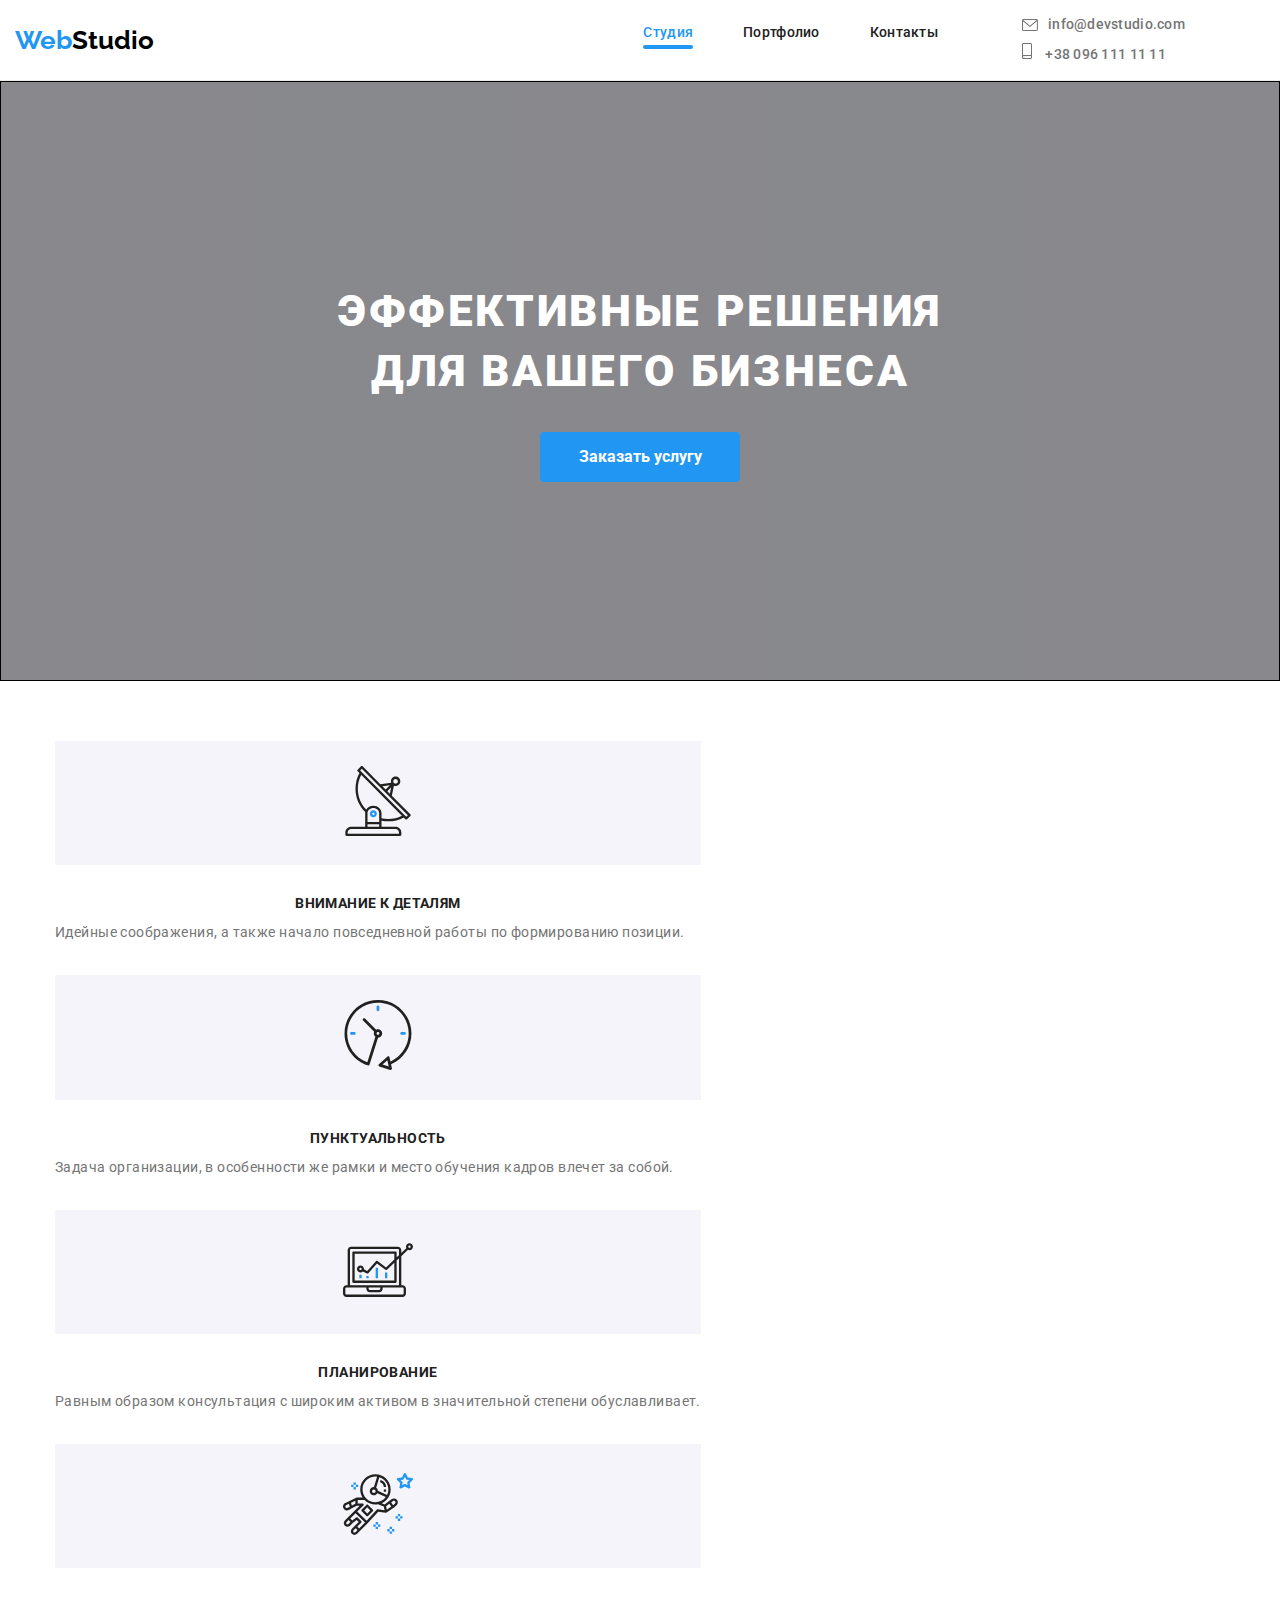
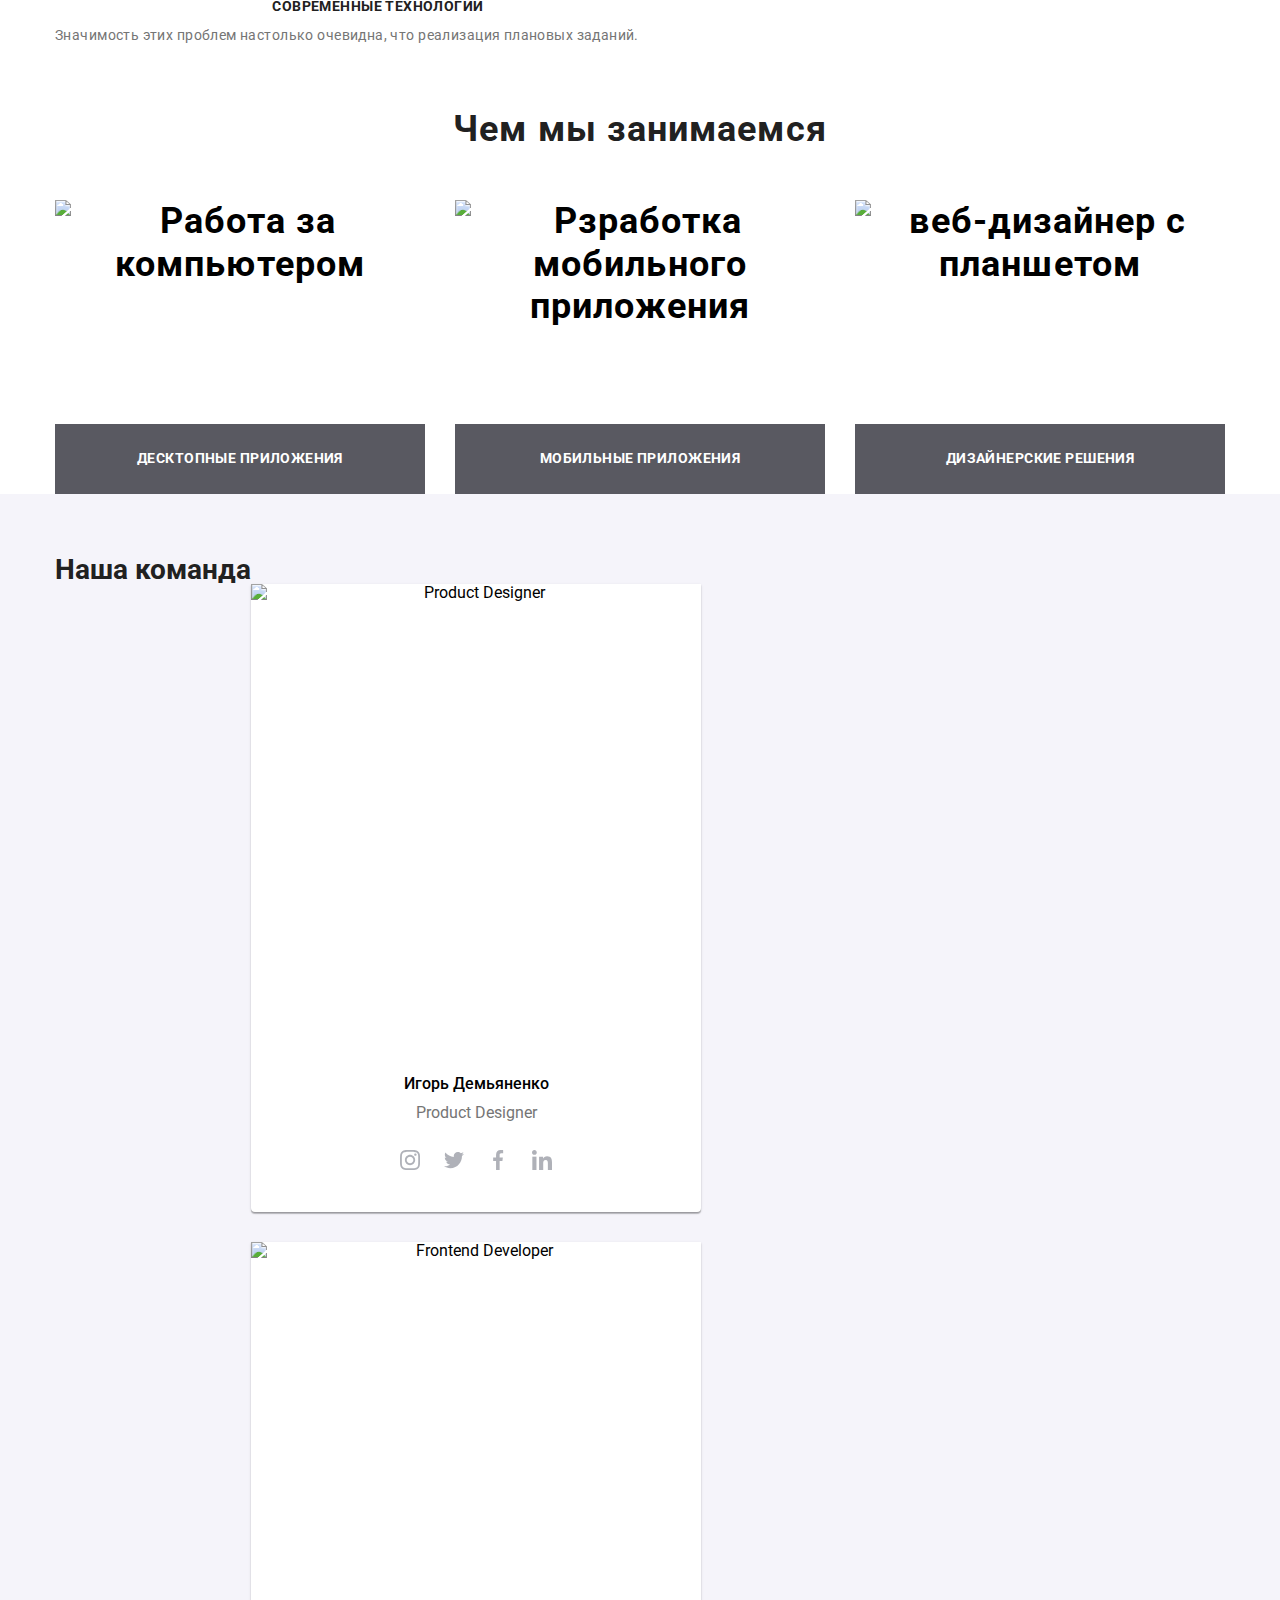
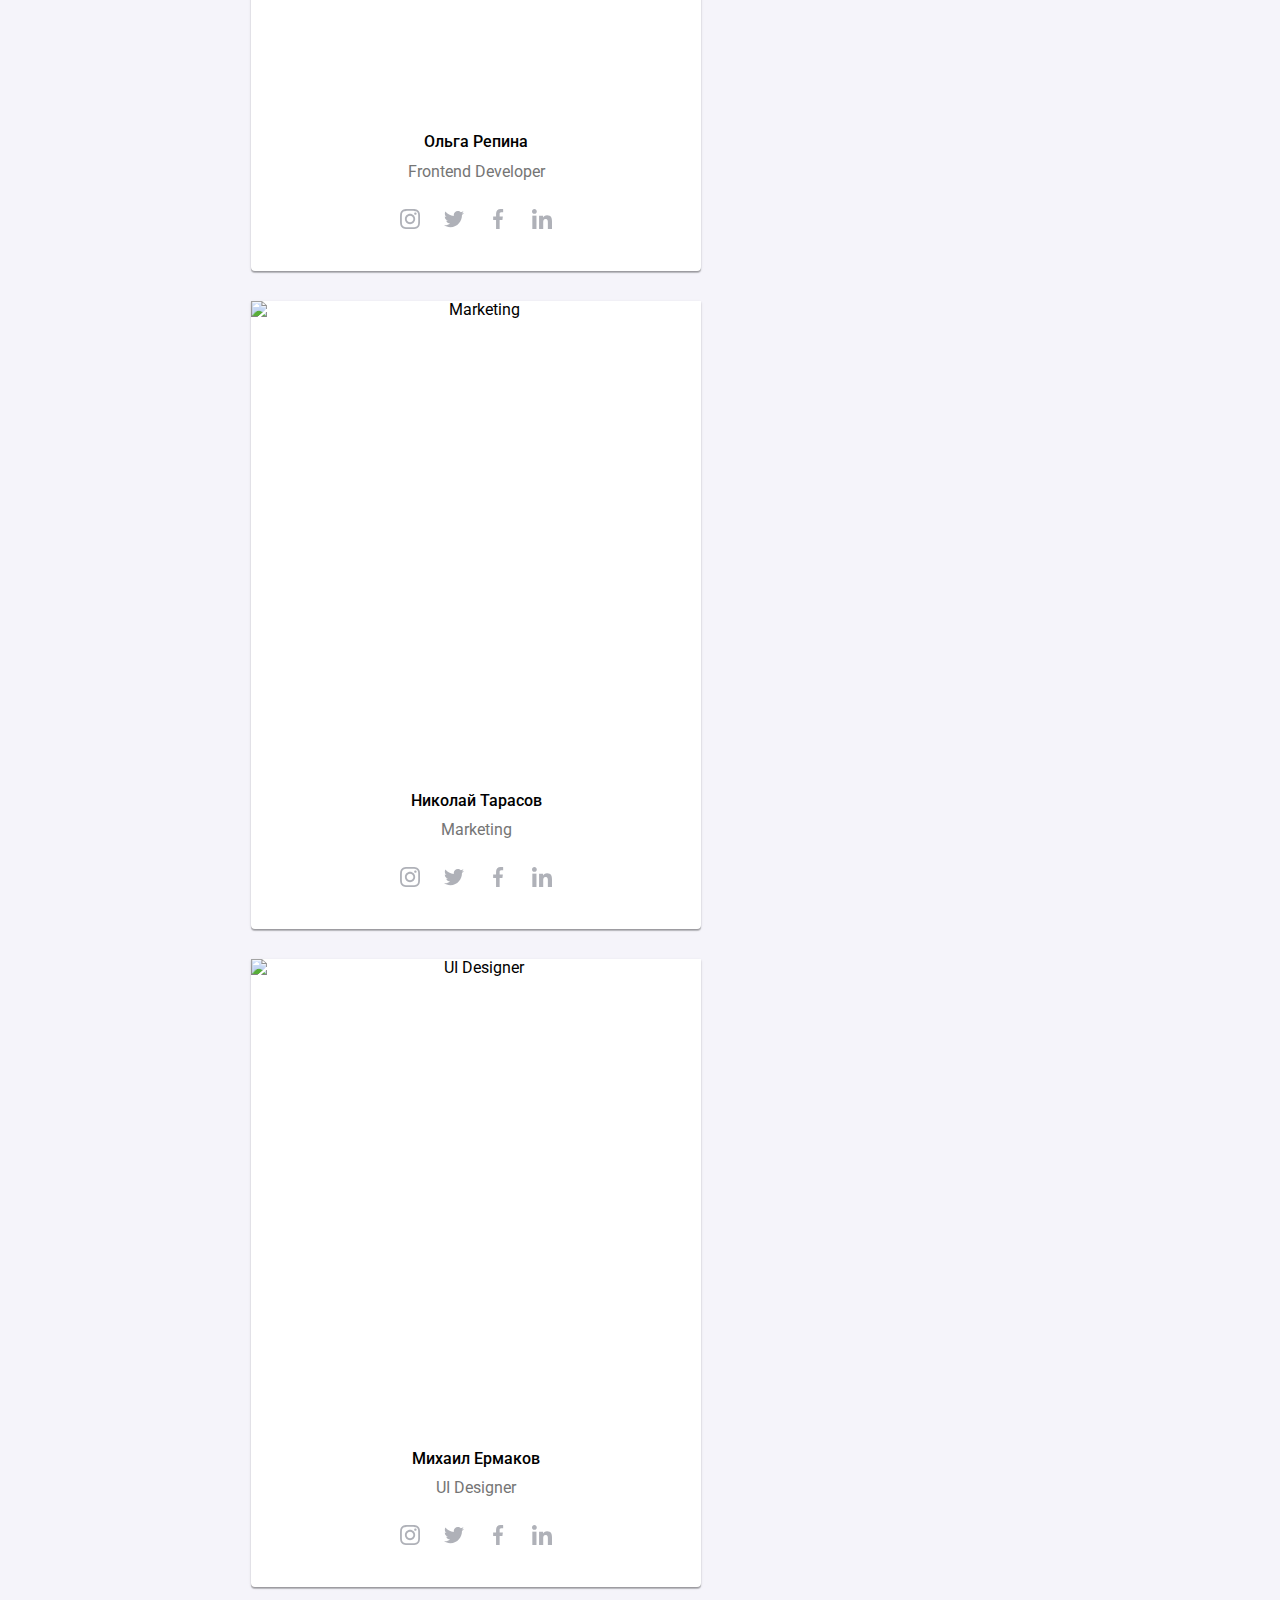
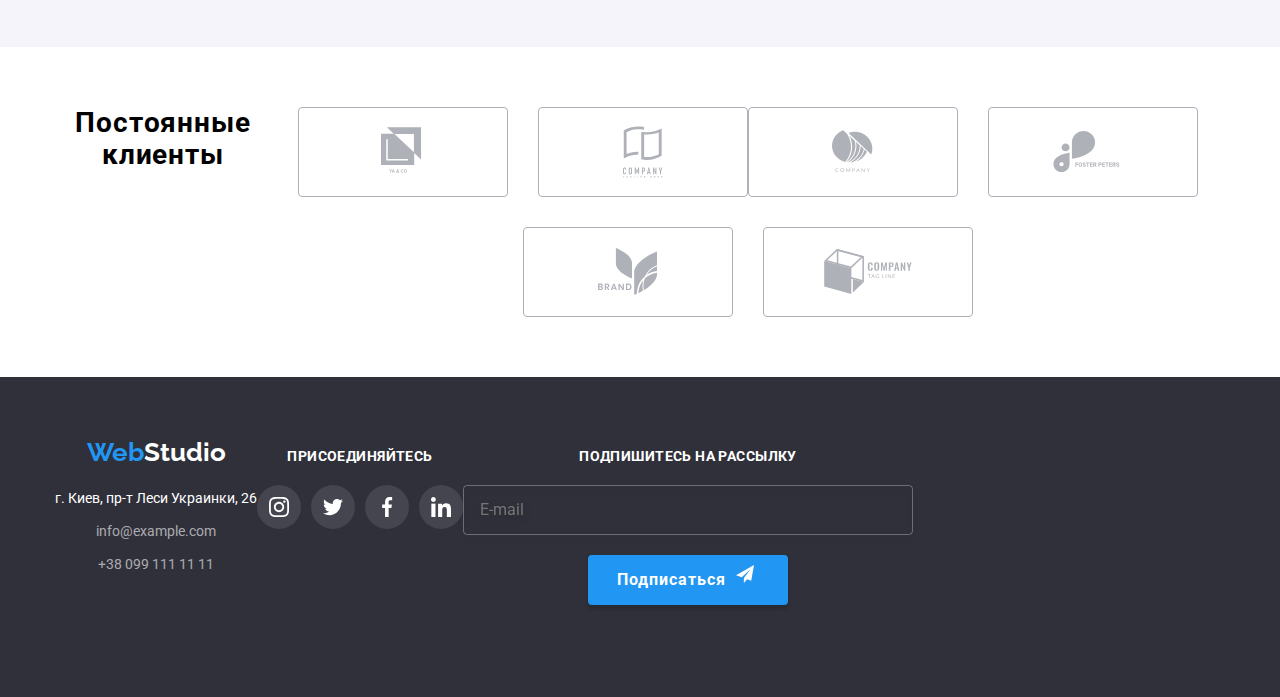
==== index.html @ f72b3015 "Добавляет Хедер для моб. и табл" ====
<!DOCTYPE html>
<html lang="ru">
  <head>
    <meta charset="UTF-8" />
    <meta name="viewport" content="width=device-width, initial-scale=1.0" />
    <title>goit-разметка-hw-01</title>
    <link rel="preconnect" href="https://fonts.gstatic.com" />
    <link
      href="https://fonts.googleapis.com/css2?family=Oleo+Script&family=Raleway:wght@700&family=Roboto:wght@400;500;700;900&display=swap"
      rel="stylesheet"
    />
    <link
      rel="stylesheet"
      href="https://cdnjs.cloudflare.com/ajax/libs/modern-normalize/1.0.0/modern-normalize.min.css"
    />
    <link rel="stylesheet" href="./css/main.min.css" />
    <!-- <link rel="stylesheet" href="./css/styles.css"> -->
  </head>
  <body>
    <!-- Шапка сайта -->
    <header class="page-header">
      <div class="container">
        <a href="">
          <span class="logoweb">Web</span><span class="accent">Studio</span>
        </a>
        <button type="button" 
        class="menu-button is-open"
        aria-expanded="false"
        aria-controls="menu-container" 
        data-menu-button>
        
        <svg width="40" height="40" 
        aria-label="Переключатель мобильного меню">
        <use class="icon-close" href=./images/icon/symbol-defs.svg#close></use>
        <use class="icon-menu" href=./images/icon/symbol-defs.svg#menu></use>
      </svg>
    </button>
    <div class="menu-container is-open" id="menu-container" data-menu> 
  <nav class="nav">
<ul class="site-nav">
            <li class="item"><a href="" class="link current">Студия</a></li>
            <li>
              <a href="./portfolio.html" class="link">Портфолио</a>
            </li>
            <li><a href="" class="link">Контакты</a></li>
          </ul>
        </nav>
        <ul class="site-contacts">
          <li>
            <a href="mailto:info@devstudio.com" class="link">
              <svg class="icon" width="16" height="12">
                <use href="./images/icon/symbol-defs.svg#envelope"></use>
              </svg>
              info@devstudio.com
            </a>
          </li>
          <li>
            <a href="tel:+380961111111" class="link-tel"
              ><svg class="icon" width="10" height="16">
                <use href="./images/icon/symbol-defs.svg#smartphone"></use>
              </svg>
              +38 096 111 11 11</a
            >
          </li>
        </ul>
</div>   
      </div>
    </header>
    <main>
      <!-- Герой -->
      <section class="hero overlay">
        <div class="container">
          <h1 class="hero-title">
            Эффективные решения <br />
            для вашего бизнеса
          </h1>
          <button type="button" data-modal-open>Заказать услугу</button>
        </div>
      </section>
      <!-- <h2>Особенности</h2> -->
      <section class="section-features">
        <div class="container">
          <ul class="features">
            <li>
              <div class="features-icon">
                <svg class="icon">
                  <use href="./images/icon/symbol-defs.svg#antenna-1"></use>
                </svg>
              </div>
              <h3 class="section-title">Внимание к деталям</h3>
              <p class="text">
                Идейные соображения, а также начало повседневной работы по
                формированию позиции.
              </p>
            </li>
            <li>
              <div class="features-icon">
                <svg class="icon">
                  <use href="./images/icon/symbol-defs.svg#clock-1"></use>
                </svg>
              </div>
              <h3 class="section-title">Пунктуальность</h3>
              <p class="text">
                Задача организации, в особенности же рамки и место обучения
                кадров влечет за собой.
              </p>
            </li>
            <li>
              <div class="features-icon">
                <svg class="icon">
                  <use href="./images/icon/symbol-defs.svg#diagram-1"></use>
                </svg>
              </div>
              <h3 class="section-title">Планирование</h3>
              <p class="text">
                Равным образом консультация с широким активом в значительной
                степени обуславливает.
              </p>
            </li>
            <li>
              <div class="features-icon">
                <svg class="icon">
                  <use href="./images/icon/symbol-defs.svg#astronaut-1"></use>
                </svg>
              </div>
              <h3 class="section-title">Современные технологии</h3>
              <p class="text">
                Значимость этих проблем настолько очевидна, что реализация
                плановых заданий.
              </p>
            </li>
          </ul>
        </div>
      </section>
      <!-- Чем мы занимаемся -->
      <section class="section-work">
        <div class="container work">
          <h2 class="section-title">Чем мы занимаемся</h2>
          <ul>
            <li>
              <img
                src="./images/1.img.jpg"
                alt="Работа за компьютером"
                width="370"
                height="294"
              />
              <p>Десктопные приложения</p>
            </li>
            <li>
              <img
                src="./images/2.img.jpg"
                alt="Рзработка мобильного приложения"
                width="370"
                height="294"
              />
              <p>Мобильные приложения</p>
            </li>
            <li>
              <img
                src="./images/3.img.jpg"
                alt="веб-дизайнер с планшетом"
                width="370"
                height="294"
              />
              <p>Дизайнерские решения</p>
            </li>
          </ul>
        </div>
      </section>
      <!-- Наша команда -->
      <section class="section-team">
        <div class="container team">
          <h2 class="section-title">Наша команда</h2>
          <ul class="staff-list">
            <li class="team-card">
              <img
                src="images/productdesigner.img.jpg"
                alt="Product Designer"
                width="450"
                height="460"
              />
              <div class="our-team">
                <h3 class="title-name">Игорь Демьяненко</h3>
                <p lang="en">Product Designer</p>
                <ul class="network">
                  <li>
                    <a class="network-link" href="">
                      <svg class="net-soc" width="20" height="20">
                        <use href="./images/icon/symbol-defs.svg#insta"></use>
                      </svg>
                    </a>
                  </li>
                  <li>
                    <a class="network-link" href="">
                      <svg class="net-soc" width="20" height="20">
                        <use href="./images/icon/symbol-defs.svg#twit"></use>
                      </svg>
                    </a>
                  </li>
                  <li>
                    <a class="network-link" href="">
                      <svg class="net-soc" width="20" height="20">
                        <use href="./images/icon/symbol-defs.svg#faceb"></use>
                      </svg>
                    </a>
                  </li>
                  <li>
                    <a class="network-link" href="">
                      <svg class="net-soc" width="20" height="20">
                        <use href="./images/icon/symbol-defs.svg#linked"></use>
                      </svg>
                    </a>
                  </li>
                </ul>
              </div>
            </li>

            <li class="team-card">
              <img
                class="photo"
                src="./images/frontenddeveloper.img.jpg"
                alt="Frontend Developer"
                width="450"
                height="460"
              />
              <div class="our-team">
                <h3 class="title-name">Ольга Репина</h3>
                <p lang="en">Frontend Developer</p>
                <ul class="network">
                  <li>
                    <a class="network-link" href="">
                      <svg class="net-soc" width="20" height="20">
                        <use href="./images/icon/symbol-defs.svg#insta"></use>
                      </svg>
                    </a>
                  </li>
                  <li>
                    <a class="network-link" href="">
                      <svg class="net-soc" width="20" height="20">
                        <use href="./images/icon/symbol-defs.svg#twit"></use>
                      </svg>
                    </a>
                  </li>
                  <li>
                    <a class="network-link" href="">
                      <svg class="net-soc" width="20" height="20">
                        <use href="./images/icon/symbol-defs.svg#faceb"></use>
                      </svg>
                    </a>
                  </li>
                  <li>
                    <a class="network-link" href="">
                      <svg class="net-soc" width="20" height="20">
                        <use href="./images/icon/symbol-defs.svg#linked"></use>
                      </svg>
                    </a>
                  </li>
                </ul>
              </div>
            </li>
            <li class="team-card">
              <img
                src="./images/marketing.img.jpg"
                alt="Marketing"
                width="450"
                height="460"
              />
              <div class="our-team">
                <h3 class="title-name">Николай Тарасов</h3>
                <p lang="en">Marketing</p>
                <ul class="network">
                  <li>
                    <a class="network-link" href="">
                      <svg class="net-soc" width="20" height="20">
                        <use href="./images/icon/symbol-defs.svg#insta"></use>
                      </svg>
                    </a>
                  </li>
                  <li>
                    <a class="network-link" href="">
                      <svg class="net-soc" width="20" height="20">
                        <use href="./images/icon/symbol-defs.svg#twit"></use>
                      </svg>
                    </a>
                  </li>
                  <li>
                    <a class="network-link" href="">
                      <svg class="net-soc" width="20" height="20">
                        <use href="./images/icon/symbol-defs.svg#faceb"></use>
                      </svg>
                    </a>
                  </li>
                  <li>
                    <a class="network-link" href="">
                      <svg class="net-soc" width="20" height="20">
                        <use href="./images/icon/symbol-defs.svg#linked"></use>
                      </svg>
                    </a>
                  </li>
                </ul>
              </div>
            </li>
            <li class="team-card">
              <img
                src="./images/uidesigner.img.jpg"
                alt="UI Designer"
                width="450"
                height="460"
              />
              <div class="our-team">
                <h3 class="title-name">Михаил Ермаков</h3>
                <p lang="en">UI Designer</p>
                <ul class="network">
                  <li>
                    <a class="network-link" href="">
                      <svg class="net-soc" width="20" height="20">
                        <use href="./images/icon/symbol-defs.svg#insta"></use>
                      </svg>
                    </a>
                  </li>
                  <li>
                    <a class="network-link" href="">
                      <svg class="net-soc" width="20" height="20">
                        <use href="./images/icon/symbol-defs.svg#twit"></use>
                      </svg>
                    </a>
                  </li>
                  <li>
                    <a class="network-link" href="">
                      <svg class="net-soc" width="20" height="20">
                        <use href="./images/icon/symbol-defs.svg#faceb"></use>
                      </svg>
                    </a>
                  </li>
                  <li>
                    <a class="network-link" href="">
                      <svg class="net-soc" width="20" height="20">
                        <use href="./images/icon/symbol-defs.svg#linked"></use>
                      </svg>
                    </a>
                  </li>
                </ul>
              </div>
            </li>
          </ul>
        </div>
      </section>
      <!-- Постоянные клиенты -->
      <section class="section-clients">
        <div class="container">
          <h2>Постоянные клиенты</h2>
          <ul class="icon-clients">
            <li>
              <a class="logo-company" href="">
                <svg class="icon-company" width="44.27" height="49.23">
                  <use href="./images/icon/symbol-defs.svg#logo-1"></use>
                </svg>
              </a>
            </li>
            <li>
              <a class="logo-company" href="">
                <svg class="icon-company" width="40" height="52">
                  <use href="./images/icon/symbol-defs.svg#logo-2"></use>
                </svg>
              </a>
            </li>
            <li>
              <a class="logo-company" href="">
                <svg class="icon-company" width="41" height="42.6">
                  <use href="./images/icon/symbol-defs.svg#logo-3"></use>
                </svg>
              </a>
            </li>
            <li>
              <a class="logo-company" href="">
                <svg class="icon-company" width="79.66" height="42.02">
                  <use href="./images/icon/symbol-defs.svg#logo-4"></use>
                </svg>
              </a>
            </li>
            <li>
              <a class="logo-company" href="">
                <svg class="icon-company" width="59" height="47">
                  <use href="./images/icon/symbol-defs.svg#logo-5"></use>
                </svg>
              </a>
            </li>
            <li>
              <a class="logo-company" href="">
                <svg class="icon-company" width="88.48" height="45.44">
                  <use href="./images/icon/symbol-defs.svg#logo-6"></use>
                </svg>
              </a>
            </li>
          </ul>
        </div>
      </section>
    </main>
    <!-- Футер -->
    <footer class="footer">
      <div class="container">
        <div class="foot">
          <a href="">
            <span class="logoweb">Web</span
            ><span class="accent">Studio</span></a
          >
          <address class="address">
            <p>г. Киев, пр-т Леси Украинки, 26</p>
            <ul>
              <li><a href="mailto:info@example.com">info@example.com</a></li>
              <li><a href="tel:+380991111111">+38 099 111 11 11</a></li>
            </ul>
          </address>
        </div>
        <div class="social">
          <b>Присоединяйтесь</b>
          <ul class="social-link">
            <li>
              <a class="soc" href="">
                <svg class="foot-icon" width="20" height="20">
                  <use href="./images/icon/symbol-defs.svg#insta"></use>
                </svg>
              </a>
            </li>
            <li>
              <a class="soc" href="">
                <svg class="foot-icon" width="20" height="20">
                  <use href="./images/icon/symbol-defs.svg#twit"></use>
                </svg>
              </a>
            </li>
            <li>
              <a class="soc" href="">
                <svg class="foot-icon" width="20" height="20">
                  <use href="./images/icon/symbol-defs.svg#faceb"></use>
                </svg>
              </a>
            </li>
            <li>
              <a class="soc" href="">
                <svg class="foot-icon" width="20" height="20">
                  <use href="./images/icon/symbol-defs.svg#linked"></use>
                </svg>
              </a>
            </li>
          </ul>
        </div>
        <form class="footer-form">
          <p>Подпишитесь на рассылку</p>
          <div class="mail-ent">
            <input
              class="footer-input"
              type="email"
              name="foot-mail"
              placeholder="E-mail"
            />

            <button class="footer-button" type="submit">
              <span>Подписаться</span>
              <svg class="foot-send" width="24" height="24">
                <use href="./images/icon/symbol-defs.svg#send"></use>
              </svg>
            </button>
          </div>
        </form>
      </div>
    </footer>
    <!--Модальное окно-->
    <div class="backdrop is-hidden" data-modal>
      <div class="modal">
        <button class="modal-closed" data-modal-close>
          <svg
            class="closed"
            width="18"
            height="18
            "
          >
            <use href="./images/icon/symbol-defs.svg#close-black"></use>
          </svg>
        </button>
        <form class="form">
          <h2>Оставьте свои данные, мы вам перезвоним</h2>
          <div class="form-field">
            <label class="form-label"
              ><span>Имя</span>
              <input class="form-input" type="text" name="name" />
              <svg class="form-icon" width="18" height="18">
                <use href="./images/icon/symbol-defs.svg#person-black"></use>
              </svg>
            </label>

            <label class="form-label">
              <span>Телефон</span>
              <input class="form-input" type="tel" name="phone" />

              <svg class="form-icon" width="18" height="19">
                <use href="./images/icon/symbol-defs.svg#phone-black"></use>
              </svg>
            </label>

            <label class="form-label"
              ><span>Почта</span>
              <input class="form-input" type="email" name="email" />
              <svg class="form-icon" width="18" height="19">
                <use href="./images/icon/symbol-defs.svg#email-black"></use>
              </svg>
            </label>

            <label class="form-label">
              <span>Комментарий</span>
              <textarea
                class="form-input comment"
                name="comment"
                placeholder="Введите текст"
              ></textarea>
            </label>
          </div>

          <div class="checkbox">
            <label class="form-label"
              ><input
                class="checkbox-input"
                type="checkbox"
                name="checkbox-input"
                value="checkbox-input"
              />
              <span class="check"
                >Соглашаюсь с рассылкой и принимаю
                <a href="">Условия договора</a></span
              >
            </label>
          </div>
          <button class="form-button" type="submit">Отправить</button>
        </form>
      </div>
    </div>
    <script src="./js/modal.js"></script>
    <script src="/js/menu.js"></script>
  </body>
</html>
---- css/main.min.css ----
.container{margin:auto;padding-left:15px;padding-right:15px}@media screen and (min-width: 480px){.container{min-width:480px}}body{font-family:"Roboto",sans-serif;margin:0px}a{text-decoration:none}li{list-style:none}img{display:block;max-width:100%;height:auto}@media screen and (min-width: 768px){.container{margin-right:0;margin-left:0px;padding-left:15px;padding-right:15px;display:-webkit-box;display:-ms-flexbox;display:flex}}@media screen and (min-width: 1200px){.container{width:1200px;margin:0 auto;padding-left:15px;padding-right:15px}}.page-header{border-bottom:1px solid #ececec;position:relative}@media screen and (min-width: 480px){.page-header .container{display:-webkit-box;display:-ms-flexbox;display:flex;-webkit-box-align:center;-ms-flex-align:center;align-items:center;-webkit-box-pack:justify;-ms-flex-pack:justify;justify-content:space-between;min-height:60px}}@media screen and (min-width: 768px){.page-header .container{display:-webkit-box;display:-ms-flexbox;display:flex;-webkit-box-align:center;-ms-flex-align:center;align-items:center;min-height:80px;margin-right:0px;margin-left:0px}}.nav{display:-webkit-box;display:-ms-flexbox;display:flex;-webkit-box-align:center;-ms-flex-align:center;align-items:center;-webkit-box-pack:center;-ms-flex-pack:center;justify-content:center}@media screen and (min-width: 768px){.nav{display:-webkit-box;display:-ms-flexbox;display:flex;-webkit-box-align:end;-ms-flex-align:end;align-items:flex-end;margin-left:88px}}@media screen and (min-width: 1200px){.nav{-webkit-box-align:center;-ms-flex-align:center;align-items:center;display:-webkit-box;display:-ms-flexbox;display:flex}}.logoweb{font-family:"Raleway",sans-serif;font-weight:700;font-size:26px;line-height:1.17;color:#2196f3}.accent{font-family:"Raleway",sans-serif;color:#000000;font-weight:700;font-size:26px;line-height:1.17}.menu-button{display:-webkit-inline-box;display:-ms-inline-flexbox;display:inline-flex;margin:0;padding:0px;border:none;background-color:transparent}.menu-button:hover,.menu-button:focus{fill:#2196f3}.menu-button .icon-close{display:none}.menu-button.is-open .icon-close{display:block}.menu-button.is-open .icon-menu{display:none}@media screen and (min-width: 768px){.menu-button{display:none}}@media screen and (max-width: 767px){.menu-container{display:none;position:absolute;text-align:center;left:0%;top:100%;width:100%;background-color:#fff;-webkit-box-shadow:0px 4px 8px rgba(0,0,0,0.04),0px 2px 4px rgba(0,0,0,0.08),0px 1px 3px rgba(0,0,0,0.16);box-shadow:0px 4px 8px rgba(0,0,0,0.04),0px 2px 4px rgba(0,0,0,0.08),0px 1px 3px rgba(0,0,0,0.16);padding-top:60px;padding-left:140;padding-right:140;padding-bottom:60px}.menu-container.is-open{display:block}}@media screen and (min-width: 768px){.menu-container{display:-webkit-box;display:-ms-flexbox;display:flex}}@media screen and (min-width: 1200px){.menu-container{-webkit-box-align:center;-ms-flex-align:center;align-items:center}}@media screen and (max-width: 767px){.site-nav{margin:0px;padding:0px;margin-bottom:60px}}@media screen and (min-width: 768px){.site-nav{display:-webkit-box;display:-ms-flexbox;display:flex;font-size:14px;margin-bottom:0px;margin-top:0px;padding:0px}}@media screen and (min-width: 768px){.site-nav :not(:last-child){margin-right:50px}}.site-nav a{display:inline-block}.site-nav .link.current{color:#2196f3;margin-bottom:8px}@media screen and (max-width: 767px){.site-nav li:not(:last-child){margin-bottom:40px;margin-top:0;margin-right:0;margin-left:0}}@media screen and (max-width: 767px){.link{font-weight:500;font-size:18px;line-height:1.17;letter-spacing:0.02em;color:#212121;-webkit-transition:color 250ms cubic-bezier(0.4, 0, 0.2, 1);transition:color 250ms cubic-bezier(0.4, 0, 0.2, 1)}}@media screen and (min-width: 768px){.link{display:-webkit-box;display:-ms-flexbox;display:flex;-webkit-box-align:center;-ms-flex-align:center;align-items:center;margin-bottom:10px;font-weight:500;font-size:14px;line-height:1.14;letter-spacing:0.02em;color:#212121;-webkit-transition:color 250ms cubic-bezier(0.4, 0, 0.2, 1);transition:color 250ms cubic-bezier(0.4, 0, 0.2, 1)}}.link:hover,.link:focus{color:#2196f3}@media screen and (min-width: 480px){.link:not(:last-child){margin-bottom:40px}}.link.current{position:relative;padding-bottom:8px}.link-tel{color:#757575;font-weight:500;font-size:14px;line-height:1.14;letter-spacing:0.02em;-webkit-transition:color 250ms cubic-bezier(0.4, 0, 0.2, 1);transition:color 250ms cubic-bezier(0.4, 0, 0.2, 1)}.link-tel:hover,.link-tel:focus{color:#2196f3}@media screen and (max-width: 767px){.site-contacts{padding-left:0px;padding:0px;margin-bottom:0px;margin-top:0px}}@media screen and (min-width: 768px){.site-contacts{margin:0px;padding-left:0px;margin-left:84px}}@media screen and (max-width: 767px){.site-contacts li:first-child{margin-bottom:16px}}.item:not(:last-child){position:relative}.current::before{content:"";position:absolute;left:0px;height:4px;display:block;width:100%;background-color:#2196f3;border-bottom-left-radius:4px;border-bottom-right-radius:4px;border-top-left-radius:4px;border-top-right-radius:4px;bottom:-1px;-webkit-box-sizing:border-box;box-sizing:border-box}.site-contacts .link{color:#757575;-webkit-transition:color 250ms cubic-bezier(0.4, 0, 0.2, 1);transition:color 250ms cubic-bezier(0.4, 0, 0.2, 1)}.site-contacts .link:hover,.site-contacts .link:focus{color:#2196f3}.section-title{color:#212121;margin:0px}.icon{fill:currentColor;margin-right:10px}.hero{background:#c4c4c4;text-align:center;padding-top:200px;padding-bottom:200px}.overlay{border:1px solid #000000;height:600px;max-width:1600px;margin-left:auto;margin-right:auto;background-image:-webkit-gradient(linear, left top, right top, from(rgba(47,48,58,0.4)), to(rgba(47,48,58,0.4))),url(../images/hero.jpg);background-image:linear-gradient(to right, rgba(47,48,58,0.4), rgba(47,48,58,0.4)),url(../images/hero.jpg);background-size:cover;background-repeat:no-repeat;background-position:center}.hero .container{display:-webkit-box;display:-ms-flexbox;display:flex;-webkit-box-orient:vertical;-webkit-box-direction:normal;-ms-flex-direction:column;flex-direction:column;-webkit-box-align:center;-ms-flex-align:center;align-items:center}.hero-title{color:#fff;font-weight:900;font-size:44px;line-height:1.36;text-align:center;letter-spacing:0.06em;text-transform:uppercase;margin-top:0px;margin-bottom:30px}.hero button{background:#2196f3;color:#fff;font-family:"Roboto",sans-serif;font-weight:700;font-size:16px;line-height:1.88;-webkit-box-align:center;-ms-flex-align:center;align-items:center;text-align:center;border-radius:4px;padding:10px 32px;margin:0px;border:0px;cursor:pointer}.hero button{min-width:200px}.section-features{background:#fff;padding-top:60px;padding-bottom:60px}.features{text-align:center;margin-top:0px;margin-bottom:0px;padding-left:0px}.features-icon{padding:25px;margin-bottom:30px;text-align:center;background-color:#f5f4fa}.features-icon .icon{width:70px;height:70px;margin:0px}.features p{margin-top:10px;margin-bottom:0px}.features li:not(:last-child){margin-bottom:30px}.section-features .section-title{font-weight:700;font-size:14px;line-height:16px;letter-spacing:0.03em;text-transform:uppercase}.section-features .text{font-weight:400;font-size:14px;line-height:1.71;text-align:left;vertical-align:Top;letter-spacing:3%;color:#757575;letter-spacing:0.03em}@media screen and (max-width: 1199px){.section-work{display:none}}.section-work .section-title{font-weight:700;font-size:36px;line-height:1.17;text-align:center;letter-spacing:0.03em;display:block;margin-bottom:50px}.work{display:-webkit-box;display:-ms-flexbox;display:flex;-webkit-box-orient:vertical;-webkit-box-direction:normal;-ms-flex-direction:column;flex-direction:column;-webkit-box-align:center;-ms-flex-align:center;align-items:center}.section-work ul{margin-top:0;font-weight:700;font-size:36px;line-height:1.17;text-align:center;letter-spacing:0.03em;display:-webkit-box;display:-ms-flexbox;display:flex;padding-left:0px;margin-bottom:0px}.section-work li:not(:last-child){margin-right:30px}.section-work li{position:relative}.work p{display:inline-block;font-size:14px;font-weight:700;line-height:1.14;letter-spacing:0.03em;text-align:center;text-transform:uppercase;color:#fff;position:absolute;width:100%;margin:0px;background-color:rgba(47,48,58,0.8);bottom:0px;left:0px;padding-top:27px;padding-bottom:27px}.section-team{background:#f5f4fa;padding-bottom:60px;padding-top:60px}.staff-list{margin-top:30px;margin-bottom:0px;padding-left:0px}.team-card{width:450px;text-align:center;background:#fff;-webkit-box-shadow:0px 1px 3px rgba(0,0,0,0.12),0px 1px 1px rgba(0,0,0,0.14),0px 2px 1px rgba(0,0,0,0.2);box-shadow:0px 1px 3px rgba(0,0,0,0.12),0px 1px 1px rgba(0,0,0,0.14),0px 2px 1px rgba(0,0,0,0.2);border-radius:0px 0px 4px 4px}.team-card:not(:last-child){margin-bottom:30px}.section-team .section-title{font-weight:700;font-size:28px;line-height:1.17;text-align:center;vertical-align:Top;letter-spacing:3%}.section-team .title-name{font-weight:500;font-size:16px;line-height:1.19;text-align:Center;vertical-align:Top;letter-spacing:3%;margin-bottom:0px;margin-top:0px}.our-team{padding:30px 32px}.network{display:-webkit-box;display:-ms-flexbox;display:flex;margin-top:16px;padding:0px;-webkit-box-pack:center;-ms-flex-pack:center;justify-content:center}.network-link{display:-webkit-box;display:-ms-flexbox;display:flex;-webkit-box-pack:center;-ms-flex-pack:center;justify-content:center;-webkit-box-align:center;-ms-flex-align:center;align-items:center;width:44px;height:44px;border-radius:50%;color:#afb1b8;background-color:rgba(255,255,255,0.1);-webkit-transition:color 250ms cubic-bezier(0.4, 0, 0.2, 1),background-color 250ms cubic-bezier(0.4, 0, 0.2, 1);transition:color 250ms cubic-bezier(0.4, 0, 0.2, 1),background-color 250ms cubic-bezier(0.4, 0, 0.2, 1)}.network-link:hover,.network-link:focus{background-color:#2196f3;color:#fff}.net-soc{fill:currentColor}.section-team p{font-size:16px;line-height:1.19;text-align:Center;vertical-align:Top;letter-spacing:3%;color:#757575;margin-top:10px;margin-bottom:0px}.section-clients{padding-top:60px;padding-bottom:60px}.section-clients h2{font-weight:700;font-size:28px;line-height:1.17;text-align:center;letter-spacing:0.03em;padding:0px;margin:0px;margin-bottom:30px}.icon-clients{display:-webkit-box;display:-ms-flexbox;display:flex;-ms-flex-wrap:wrap;flex-wrap:wrap;-webkit-box-align:center;-ms-flex-align:center;align-items:center;-webkit-box-pack:center;-ms-flex-pack:center;justify-content:center}.icon-clients{padding:0px;margin:0px}.icon-clients li:nth-child(2n+1){margin-right:30px}.icon-clients li:nth-child(-n+4){margin-bottom:30px}.section-clients a{padding:0px;margin:0px}.logo-company{display:block;width:210px;height:90px;border:1px solid;border-radius:4px;display:-webkit-box;display:-ms-flexbox;display:flex;-webkit-box-pack:center;-ms-flex-pack:center;justify-content:center;-webkit-box-align:center;-ms-flex-align:center;align-items:center;color:#afb1b8;-webkit-transition:color 250ms cubic-bezier(0.4, 0, 0.2, 1),border 250ms cubic-bezier(0.4, 0, 0.2, 1);transition:color 250ms cubic-bezier(0.4, 0, 0.2, 1),border 250ms cubic-bezier(0.4, 0, 0.2, 1)}.logo-company:hover{color:#2196f3}.logo-company:focus{color:#2196f3}.icon-company{border-radius:0px;padding:0px;margin:0px;fill:currentColor}.footer{background:#2f303a;padding-top:60px;padding-bottom:60px}.footer .container{-webkit-box-align:baseline;-ms-flex-align:baseline;align-items:baseline}.footer .foot{display:block;display:-webkit-box;display:-ms-flexbox;display:flex;-webkit-box-orient:vertical;-webkit-box-direction:normal;-ms-flex-direction:column;flex-direction:column;-webkit-box-align:center;-ms-flex-align:center;align-items:center;margin-bottom:60px}.foot ul{padding-left:0px;margin-top:0px;margin-bottom:0px}.foot li:first-child{margin-bottom:9px}.footer .logoweb{font-family:"Raleway",sans-serif;font-weight:700;font-size:26px;line-height:1.17;color:#2196f3}.footer address{margin-top:20px;text-align:center}.footer .accent{font-family:"Raleway",sans-serif;color:#fff;font-weight:700;font-size:26px;line-height:1.17}.footer p{font-style:normal;font-size:14px;line-height:1.71;text-align:Left;vertical-align:Top;letter-spacing:3%;color:#fff;margin-bottom:9px;margin-top:0px}.address a{font-style:normal;font-size:14px;line-height:1.71;text-align:left;vertical-align:Top;letter-spacing:3%;color:rgba(255,255,255,0.6)}.social{text-align:center;margin-bottom:60px}.social b{font-style:normal;font-weight:700;font-size:14px;line-height:1.14;letter-spacing:0.03em;text-transform:uppercase;color:#fff}.social-link{display:-webkit-box;display:-ms-flexbox;display:flex;-webkit-box-pack:center;-ms-flex-pack:center;justify-content:center;padding:0px;margin-top:20px;margin-bottom:0px}.social-link li:not(:last-child){margin-right:10px}.soc{width:44px;height:44px;display:-webkit-box;display:-ms-flexbox;display:flex;-webkit-box-pack:center;-ms-flex-pack:center;justify-content:center;-webkit-box-align:center;-ms-flex-align:center;align-items:center;border-radius:50%;color:#fff;background-color:rgba(255,255,255,0.1);-webkit-transition:background-color 250ms cubic-bezier(0.4, 0, 0.2, 1);transition:background-color 250ms cubic-bezier(0.4, 0, 0.2, 1)}.soc:hover,.soc:focus{background-color:#2196f3}.foot-icon{fill:currentColor}.footer-form p{font-weight:700;font-size:14px;line-height:1.14;letter-spacing:0.03em;text-transform:uppercase;color:#fff;margin-bottom:20px;text-align:center}.mail-ent{text-align:center}.footer-input{width:358px;height:50px;left:815px;top:2785px;padding-left:16px;padding-top:15px;padding-bottom:15px;margin-bottom:20px;border:1px solid rgba(255,255,255,0.3);-webkit-box-sizing:border-box;box-sizing:border-box;-webkit-filter:drop-shadow(0px 4px 4px rgba(0,0,0,0.15));filter:drop-shadow(0px 4px 4px rgba(0,0,0,0.15));border-radius:4px;background:inherit;color:#fff}@media screen and (min-width: 480px){.footer-input{min-width:450px}}.footer-button{display:-webkit-box;display:-ms-flexbox;display:flex;text-align:center;width:200px;height:50px;margin-top:0px;margin-right:auto;margin-left:auto;padding-bottom:10px;padding-top:10px;padding-left:29px;background:#2196f3;-webkit-box-shadow:0px 4px 4px rgba(0,0,0,0.15);box-shadow:0px 4px 4px rgba(0,0,0,0.15);border-radius:4px;border:none;cursor:pointer}.footer-button span{font-weight:700;font-size:16px;line-height:1.87;margin-right:10px;display:-webkit-box;display:-ms-flexbox;display:flex;-webkit-box-align:center;-ms-flex-align:center;align-items:center;text-align:center;letter-spacing:0.06em;color:#fff}.foot-send{fill:#fff;top:0px;right:2px}.backdrop{position:fixed;top:0px;left:0px;width:100%;height:100%;background-color:rgba(0,0,0,0.2);-webkit-transition:opacity 1500ms cubic-bezier(0.25, 0.1, 0.25, 1);transition:opacity 1500ms cubic-bezier(0.25, 0.1, 0.25, 1)}.backdrop.is-hidden{opacity:0;pointer-events:none}.modal{position:absolute;top:50%;left:50%;-webkit-transform:translate(-50%, -50%);transform:translate(-50%, -50%);padding:40px;min-width:528px;min-height:581px;background:#fff;-webkit-box-shadow:0px 1px 3px rgba(0,0,0,0.12),0px 1px 1px rgba(0,0,0,0.14),0px 2px 1px rgba(0,0,0,0.2);box-shadow:0px 1px 3px rgba(0,0,0,0.12),0px 1px 1px rgba(0,0,0,0.14),0px 2px 1px rgba(0,0,0,0.2);border-radius:4px}.modal-closed{position:absolute;top:8px;right:8px;display:-webkit-box;display:-ms-flexbox;display:flex;-webkit-box-pack:center;-ms-flex-pack:center;justify-content:center;-webkit-box-align:center;-ms-flex-align:center;align-items:center;width:30px;height:30px;padding:0px;border:1px solid rgba(0,0,0,0.1);background-size:cover;background-repeat:no-repeat;background-color:transparent;color:#000000;cursor:pointer;border-radius:50%;-webkit-transition:color 250ms cubic-bezier(0.4, 0, 0.2, 1);transition:color 250ms cubic-bezier(0.4, 0, 0.2, 1)}.modal-closed:hover,.modal-closed:focus{color:#2196f3}.closed{fill:currentColor}.form{margin:0px}.form h2{margin:0px;margin-bottom:12px;font-weight:700;font-size:20px;line-height:1.15;text-align:center;letter-spacing:0.03em;color:#212121}.form-field{display:-webkit-box;display:-ms-flexbox;display:flex;-webkit-box-orient:vertical;-webkit-box-direction:normal;-ms-flex-direction:column;flex-direction:column;margin:0px;margin-bottom:20px}.form-input:not(:last-child){margin-bottom:21.53px}.form-input{border:1px solid rgba(33,33,33,0.2);border-radius:4px;max-width:448px;padding:11px 42px;-webkit-transition:border 250ms cubic-bezier(0.4, 0, 0.2, 1);transition:border 250ms cubic-bezier(0.4, 0, 0.2, 1);outline:none}.form-input:focus-within{border:1px solid #2196f3}.form-label{display:-webkit-box;display:-ms-flexbox;display:flex;-webkit-box-orient:vertical;-webkit-box-direction:normal;-ms-flex-direction:column;flex-direction:column}.form-label:focus-within{fill:#2196f3}.form-label span{font-size:14px;font-weight:400;line-height:1.71;letter-spacing:0.03em;color:#757575}.form-label a{font-size:14px;font-weight:400;line-height:1.71;letter-spacing:0.03em;color:#2196f3;text-decoration:underline}.form-icon{position:absolute;top:54%;left:12px;-webkit-transform:translateY(-50%);transform:translateY(-50%);-webkit-transition:fill 250ms cubic-bezier(0.4, 0, 0.2, 1);transition:fill 250ms cubic-bezier(0.4, 0, 0.2, 1)}.comment{min-width:448px;min-height:120px;padding:12px 16px}.form-input::-webkit-input-placeholder{font-weight:400;font-size:12px;line-height:1.17;letter-spacing:0.01em;color:rgba(117,117,117,0.5)}.form-input:-ms-input-placeholder{font-weight:400;font-size:12px;line-height:1.17;letter-spacing:0.01em;color:rgba(117,117,117,0.5)}.form-input::-ms-input-placeholder{font-weight:400;font-size:12px;line-height:1.17;letter-spacing:0.01em;color:rgba(117,117,117,0.5)}.form-input::placeholder{font-weight:400;font-size:12px;line-height:1.17;letter-spacing:0.01em;color:rgba(117,117,117,0.5)}.checkbox{display:-webkit-box;display:-ms-flexbox;display:flex;-webkit-box-pack:center;-ms-flex-pack:center;justify-content:center}.form-label{position:relative}.checkbox .form-label{display:-webkit-box;display:-ms-flexbox;display:flex;-webkit-box-orient:horizontal;-webkit-box-direction:normal;-ms-flex-direction:row;flex-direction:row;-webkit-box-align:center;-ms-flex-align:center;align-items:center}.checkbox-input{position:absolute;width:1px;height:1px;margin:-1px;border:0px;padding:0px;clip:rect(0 0 0 0);overflow:hidden}.check::before{content:"";display:inline-block;margin-right:8px;width:16px;height:15px;background-image:url(..//images/icon/icon-check.svg);background-size:contain;background-repeat:no-repeat;background-position:center;border:2px solid #212121;border-radius:2px}.checkbox-input:checked+.check::before{border-color:#2196f3;background:#2196f3;background-image:url(..//images/icon/icon-check.svg);background-size:contain;background-origin:border-box}.checkbox-input:focus+.check::before{border-color:#2196f3;background-image:url(..//images/icon/icon-check.svg);background-size:contain;background-origin:border-box}.form-button{display:-webkit-box;display:-ms-flexbox;display:flex;-webkit-box-align:center;-ms-flex-align:center;align-items:center;text-align:center;min-width:200px;min-height:50px;margin:0px;margin-right:auto;margin-left:auto;margin-top:30px;padding:10px 55px;font-weight:700;font-size:16px;line-height:1.86;letter-spacing:0.06em;color:#fff;background-color:#2196f3;-webkit-box-shadow:0px 4px 4px rgba(0,0,0,0.15);box-shadow:0px 4px 4px rgba(0,0,0,0.15);border-radius:4px;border:none}.form-button:hover,.form-button:focus{background-color:#188ce8;-webkit-box-shadow:0px 4px 4px rgba(0,0,0,0.15);box-shadow:0px 4px 4px rgba(0,0,0,0.15);cursor:pointer}.section-portfolio{padding-top:94px;padding-bottom:94px}.portfolio{display:-webkit-box;display:-ms-flexbox;display:flex;-webkit-box-orient:vertical;-webkit-box-direction:normal;-ms-flex-direction:column;flex-direction:column}.nav-button{margin-top:0px;margin-bottom:0px;display:-webkit-box;display:-ms-flexbox;display:flex;-webkit-box-pack:center;-ms-flex-pack:center;justify-content:center;padding-left:0px}.nav-button li:not(:last-child){margin-right:8px}.nav-button li{display:list-item}.nav-button .work-list{font-family:"Roboto",sans-serif;color:#212121;background:#f5f4fa;font-weight:500;font-size:16px;line-height:1.62;text-align:center;letter-spacing:0.03em;border:0px;border-radius:4px;padding-top:6px;padding-left:22px;padding-bottom:6px;padding-right:22px;-webkit-transition:background-color 250ms cubic-bezier(0.4, 0, 0.2, 1),color 250ms cubic-bezier(0.4, 0, 0.2, 1),-webkit-box-shadow 250ms cubic-bezier(0.4, 0, 0.2, 1);transition:background-color 250ms cubic-bezier(0.4, 0, 0.2, 1),color 250ms cubic-bezier(0.4, 0, 0.2, 1),-webkit-box-shadow 250ms cubic-bezier(0.4, 0, 0.2, 1);transition:background-color 250ms cubic-bezier(0.4, 0, 0.2, 1),color 250ms cubic-bezier(0.4, 0, 0.2, 1),box-shadow 250ms cubic-bezier(0.4, 0, 0.2, 1);transition:background-color 250ms cubic-bezier(0.4, 0, 0.2, 1),color 250ms cubic-bezier(0.4, 0, 0.2, 1),box-shadow 250ms cubic-bezier(0.4, 0, 0.2, 1),-webkit-box-shadow 250ms cubic-bezier(0.4, 0, 0.2, 1)}.nav-button .work-list:hover{background:#2196f3;color:#fff;-webkit-box-shadow:0px 3px 1px rgba(0,0,0,0.1),0px 1px 2px rgba(0,0,0,0.08),0px 2px 2px rgba(0,0,0,0.12);box-shadow:0px 3px 1px rgba(0,0,0,0.1),0px 1px 2px rgba(0,0,0,0.08),0px 2px 2px rgba(0,0,0,0.12)}.nav-button .work-list:focus{background:#2196f3;color:#fff}.dev{padding-left:0px;margin-top:50px;margin-bottom:0px;display:-webkit-box;display:-ms-flexbox;display:flex;-ms-flex-wrap:wrap;flex-wrap:wrap;-ms-flex-line-pack:justify;align-content:space-between}.dev-content{border-left:1px solid #eeeeee;border-right:1px solid #eeeeee;border-bottom:1px solid #eeeeee;-webkit-box-sizing:border-box;box-sizing:border-box;padding-right:24px;padding-left:24px;padding-top:20px;padding-bottom:20px}.dev-link{display:block;-webkit-transition:-webkit-box-shadow 250ms cubic-bezier(0.4, 0, 0.2, 1);transition:-webkit-box-shadow 250ms cubic-bezier(0.4, 0, 0.2, 1);transition:box-shadow 250ms cubic-bezier(0.4, 0, 0.2, 1);transition:box-shadow 250ms cubic-bezier(0.4, 0, 0.2, 1), -webkit-box-shadow 250ms cubic-bezier(0.4, 0, 0.2, 1)}.dev-link:hover{width:370px;-webkit-box-shadow:0px 1px 1px rgba(0,0,0,0.12),0px 4px 4px rgba(0,0,0,0.06),1px 4px 6px rgba(0,0,0,0.16);box-shadow:0px 1px 1px rgba(0,0,0,0.12),0px 4px 4px rgba(0,0,0,0.06),1px 4px 6px rgba(0,0,0,0.16)}.dev-link:focus{background:inherit}.dev-link:hover .dev-text,.dev-link:focus .dev-text{-webkit-transform:translateY(0);transform:translateY(0)}.dev li:nth-child(-n+6){margin-bottom:30px}.dev li:not(:last-child){margin-right:30px}.dev li:nth-of-type(3n+0){margin-right:0px}.dev-item{position:relative;overflow:hidden}.dev-text{position:absolute;top:0px;left:0px;margin:0px;height:100%;padding:63px 24px;font-size:18px;line-height:1.56;letter-spacing:0.03em;color:#fff;background-color:#2196f3;overflow:hidden;-webkit-transform:translateY(100%);transform:translateY(100%);-webkit-transition:-webkit-transform 250ms cubic-bezier(0.4, 0, 0.2, 1);transition:-webkit-transform 250ms cubic-bezier(0.4, 0, 0.2, 1);transition:transform 250ms cubic-bezier(0.4, 0, 0.2, 1);transition:transform 250ms cubic-bezier(0.4, 0, 0.2, 1), -webkit-transform 250ms cubic-bezier(0.4, 0, 0.2, 1)}.card-image{display:block}.dev h2{color:#212121;font-weight:700;font-size:18px;line-height:2;letter-spacing:0.06em;margin-top:0px;margin-bottom:0px}.dev-content p{color:#757575;font-weight:400;font-size:16px;line-height:1.88;letter-spacing:0.03em;margin-top:4px;margin-bottom:0px}
/*# sourceMappingURL=main.min.css.map */
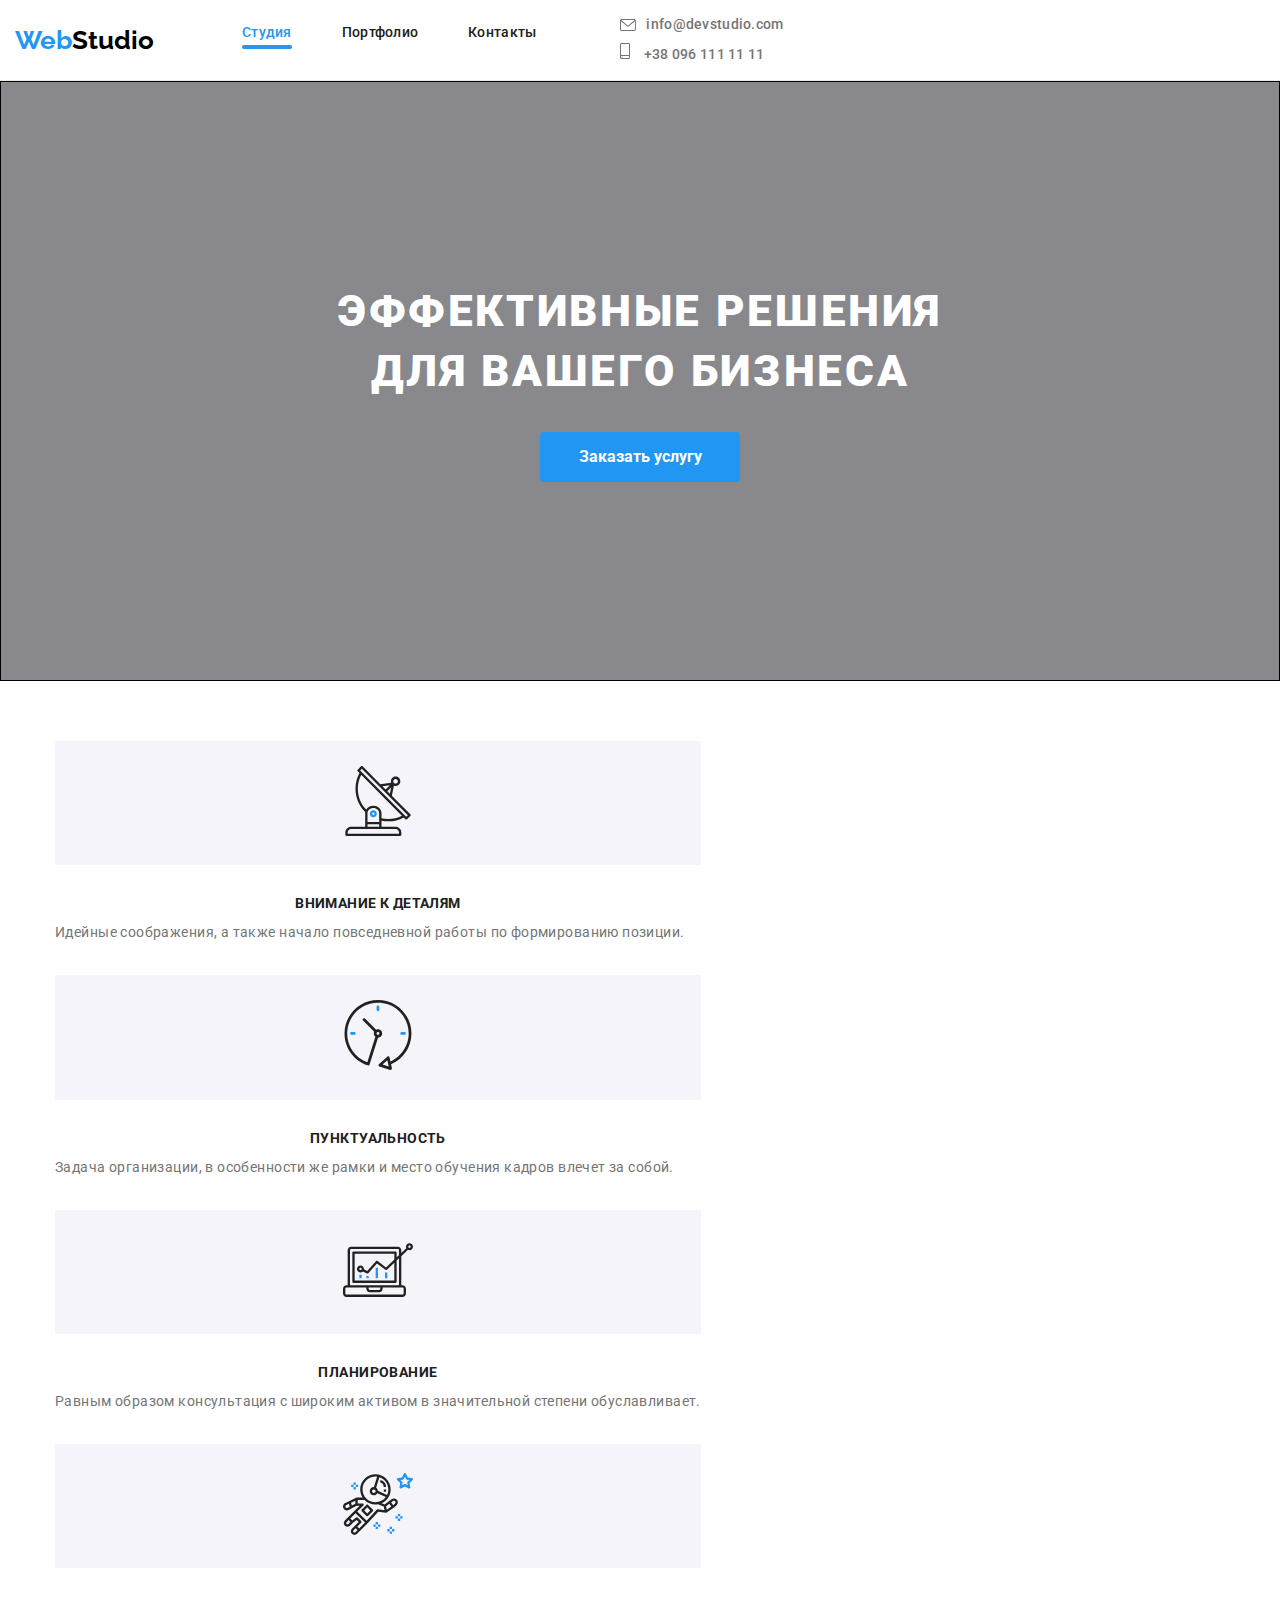
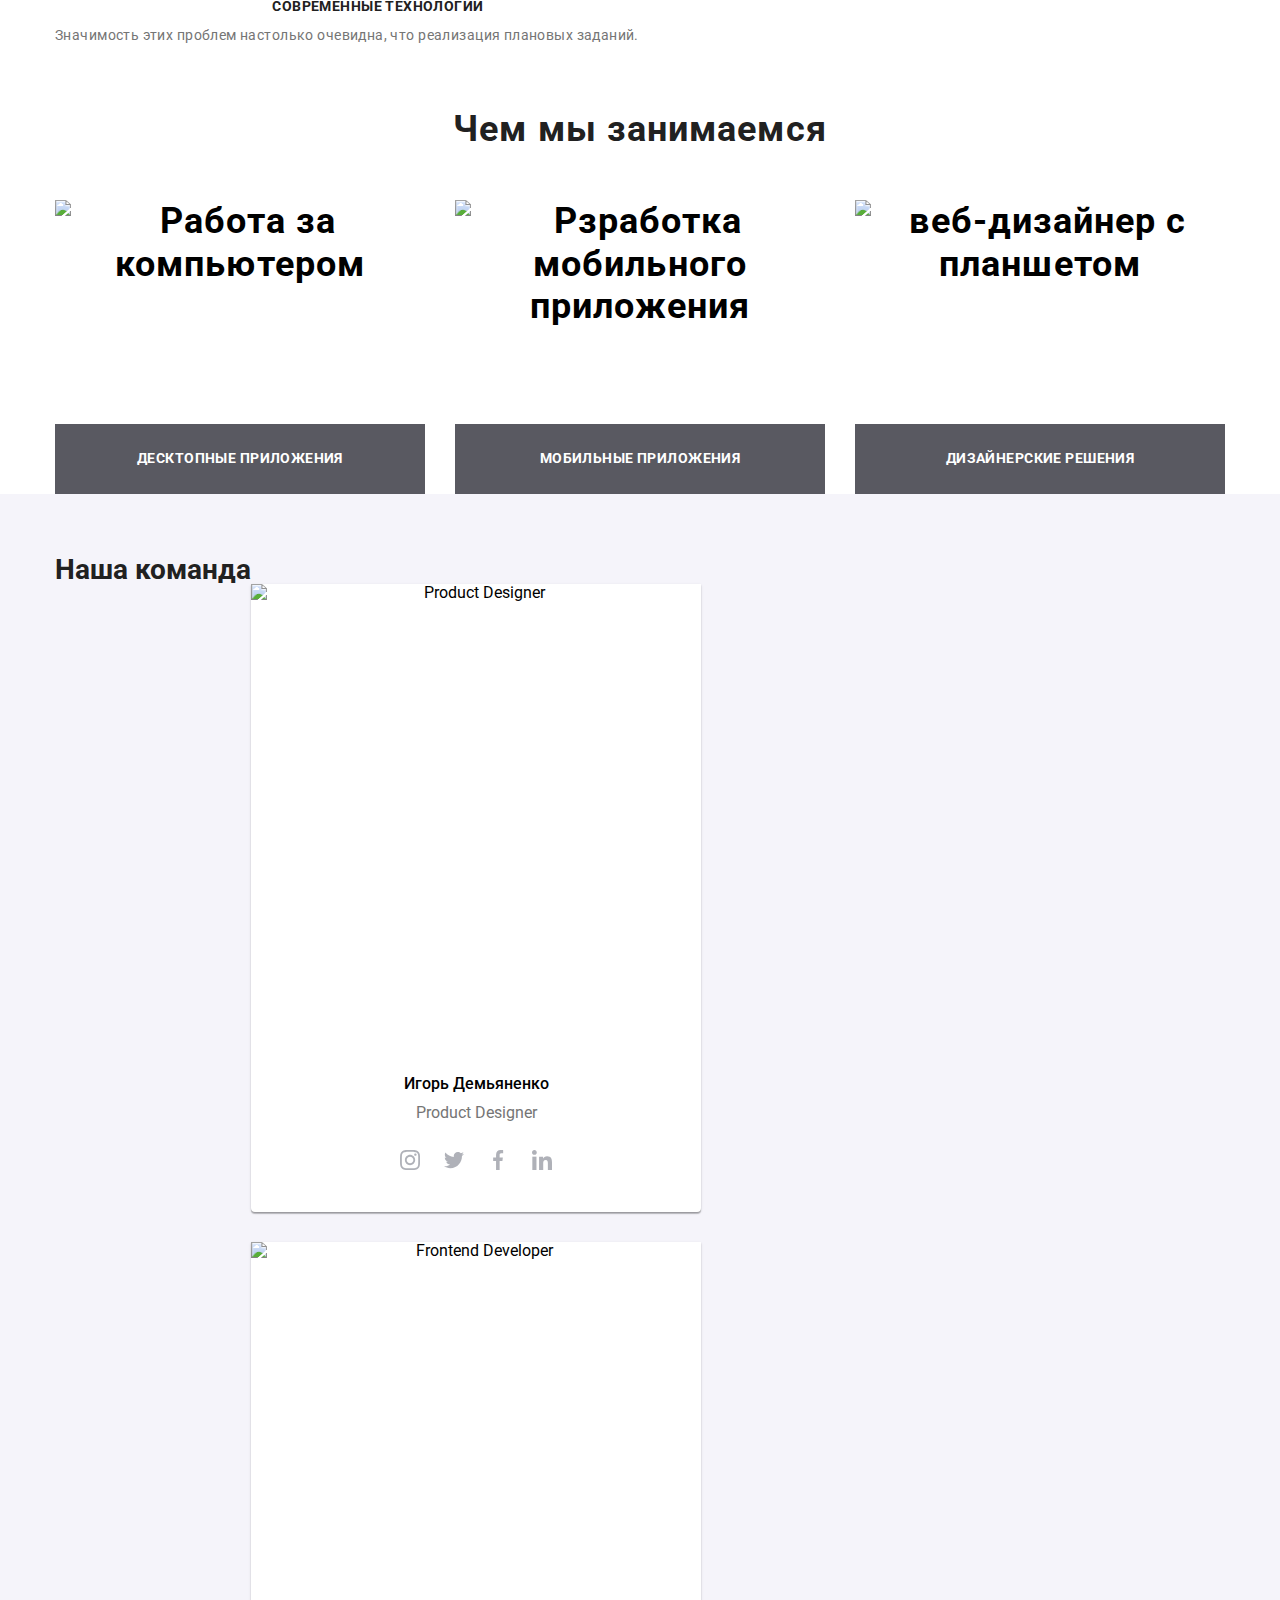
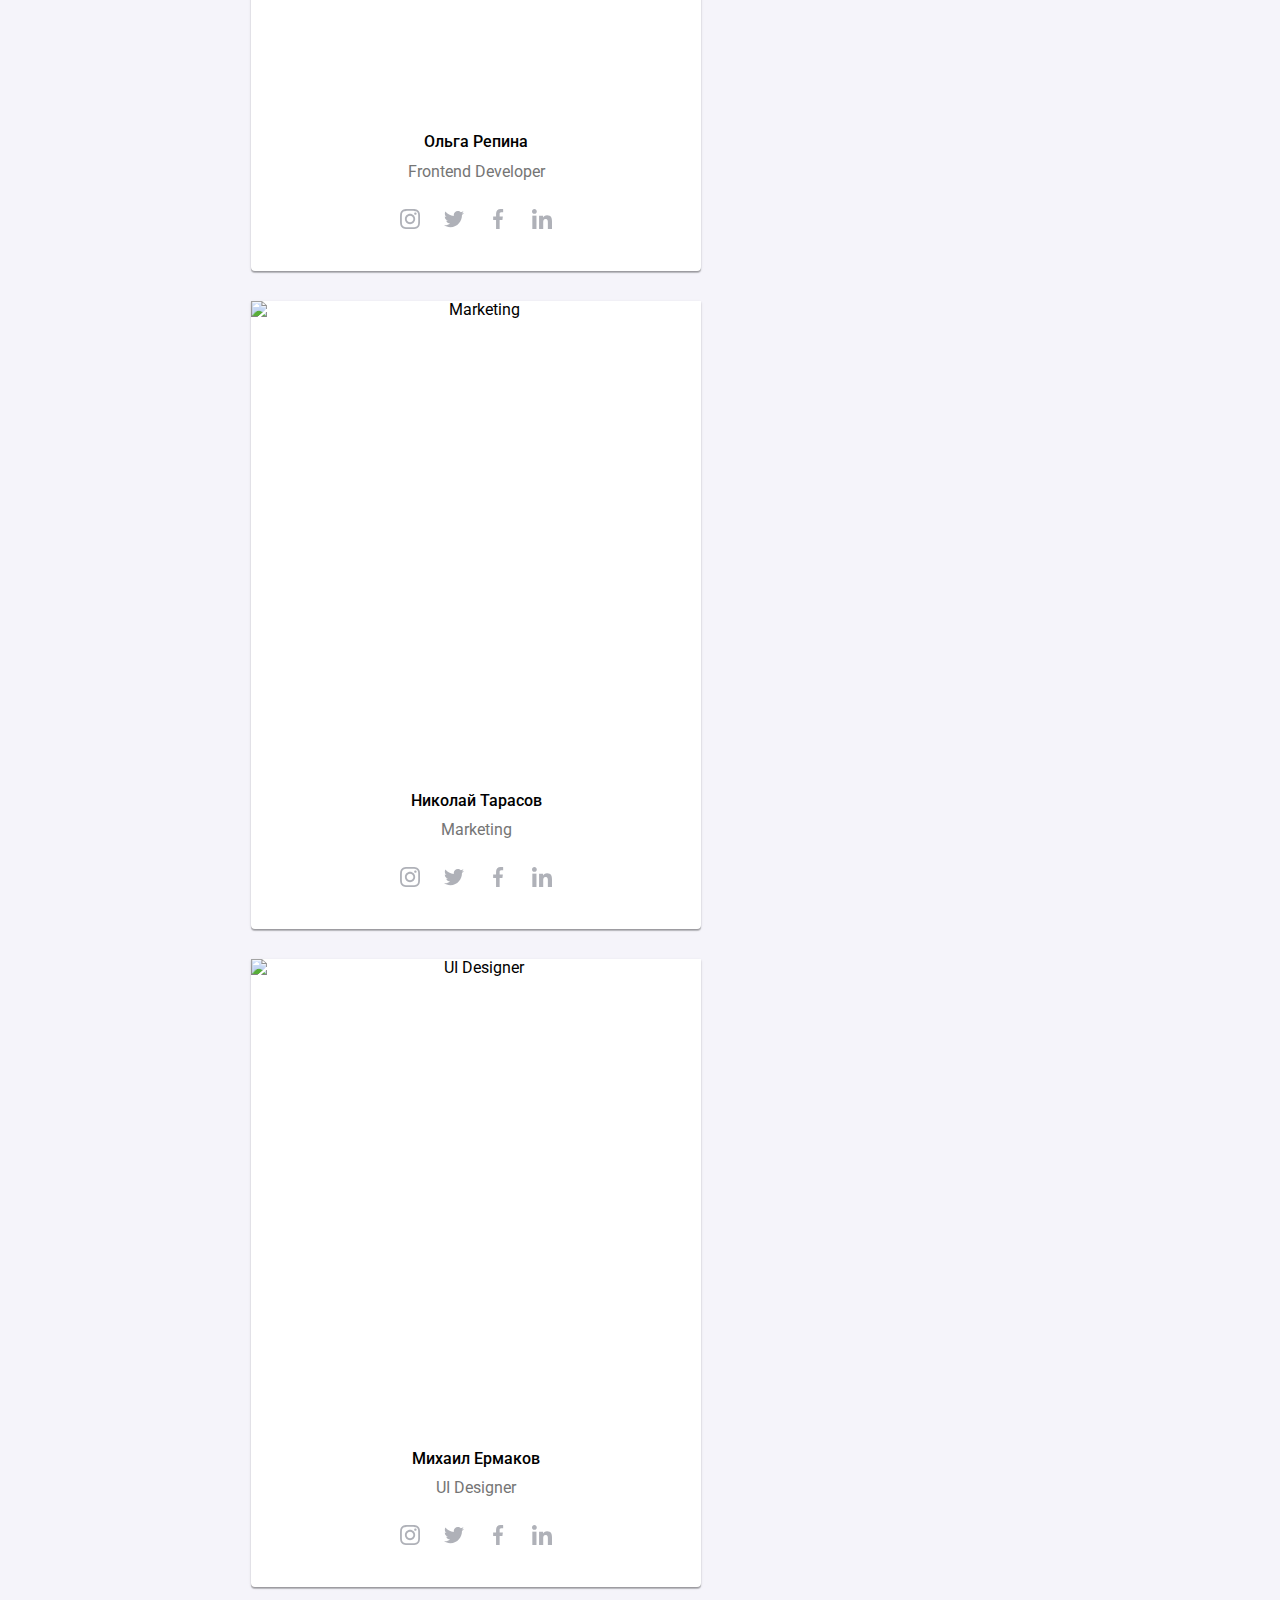
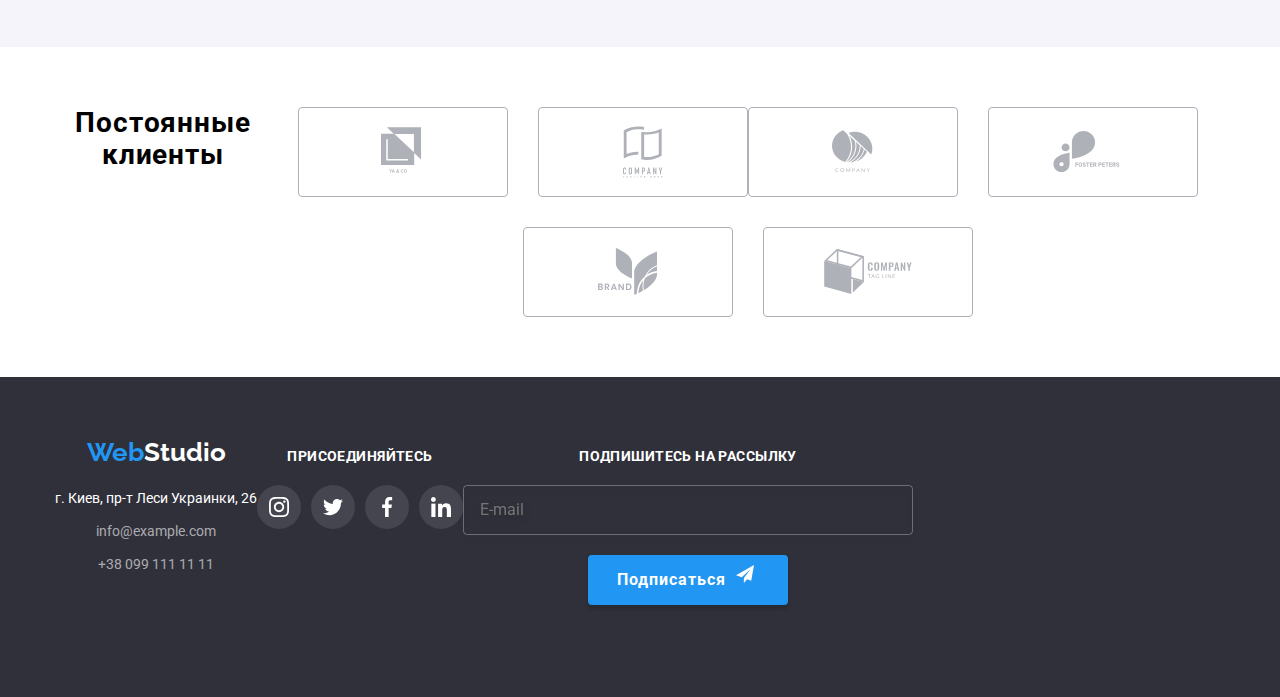
==== commit bf6a0475: "Добавляет features и modal" ====
--- a/index.html
+++ b/index.html
@@ -535,6 +535,6 @@
       </div>
     </div>
     <script src="./js/modal.js"></script>
-    <script src="/js/menu.js"></script>
+    <script src="./js/menu.js"></script>
   </body>
 </html>
--- a/css/main.min.css
+++ b/css/main.min.css
@@ -1,2 +1,2 @@
-.container{margin:auto;padding-left:15px;padding-right:15px}@media screen and (min-width: 480px){.container{min-width:480px}}body{font-family:"Roboto",sans-serif;margin:0px}a{text-decoration:none}li{list-style:none}img{display:block;max-width:100%;height:auto}@media screen and (min-width: 768px){.container{margin-right:0;margin-left:0px;padding-left:15px;padding-right:15px;display:-webkit-box;display:-ms-flexbox;display:flex}}@media screen and (min-width: 1200px){.container{width:1200px;margin:0 auto;padding-left:15px;padding-right:15px}}.page-header{border-bottom:1px solid #ececec;position:relative}@media screen and (min-width: 480px){.page-header .container{display:-webkit-box;display:-ms-flexbox;display:flex;-webkit-box-align:center;-ms-flex-align:center;align-items:center;-webkit-box-pack:justify;-ms-flex-pack:justify;justify-content:space-between;min-height:60px}}@media screen and (min-width: 768px){.page-header .container{display:-webkit-box;display:-ms-flexbox;display:flex;-webkit-box-align:center;-ms-flex-align:center;align-items:center;min-height:80px;margin-right:0px;margin-left:0px}}.nav{display:-webkit-box;display:-ms-flexbox;display:flex;-webkit-box-align:center;-ms-flex-align:center;align-items:center;-webkit-box-pack:center;-ms-flex-pack:center;justify-content:center}@media screen and (min-width: 768px){.nav{display:-webkit-box;display:-ms-flexbox;display:flex;-webkit-box-align:end;-ms-flex-align:end;align-items:flex-end;margin-left:88px}}@media screen and (min-width: 1200px){.nav{-webkit-box-align:center;-ms-flex-align:center;align-items:center;display:-webkit-box;display:-ms-flexbox;display:flex}}.logoweb{font-family:"Raleway",sans-serif;font-weight:700;font-size:26px;line-height:1.17;color:#2196f3}.accent{font-family:"Raleway",sans-serif;color:#000000;font-weight:700;font-size:26px;line-height:1.17}.menu-button{display:-webkit-inline-box;display:-ms-inline-flexbox;display:inline-flex;margin:0;padding:0px;border:none;background-color:transparent}.menu-button:hover,.menu-button:focus{fill:#2196f3}.menu-button .icon-close{display:none}.menu-button.is-open .icon-close{display:block}.menu-button.is-open .icon-menu{display:none}@media screen and (min-width: 768px){.menu-button{display:none}}@media screen and (max-width: 767px){.menu-container{display:none;position:absolute;text-align:center;left:0%;top:100%;width:100%;background-color:#fff;-webkit-box-shadow:0px 4px 8px rgba(0,0,0,0.04),0px 2px 4px rgba(0,0,0,0.08),0px 1px 3px rgba(0,0,0,0.16);box-shadow:0px 4px 8px rgba(0,0,0,0.04),0px 2px 4px rgba(0,0,0,0.08),0px 1px 3px rgba(0,0,0,0.16);padding-top:60px;padding-left:140;padding-right:140;padding-bottom:60px}.menu-container.is-open{display:block}}@media screen and (min-width: 768px){.menu-container{display:-webkit-box;display:-ms-flexbox;display:flex}}@media screen and (min-width: 1200px){.menu-container{-webkit-box-align:center;-ms-flex-align:center;align-items:center}}@media screen and (max-width: 767px){.site-nav{margin:0px;padding:0px;margin-bottom:60px}}@media screen and (min-width: 768px){.site-nav{display:-webkit-box;display:-ms-flexbox;display:flex;font-size:14px;margin-bottom:0px;margin-top:0px;padding:0px}}@media screen and (min-width: 768px){.site-nav :not(:last-child){margin-right:50px}}.site-nav a{display:inline-block}.site-nav .link.current{color:#2196f3;margin-bottom:8px}@media screen and (max-width: 767px){.site-nav li:not(:last-child){margin-bottom:40px;margin-top:0;margin-right:0;margin-left:0}}@media screen and (max-width: 767px){.link{font-weight:500;font-size:18px;line-height:1.17;letter-spacing:0.02em;color:#212121;-webkit-transition:color 250ms cubic-bezier(0.4, 0, 0.2, 1);transition:color 250ms cubic-bezier(0.4, 0, 0.2, 1)}}@media screen and (min-width: 768px){.link{display:-webkit-box;display:-ms-flexbox;display:flex;-webkit-box-align:center;-ms-flex-align:center;align-items:center;margin-bottom:10px;font-weight:500;font-size:14px;line-height:1.14;letter-spacing:0.02em;color:#212121;-webkit-transition:color 250ms cubic-bezier(0.4, 0, 0.2, 1);transition:color 250ms cubic-bezier(0.4, 0, 0.2, 1)}}.link:hover,.link:focus{color:#2196f3}@media screen and (min-width: 480px){.link:not(:last-child){margin-bottom:40px}}.link.current{position:relative;padding-bottom:8px}.link-tel{color:#757575;font-weight:500;font-size:14px;line-height:1.14;letter-spacing:0.02em;-webkit-transition:color 250ms cubic-bezier(0.4, 0, 0.2, 1);transition:color 250ms cubic-bezier(0.4, 0, 0.2, 1)}.link-tel:hover,.link-tel:focus{color:#2196f3}@media screen and (max-width: 767px){.site-contacts{padding-left:0px;padding:0px;margin-bottom:0px;margin-top:0px}}@media screen and (min-width: 768px){.site-contacts{margin:0px;padding-left:0px;margin-left:84px}}@media screen and (max-width: 767px){.site-contacts li:first-child{margin-bottom:16px}}.item:not(:last-child){position:relative}.current::before{content:"";position:absolute;left:0px;height:4px;display:block;width:100%;background-color:#2196f3;border-bottom-left-radius:4px;border-bottom-right-radius:4px;border-top-left-radius:4px;border-top-right-radius:4px;bottom:-1px;-webkit-box-sizing:border-box;box-sizing:border-box}.site-contacts .link{color:#757575;-webkit-transition:color 250ms cubic-bezier(0.4, 0, 0.2, 1);transition:color 250ms cubic-bezier(0.4, 0, 0.2, 1)}.site-contacts .link:hover,.site-contacts .link:focus{color:#2196f3}.section-title{color:#212121;margin:0px}.icon{fill:currentColor;margin-right:10px}.hero{background:#c4c4c4;text-align:center;padding-top:200px;padding-bottom:200px}.overlay{border:1px solid #000000;height:600px;max-width:1600px;margin-left:auto;margin-right:auto;background-image:-webkit-gradient(linear, left top, right top, from(rgba(47,48,58,0.4)), to(rgba(47,48,58,0.4))),url(../images/hero.jpg);background-image:linear-gradient(to right, rgba(47,48,58,0.4), rgba(47,48,58,0.4)),url(../images/hero.jpg);background-size:cover;background-repeat:no-repeat;background-position:center}.hero .container{display:-webkit-box;display:-ms-flexbox;display:flex;-webkit-box-orient:vertical;-webkit-box-direction:normal;-ms-flex-direction:column;flex-direction:column;-webkit-box-align:center;-ms-flex-align:center;align-items:center}.hero-title{color:#fff;font-weight:900;font-size:44px;line-height:1.36;text-align:center;letter-spacing:0.06em;text-transform:uppercase;margin-top:0px;margin-bottom:30px}.hero button{background:#2196f3;color:#fff;font-family:"Roboto",sans-serif;font-weight:700;font-size:16px;line-height:1.88;-webkit-box-align:center;-ms-flex-align:center;align-items:center;text-align:center;border-radius:4px;padding:10px 32px;margin:0px;border:0px;cursor:pointer}.hero button{min-width:200px}.section-features{background:#fff;padding-top:60px;padding-bottom:60px}.features{text-align:center;margin-top:0px;margin-bottom:0px;padding-left:0px}.features-icon{padding:25px;margin-bottom:30px;text-align:center;background-color:#f5f4fa}.features-icon .icon{width:70px;height:70px;margin:0px}.features p{margin-top:10px;margin-bottom:0px}.features li:not(:last-child){margin-bottom:30px}.section-features .section-title{font-weight:700;font-size:14px;line-height:16px;letter-spacing:0.03em;text-transform:uppercase}.section-features .text{font-weight:400;font-size:14px;line-height:1.71;text-align:left;vertical-align:Top;letter-spacing:3%;color:#757575;letter-spacing:0.03em}@media screen and (max-width: 1199px){.section-work{display:none}}.section-work .section-title{font-weight:700;font-size:36px;line-height:1.17;text-align:center;letter-spacing:0.03em;display:block;margin-bottom:50px}.work{display:-webkit-box;display:-ms-flexbox;display:flex;-webkit-box-orient:vertical;-webkit-box-direction:normal;-ms-flex-direction:column;flex-direction:column;-webkit-box-align:center;-ms-flex-align:center;align-items:center}.section-work ul{margin-top:0;font-weight:700;font-size:36px;line-height:1.17;text-align:center;letter-spacing:0.03em;display:-webkit-box;display:-ms-flexbox;display:flex;padding-left:0px;margin-bottom:0px}.section-work li:not(:last-child){margin-right:30px}.section-work li{position:relative}.work p{display:inline-block;font-size:14px;font-weight:700;line-height:1.14;letter-spacing:0.03em;text-align:center;text-transform:uppercase;color:#fff;position:absolute;width:100%;margin:0px;background-color:rgba(47,48,58,0.8);bottom:0px;left:0px;padding-top:27px;padding-bottom:27px}.section-team{background:#f5f4fa;padding-bottom:60px;padding-top:60px}.staff-list{margin-top:30px;margin-bottom:0px;padding-left:0px}.team-card{width:450px;text-align:center;background:#fff;-webkit-box-shadow:0px 1px 3px rgba(0,0,0,0.12),0px 1px 1px rgba(0,0,0,0.14),0px 2px 1px rgba(0,0,0,0.2);box-shadow:0px 1px 3px rgba(0,0,0,0.12),0px 1px 1px rgba(0,0,0,0.14),0px 2px 1px rgba(0,0,0,0.2);border-radius:0px 0px 4px 4px}.team-card:not(:last-child){margin-bottom:30px}.section-team .section-title{font-weight:700;font-size:28px;line-height:1.17;text-align:center;vertical-align:Top;letter-spacing:3%}.section-team .title-name{font-weight:500;font-size:16px;line-height:1.19;text-align:Center;vertical-align:Top;letter-spacing:3%;margin-bottom:0px;margin-top:0px}.our-team{padding:30px 32px}.network{display:-webkit-box;display:-ms-flexbox;display:flex;margin-top:16px;padding:0px;-webkit-box-pack:center;-ms-flex-pack:center;justify-content:center}.network-link{display:-webkit-box;display:-ms-flexbox;display:flex;-webkit-box-pack:center;-ms-flex-pack:center;justify-content:center;-webkit-box-align:center;-ms-flex-align:center;align-items:center;width:44px;height:44px;border-radius:50%;color:#afb1b8;background-color:rgba(255,255,255,0.1);-webkit-transition:color 250ms cubic-bezier(0.4, 0, 0.2, 1),background-color 250ms cubic-bezier(0.4, 0, 0.2, 1);transition:color 250ms cubic-bezier(0.4, 0, 0.2, 1),background-color 250ms cubic-bezier(0.4, 0, 0.2, 1)}.network-link:hover,.network-link:focus{background-color:#2196f3;color:#fff}.net-soc{fill:currentColor}.section-team p{font-size:16px;line-height:1.19;text-align:Center;vertical-align:Top;letter-spacing:3%;color:#757575;margin-top:10px;margin-bottom:0px}.section-clients{padding-top:60px;padding-bottom:60px}.section-clients h2{font-weight:700;font-size:28px;line-height:1.17;text-align:center;letter-spacing:0.03em;padding:0px;margin:0px;margin-bottom:30px}.icon-clients{display:-webkit-box;display:-ms-flexbox;display:flex;-ms-flex-wrap:wrap;flex-wrap:wrap;-webkit-box-align:center;-ms-flex-align:center;align-items:center;-webkit-box-pack:center;-ms-flex-pack:center;justify-content:center}.icon-clients{padding:0px;margin:0px}.icon-clients li:nth-child(2n+1){margin-right:30px}.icon-clients li:nth-child(-n+4){margin-bottom:30px}.section-clients a{padding:0px;margin:0px}.logo-company{display:block;width:210px;height:90px;border:1px solid;border-radius:4px;display:-webkit-box;display:-ms-flexbox;display:flex;-webkit-box-pack:center;-ms-flex-pack:center;justify-content:center;-webkit-box-align:center;-ms-flex-align:center;align-items:center;color:#afb1b8;-webkit-transition:color 250ms cubic-bezier(0.4, 0, 0.2, 1),border 250ms cubic-bezier(0.4, 0, 0.2, 1);transition:color 250ms cubic-bezier(0.4, 0, 0.2, 1),border 250ms cubic-bezier(0.4, 0, 0.2, 1)}.logo-company:hover{color:#2196f3}.logo-company:focus{color:#2196f3}.icon-company{border-radius:0px;padding:0px;margin:0px;fill:currentColor}.footer{background:#2f303a;padding-top:60px;padding-bottom:60px}.footer .container{-webkit-box-align:baseline;-ms-flex-align:baseline;align-items:baseline}.footer .foot{display:block;display:-webkit-box;display:-ms-flexbox;display:flex;-webkit-box-orient:vertical;-webkit-box-direction:normal;-ms-flex-direction:column;flex-direction:column;-webkit-box-align:center;-ms-flex-align:center;align-items:center;margin-bottom:60px}.foot ul{padding-left:0px;margin-top:0px;margin-bottom:0px}.foot li:first-child{margin-bottom:9px}.footer .logoweb{font-family:"Raleway",sans-serif;font-weight:700;font-size:26px;line-height:1.17;color:#2196f3}.footer address{margin-top:20px;text-align:center}.footer .accent{font-family:"Raleway",sans-serif;color:#fff;font-weight:700;font-size:26px;line-height:1.17}.footer p{font-style:normal;font-size:14px;line-height:1.71;text-align:Left;vertical-align:Top;letter-spacing:3%;color:#fff;margin-bottom:9px;margin-top:0px}.address a{font-style:normal;font-size:14px;line-height:1.71;text-align:left;vertical-align:Top;letter-spacing:3%;color:rgba(255,255,255,0.6)}.social{text-align:center;margin-bottom:60px}.social b{font-style:normal;font-weight:700;font-size:14px;line-height:1.14;letter-spacing:0.03em;text-transform:uppercase;color:#fff}.social-link{display:-webkit-box;display:-ms-flexbox;display:flex;-webkit-box-pack:center;-ms-flex-pack:center;justify-content:center;padding:0px;margin-top:20px;margin-bottom:0px}.social-link li:not(:last-child){margin-right:10px}.soc{width:44px;height:44px;display:-webkit-box;display:-ms-flexbox;display:flex;-webkit-box-pack:center;-ms-flex-pack:center;justify-content:center;-webkit-box-align:center;-ms-flex-align:center;align-items:center;border-radius:50%;color:#fff;background-color:rgba(255,255,255,0.1);-webkit-transition:background-color 250ms cubic-bezier(0.4, 0, 0.2, 1);transition:background-color 250ms cubic-bezier(0.4, 0, 0.2, 1)}.soc:hover,.soc:focus{background-color:#2196f3}.foot-icon{fill:currentColor}.footer-form p{font-weight:700;font-size:14px;line-height:1.14;letter-spacing:0.03em;text-transform:uppercase;color:#fff;margin-bottom:20px;text-align:center}.mail-ent{text-align:center}.footer-input{width:358px;height:50px;left:815px;top:2785px;padding-left:16px;padding-top:15px;padding-bottom:15px;margin-bottom:20px;border:1px solid rgba(255,255,255,0.3);-webkit-box-sizing:border-box;box-sizing:border-box;-webkit-filter:drop-shadow(0px 4px 4px rgba(0,0,0,0.15));filter:drop-shadow(0px 4px 4px rgba(0,0,0,0.15));border-radius:4px;background:inherit;color:#fff}@media screen and (min-width: 480px){.footer-input{min-width:450px}}.footer-button{display:-webkit-box;display:-ms-flexbox;display:flex;text-align:center;width:200px;height:50px;margin-top:0px;margin-right:auto;margin-left:auto;padding-bottom:10px;padding-top:10px;padding-left:29px;background:#2196f3;-webkit-box-shadow:0px 4px 4px rgba(0,0,0,0.15);box-shadow:0px 4px 4px rgba(0,0,0,0.15);border-radius:4px;border:none;cursor:pointer}.footer-button span{font-weight:700;font-size:16px;line-height:1.87;margin-right:10px;display:-webkit-box;display:-ms-flexbox;display:flex;-webkit-box-align:center;-ms-flex-align:center;align-items:center;text-align:center;letter-spacing:0.06em;color:#fff}.foot-send{fill:#fff;top:0px;right:2px}.backdrop{position:fixed;top:0px;left:0px;width:100%;height:100%;background-color:rgba(0,0,0,0.2);-webkit-transition:opacity 1500ms cubic-bezier(0.25, 0.1, 0.25, 1);transition:opacity 1500ms cubic-bezier(0.25, 0.1, 0.25, 1)}.backdrop.is-hidden{opacity:0;pointer-events:none}.modal{position:absolute;top:50%;left:50%;-webkit-transform:translate(-50%, -50%);transform:translate(-50%, -50%);padding:40px;min-width:528px;min-height:581px;background:#fff;-webkit-box-shadow:0px 1px 3px rgba(0,0,0,0.12),0px 1px 1px rgba(0,0,0,0.14),0px 2px 1px rgba(0,0,0,0.2);box-shadow:0px 1px 3px rgba(0,0,0,0.12),0px 1px 1px rgba(0,0,0,0.14),0px 2px 1px rgba(0,0,0,0.2);border-radius:4px}.modal-closed{position:absolute;top:8px;right:8px;display:-webkit-box;display:-ms-flexbox;display:flex;-webkit-box-pack:center;-ms-flex-pack:center;justify-content:center;-webkit-box-align:center;-ms-flex-align:center;align-items:center;width:30px;height:30px;padding:0px;border:1px solid rgba(0,0,0,0.1);background-size:cover;background-repeat:no-repeat;background-color:transparent;color:#000000;cursor:pointer;border-radius:50%;-webkit-transition:color 250ms cubic-bezier(0.4, 0, 0.2, 1);transition:color 250ms cubic-bezier(0.4, 0, 0.2, 1)}.modal-closed:hover,.modal-closed:focus{color:#2196f3}.closed{fill:currentColor}.form{margin:0px}.form h2{margin:0px;margin-bottom:12px;font-weight:700;font-size:20px;line-height:1.15;text-align:center;letter-spacing:0.03em;color:#212121}.form-field{display:-webkit-box;display:-ms-flexbox;display:flex;-webkit-box-orient:vertical;-webkit-box-direction:normal;-ms-flex-direction:column;flex-direction:column;margin:0px;margin-bottom:20px}.form-input:not(:last-child){margin-bottom:21.53px}.form-input{border:1px solid rgba(33,33,33,0.2);border-radius:4px;max-width:448px;padding:11px 42px;-webkit-transition:border 250ms cubic-bezier(0.4, 0, 0.2, 1);transition:border 250ms cubic-bezier(0.4, 0, 0.2, 1);outline:none}.form-input:focus-within{border:1px solid #2196f3}.form-label{display:-webkit-box;display:-ms-flexbox;display:flex;-webkit-box-orient:vertical;-webkit-box-direction:normal;-ms-flex-direction:column;flex-direction:column}.form-label:focus-within{fill:#2196f3}.form-label span{font-size:14px;font-weight:400;line-height:1.71;letter-spacing:0.03em;color:#757575}.form-label a{font-size:14px;font-weight:400;line-height:1.71;letter-spacing:0.03em;color:#2196f3;text-decoration:underline}.form-icon{position:absolute;top:54%;left:12px;-webkit-transform:translateY(-50%);transform:translateY(-50%);-webkit-transition:fill 250ms cubic-bezier(0.4, 0, 0.2, 1);transition:fill 250ms cubic-bezier(0.4, 0, 0.2, 1)}.comment{min-width:448px;min-height:120px;padding:12px 16px}.form-input::-webkit-input-placeholder{font-weight:400;font-size:12px;line-height:1.17;letter-spacing:0.01em;color:rgba(117,117,117,0.5)}.form-input:-ms-input-placeholder{font-weight:400;font-size:12px;line-height:1.17;letter-spacing:0.01em;color:rgba(117,117,117,0.5)}.form-input::-ms-input-placeholder{font-weight:400;font-size:12px;line-height:1.17;letter-spacing:0.01em;color:rgba(117,117,117,0.5)}.form-input::placeholder{font-weight:400;font-size:12px;line-height:1.17;letter-spacing:0.01em;color:rgba(117,117,117,0.5)}.checkbox{display:-webkit-box;display:-ms-flexbox;display:flex;-webkit-box-pack:center;-ms-flex-pack:center;justify-content:center}.form-label{position:relative}.checkbox .form-label{display:-webkit-box;display:-ms-flexbox;display:flex;-webkit-box-orient:horizontal;-webkit-box-direction:normal;-ms-flex-direction:row;flex-direction:row;-webkit-box-align:center;-ms-flex-align:center;align-items:center}.checkbox-input{position:absolute;width:1px;height:1px;margin:-1px;border:0px;padding:0px;clip:rect(0 0 0 0);overflow:hidden}.check::before{content:"";display:inline-block;margin-right:8px;width:16px;height:15px;background-image:url(..//images/icon/icon-check.svg);background-size:contain;background-repeat:no-repeat;background-position:center;border:2px solid #212121;border-radius:2px}.checkbox-input:checked+.check::before{border-color:#2196f3;background:#2196f3;background-image:url(..//images/icon/icon-check.svg);background-size:contain;background-origin:border-box}.checkbox-input:focus+.check::before{border-color:#2196f3;background-image:url(..//images/icon/icon-check.svg);background-size:contain;background-origin:border-box}.form-button{display:-webkit-box;display:-ms-flexbox;display:flex;-webkit-box-align:center;-ms-flex-align:center;align-items:center;text-align:center;min-width:200px;min-height:50px;margin:0px;margin-right:auto;margin-left:auto;margin-top:30px;padding:10px 55px;font-weight:700;font-size:16px;line-height:1.86;letter-spacing:0.06em;color:#fff;background-color:#2196f3;-webkit-box-shadow:0px 4px 4px rgba(0,0,0,0.15);box-shadow:0px 4px 4px rgba(0,0,0,0.15);border-radius:4px;border:none}.form-button:hover,.form-button:focus{background-color:#188ce8;-webkit-box-shadow:0px 4px 4px rgba(0,0,0,0.15);box-shadow:0px 4px 4px rgba(0,0,0,0.15);cursor:pointer}.section-portfolio{padding-top:94px;padding-bottom:94px}.portfolio{display:-webkit-box;display:-ms-flexbox;display:flex;-webkit-box-orient:vertical;-webkit-box-direction:normal;-ms-flex-direction:column;flex-direction:column}.nav-button{margin-top:0px;margin-bottom:0px;display:-webkit-box;display:-ms-flexbox;display:flex;-webkit-box-pack:center;-ms-flex-pack:center;justify-content:center;padding-left:0px}.nav-button li:not(:last-child){margin-right:8px}.nav-button li{display:list-item}.nav-button .work-list{font-family:"Roboto",sans-serif;color:#212121;background:#f5f4fa;font-weight:500;font-size:16px;line-height:1.62;text-align:center;letter-spacing:0.03em;border:0px;border-radius:4px;padding-top:6px;padding-left:22px;padding-bottom:6px;padding-right:22px;-webkit-transition:background-color 250ms cubic-bezier(0.4, 0, 0.2, 1),color 250ms cubic-bezier(0.4, 0, 0.2, 1),-webkit-box-shadow 250ms cubic-bezier(0.4, 0, 0.2, 1);transition:background-color 250ms cubic-bezier(0.4, 0, 0.2, 1),color 250ms cubic-bezier(0.4, 0, 0.2, 1),-webkit-box-shadow 250ms cubic-bezier(0.4, 0, 0.2, 1);transition:background-color 250ms cubic-bezier(0.4, 0, 0.2, 1),color 250ms cubic-bezier(0.4, 0, 0.2, 1),box-shadow 250ms cubic-bezier(0.4, 0, 0.2, 1);transition:background-color 250ms cubic-bezier(0.4, 0, 0.2, 1),color 250ms cubic-bezier(0.4, 0, 0.2, 1),box-shadow 250ms cubic-bezier(0.4, 0, 0.2, 1),-webkit-box-shadow 250ms cubic-bezier(0.4, 0, 0.2, 1)}.nav-button .work-list:hover{background:#2196f3;color:#fff;-webkit-box-shadow:0px 3px 1px rgba(0,0,0,0.1),0px 1px 2px rgba(0,0,0,0.08),0px 2px 2px rgba(0,0,0,0.12);box-shadow:0px 3px 1px rgba(0,0,0,0.1),0px 1px 2px rgba(0,0,0,0.08),0px 2px 2px rgba(0,0,0,0.12)}.nav-button .work-list:focus{background:#2196f3;color:#fff}.dev{padding-left:0px;margin-top:50px;margin-bottom:0px;display:-webkit-box;display:-ms-flexbox;display:flex;-ms-flex-wrap:wrap;flex-wrap:wrap;-ms-flex-line-pack:justify;align-content:space-between}.dev-content{border-left:1px solid #eeeeee;border-right:1px solid #eeeeee;border-bottom:1px solid #eeeeee;-webkit-box-sizing:border-box;box-sizing:border-box;padding-right:24px;padding-left:24px;padding-top:20px;padding-bottom:20px}.dev-link{display:block;-webkit-transition:-webkit-box-shadow 250ms cubic-bezier(0.4, 0, 0.2, 1);transition:-webkit-box-shadow 250ms cubic-bezier(0.4, 0, 0.2, 1);transition:box-shadow 250ms cubic-bezier(0.4, 0, 0.2, 1);transition:box-shadow 250ms cubic-bezier(0.4, 0, 0.2, 1), -webkit-box-shadow 250ms cubic-bezier(0.4, 0, 0.2, 1)}.dev-link:hover{width:370px;-webkit-box-shadow:0px 1px 1px rgba(0,0,0,0.12),0px 4px 4px rgba(0,0,0,0.06),1px 4px 6px rgba(0,0,0,0.16);box-shadow:0px 1px 1px rgba(0,0,0,0.12),0px 4px 4px rgba(0,0,0,0.06),1px 4px 6px rgba(0,0,0,0.16)}.dev-link:focus{background:inherit}.dev-link:hover .dev-text,.dev-link:focus .dev-text{-webkit-transform:translateY(0);transform:translateY(0)}.dev li:nth-child(-n+6){margin-bottom:30px}.dev li:not(:last-child){margin-right:30px}.dev li:nth-of-type(3n+0){margin-right:0px}.dev-item{position:relative;overflow:hidden}.dev-text{position:absolute;top:0px;left:0px;margin:0px;height:100%;padding:63px 24px;font-size:18px;line-height:1.56;letter-spacing:0.03em;color:#fff;background-color:#2196f3;overflow:hidden;-webkit-transform:translateY(100%);transform:translateY(100%);-webkit-transition:-webkit-transform 250ms cubic-bezier(0.4, 0, 0.2, 1);transition:-webkit-transform 250ms cubic-bezier(0.4, 0, 0.2, 1);transition:transform 250ms cubic-bezier(0.4, 0, 0.2, 1);transition:transform 250ms cubic-bezier(0.4, 0, 0.2, 1), -webkit-transform 250ms cubic-bezier(0.4, 0, 0.2, 1)}.card-image{display:block}.dev h2{color:#212121;font-weight:700;font-size:18px;line-height:2;letter-spacing:0.06em;margin-top:0px;margin-bottom:0px}.dev-content p{color:#757575;font-weight:400;font-size:16px;line-height:1.88;letter-spacing:0.03em;margin-top:4px;margin-bottom:0px}
+.container{margin:auto;padding-left:15px;padding-right:15px}body{font-family:"Roboto",sans-serif;margin:0px}a{text-decoration:none}li{list-style:none}img{display:block;max-width:100%;height:auto}@media screen and (min-width: 768px){.container{margin-right:0;margin-left:0px;padding-left:15px;padding-right:15px;display:-webkit-box;display:-ms-flexbox;display:flex}}@media screen and (min-width: 1200px){.container{width:1200px;margin:0 auto;padding-left:15px;padding-right:15px}}.page-header{border-bottom:1px solid #ececec;position:relative}@media screen and (max-width: 767px){.page-header .container{position:fixed;top:0;left:0;z-index:2;display:-webkit-box;display:-ms-flexbox;display:flex;-webkit-box-align:center;-ms-flex-align:center;align-items:center;-webkit-box-pack:justify;-ms-flex-pack:justify;justify-content:space-between;min-height:60px;width:100%;background-color:#fff}}@media screen and (min-width: 768px){.page-header .container{display:-webkit-box;display:-ms-flexbox;display:flex;-webkit-box-align:center;-ms-flex-align:center;align-items:center;min-height:80px;margin-right:0px;margin-left:0px}}.nav{display:-webkit-box;display:-ms-flexbox;display:flex;-webkit-box-align:center;-ms-flex-align:center;align-items:center;-webkit-box-pack:center;-ms-flex-pack:center;justify-content:center}@media screen and (min-width: 768px){.nav{display:-webkit-box;display:-ms-flexbox;display:flex;-webkit-box-align:end;-ms-flex-align:end;align-items:flex-end;margin-left:88px}}@media screen and (min-width: 1200px){.nav{-webkit-box-align:center;-ms-flex-align:center;align-items:center;display:-webkit-box;display:-ms-flexbox;display:flex}}.logoweb{font-family:"Raleway",sans-serif;font-weight:700;font-size:26px;line-height:1.17;color:#2196f3}.accent{font-family:"Raleway",sans-serif;color:#000000;font-weight:700;font-size:26px;line-height:1.17}.menu-button{display:-webkit-inline-box;display:-ms-inline-flexbox;display:inline-flex;margin:0;padding:0px;border:none;background-color:transparent}.menu-button:hover,.menu-button:focus{fill:#2196f3}.menu-button .icon-close{display:none}.menu-button.is-open .icon-close{display:block}.menu-button.is-open .icon-menu{display:none}@media screen and (min-width: 768px){.menu-button{display:none}}@media screen and (max-width: 767px){.menu-container{display:none;position:absolute;text-align:center;left:0%;top:100%;width:100%;background-color:#fff;-webkit-box-shadow:0px 4px 8px rgba(0,0,0,0.04),0px 2px 4px rgba(0,0,0,0.08),0px 1px 3px rgba(0,0,0,0.16);box-shadow:0px 4px 8px rgba(0,0,0,0.04),0px 2px 4px rgba(0,0,0,0.08),0px 1px 3px rgba(0,0,0,0.16);padding-top:60px;padding-left:140;padding-right:140;padding-bottom:60px}.menu-container.is-open{display:block}}@media screen and (min-width: 768px){.menu-container{display:-webkit-box;display:-ms-flexbox;display:flex}}@media screen and (min-width: 1200px){.menu-container{-webkit-box-align:center;-ms-flex-align:center;align-items:center}}@media screen and (max-width: 767px){.site-nav{margin:0px;padding:0px;margin-bottom:60px}}@media screen and (min-width: 768px){.site-nav{display:-webkit-box;display:-ms-flexbox;display:flex;font-size:14px;margin-bottom:0px;margin-top:0px;padding:0px}}@media screen and (min-width: 768px){.site-nav :not(:last-child){margin-right:50px}}.site-nav a{display:inline-block}.site-nav .link.current{color:#2196f3;margin-bottom:8px}@media screen and (max-width: 767px){.site-nav li:not(:last-child){margin-bottom:40px;margin-top:0;margin-right:0;margin-left:0}}@media screen and (max-width: 767px){.link{font-weight:500;font-size:18px;line-height:1.17;letter-spacing:0.02em;color:#212121;-webkit-transition:color 250ms cubic-bezier(0.4, 0, 0.2, 1);transition:color 250ms cubic-bezier(0.4, 0, 0.2, 1)}}@media screen and (min-width: 768px){.link{display:-webkit-box;display:-ms-flexbox;display:flex;-webkit-box-align:center;-ms-flex-align:center;align-items:center;margin-bottom:10px;font-weight:500;font-size:14px;line-height:1.14;letter-spacing:0.02em;color:#212121;-webkit-transition:color 250ms cubic-bezier(0.4, 0, 0.2, 1);transition:color 250ms cubic-bezier(0.4, 0, 0.2, 1)}}.link:hover,.link:focus{color:#2196f3}@media screen and (min-width: 480px){.link:not(:last-child){margin-bottom:40px}}.link.current{position:relative;padding-bottom:8px}.link-tel{color:#757575;font-weight:500;font-size:14px;line-height:1.14;letter-spacing:0.02em;-webkit-transition:color 250ms cubic-bezier(0.4, 0, 0.2, 1);transition:color 250ms cubic-bezier(0.4, 0, 0.2, 1)}.link-tel:hover,.link-tel:focus{color:#2196f3}@media screen and (max-width: 767px){.site-contacts{padding-left:0px;padding:0px;margin-bottom:0px;margin-top:0px}}@media screen and (min-width: 768px){.site-contacts{margin:0px;padding-left:0px;margin-left:84px}}@media screen and (max-width: 767px){.site-contacts li:first-child{margin-bottom:16px}}.item:not(:last-child){position:relative}.current::before{content:"";position:absolute;left:0px;height:4px;display:block;width:100%;background-color:#2196f3;border-bottom-left-radius:4px;border-bottom-right-radius:4px;border-top-left-radius:4px;border-top-right-radius:4px;bottom:-1px;-webkit-box-sizing:border-box;box-sizing:border-box}.site-contacts .link{color:#757575;-webkit-transition:color 250ms cubic-bezier(0.4, 0, 0.2, 1);transition:color 250ms cubic-bezier(0.4, 0, 0.2, 1)}.site-contacts .link:hover,.site-contacts .link:focus{color:#2196f3}.section-title{color:#212121;margin:0px}.icon{fill:currentColor;margin-right:10px}.hero{background:#c4c4c4;text-align:center;padding-top:200px;padding-bottom:200px}.overlay{border:1px solid #000000;height:600px;max-width:1600px;margin-left:auto;margin-right:auto;background-image:-webkit-gradient(linear, left top, right top, from(rgba(47,48,58,0.4)), to(rgba(47,48,58,0.4))),url(../images/hero.jpg);background-image:linear-gradient(to right, rgba(47,48,58,0.4), rgba(47,48,58,0.4)),url(../images/hero.jpg);background-size:cover;background-repeat:no-repeat;background-position:center}.hero .container{display:-webkit-box;display:-ms-flexbox;display:flex;-webkit-box-orient:vertical;-webkit-box-direction:normal;-ms-flex-direction:column;flex-direction:column;-webkit-box-align:center;-ms-flex-align:center;align-items:center}.hero-title{color:#fff;font-weight:900;font-size:44px;line-height:1.36;text-align:center;letter-spacing:0.06em;text-transform:uppercase;margin-top:0px;margin-bottom:30px}.hero button{background:#2196f3;color:#fff;font-family:"Roboto",sans-serif;font-weight:700;font-size:16px;line-height:1.88;-webkit-box-align:center;-ms-flex-align:center;align-items:center;text-align:center;border-radius:4px;padding:10px 32px;margin:0px;border:0px;cursor:pointer}.hero button{min-width:200px}.section-features{background:#fff;padding-top:60px;padding-bottom:60px}.features{text-align:center;margin-top:0px;margin-bottom:0px;padding-left:0px}.features-icon{padding:25px;margin-bottom:30px;text-align:center;background-color:#f5f4fa}.features-icon .icon{width:70px;height:70px;margin:0px}.features p{margin-top:10px;margin-bottom:0px}.features li:not(:last-child){margin-bottom:30px}.section-features .section-title{font-weight:700;font-size:14px;line-height:16px;letter-spacing:0.03em;text-transform:uppercase}.section-features .text{font-weight:400;font-size:14px;line-height:1.71;text-align:left;vertical-align:Top;letter-spacing:3%;color:#757575;letter-spacing:0.03em}@media screen and (max-width: 1199px){.section-work{display:none}}.section-work .section-title{font-weight:700;font-size:36px;line-height:1.17;text-align:center;letter-spacing:0.03em;display:block;margin-bottom:50px}.work{display:-webkit-box;display:-ms-flexbox;display:flex;-webkit-box-orient:vertical;-webkit-box-direction:normal;-ms-flex-direction:column;flex-direction:column;-webkit-box-align:center;-ms-flex-align:center;align-items:center}.section-work ul{margin-top:0;font-weight:700;font-size:36px;line-height:1.17;text-align:center;letter-spacing:0.03em;display:-webkit-box;display:-ms-flexbox;display:flex;padding-left:0px;margin-bottom:0px}.section-work li:not(:last-child){margin-right:30px}.section-work li{position:relative}.work p{display:inline-block;font-size:14px;font-weight:700;line-height:1.14;letter-spacing:0.03em;text-align:center;text-transform:uppercase;color:#fff;position:absolute;width:100%;margin:0px;background-color:rgba(47,48,58,0.8);bottom:0px;left:0px;padding-top:27px;padding-bottom:27px}.section-team{background:#f5f4fa;padding-bottom:60px;padding-top:60px}.staff-list{margin-top:30px;margin-bottom:0px;padding-left:0px}.team-card{width:450px;text-align:center;background:#fff;-webkit-box-shadow:0px 1px 3px rgba(0,0,0,0.12),0px 1px 1px rgba(0,0,0,0.14),0px 2px 1px rgba(0,0,0,0.2);box-shadow:0px 1px 3px rgba(0,0,0,0.12),0px 1px 1px rgba(0,0,0,0.14),0px 2px 1px rgba(0,0,0,0.2);border-radius:0px 0px 4px 4px}.team-card:not(:last-child){margin-bottom:30px}.section-team .section-title{font-weight:700;font-size:28px;line-height:1.17;text-align:center;vertical-align:Top;letter-spacing:3%}.section-team .title-name{font-weight:500;font-size:16px;line-height:1.19;text-align:Center;vertical-align:Top;letter-spacing:3%;margin-bottom:0px;margin-top:0px}.our-team{padding:30px 32px}.network{display:-webkit-box;display:-ms-flexbox;display:flex;margin-top:16px;padding:0px;-webkit-box-pack:center;-ms-flex-pack:center;justify-content:center}.network-link{display:-webkit-box;display:-ms-flexbox;display:flex;-webkit-box-pack:center;-ms-flex-pack:center;justify-content:center;-webkit-box-align:center;-ms-flex-align:center;align-items:center;width:44px;height:44px;border-radius:50%;color:#afb1b8;background-color:rgba(255,255,255,0.1);-webkit-transition:color 250ms cubic-bezier(0.4, 0, 0.2, 1),background-color 250ms cubic-bezier(0.4, 0, 0.2, 1);transition:color 250ms cubic-bezier(0.4, 0, 0.2, 1),background-color 250ms cubic-bezier(0.4, 0, 0.2, 1)}.network-link:hover,.network-link:focus{background-color:#2196f3;color:#fff}.net-soc{fill:currentColor}.section-team p{font-size:16px;line-height:1.19;text-align:Center;vertical-align:Top;letter-spacing:3%;color:#757575;margin-top:10px;margin-bottom:0px}.section-clients{padding-top:60px;padding-bottom:60px}.section-clients h2{font-weight:700;font-size:28px;line-height:1.17;text-align:center;letter-spacing:0.03em;padding:0px;margin:0px;margin-bottom:30px}.icon-clients{display:-webkit-box;display:-ms-flexbox;display:flex;-ms-flex-wrap:wrap;flex-wrap:wrap;-webkit-box-align:center;-ms-flex-align:center;align-items:center;-webkit-box-pack:center;-ms-flex-pack:center;justify-content:center}.icon-clients{padding:0px;margin:0px}.icon-clients li:nth-child(2n+1){margin-right:30px}.icon-clients li:nth-child(-n+4){margin-bottom:30px}.section-clients a{padding:0px;margin:0px}.logo-company{display:block;width:210px;height:90px;border:1px solid;border-radius:4px;display:-webkit-box;display:-ms-flexbox;display:flex;-webkit-box-pack:center;-ms-flex-pack:center;justify-content:center;-webkit-box-align:center;-ms-flex-align:center;align-items:center;color:#afb1b8;-webkit-transition:color 250ms cubic-bezier(0.4, 0, 0.2, 1),border 250ms cubic-bezier(0.4, 0, 0.2, 1);transition:color 250ms cubic-bezier(0.4, 0, 0.2, 1),border 250ms cubic-bezier(0.4, 0, 0.2, 1)}.logo-company:hover{color:#2196f3}.logo-company:focus{color:#2196f3}.icon-company{border-radius:0px;padding:0px;margin:0px;fill:currentColor}.footer{background:#2f303a;padding-top:60px;padding-bottom:60px}.footer .container{-webkit-box-align:baseline;-ms-flex-align:baseline;align-items:baseline}.footer .foot{display:block;display:-webkit-box;display:-ms-flexbox;display:flex;-webkit-box-orient:vertical;-webkit-box-direction:normal;-ms-flex-direction:column;flex-direction:column;-webkit-box-align:center;-ms-flex-align:center;align-items:center;margin-bottom:60px}.foot ul{padding-left:0px;margin-top:0px;margin-bottom:0px}.foot li:first-child{margin-bottom:9px}.footer .logoweb{font-family:"Raleway",sans-serif;font-weight:700;font-size:26px;line-height:1.17;color:#2196f3}.footer address{margin-top:20px;text-align:center}.footer .accent{font-family:"Raleway",sans-serif;color:#fff;font-weight:700;font-size:26px;line-height:1.17}.footer p{font-style:normal;font-size:14px;line-height:1.71;text-align:Left;vertical-align:Top;letter-spacing:3%;color:#fff;margin-bottom:9px;margin-top:0px}.address a{font-style:normal;font-size:14px;line-height:1.71;text-align:left;vertical-align:Top;letter-spacing:3%;color:rgba(255,255,255,0.6)}.social{text-align:center;margin-bottom:60px}.social b{font-style:normal;font-weight:700;font-size:14px;line-height:1.14;letter-spacing:0.03em;text-transform:uppercase;color:#fff}.social-link{display:-webkit-box;display:-ms-flexbox;display:flex;-webkit-box-pack:center;-ms-flex-pack:center;justify-content:center;padding:0px;margin-top:20px;margin-bottom:0px}.social-link li:not(:last-child){margin-right:10px}.soc{width:44px;height:44px;display:-webkit-box;display:-ms-flexbox;display:flex;-webkit-box-pack:center;-ms-flex-pack:center;justify-content:center;-webkit-box-align:center;-ms-flex-align:center;align-items:center;border-radius:50%;color:#fff;background-color:rgba(255,255,255,0.1);-webkit-transition:background-color 250ms cubic-bezier(0.4, 0, 0.2, 1);transition:background-color 250ms cubic-bezier(0.4, 0, 0.2, 1)}.soc:hover,.soc:focus{background-color:#2196f3}.foot-icon{fill:currentColor}.footer-form p{font-weight:700;font-size:14px;line-height:1.14;letter-spacing:0.03em;text-transform:uppercase;color:#fff;margin-bottom:20px;text-align:center}.mail-ent{text-align:center}.footer-input{width:358px;height:50px;left:815px;top:2785px;padding-left:16px;padding-top:15px;padding-bottom:15px;margin-bottom:20px;border:1px solid rgba(255,255,255,0.3);-webkit-box-sizing:border-box;box-sizing:border-box;-webkit-filter:drop-shadow(0px 4px 4px rgba(0,0,0,0.15));filter:drop-shadow(0px 4px 4px rgba(0,0,0,0.15));border-radius:4px;background:inherit;color:#fff}@media screen and (min-width: 480px){.footer-input{min-width:450px}}.footer-button{display:-webkit-box;display:-ms-flexbox;display:flex;text-align:center;width:200px;height:50px;margin-top:0px;margin-right:auto;margin-left:auto;padding-bottom:10px;padding-top:10px;padding-left:29px;background:#2196f3;-webkit-box-shadow:0px 4px 4px rgba(0,0,0,0.15);box-shadow:0px 4px 4px rgba(0,0,0,0.15);border-radius:4px;border:none;cursor:pointer}.footer-button span{font-weight:700;font-size:16px;line-height:1.87;margin-right:10px;display:-webkit-box;display:-ms-flexbox;display:flex;-webkit-box-align:center;-ms-flex-align:center;align-items:center;text-align:center;letter-spacing:0.06em;color:#fff}.foot-send{fill:#fff;top:0px;right:2px}.backdrop{position:fixed;top:0px;left:0px;width:100%;height:100%;background-color:rgba(0,0,0,0.2);-webkit-transition:opacity 1500ms cubic-bezier(0.25, 0.1, 0.25, 1);transition:opacity 1500ms cubic-bezier(0.25, 0.1, 0.25, 1)}.backdrop.is-hidden{opacity:0;pointer-events:none}.modal{position:absolute;top:50%;left:50%;-webkit-transform:translate(-50%, -50%);transform:translate(-50%, -50%);padding:40px;min-width:528px;min-height:581px;background:#fff;-webkit-box-shadow:0px 1px 3px rgba(0,0,0,0.12),0px 1px 1px rgba(0,0,0,0.14),0px 2px 1px rgba(0,0,0,0.2);box-shadow:0px 1px 3px rgba(0,0,0,0.12),0px 1px 1px rgba(0,0,0,0.14),0px 2px 1px rgba(0,0,0,0.2);border-radius:4px}.modal-closed{position:absolute;top:8px;right:8px;display:-webkit-box;display:-ms-flexbox;display:flex;-webkit-box-pack:center;-ms-flex-pack:center;justify-content:center;-webkit-box-align:center;-ms-flex-align:center;align-items:center;width:30px;height:30px;padding:0px;border:1px solid rgba(0,0,0,0.1);background-size:cover;background-repeat:no-repeat;background-color:transparent;color:#000000;cursor:pointer;border-radius:50%;-webkit-transition:color 250ms cubic-bezier(0.4, 0, 0.2, 1);transition:color 250ms cubic-bezier(0.4, 0, 0.2, 1)}.modal-closed:hover,.modal-closed:focus{color:#2196f3}.closed{fill:currentColor}.form{margin:0px}.form h2{margin:0px;margin-bottom:12px;font-weight:700;font-size:20px;line-height:1.15;text-align:center;letter-spacing:0.03em;color:#212121}.form-field{display:-webkit-box;display:-ms-flexbox;display:flex;-webkit-box-orient:vertical;-webkit-box-direction:normal;-ms-flex-direction:column;flex-direction:column;margin:0px;margin-bottom:20px}.form-input:not(:last-child){margin-bottom:21.53px}.form-input{border:1px solid rgba(33,33,33,0.2);border-radius:4px;max-width:448px;padding:11px 42px;-webkit-transition:border 250ms cubic-bezier(0.4, 0, 0.2, 1);transition:border 250ms cubic-bezier(0.4, 0, 0.2, 1);outline:none}.form-input:focus-within{border:1px solid #2196f3}.form-label{display:-webkit-box;display:-ms-flexbox;display:flex;-webkit-box-orient:vertical;-webkit-box-direction:normal;-ms-flex-direction:column;flex-direction:column}.form-label:focus-within{fill:#2196f3}.form-label span{font-size:14px;font-weight:400;line-height:1.71;letter-spacing:0.03em;color:#757575}.form-label a{font-size:14px;font-weight:400;line-height:1.71;letter-spacing:0.03em;color:#2196f3;text-decoration:underline}.form-icon{position:absolute;top:54%;left:12px;-webkit-transform:translateY(-50%);transform:translateY(-50%);-webkit-transition:fill 250ms cubic-bezier(0.4, 0, 0.2, 1);transition:fill 250ms cubic-bezier(0.4, 0, 0.2, 1)}.comment{min-width:448px;min-height:120px;padding:12px 16px}.form-input::-webkit-input-placeholder{font-weight:400;font-size:12px;line-height:1.17;letter-spacing:0.01em;color:rgba(117,117,117,0.5)}.form-input:-ms-input-placeholder{font-weight:400;font-size:12px;line-height:1.17;letter-spacing:0.01em;color:rgba(117,117,117,0.5)}.form-input::-ms-input-placeholder{font-weight:400;font-size:12px;line-height:1.17;letter-spacing:0.01em;color:rgba(117,117,117,0.5)}.form-input::placeholder{font-weight:400;font-size:12px;line-height:1.17;letter-spacing:0.01em;color:rgba(117,117,117,0.5)}.checkbox{display:-webkit-box;display:-ms-flexbox;display:flex;-webkit-box-pack:center;-ms-flex-pack:center;justify-content:center}.form-label{position:relative}.checkbox .form-label{display:-webkit-box;display:-ms-flexbox;display:flex;-webkit-box-orient:horizontal;-webkit-box-direction:normal;-ms-flex-direction:row;flex-direction:row;-webkit-box-align:center;-ms-flex-align:center;align-items:center}.checkbox-input{position:absolute;width:1px;height:1px;margin:-1px;border:0px;padding:0px;clip:rect(0 0 0 0);overflow:hidden}.check::before{content:"";display:inline-block;margin-right:8px;width:16px;height:15px;background-image:url(..//images/icon/icon-check.svg);background-size:contain;background-repeat:no-repeat;background-position:center;border:2px solid #212121;border-radius:2px}.checkbox-input:checked+.check::before{border-color:#2196f3;background:#2196f3;background-image:url(..//images/icon/icon-check.svg);background-size:contain;background-origin:border-box}.checkbox-input:focus+.check::before{border-color:#2196f3;background-image:url(..//images/icon/icon-check.svg);background-size:contain;background-origin:border-box}.form-button{display:-webkit-box;display:-ms-flexbox;display:flex;-webkit-box-align:center;-ms-flex-align:center;align-items:center;text-align:center;min-width:200px;min-height:50px;margin:0px;margin-right:auto;margin-left:auto;margin-top:30px;padding:10px 55px;font-weight:700;font-size:16px;line-height:1.86;letter-spacing:0.06em;color:#fff;background-color:#2196f3;-webkit-box-shadow:0px 4px 4px rgba(0,0,0,0.15);box-shadow:0px 4px 4px rgba(0,0,0,0.15);border-radius:4px;border:none}.form-button:hover,.form-button:focus{background-color:#188ce8;-webkit-box-shadow:0px 4px 4px rgba(0,0,0,0.15);box-shadow:0px 4px 4px rgba(0,0,0,0.15);cursor:pointer}.section-portfolio{padding-top:94px;padding-bottom:94px}.portfolio{display:-webkit-box;display:-ms-flexbox;display:flex;-webkit-box-orient:vertical;-webkit-box-direction:normal;-ms-flex-direction:column;flex-direction:column}.nav-button{margin-top:0px;margin-bottom:0px;display:-webkit-box;display:-ms-flexbox;display:flex;-webkit-box-pack:center;-ms-flex-pack:center;justify-content:center;padding-left:0px}.nav-button li:not(:last-child){margin-right:8px}.nav-button li{display:list-item}.nav-button .work-list{font-family:"Roboto",sans-serif;color:#212121;background:#f5f4fa;font-weight:500;font-size:16px;line-height:1.62;text-align:center;letter-spacing:0.03em;border:0px;border-radius:4px;padding-top:6px;padding-left:22px;padding-bottom:6px;padding-right:22px;-webkit-transition:background-color 250ms cubic-bezier(0.4, 0, 0.2, 1),color 250ms cubic-bezier(0.4, 0, 0.2, 1),-webkit-box-shadow 250ms cubic-bezier(0.4, 0, 0.2, 1);transition:background-color 250ms cubic-bezier(0.4, 0, 0.2, 1),color 250ms cubic-bezier(0.4, 0, 0.2, 1),-webkit-box-shadow 250ms cubic-bezier(0.4, 0, 0.2, 1);transition:background-color 250ms cubic-bezier(0.4, 0, 0.2, 1),color 250ms cubic-bezier(0.4, 0, 0.2, 1),box-shadow 250ms cubic-bezier(0.4, 0, 0.2, 1);transition:background-color 250ms cubic-bezier(0.4, 0, 0.2, 1),color 250ms cubic-bezier(0.4, 0, 0.2, 1),box-shadow 250ms cubic-bezier(0.4, 0, 0.2, 1),-webkit-box-shadow 250ms cubic-bezier(0.4, 0, 0.2, 1)}.nav-button .work-list:hover{background:#2196f3;color:#fff;-webkit-box-shadow:0px 3px 1px rgba(0,0,0,0.1),0px 1px 2px rgba(0,0,0,0.08),0px 2px 2px rgba(0,0,0,0.12);box-shadow:0px 3px 1px rgba(0,0,0,0.1),0px 1px 2px rgba(0,0,0,0.08),0px 2px 2px rgba(0,0,0,0.12)}.nav-button .work-list:focus{background:#2196f3;color:#fff}.dev{padding-left:0px;margin-top:50px;margin-bottom:0px;display:-webkit-box;display:-ms-flexbox;display:flex;-ms-flex-wrap:wrap;flex-wrap:wrap;-ms-flex-line-pack:justify;align-content:space-between}.dev-content{border-left:1px solid #eeeeee;border-right:1px solid #eeeeee;border-bottom:1px solid #eeeeee;-webkit-box-sizing:border-box;box-sizing:border-box;padding-right:24px;padding-left:24px;padding-top:20px;padding-bottom:20px}.dev-link{display:block;-webkit-transition:-webkit-box-shadow 250ms cubic-bezier(0.4, 0, 0.2, 1);transition:-webkit-box-shadow 250ms cubic-bezier(0.4, 0, 0.2, 1);transition:box-shadow 250ms cubic-bezier(0.4, 0, 0.2, 1);transition:box-shadow 250ms cubic-bezier(0.4, 0, 0.2, 1), -webkit-box-shadow 250ms cubic-bezier(0.4, 0, 0.2, 1)}.dev-link:hover{width:370px;-webkit-box-shadow:0px 1px 1px rgba(0,0,0,0.12),0px 4px 4px rgba(0,0,0,0.06),1px 4px 6px rgba(0,0,0,0.16);box-shadow:0px 1px 1px rgba(0,0,0,0.12),0px 4px 4px rgba(0,0,0,0.06),1px 4px 6px rgba(0,0,0,0.16)}.dev-link:focus{background:inherit}.dev-link:hover .dev-text,.dev-link:focus .dev-text{-webkit-transform:translateY(0);transform:translateY(0)}.dev li:nth-child(-n+6){margin-bottom:30px}.dev li:not(:last-child){margin-right:30px}.dev li:nth-of-type(3n+0){margin-right:0px}.dev-item{position:relative;overflow:hidden}.dev-text{position:absolute;top:0px;left:0px;margin:0px;height:100%;padding:63px 24px;font-size:18px;line-height:1.56;letter-spacing:0.03em;color:#fff;background-color:#2196f3;overflow:hidden;-webkit-transform:translateY(100%);transform:translateY(100%);-webkit-transition:-webkit-transform 250ms cubic-bezier(0.4, 0, 0.2, 1);transition:-webkit-transform 250ms cubic-bezier(0.4, 0, 0.2, 1);transition:transform 250ms cubic-bezier(0.4, 0, 0.2, 1);transition:transform 250ms cubic-bezier(0.4, 0, 0.2, 1), -webkit-transform 250ms cubic-bezier(0.4, 0, 0.2, 1)}.card-image{display:block}.dev h2{color:#212121;font-weight:700;font-size:18px;line-height:2;letter-spacing:0.06em;margin-top:0px;margin-bottom:0px}.dev-content p{color:#757575;font-weight:400;font-size:16px;line-height:1.88;letter-spacing:0.03em;margin-top:4px;margin-bottom:0px}
 /*# sourceMappingURL=main.min.css.map */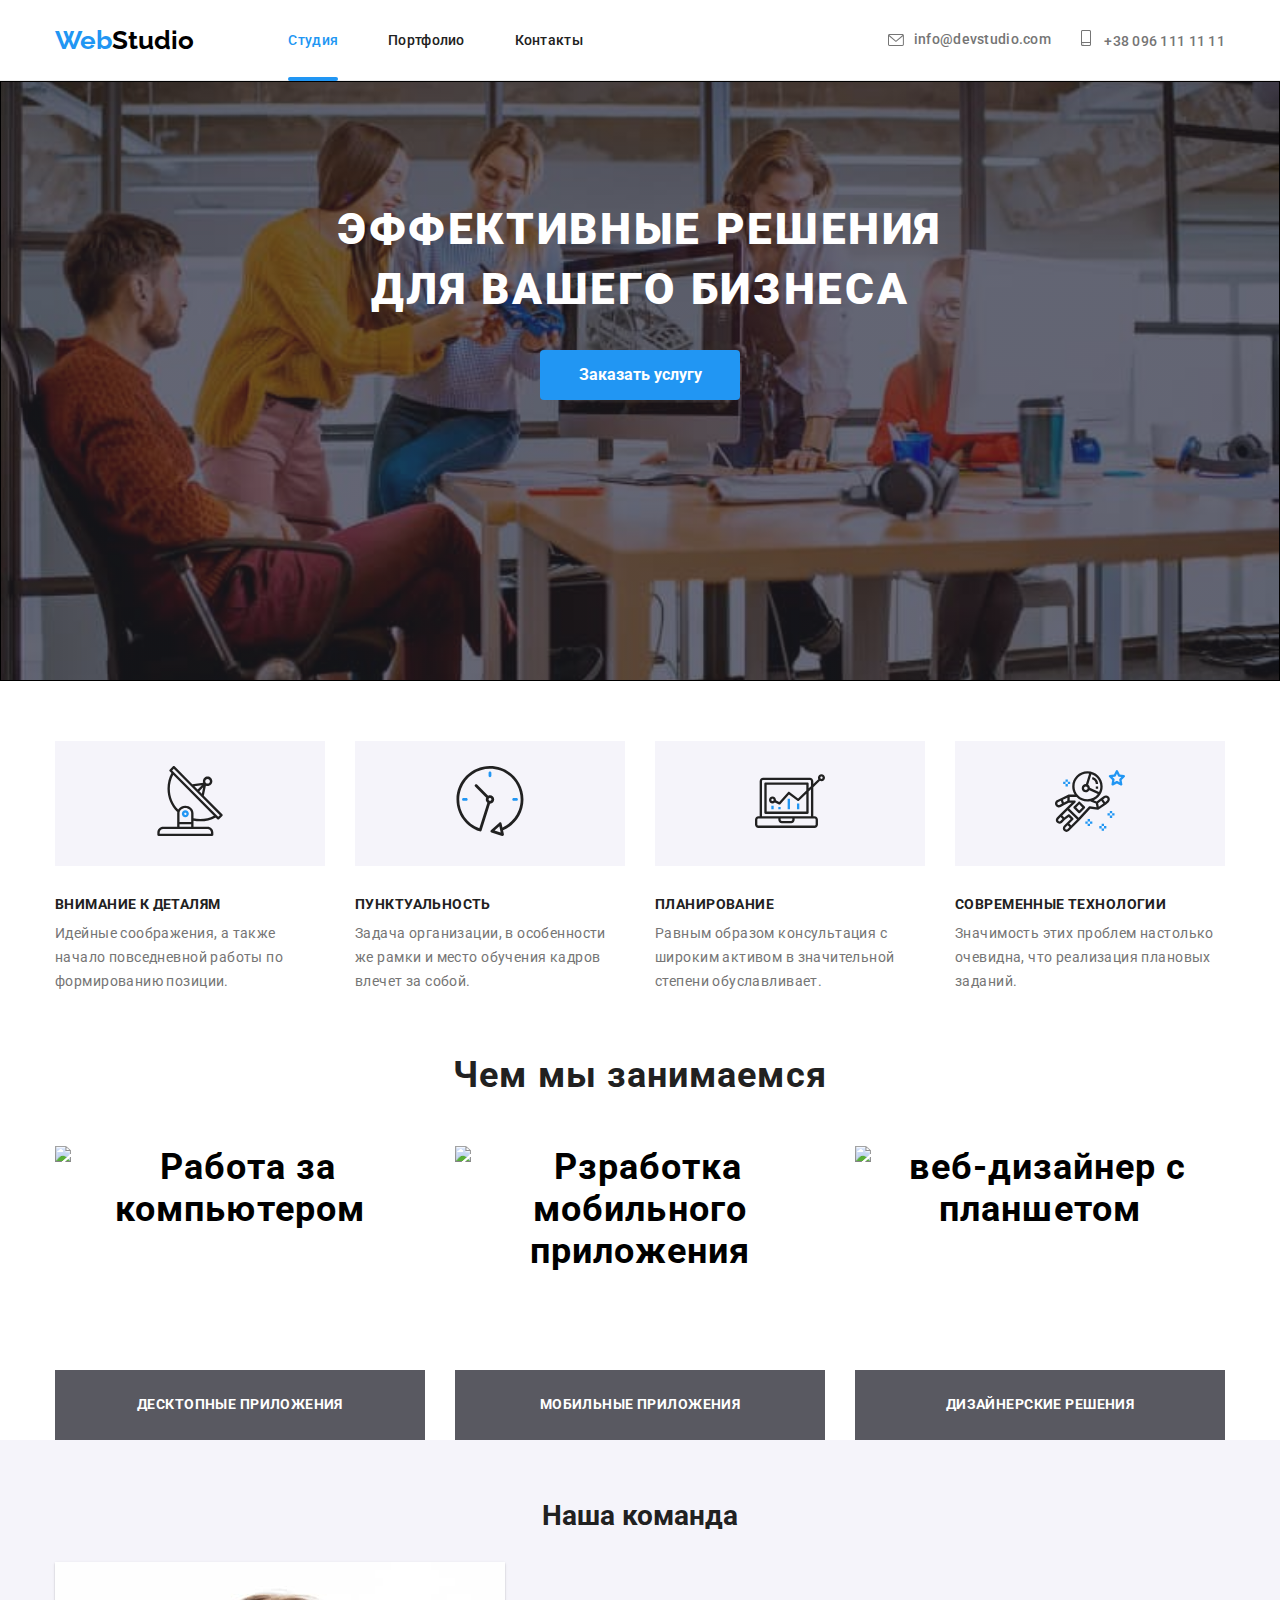
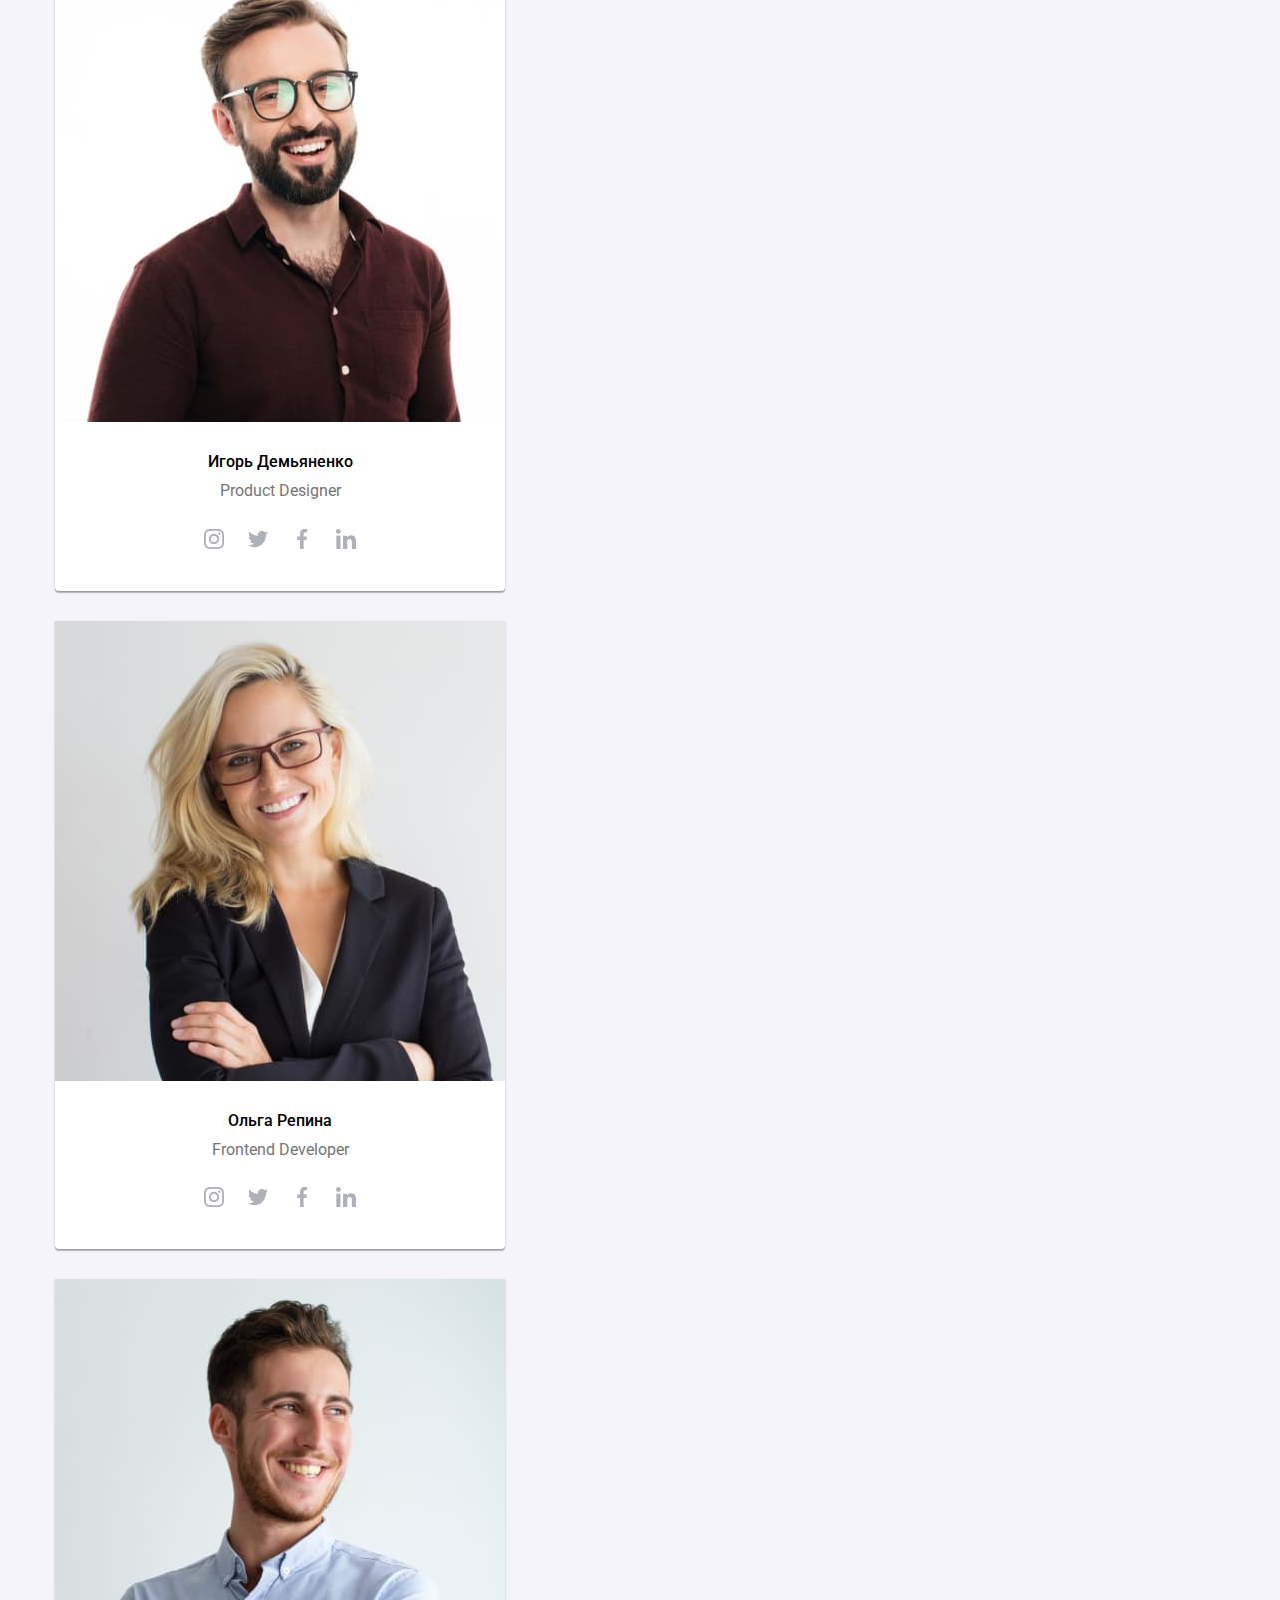
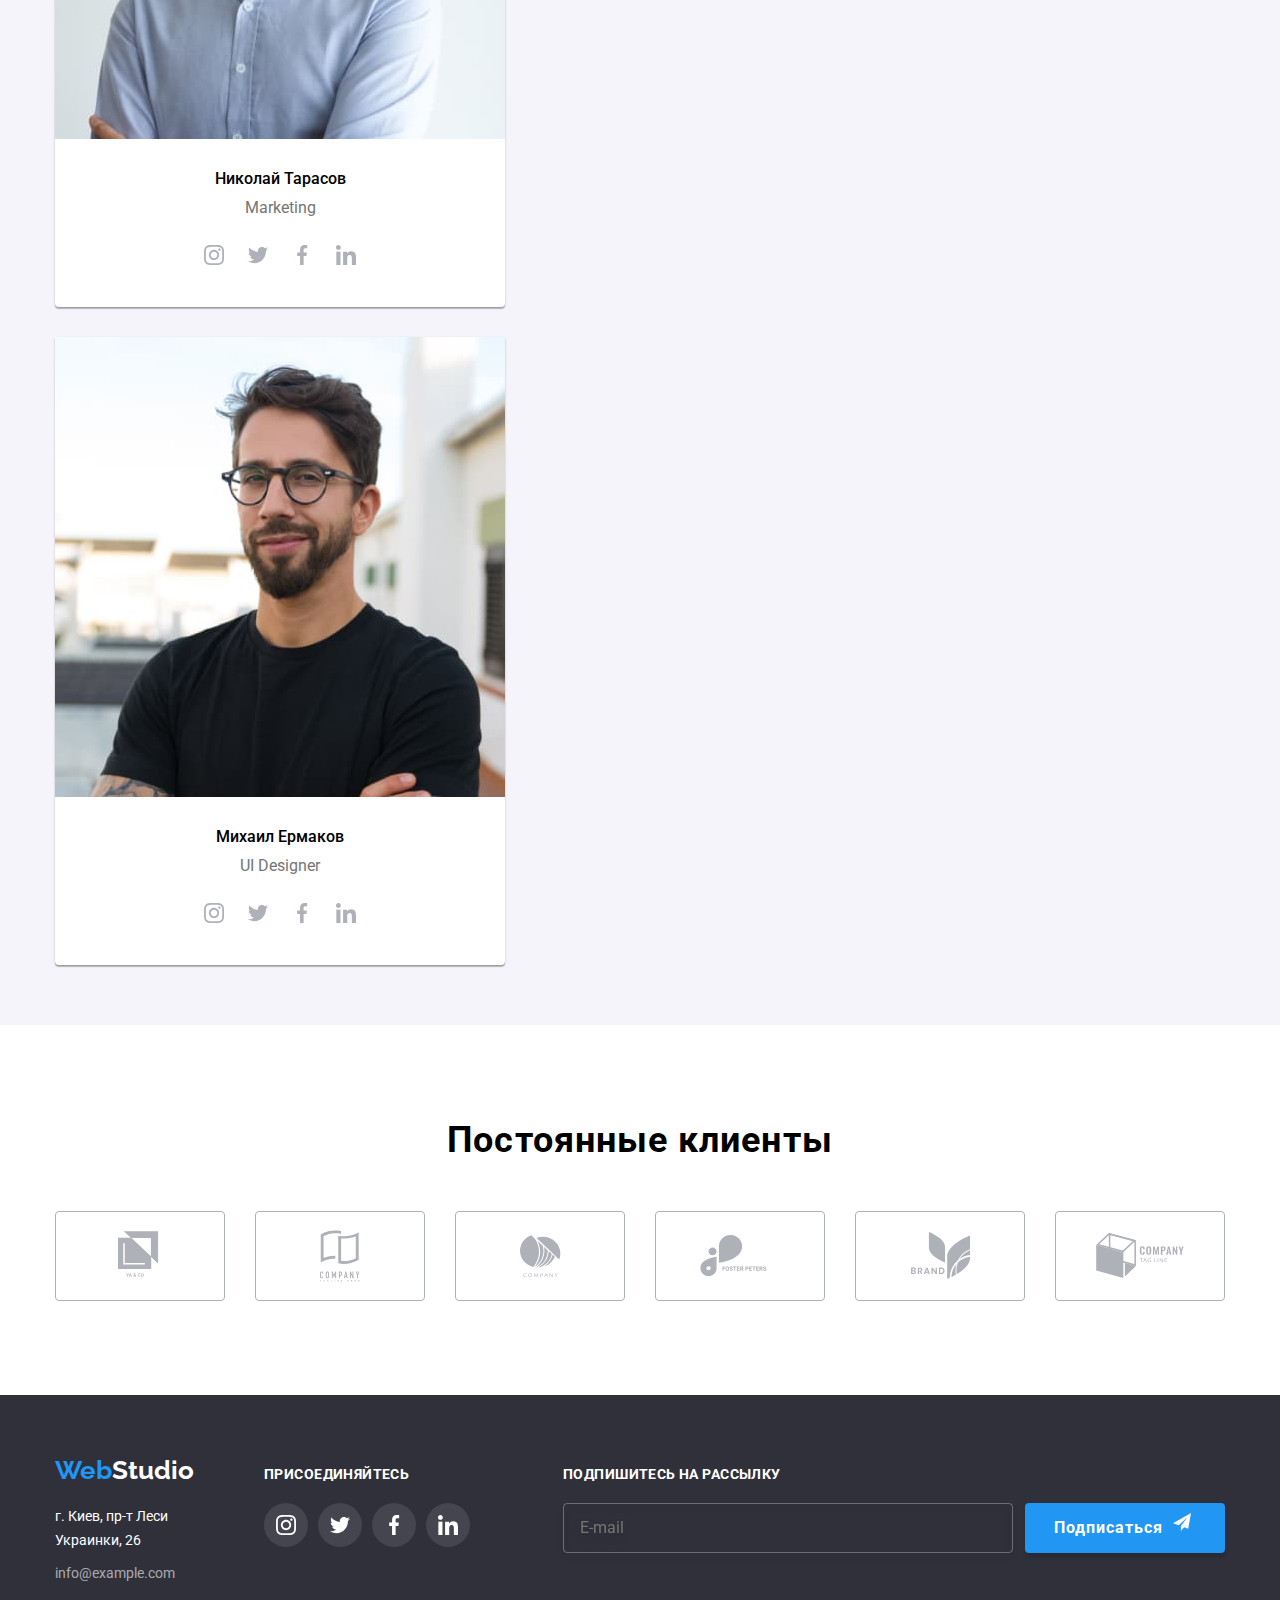
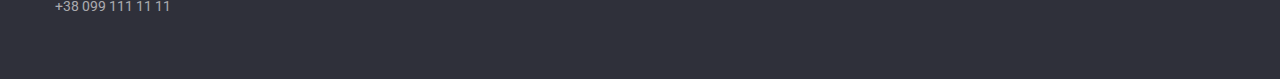
==== commit d5a4178b: "Добавляет фото в team" ====
--- a/index.html
+++ b/index.html
@@ -173,12 +173,16 @@
           <h2 class="section-title">Наша команда</h2>
           <ul class="staff-list">
             <li class="team-card">
-              <img
-                src="images/productdesigner.img.jpg"
+              <picture>
+<source srcset="./images/productdesignermobile@1x.jpg 1x, ./images/productdesignermobile@2x.jpg 2x" media="(max-width:767px)"  sizes="(min-width: 1200px) 270px, (min-width: 768px) 354px, 450px" type="image/jpg">
+  <source srcset="./images/productdesignertablet@1x.jpg 1x, ./images/productdesignertablet@2x.jpg 2x" media="=(min-width:768px)" sizes="(min-width: 1200px) 270px, (min-width: 768px) 354px, 450px" type="image/jpg">
+    <source srcset="./images/productdesignerdesk@1x.jpg 1x, ./images/productdesignerdesk@2x.jpg 2x" media="=(min-width:1200px)" sizes="(min-width: 1200px) 270px, (min-width: 768px) 354px, 450px" type="image/jpg"> 
+
+                <img
+                src="./images/productdesignermobile@1x.jpg"
                 alt="Product Designer"
-                width="450"
-                height="460"
-              />
+              /></picture>
+              
               <div class="our-team">
                 <h3 class="title-name">Игорь Демьяненко</h3>
                 <p lang="en">Product Designer</p>
@@ -216,13 +220,17 @@
             </li>
 
             <li class="team-card">
-              <img
+              <picture>
+                <source srcset="./images/frontenddevelopermobile@1x.jpg 1x, ./images/frontenddevelopermobile@2x.jpg 2x" media="(max-width:767px)" sizes="(min-width: 1200px) 270px, (min-width: 768px) 354px, 450px" type="image/jpg">
+                <source srcset="./images/frontenddevelopertablet@1x.jpg 1x, ./images/frontenddevelopertablet@2x.jpg 2x" media="=(min-width:768px)" sizes="(min-width: 1200px) 270px, (min-width: 768px) 354px, 450px" type="image/jpg"> 
+                <source srcset="./images/desktop/frontenddeveloperd@1x.jpg 1x, ./images/frontenddeveloperd@2x.jpg 2x" media="=(min-width:1200px)" sizes="(min-width: 1200px) 270px, (min-width: 768px) 354px, 450px" type="image/jpg">
+
+                <img
                 class="photo"
-                src="./images/frontenddeveloper.img.jpg"
+                src="./images/frontenddevelopermobile@1x.jpg" 
                 alt="Frontend Developer"
-                width="450"
-                height="460"
-              />
+              /></picture>
+              
               <div class="our-team">
                 <h3 class="title-name">Ольга Репина</h3>
                 <p lang="en">Frontend Developer</p>
@@ -259,12 +267,16 @@
               </div>
             </li>
             <li class="team-card">
-              <img
-                src="./images/marketing.img.jpg"
+              <picture>
+                <source srcset="./images/marketingmobile@1x.jpg 1x, ./images/marketingmobile@2x.jpg 2x" media="(max-width:767px)" sizes="(min-width: 1200px) 270px, (min-width: 768px) 354px, 450px" type="image/jpg">
+                <source srcset="./images/marketingtablet@1x.jpg 1x, ./images/marketingtablet@2x.jpg 2x" media="=(min-width:768px)" sizes="(min-width: 1200px) 270px, (min-width: 768px) 354px, 450px" type="image/jpg">
+                <source srcset="./images/marketingdesk@1x.jpg 1x, ./images/marketingdesk@2x.jpg 2x" media="=(min-width:1200px)" sizes="(min-width: 1200px) 270px, (min-width: 768px) 354px, 450px" type="image/jpg">
+                
+                <img
+                src="./images/marketingmobile@1x.jpg"
                 alt="Marketing"
-                width="450"
-                height="460"
-              />
+              /></picture>
+              
               <div class="our-team">
                 <h3 class="title-name">Николай Тарасов</h3>
                 <p lang="en">Marketing</p>
@@ -301,12 +313,16 @@
               </div>
             </li>
             <li class="team-card">
-              <img
-                src="./images/uidesigner.img.jpg"
+              <picture>
+                <source srcset="./images/uidesignermobile@1x.jpg 1x, ./images/uidesignermobile@2x.jpg 2x" media="(max-width:767px)" sizes="(min-width: 1200px) 270px, (min-width: 768px) 354px, 450px" type="image/jpg">
+                <source srcset="./images/uidesignertablet@1x.jpg 1x, ./images/uidesignertablet@2x.jpg 2x" media="=(min-width:768px)" sizes="(min-width: 1200px) 270px, (min-width: 768px) 354px, 450px" type="image/jpg">
+                <source srcset="/images/uidesignerdesk@1x.jpg 1x, ./images/uidesignerdesk@1x.jpg 2x" media="=(min-width:1200px)" sizes="(min-width: 1200px) 270px, (min-width: 768px) 354px, 450px" type="image/jpg">
+                
+                <img
+                src="./images/uidesignermobile@1x.jpg"
                 alt="UI Designer"
-                width="450"
-                height="460"
-              />
+              /></picture>
+              
               <div class="our-team">
                 <h3 class="title-name">Михаил Ермаков</h3>
                 <p lang="en">UI Designer</p>
--- a/css/main.min.css
+++ b/css/main.min.css
@@ -1,2 +1,2 @@
-.container{margin:auto;padding-left:15px;padding-right:15px}body{font-family:"Roboto",sans-serif;margin:0px}a{text-decoration:none}li{list-style:none}img{display:block;max-width:100%;height:auto}@media screen and (min-width: 768px){.container{margin-right:0;margin-left:0px;padding-left:15px;padding-right:15px;display:-webkit-box;display:-ms-flexbox;display:flex}}@media screen and (min-width: 1200px){.container{width:1200px;margin:0 auto;padding-left:15px;padding-right:15px}}.page-header{border-bottom:1px solid #ececec;position:relative}@media screen and (max-width: 767px){.page-header .container{position:fixed;top:0;left:0;z-index:2;display:-webkit-box;display:-ms-flexbox;display:flex;-webkit-box-align:center;-ms-flex-align:center;align-items:center;-webkit-box-pack:justify;-ms-flex-pack:justify;justify-content:space-between;min-height:60px;width:100%;background-color:#fff}}@media screen and (min-width: 768px){.page-header .container{display:-webkit-box;display:-ms-flexbox;display:flex;-webkit-box-align:center;-ms-flex-align:center;align-items:center;min-height:80px;margin-right:0px;margin-left:0px}}.nav{display:-webkit-box;display:-ms-flexbox;display:flex;-webkit-box-align:center;-ms-flex-align:center;align-items:center;-webkit-box-pack:center;-ms-flex-pack:center;justify-content:center}@media screen and (min-width: 768px){.nav{display:-webkit-box;display:-ms-flexbox;display:flex;-webkit-box-align:end;-ms-flex-align:end;align-items:flex-end;margin-left:88px}}@media screen and (min-width: 1200px){.nav{-webkit-box-align:center;-ms-flex-align:center;align-items:center;display:-webkit-box;display:-ms-flexbox;display:flex}}.logoweb{font-family:"Raleway",sans-serif;font-weight:700;font-size:26px;line-height:1.17;color:#2196f3}.accent{font-family:"Raleway",sans-serif;color:#000000;font-weight:700;font-size:26px;line-height:1.17}.menu-button{display:-webkit-inline-box;display:-ms-inline-flexbox;display:inline-flex;margin:0;padding:0px;border:none;background-color:transparent}.menu-button:hover,.menu-button:focus{fill:#2196f3}.menu-button .icon-close{display:none}.menu-button.is-open .icon-close{display:block}.menu-button.is-open .icon-menu{display:none}@media screen and (min-width: 768px){.menu-button{display:none}}@media screen and (max-width: 767px){.menu-container{display:none;position:absolute;text-align:center;left:0%;top:100%;width:100%;background-color:#fff;-webkit-box-shadow:0px 4px 8px rgba(0,0,0,0.04),0px 2px 4px rgba(0,0,0,0.08),0px 1px 3px rgba(0,0,0,0.16);box-shadow:0px 4px 8px rgba(0,0,0,0.04),0px 2px 4px rgba(0,0,0,0.08),0px 1px 3px rgba(0,0,0,0.16);padding-top:60px;padding-left:140;padding-right:140;padding-bottom:60px}.menu-container.is-open{display:block}}@media screen and (min-width: 768px){.menu-container{display:-webkit-box;display:-ms-flexbox;display:flex}}@media screen and (min-width: 1200px){.menu-container{-webkit-box-align:center;-ms-flex-align:center;align-items:center}}@media screen and (max-width: 767px){.site-nav{margin:0px;padding:0px;margin-bottom:60px}}@media screen and (min-width: 768px){.site-nav{display:-webkit-box;display:-ms-flexbox;display:flex;font-size:14px;margin-bottom:0px;margin-top:0px;padding:0px}}@media screen and (min-width: 768px){.site-nav :not(:last-child){margin-right:50px}}.site-nav a{display:inline-block}.site-nav .link.current{color:#2196f3;margin-bottom:8px}@media screen and (max-width: 767px){.site-nav li:not(:last-child){margin-bottom:40px;margin-top:0;margin-right:0;margin-left:0}}@media screen and (max-width: 767px){.link{font-weight:500;font-size:18px;line-height:1.17;letter-spacing:0.02em;color:#212121;-webkit-transition:color 250ms cubic-bezier(0.4, 0, 0.2, 1);transition:color 250ms cubic-bezier(0.4, 0, 0.2, 1)}}@media screen and (min-width: 768px){.link{display:-webkit-box;display:-ms-flexbox;display:flex;-webkit-box-align:center;-ms-flex-align:center;align-items:center;margin-bottom:10px;font-weight:500;font-size:14px;line-height:1.14;letter-spacing:0.02em;color:#212121;-webkit-transition:color 250ms cubic-bezier(0.4, 0, 0.2, 1);transition:color 250ms cubic-bezier(0.4, 0, 0.2, 1)}}.link:hover,.link:focus{color:#2196f3}@media screen and (min-width: 480px){.link:not(:last-child){margin-bottom:40px}}.link.current{position:relative;padding-bottom:8px}.link-tel{color:#757575;font-weight:500;font-size:14px;line-height:1.14;letter-spacing:0.02em;-webkit-transition:color 250ms cubic-bezier(0.4, 0, 0.2, 1);transition:color 250ms cubic-bezier(0.4, 0, 0.2, 1)}.link-tel:hover,.link-tel:focus{color:#2196f3}@media screen and (max-width: 767px){.site-contacts{padding-left:0px;padding:0px;margin-bottom:0px;margin-top:0px}}@media screen and (min-width: 768px){.site-contacts{margin:0px;padding-left:0px;margin-left:84px}}@media screen and (max-width: 767px){.site-contacts li:first-child{margin-bottom:16px}}.item:not(:last-child){position:relative}.current::before{content:"";position:absolute;left:0px;height:4px;display:block;width:100%;background-color:#2196f3;border-bottom-left-radius:4px;border-bottom-right-radius:4px;border-top-left-radius:4px;border-top-right-radius:4px;bottom:-1px;-webkit-box-sizing:border-box;box-sizing:border-box}.site-contacts .link{color:#757575;-webkit-transition:color 250ms cubic-bezier(0.4, 0, 0.2, 1);transition:color 250ms cubic-bezier(0.4, 0, 0.2, 1)}.site-contacts .link:hover,.site-contacts .link:focus{color:#2196f3}.section-title{color:#212121;margin:0px}.icon{fill:currentColor;margin-right:10px}.hero{background:#c4c4c4;text-align:center;padding-top:200px;padding-bottom:200px}.overlay{border:1px solid #000000;height:600px;max-width:1600px;margin-left:auto;margin-right:auto;background-image:-webkit-gradient(linear, left top, right top, from(rgba(47,48,58,0.4)), to(rgba(47,48,58,0.4))),url(../images/hero.jpg);background-image:linear-gradient(to right, rgba(47,48,58,0.4), rgba(47,48,58,0.4)),url(../images/hero.jpg);background-size:cover;background-repeat:no-repeat;background-position:center}.hero .container{display:-webkit-box;display:-ms-flexbox;display:flex;-webkit-box-orient:vertical;-webkit-box-direction:normal;-ms-flex-direction:column;flex-direction:column;-webkit-box-align:center;-ms-flex-align:center;align-items:center}.hero-title{color:#fff;font-weight:900;font-size:44px;line-height:1.36;text-align:center;letter-spacing:0.06em;text-transform:uppercase;margin-top:0px;margin-bottom:30px}.hero button{background:#2196f3;color:#fff;font-family:"Roboto",sans-serif;font-weight:700;font-size:16px;line-height:1.88;-webkit-box-align:center;-ms-flex-align:center;align-items:center;text-align:center;border-radius:4px;padding:10px 32px;margin:0px;border:0px;cursor:pointer}.hero button{min-width:200px}.section-features{background:#fff;padding-top:60px;padding-bottom:60px}.features{text-align:center;margin-top:0px;margin-bottom:0px;padding-left:0px}.features-icon{padding:25px;margin-bottom:30px;text-align:center;background-color:#f5f4fa}.features-icon .icon{width:70px;height:70px;margin:0px}.features p{margin-top:10px;margin-bottom:0px}.features li:not(:last-child){margin-bottom:30px}.section-features .section-title{font-weight:700;font-size:14px;line-height:16px;letter-spacing:0.03em;text-transform:uppercase}.section-features .text{font-weight:400;font-size:14px;line-height:1.71;text-align:left;vertical-align:Top;letter-spacing:3%;color:#757575;letter-spacing:0.03em}@media screen and (max-width: 1199px){.section-work{display:none}}.section-work .section-title{font-weight:700;font-size:36px;line-height:1.17;text-align:center;letter-spacing:0.03em;display:block;margin-bottom:50px}.work{display:-webkit-box;display:-ms-flexbox;display:flex;-webkit-box-orient:vertical;-webkit-box-direction:normal;-ms-flex-direction:column;flex-direction:column;-webkit-box-align:center;-ms-flex-align:center;align-items:center}.section-work ul{margin-top:0;font-weight:700;font-size:36px;line-height:1.17;text-align:center;letter-spacing:0.03em;display:-webkit-box;display:-ms-flexbox;display:flex;padding-left:0px;margin-bottom:0px}.section-work li:not(:last-child){margin-right:30px}.section-work li{position:relative}.work p{display:inline-block;font-size:14px;font-weight:700;line-height:1.14;letter-spacing:0.03em;text-align:center;text-transform:uppercase;color:#fff;position:absolute;width:100%;margin:0px;background-color:rgba(47,48,58,0.8);bottom:0px;left:0px;padding-top:27px;padding-bottom:27px}.section-team{background:#f5f4fa;padding-bottom:60px;padding-top:60px}.staff-list{margin-top:30px;margin-bottom:0px;padding-left:0px}.team-card{width:450px;text-align:center;background:#fff;-webkit-box-shadow:0px 1px 3px rgba(0,0,0,0.12),0px 1px 1px rgba(0,0,0,0.14),0px 2px 1px rgba(0,0,0,0.2);box-shadow:0px 1px 3px rgba(0,0,0,0.12),0px 1px 1px rgba(0,0,0,0.14),0px 2px 1px rgba(0,0,0,0.2);border-radius:0px 0px 4px 4px}.team-card:not(:last-child){margin-bottom:30px}.section-team .section-title{font-weight:700;font-size:28px;line-height:1.17;text-align:center;vertical-align:Top;letter-spacing:3%}.section-team .title-name{font-weight:500;font-size:16px;line-height:1.19;text-align:Center;vertical-align:Top;letter-spacing:3%;margin-bottom:0px;margin-top:0px}.our-team{padding:30px 32px}.network{display:-webkit-box;display:-ms-flexbox;display:flex;margin-top:16px;padding:0px;-webkit-box-pack:center;-ms-flex-pack:center;justify-content:center}.network-link{display:-webkit-box;display:-ms-flexbox;display:flex;-webkit-box-pack:center;-ms-flex-pack:center;justify-content:center;-webkit-box-align:center;-ms-flex-align:center;align-items:center;width:44px;height:44px;border-radius:50%;color:#afb1b8;background-color:rgba(255,255,255,0.1);-webkit-transition:color 250ms cubic-bezier(0.4, 0, 0.2, 1),background-color 250ms cubic-bezier(0.4, 0, 0.2, 1);transition:color 250ms cubic-bezier(0.4, 0, 0.2, 1),background-color 250ms cubic-bezier(0.4, 0, 0.2, 1)}.network-link:hover,.network-link:focus{background-color:#2196f3;color:#fff}.net-soc{fill:currentColor}.section-team p{font-size:16px;line-height:1.19;text-align:Center;vertical-align:Top;letter-spacing:3%;color:#757575;margin-top:10px;margin-bottom:0px}.section-clients{padding-top:60px;padding-bottom:60px}.section-clients h2{font-weight:700;font-size:28px;line-height:1.17;text-align:center;letter-spacing:0.03em;padding:0px;margin:0px;margin-bottom:30px}.icon-clients{display:-webkit-box;display:-ms-flexbox;display:flex;-ms-flex-wrap:wrap;flex-wrap:wrap;-webkit-box-align:center;-ms-flex-align:center;align-items:center;-webkit-box-pack:center;-ms-flex-pack:center;justify-content:center}.icon-clients{padding:0px;margin:0px}.icon-clients li:nth-child(2n+1){margin-right:30px}.icon-clients li:nth-child(-n+4){margin-bottom:30px}.section-clients a{padding:0px;margin:0px}.logo-company{display:block;width:210px;height:90px;border:1px solid;border-radius:4px;display:-webkit-box;display:-ms-flexbox;display:flex;-webkit-box-pack:center;-ms-flex-pack:center;justify-content:center;-webkit-box-align:center;-ms-flex-align:center;align-items:center;color:#afb1b8;-webkit-transition:color 250ms cubic-bezier(0.4, 0, 0.2, 1),border 250ms cubic-bezier(0.4, 0, 0.2, 1);transition:color 250ms cubic-bezier(0.4, 0, 0.2, 1),border 250ms cubic-bezier(0.4, 0, 0.2, 1)}.logo-company:hover{color:#2196f3}.logo-company:focus{color:#2196f3}.icon-company{border-radius:0px;padding:0px;margin:0px;fill:currentColor}.footer{background:#2f303a;padding-top:60px;padding-bottom:60px}.footer .container{-webkit-box-align:baseline;-ms-flex-align:baseline;align-items:baseline}.footer .foot{display:block;display:-webkit-box;display:-ms-flexbox;display:flex;-webkit-box-orient:vertical;-webkit-box-direction:normal;-ms-flex-direction:column;flex-direction:column;-webkit-box-align:center;-ms-flex-align:center;align-items:center;margin-bottom:60px}.foot ul{padding-left:0px;margin-top:0px;margin-bottom:0px}.foot li:first-child{margin-bottom:9px}.footer .logoweb{font-family:"Raleway",sans-serif;font-weight:700;font-size:26px;line-height:1.17;color:#2196f3}.footer address{margin-top:20px;text-align:center}.footer .accent{font-family:"Raleway",sans-serif;color:#fff;font-weight:700;font-size:26px;line-height:1.17}.footer p{font-style:normal;font-size:14px;line-height:1.71;text-align:Left;vertical-align:Top;letter-spacing:3%;color:#fff;margin-bottom:9px;margin-top:0px}.address a{font-style:normal;font-size:14px;line-height:1.71;text-align:left;vertical-align:Top;letter-spacing:3%;color:rgba(255,255,255,0.6)}.social{text-align:center;margin-bottom:60px}.social b{font-style:normal;font-weight:700;font-size:14px;line-height:1.14;letter-spacing:0.03em;text-transform:uppercase;color:#fff}.social-link{display:-webkit-box;display:-ms-flexbox;display:flex;-webkit-box-pack:center;-ms-flex-pack:center;justify-content:center;padding:0px;margin-top:20px;margin-bottom:0px}.social-link li:not(:last-child){margin-right:10px}.soc{width:44px;height:44px;display:-webkit-box;display:-ms-flexbox;display:flex;-webkit-box-pack:center;-ms-flex-pack:center;justify-content:center;-webkit-box-align:center;-ms-flex-align:center;align-items:center;border-radius:50%;color:#fff;background-color:rgba(255,255,255,0.1);-webkit-transition:background-color 250ms cubic-bezier(0.4, 0, 0.2, 1);transition:background-color 250ms cubic-bezier(0.4, 0, 0.2, 1)}.soc:hover,.soc:focus{background-color:#2196f3}.foot-icon{fill:currentColor}.footer-form p{font-weight:700;font-size:14px;line-height:1.14;letter-spacing:0.03em;text-transform:uppercase;color:#fff;margin-bottom:20px;text-align:center}.mail-ent{text-align:center}.footer-input{width:358px;height:50px;left:815px;top:2785px;padding-left:16px;padding-top:15px;padding-bottom:15px;margin-bottom:20px;border:1px solid rgba(255,255,255,0.3);-webkit-box-sizing:border-box;box-sizing:border-box;-webkit-filter:drop-shadow(0px 4px 4px rgba(0,0,0,0.15));filter:drop-shadow(0px 4px 4px rgba(0,0,0,0.15));border-radius:4px;background:inherit;color:#fff}@media screen and (min-width: 480px){.footer-input{min-width:450px}}.footer-button{display:-webkit-box;display:-ms-flexbox;display:flex;text-align:center;width:200px;height:50px;margin-top:0px;margin-right:auto;margin-left:auto;padding-bottom:10px;padding-top:10px;padding-left:29px;background:#2196f3;-webkit-box-shadow:0px 4px 4px rgba(0,0,0,0.15);box-shadow:0px 4px 4px rgba(0,0,0,0.15);border-radius:4px;border:none;cursor:pointer}.footer-button span{font-weight:700;font-size:16px;line-height:1.87;margin-right:10px;display:-webkit-box;display:-ms-flexbox;display:flex;-webkit-box-align:center;-ms-flex-align:center;align-items:center;text-align:center;letter-spacing:0.06em;color:#fff}.foot-send{fill:#fff;top:0px;right:2px}.backdrop{position:fixed;top:0px;left:0px;width:100%;height:100%;background-color:rgba(0,0,0,0.2);-webkit-transition:opacity 1500ms cubic-bezier(0.25, 0.1, 0.25, 1);transition:opacity 1500ms cubic-bezier(0.25, 0.1, 0.25, 1)}.backdrop.is-hidden{opacity:0;pointer-events:none}.modal{position:absolute;top:50%;left:50%;-webkit-transform:translate(-50%, -50%);transform:translate(-50%, -50%);padding:40px;min-width:528px;min-height:581px;background:#fff;-webkit-box-shadow:0px 1px 3px rgba(0,0,0,0.12),0px 1px 1px rgba(0,0,0,0.14),0px 2px 1px rgba(0,0,0,0.2);box-shadow:0px 1px 3px rgba(0,0,0,0.12),0px 1px 1px rgba(0,0,0,0.14),0px 2px 1px rgba(0,0,0,0.2);border-radius:4px}.modal-closed{position:absolute;top:8px;right:8px;display:-webkit-box;display:-ms-flexbox;display:flex;-webkit-box-pack:center;-ms-flex-pack:center;justify-content:center;-webkit-box-align:center;-ms-flex-align:center;align-items:center;width:30px;height:30px;padding:0px;border:1px solid rgba(0,0,0,0.1);background-size:cover;background-repeat:no-repeat;background-color:transparent;color:#000000;cursor:pointer;border-radius:50%;-webkit-transition:color 250ms cubic-bezier(0.4, 0, 0.2, 1);transition:color 250ms cubic-bezier(0.4, 0, 0.2, 1)}.modal-closed:hover,.modal-closed:focus{color:#2196f3}.closed{fill:currentColor}.form{margin:0px}.form h2{margin:0px;margin-bottom:12px;font-weight:700;font-size:20px;line-height:1.15;text-align:center;letter-spacing:0.03em;color:#212121}.form-field{display:-webkit-box;display:-ms-flexbox;display:flex;-webkit-box-orient:vertical;-webkit-box-direction:normal;-ms-flex-direction:column;flex-direction:column;margin:0px;margin-bottom:20px}.form-input:not(:last-child){margin-bottom:21.53px}.form-input{border:1px solid rgba(33,33,33,0.2);border-radius:4px;max-width:448px;padding:11px 42px;-webkit-transition:border 250ms cubic-bezier(0.4, 0, 0.2, 1);transition:border 250ms cubic-bezier(0.4, 0, 0.2, 1);outline:none}.form-input:focus-within{border:1px solid #2196f3}.form-label{display:-webkit-box;display:-ms-flexbox;display:flex;-webkit-box-orient:vertical;-webkit-box-direction:normal;-ms-flex-direction:column;flex-direction:column}.form-label:focus-within{fill:#2196f3}.form-label span{font-size:14px;font-weight:400;line-height:1.71;letter-spacing:0.03em;color:#757575}.form-label a{font-size:14px;font-weight:400;line-height:1.71;letter-spacing:0.03em;color:#2196f3;text-decoration:underline}.form-icon{position:absolute;top:54%;left:12px;-webkit-transform:translateY(-50%);transform:translateY(-50%);-webkit-transition:fill 250ms cubic-bezier(0.4, 0, 0.2, 1);transition:fill 250ms cubic-bezier(0.4, 0, 0.2, 1)}.comment{min-width:448px;min-height:120px;padding:12px 16px}.form-input::-webkit-input-placeholder{font-weight:400;font-size:12px;line-height:1.17;letter-spacing:0.01em;color:rgba(117,117,117,0.5)}.form-input:-ms-input-placeholder{font-weight:400;font-size:12px;line-height:1.17;letter-spacing:0.01em;color:rgba(117,117,117,0.5)}.form-input::-ms-input-placeholder{font-weight:400;font-size:12px;line-height:1.17;letter-spacing:0.01em;color:rgba(117,117,117,0.5)}.form-input::placeholder{font-weight:400;font-size:12px;line-height:1.17;letter-spacing:0.01em;color:rgba(117,117,117,0.5)}.checkbox{display:-webkit-box;display:-ms-flexbox;display:flex;-webkit-box-pack:center;-ms-flex-pack:center;justify-content:center}.form-label{position:relative}.checkbox .form-label{display:-webkit-box;display:-ms-flexbox;display:flex;-webkit-box-orient:horizontal;-webkit-box-direction:normal;-ms-flex-direction:row;flex-direction:row;-webkit-box-align:center;-ms-flex-align:center;align-items:center}.checkbox-input{position:absolute;width:1px;height:1px;margin:-1px;border:0px;padding:0px;clip:rect(0 0 0 0);overflow:hidden}.check::before{content:"";display:inline-block;margin-right:8px;width:16px;height:15px;background-image:url(..//images/icon/icon-check.svg);background-size:contain;background-repeat:no-repeat;background-position:center;border:2px solid #212121;border-radius:2px}.checkbox-input:checked+.check::before{border-color:#2196f3;background:#2196f3;background-image:url(..//images/icon/icon-check.svg);background-size:contain;background-origin:border-box}.checkbox-input:focus+.check::before{border-color:#2196f3;background-image:url(..//images/icon/icon-check.svg);background-size:contain;background-origin:border-box}.form-button{display:-webkit-box;display:-ms-flexbox;display:flex;-webkit-box-align:center;-ms-flex-align:center;align-items:center;text-align:center;min-width:200px;min-height:50px;margin:0px;margin-right:auto;margin-left:auto;margin-top:30px;padding:10px 55px;font-weight:700;font-size:16px;line-height:1.86;letter-spacing:0.06em;color:#fff;background-color:#2196f3;-webkit-box-shadow:0px 4px 4px rgba(0,0,0,0.15);box-shadow:0px 4px 4px rgba(0,0,0,0.15);border-radius:4px;border:none}.form-button:hover,.form-button:focus{background-color:#188ce8;-webkit-box-shadow:0px 4px 4px rgba(0,0,0,0.15);box-shadow:0px 4px 4px rgba(0,0,0,0.15);cursor:pointer}.section-portfolio{padding-top:94px;padding-bottom:94px}.portfolio{display:-webkit-box;display:-ms-flexbox;display:flex;-webkit-box-orient:vertical;-webkit-box-direction:normal;-ms-flex-direction:column;flex-direction:column}.nav-button{margin-top:0px;margin-bottom:0px;display:-webkit-box;display:-ms-flexbox;display:flex;-webkit-box-pack:center;-ms-flex-pack:center;justify-content:center;padding-left:0px}.nav-button li:not(:last-child){margin-right:8px}.nav-button li{display:list-item}.nav-button .work-list{font-family:"Roboto",sans-serif;color:#212121;background:#f5f4fa;font-weight:500;font-size:16px;line-height:1.62;text-align:center;letter-spacing:0.03em;border:0px;border-radius:4px;padding-top:6px;padding-left:22px;padding-bottom:6px;padding-right:22px;-webkit-transition:background-color 250ms cubic-bezier(0.4, 0, 0.2, 1),color 250ms cubic-bezier(0.4, 0, 0.2, 1),-webkit-box-shadow 250ms cubic-bezier(0.4, 0, 0.2, 1);transition:background-color 250ms cubic-bezier(0.4, 0, 0.2, 1),color 250ms cubic-bezier(0.4, 0, 0.2, 1),-webkit-box-shadow 250ms cubic-bezier(0.4, 0, 0.2, 1);transition:background-color 250ms cubic-bezier(0.4, 0, 0.2, 1),color 250ms cubic-bezier(0.4, 0, 0.2, 1),box-shadow 250ms cubic-bezier(0.4, 0, 0.2, 1);transition:background-color 250ms cubic-bezier(0.4, 0, 0.2, 1),color 250ms cubic-bezier(0.4, 0, 0.2, 1),box-shadow 250ms cubic-bezier(0.4, 0, 0.2, 1),-webkit-box-shadow 250ms cubic-bezier(0.4, 0, 0.2, 1)}.nav-button .work-list:hover{background:#2196f3;color:#fff;-webkit-box-shadow:0px 3px 1px rgba(0,0,0,0.1),0px 1px 2px rgba(0,0,0,0.08),0px 2px 2px rgba(0,0,0,0.12);box-shadow:0px 3px 1px rgba(0,0,0,0.1),0px 1px 2px rgba(0,0,0,0.08),0px 2px 2px rgba(0,0,0,0.12)}.nav-button .work-list:focus{background:#2196f3;color:#fff}.dev{padding-left:0px;margin-top:50px;margin-bottom:0px;display:-webkit-box;display:-ms-flexbox;display:flex;-ms-flex-wrap:wrap;flex-wrap:wrap;-ms-flex-line-pack:justify;align-content:space-between}.dev-content{border-left:1px solid #eeeeee;border-right:1px solid #eeeeee;border-bottom:1px solid #eeeeee;-webkit-box-sizing:border-box;box-sizing:border-box;padding-right:24px;padding-left:24px;padding-top:20px;padding-bottom:20px}.dev-link{display:block;-webkit-transition:-webkit-box-shadow 250ms cubic-bezier(0.4, 0, 0.2, 1);transition:-webkit-box-shadow 250ms cubic-bezier(0.4, 0, 0.2, 1);transition:box-shadow 250ms cubic-bezier(0.4, 0, 0.2, 1);transition:box-shadow 250ms cubic-bezier(0.4, 0, 0.2, 1), -webkit-box-shadow 250ms cubic-bezier(0.4, 0, 0.2, 1)}.dev-link:hover{width:370px;-webkit-box-shadow:0px 1px 1px rgba(0,0,0,0.12),0px 4px 4px rgba(0,0,0,0.06),1px 4px 6px rgba(0,0,0,0.16);box-shadow:0px 1px 1px rgba(0,0,0,0.12),0px 4px 4px rgba(0,0,0,0.06),1px 4px 6px rgba(0,0,0,0.16)}.dev-link:focus{background:inherit}.dev-link:hover .dev-text,.dev-link:focus .dev-text{-webkit-transform:translateY(0);transform:translateY(0)}.dev li:nth-child(-n+6){margin-bottom:30px}.dev li:not(:last-child){margin-right:30px}.dev li:nth-of-type(3n+0){margin-right:0px}.dev-item{position:relative;overflow:hidden}.dev-text{position:absolute;top:0px;left:0px;margin:0px;height:100%;padding:63px 24px;font-size:18px;line-height:1.56;letter-spacing:0.03em;color:#fff;background-color:#2196f3;overflow:hidden;-webkit-transform:translateY(100%);transform:translateY(100%);-webkit-transition:-webkit-transform 250ms cubic-bezier(0.4, 0, 0.2, 1);transition:-webkit-transform 250ms cubic-bezier(0.4, 0, 0.2, 1);transition:transform 250ms cubic-bezier(0.4, 0, 0.2, 1);transition:transform 250ms cubic-bezier(0.4, 0, 0.2, 1), -webkit-transform 250ms cubic-bezier(0.4, 0, 0.2, 1)}.card-image{display:block}.dev h2{color:#212121;font-weight:700;font-size:18px;line-height:2;letter-spacing:0.06em;margin-top:0px;margin-bottom:0px}.dev-content p{color:#757575;font-weight:400;font-size:16px;line-height:1.88;letter-spacing:0.03em;margin-top:4px;margin-bottom:0px}
+.container{margin-left:auto;margin-right:auto;padding-left:15px;padding-right:15px}@media screen and (min-width: 480px){.container{width:480px}}@media screen and (min-width: 768px){.container{width:768px}}@media screen and (min-width: 1200px){.container{width:1200px}}body{font-family:"Roboto",sans-serif;margin:0px}a{text-decoration:none}li{list-style:none}img{display:block;max-width:100%;height:auto}.page-header{border-bottom:1px solid #ececec;position:relative}@media screen and (min-width: 480px){.page-header .container .container{width:480px}}@media screen and (min-width: 480px) and (max-width: 767px){.page-header .container{position:fixed;top:0;left:0;display:-webkit-box;display:-ms-flexbox;display:flex;-webkit-box-align:center;-ms-flex-align:center;align-items:center;-webkit-box-pack:justify;-ms-flex-pack:justify;justify-content:space-between;min-height:60px;width:100%;background-color:#fff}}@media screen and (min-width: 480px) and (min-width: 768px){.page-header .container{width:768px;display:-webkit-box;display:-ms-flexbox;display:flex;-webkit-box-align:center;-ms-flex-align:center;align-items:center;min-height:80px}}@media screen and (min-width: 480px) and (min-width: 1200px){.page-header .container{width:1200px;padding-left:15px;padding-right:15px;display:-webkit-box;display:-ms-flexbox;display:flex;-webkit-box-pack:justify;-ms-flex-pack:justify;justify-content:space-between;-webkit-box-align:center;-ms-flex-align:center;align-items:center}}.nav{display:-webkit-box;display:-ms-flexbox;display:flex;-webkit-box-align:center;-ms-flex-align:center;align-items:center;-webkit-box-pack:center;-ms-flex-pack:center;justify-content:center}@media screen and (min-width: 768px){.nav{display:-webkit-box;display:-ms-flexbox;display:flex;-webkit-box-align:end;-ms-flex-align:end;align-items:flex-end;margin-left:88px}}@media screen and (min-width: 1200px){.nav{-webkit-box-align:center;-ms-flex-align:center;align-items:center;display:-webkit-box;display:-ms-flexbox;display:flex;margin-left:93px}}.logoweb{font-family:"Raleway",sans-serif;font-weight:700;font-size:26px;line-height:1.17;color:#2196f3}.accent{font-family:"Raleway",sans-serif;color:#000000;font-weight:700;font-size:26px;line-height:1.17}.menu-button{display:-webkit-inline-box;display:-ms-inline-flexbox;display:inline-flex;margin:0;padding:0px;border:none;background-color:transparent}.menu-button:hover,.menu-button:focus{fill:#2196f3}.menu-button .icon-close{display:none}.menu-button.is-open .icon-close{display:block}.menu-button.is-open .icon-menu{display:none}@media screen and (min-width: 768px){.menu-button{display:none}}@media screen and (max-width: 767px){.menu-container{display:none;position:absolute;text-align:center;left:0%;top:100%;width:100%;background-color:#fff;-webkit-box-shadow:0px 4px 8px rgba(0,0,0,0.04),0px 2px 4px rgba(0,0,0,0.08),0px 1px 3px rgba(0,0,0,0.16);box-shadow:0px 4px 8px rgba(0,0,0,0.04),0px 2px 4px rgba(0,0,0,0.08),0px 1px 3px rgba(0,0,0,0.16);padding-top:60px;padding-left:140;padding-right:140;padding-bottom:60px}.menu-container.is-open{display:block}}@media screen and (min-width: 768px){.menu-container{display:-webkit-box;display:-ms-flexbox;display:flex}}@media screen and (min-width: 1200px){.menu-container{-webkit-box-align:center;-ms-flex-align:center;align-items:center}}@media screen and (max-width: 767px){.site-nav{margin:0px;padding:0px;margin-bottom:60px}}@media screen and (min-width: 768px){.site-nav{display:-webkit-box;display:-ms-flexbox;display:flex;font-size:14px;margin-bottom:0px;margin-top:0px;padding:0px}}@media screen and (min-width: 1200px){.site-nav{-webkit-box-align:center;-ms-flex-align:center;align-items:center}}@media screen and (min-width: 768px){.site-nav :not(:last-child){margin-right:50px}}.site-nav a{display:inline-block}.site-nav .link.current{color:#2196f3;margin-bottom:8px}@media screen and (min-width: 1200px){.site-nav .link.current{margin-bottom:0px}}@media screen and (min-width: 1200px){.site-nav .link{margin-right:0px}}@media screen and (max-width: 767px){.site-nav li:not(:last-child){margin-bottom:40px;margin-top:0;margin-right:0;margin-left:0}}@media screen and (max-width: 767px){.link{font-weight:500;font-size:18px;line-height:1.17;letter-spacing:0.02em;color:#212121;-webkit-transition:color 250ms cubic-bezier(0.4, 0, 0.2, 1);transition:color 250ms cubic-bezier(0.4, 0, 0.2, 1)}}@media screen and (min-width: 768px){.link{display:-webkit-box;display:-ms-flexbox;display:flex;-webkit-box-align:center;-ms-flex-align:center;align-items:center;margin-bottom:10px;font-weight:500;font-size:14px;line-height:1.17;letter-spacing:0.02em;color:#212121;-webkit-transition:color 250ms cubic-bezier(0.4, 0, 0.2, 1);transition:color 250ms cubic-bezier(0.4, 0, 0.2, 1)}}@media screen and (min-width: 1200px){.link{margin-right:30px;padding-top:32px;padding-bottom:32px;-webkit-box-pack:justify;-ms-flex-pack:justify;justify-content:space-between;font-size:14px;margin-bottom:0px}}.link:hover,.link:focus{color:#2196f3}@media screen and (min-width: 480px){.link:not(:last-child){margin-bottom:40px}}.link.current{position:relative}.link-tel{color:#757575;font-weight:500;font-size:14px;line-height:1.14;letter-spacing:0.02em;-webkit-transition:color 250ms cubic-bezier(0.4, 0, 0.2, 1);transition:color 250ms cubic-bezier(0.4, 0, 0.2, 1)}.link-tel:hover,.link-tel:focus{color:#2196f3}@media screen and (min-width: 768px){.link-tel{font-size:12px;line-height:1.16;letter-spacing:0.02em}}@media screen and (min-width: 1200px){.link-tel{padding-top:32px;padding-bottom:32px;font-size:14px}}@media screen and (max-width: 767px){.site-contacts{padding-left:0px;padding:0px;margin-bottom:0px;margin-top:0px}}@media screen and (min-width: 768px){.site-contacts{margin:0px;padding-left:0px;margin-left:84px}}@media screen and (min-width: 1200px){.site-contacts{display:-webkit-box;display:-ms-flexbox;display:flex;-webkit-box-align:center;-ms-flex-align:center;align-items:center;margin-left:305px}}@media screen and (min-width: 768px){.site-contacts .link{font-size:12px;line-height:1.16;letter-spacing:0.02em}}@media screen and (min-width: 768px){.site-contacts .link{font-size:14px;line-height:1.14;letter-spacing:0.02em}}@media screen and (max-width: 767px){.site-contacts li:first-child{margin-bottom:16px}}.item:not(:last-child){position:relative}.current::before{content:"";position:absolute;left:0px;height:4px;display:block;width:100%;background-color:#2196f3;border-bottom-left-radius:4px;border-bottom-right-radius:4px;border-top-left-radius:4px;border-top-right-radius:4px;bottom:-12px;-webkit-box-sizing:border-box;box-sizing:border-box}@media screen and (min-width: 768px){.current::before{bottom:-28px}}@media screen and (min-width: 1200px){.current::before{bottom:-1px}}.site-contacts .link{color:#757575;-webkit-transition:color 250ms cubic-bezier(0.4, 0, 0.2, 1);transition:color 250ms cubic-bezier(0.4, 0, 0.2, 1)}.site-contacts .link:hover,.site-contacts .link:focus{color:#2196f3}.section-title{color:#212121;margin:0px}.icon{fill:currentColor;margin-right:10px}.hero{background:#c4c4c4;text-align:center;padding-top:118px;padding-bottom:118px}@media screen and (max-width: 767px){.hero{margin-bottom:0px;margin-left:0px;margin-right:0px;margin-top:60px}}.overlay{border:1px solid #000000;height:400px;max-width:480px;margin-left:auto;margin-right:auto;background-image:-webkit-gradient(linear, left top, right top, from(rgba(47,48,58,0.4)), to(rgba(47,48,58,0.4))),url(..//..//images/hero-mobile@1x.jpg);background-image:linear-gradient(to right, rgba(47,48,58,0.4), rgba(47,48,58,0.4)),url(..//..//images/hero-mobile@1x.jpg);background-size:cover;background-repeat:no-repeat;background-position:center}@media screen and (-webkit-min-device-pixel-ratio: 2), screen and (min-resolution: 192dpi), screen and (min-resolution: 2dppx){.overlay{background-image:-webkit-gradient(linear, left top, right top, from(rgba(47,48,58,0.4)), to(rgba(47,48,58,0.4))),url(..//..//images/hero-mobile@2x.jpg);background-image:linear-gradient(to right, rgba(47,48,58,0.4), rgba(47,48,58,0.4)),url(..//..//images/hero-mobile@2x.jpg);background-size:cover;background-repeat:no-repeat;background-position:center}}@media screen and (min-width: 768px){.overlay{height:400px;max-width:1600px;background-image:-webkit-gradient(linear, left top, right top, from(rgba(47,48,58,0.4)), to(rgba(47,48,58,0.4))),url(..//..//images/hero-tablet@1x.jpg);background-image:linear-gradient(to right, rgba(47,48,58,0.4), rgba(47,48,58,0.4)),url(..//..//images/hero-tablet@1x.jpg);background-size:cover;background-repeat:no-repeat;background-position:center}}@media screen and (min-width: 768px) and (-webkit-min-device-pixel-ratio: 2), screen and (min-width: 768px) and (min-resolution: 192dpi), screen and (min-width: 768px) and (min-resolution: 2dppx){.overlay{background-image:-webkit-gradient(linear, left top, right top, from(rgba(47,48,58,0.4)), to(rgba(47,48,58,0.4))),url(..//../images/hero-tablet@2x.jpg);background-image:linear-gradient(to right, rgba(47,48,58,0.4), rgba(47,48,58,0.4)),url(..//../images/hero-tablet@2x.jpg)}}@media screen and (min-width: 768px) and (min-width: 1200px){.overlay{height:600px;max-width:1600px}}.hero .container{display:-webkit-box;display:-ms-flexbox;display:flex;-webkit-box-orient:vertical;-webkit-box-direction:normal;-ms-flex-direction:column;flex-direction:column;-webkit-box-align:center;-ms-flex-align:center;align-items:center}.hero-title{color:#fff;font-weight:900;font-size:26px;line-height:1.61;text-align:center;letter-spacing:0.06em;text-transform:uppercase;margin-top:0px;margin-bottom:30px}@media screen and (min-width: 1200px){.hero-title{font-size:44px;line-height:1.36}}.hero button{background:#2196f3;color:#fff;font-family:"Roboto",sans-serif;font-weight:700;font-size:16px;line-height:1.88;-webkit-box-align:center;-ms-flex-align:center;align-items:center;text-align:center;border-radius:4px;padding:10px 32px;margin:0px;border:0px;cursor:pointer;min-width:200px}.section-features{background:#fff;padding-top:60px;padding-bottom:60px}.features{text-align:center;margin-top:0px;margin-bottom:0px;padding-left:0px}@media screen and (min-width: 768px){.features{display:-webkit-box;display:-ms-flexbox;display:flex;-ms-flex-wrap:wrap;flex-wrap:wrap;margin-right:0px;margin-left:0px;margin-top:0px;margin-bottom:0px}}@media screen and (min-width: 1200px){.features{-ms-flex-wrap:nowrap;flex-wrap:nowrap}}.features-icon{padding:25px;margin-bottom:30px;text-align:center;background-color:#f5f4fa}.features-icon .icon{width:70px;height:70px;margin:0px}.features p{margin-top:10px;margin-bottom:0px}.features li:not(:last-child){margin-bottom:30px}@media screen and (min-width: 768px){.features li:nth-child(-n+2){margin-bottom:30px}}@media screen and (min-width: 768px){.features li:nth-child(2n+1){margin-right:30px}}@media screen and (min-width: 768px){.features li{width:calc((100% - 30px) / 2)}}@media screen and (min-width: 1200px){.features li:not(:last-child){margin-right:30px;margin-bottom:0px}}@media screen and (min-width: 1200px){.features li{width:calc((100% - 3 * 30px) / 4)}}.section-features .section-title{font-weight:700;font-size:14px;line-height:16px;letter-spacing:0.03em;text-transform:uppercase}@media screen and (min-width: 768px){.section-features .section-title{text-align:start}}.section-features .text{font-weight:400;font-size:14px;line-height:1.71;text-align:left;vertical-align:Top;letter-spacing:3%;color:#757575;letter-spacing:0.03em}@media screen and (max-width: 1199px){.section-work{display:none}}.section-work .section-title{font-weight:700;font-size:36px;line-height:1.17;text-align:center;letter-spacing:0.03em;display:block;margin-bottom:50px}.work{display:-webkit-box;display:-ms-flexbox;display:flex;-webkit-box-orient:vertical;-webkit-box-direction:normal;-ms-flex-direction:column;flex-direction:column;-webkit-box-align:center;-ms-flex-align:center;align-items:center}.section-work ul{margin-top:0;font-weight:700;font-size:36px;line-height:1.17;text-align:center;letter-spacing:0.03em;display:-webkit-box;display:-ms-flexbox;display:flex;padding-left:0px;margin-bottom:0px}.section-work li:not(:last-child){margin-right:30px}.section-work li{position:relative}.work p{display:inline-block;font-size:14px;font-weight:700;line-height:1.14;letter-spacing:0.03em;text-align:center;text-transform:uppercase;color:#fff;position:absolute;width:100%;margin:0px;background-color:rgba(47,48,58,0.8);bottom:0px;left:0px;padding-top:27px;padding-bottom:27px}.section-team{background:#f5f4fa;padding-bottom:60px;padding-top:60px}.staff-list{margin-top:30px;margin-bottom:0px;padding-left:0px}.team-card{width:450px;text-align:center;background:#fff;-webkit-box-shadow:0px 1px 3px rgba(0,0,0,0.12),0px 1px 1px rgba(0,0,0,0.14),0px 2px 1px rgba(0,0,0,0.2);box-shadow:0px 1px 3px rgba(0,0,0,0.12),0px 1px 1px rgba(0,0,0,0.14),0px 2px 1px rgba(0,0,0,0.2);border-radius:0px 0px 4px 4px}.team-card:not(:last-child){margin-bottom:30px}.section-team .section-title{font-weight:700;font-size:28px;line-height:1.17;text-align:center;vertical-align:Top;letter-spacing:3%}.section-team .title-name{font-weight:500;font-size:16px;line-height:1.19;text-align:Center;vertical-align:Top;letter-spacing:3%;margin-bottom:0px;margin-top:0px}.our-team{padding:30px 32px}.network{display:-webkit-box;display:-ms-flexbox;display:flex;margin-top:16px;padding:0px;-webkit-box-pack:center;-ms-flex-pack:center;justify-content:center}.network-link{display:-webkit-box;display:-ms-flexbox;display:flex;-webkit-box-pack:center;-ms-flex-pack:center;justify-content:center;-webkit-box-align:center;-ms-flex-align:center;align-items:center;width:44px;height:44px;border-radius:50%;color:#afb1b8;background-color:rgba(255,255,255,0.1);-webkit-transition:color 250ms cubic-bezier(0.4, 0, 0.2, 1),background-color 250ms cubic-bezier(0.4, 0, 0.2, 1);transition:color 250ms cubic-bezier(0.4, 0, 0.2, 1),background-color 250ms cubic-bezier(0.4, 0, 0.2, 1)}.network-link:hover,.network-link:focus{background-color:#2196f3;color:#fff}.net-soc{fill:currentColor}.section-team p{font-size:16px;line-height:1.19;text-align:Center;vertical-align:Top;letter-spacing:3%;color:#757575;margin-top:10px;margin-bottom:0px}.section-clients{padding-top:60px;padding-bottom:60px}@media screen and (min-width: 1200px){.section-clients{padding-top:94px;padding-bottom:94px}}.section-clients h2{font-weight:700;font-size:28px;line-height:1.17;text-align:center;letter-spacing:0.03em;padding:0px;margin:0px;margin-bottom:30px}@media screen and (min-width: 1200px){.section-clients h2{margin-bottom:50px;font-size:36px}}.icon-clients{display:-webkit-box;display:-ms-flexbox;display:flex;-ms-flex-wrap:wrap;flex-wrap:wrap;-webkit-box-align:center;-ms-flex-align:center;align-items:center;-webkit-box-pack:center;-ms-flex-pack:center;justify-content:center;padding-left:0px;margin:0px}@media screen and (min-width: 1200px){.icon-clients{-ms-flex-wrap:nowrap;flex-wrap:nowrap}}.icon-clients li{width:210px}@media screen and (min-width: 768px){.icon-clients li{width:226px}}@media screen and (min-width: 1200px){.icon-clients li{width:170px}}@media screen and (max-width: 767px){.icon-clients li:nth-child(2n+1){margin-right:30px}}@media screen and (max-width: 767px){.icon-clients li:nth-child(-n+4){margin-bottom:30px}}@media screen and (min-width: 768px){.icon-clients li:not(:nth-child(3n)){margin-right:30px}}@media screen and (min-width: 768px){.icon-clients li:nth-child(-n+3){margin-bottom:30px}}@media screen and (min-width: 1200px){.icon-clients li:not(:last-child){margin-right:30px;margin-bottom:0px}}.section-clients a{padding:0px;margin:0px}.logo-company{display:block;width:100%;height:90px;border:1px solid;border-radius:4px;display:-webkit-box;display:-ms-flexbox;display:flex;-webkit-box-pack:center;-ms-flex-pack:center;justify-content:center;-webkit-box-align:center;-ms-flex-align:center;align-items:center;color:#afb1b8;-webkit-transition:color 250ms cubic-bezier(0.4, 0, 0.2, 1),border 250ms cubic-bezier(0.4, 0, 0.2, 1);transition:color 250ms cubic-bezier(0.4, 0, 0.2, 1),border 250ms cubic-bezier(0.4, 0, 0.2, 1)}.logo-company:hover{color:#2196f3}.logo-company:focus{color:#2196f3}.icon-company{border-radius:0px;padding:0px;margin:0px;fill:currentColor}.footer{background:#2f303a;padding-top:60px;padding-bottom:60px}@media screen and (min-width: 768px){.footer .container{display:-webkit-box;display:-ms-flexbox;display:flex;-ms-flex-wrap:wrap;flex-wrap:wrap;-webkit-box-pack:center;-ms-flex-pack:center;justify-content:center;text-align:center;-webkit-box-align:baseline;-ms-flex-align:baseline;align-items:baseline}}@media screen and (min-width: 1200px){.footer .container{-ms-flex-wrap:nowrap;flex-wrap:nowrap}}.footer .foot{display:block;display:-webkit-box;display:-ms-flexbox;display:flex;-webkit-box-orient:vertical;-webkit-box-direction:normal;-ms-flex-direction:column;flex-direction:column;-webkit-box-align:center;-ms-flex-align:center;align-items:center;margin-bottom:60px}@media screen and (min-width: 768px){.footer .foot{margin-right:165px}}@media screen and (min-width: 1200px){.footer .foot{margin-right:70px;margin-bottom:0px}}.foot ul{padding-left:0px;margin-top:0px;margin-bottom:0px}.foot li:first-child{margin-bottom:9px}.footer .logoweb{font-family:"Raleway",sans-serif;font-weight:700;font-size:26px;line-height:1.17;color:#2196f3}.footer address{margin-top:20px;text-align:center}@media screen and (min-width: 1200px){.footer address{text-align:left}}.footer .accent{font-family:"Raleway",sans-serif;color:#fff;font-weight:700;font-size:26px;line-height:1.17}.footer p{font-style:normal;font-size:14px;line-height:1.71;text-align:Left;vertical-align:Top;letter-spacing:3%;color:#fff;margin-bottom:9px;margin-top:0px}.address a{font-style:normal;font-size:14px;line-height:1.71;text-align:left;vertical-align:Top;letter-spacing:3%;color:rgba(255,255,255,0.6)}.social{text-align:center;margin-bottom:60px}@media screen and (min-width: 768px){.social{margin:0px}}@media screen and (min-width: 1200px){.social{margin-right:93px;text-align:left}}.social b{font-style:normal;font-weight:700;font-size:14px;line-height:1.14;letter-spacing:0.03em;text-transform:uppercase;color:#fff}.social-link{display:-webkit-box;display:-ms-flexbox;display:flex;-webkit-box-pack:center;-ms-flex-pack:center;justify-content:center;padding:0px;margin-top:20px;margin-bottom:0px}.social-link li:not(:last-child){margin-right:10px}.soc{width:44px;height:44px;display:-webkit-box;display:-ms-flexbox;display:flex;-webkit-box-pack:center;-ms-flex-pack:center;justify-content:center;-webkit-box-align:center;-ms-flex-align:center;align-items:center;border-radius:50%;color:#fff;background-color:rgba(255,255,255,0.1);-webkit-transition:background-color 250ms cubic-bezier(0.4, 0, 0.2, 1);transition:background-color 250ms cubic-bezier(0.4, 0, 0.2, 1)}.soc:hover,.soc:focus{background-color:#2196f3}.foot-icon{fill:currentColor}.footer-form p{font-weight:700;font-size:14px;line-height:1.14;letter-spacing:0.03em;text-transform:uppercase;color:#fff;margin-bottom:20px;text-align:center}@media screen and (min-width: 1200px){.footer-form p{text-align:left}}.mail-ent{text-align:center}@media screen and (min-width: 1200px){.mail-ent{display:-webkit-box;display:-ms-flexbox;display:flex}}.footer-input{width:358px;height:50px;left:815px;top:2785px;padding-left:16px;padding-top:15px;padding-bottom:15px;margin-bottom:20px;border:1px solid rgba(255,255,255,0.3);-webkit-box-sizing:border-box;box-sizing:border-box;-webkit-filter:drop-shadow(0px 4px 4px rgba(0,0,0,0.15));filter:drop-shadow(0px 4px 4px rgba(0,0,0,0.15));border-radius:4px;background:inherit;color:#fff}@media screen and (min-width: 480px){.footer-input{min-width:450px}}@media screen and (min-width: 480px) and (min-width: 1200px){.footer-input{margin-bottom:0px;margin-right:12px}}.footer-button{display:-webkit-box;display:-ms-flexbox;display:flex;text-align:center;width:200px;height:50px;margin-top:0px;margin-right:auto;margin-left:auto;padding-bottom:10px;padding-top:10px;padding-left:29px;background:#2196f3;-webkit-box-shadow:0px 4px 4px rgba(0,0,0,0.15);box-shadow:0px 4px 4px rgba(0,0,0,0.15);border-radius:4px;border:none;cursor:pointer}.footer-button span{font-weight:700;font-size:16px;line-height:1.87;margin-right:10px;display:-webkit-box;display:-ms-flexbox;display:flex;-webkit-box-align:center;-ms-flex-align:center;align-items:center;text-align:center;letter-spacing:0.06em;color:#fff}.foot-send{fill:#fff;top:0px;right:2px}.backdrop{position:fixed;top:0px;left:0px;width:100%;height:100%;overflow-y:scroll;background-color:rgba(0,0,0,0.2);-webkit-transition:opacity 1500ms cubic-bezier(0.25, 0.1, 0.25, 1);transition:opacity 1500ms cubic-bezier(0.25, 0.1, 0.25, 1)}@media screen and (max-width: 479px){.backdrop{padding:94px 5px}}.backdrop.is-hidden{opacity:0;pointer-events:none}.modal{position:relative;padding:40px;background:#fff;-webkit-box-shadow:0px 1px 3px rgba(0,0,0,0.12),0px 1px 1px rgba(0,0,0,0.14),0px 2px 1px rgba(0,0,0,0.2);box-shadow:0px 1px 3px rgba(0,0,0,0.12),0px 1px 1px rgba(0,0,0,0.14),0px 2px 1px rgba(0,0,0,0.2);border-radius:4px;max-width:100%;overflow-x:hidden}@media screen and (min-width: 480px){.modal{position:absolute;top:50%;left:50%;-webkit-transform:translate(-50%, -50%);transform:translate(-50%, -50%);width:450px;height:609px}}@media screen and (min-width: 1200px){.modal{width:528px;height:581px}}.modal-closed{position:absolute;top:8px;right:8px;display:-webkit-box;display:-ms-flexbox;display:flex;-webkit-box-pack:center;-ms-flex-pack:center;justify-content:center;-webkit-box-align:center;-ms-flex-align:center;align-items:center;width:30px;height:30px;padding:0px;border:1px solid rgba(0,0,0,0.1);background-size:cover;background-repeat:no-repeat;background-color:transparent;color:#000000;cursor:pointer;border-radius:50%;-webkit-transition:color 250ms cubic-bezier(0.4, 0, 0.2, 1);transition:color 250ms cubic-bezier(0.4, 0, 0.2, 1)}.modal-closed:hover,.modal-closed:focus{color:#2196f3}.closed{fill:currentColor}.form{margin:0px}.form h2{margin:0px;margin-bottom:12px;font-weight:700;font-size:20px;line-height:1.15;text-align:center;letter-spacing:0.03em;color:#212121}.form-field{display:-webkit-box;display:-ms-flexbox;display:flex;-webkit-box-orient:vertical;-webkit-box-direction:normal;-ms-flex-direction:column;flex-direction:column;margin:0px;margin-bottom:20px}@media screen and (min-width: 480px){.form-input:not(:last-child){margin-bottom:10px}}.form-input{border:1px solid rgba(33,33,33,0.2);border-radius:4px;max-width:448px;padding:11px 42px;-webkit-transition:border 250ms cubic-bezier(0.4, 0, 0.2, 1);transition:border 250ms cubic-bezier(0.4, 0, 0.2, 1);outline:none}.form-input:focus-within{border:1px solid #2196f3}.form-label{display:-webkit-box;display:-ms-flexbox;display:flex;-webkit-box-orient:vertical;-webkit-box-direction:normal;-ms-flex-direction:column;flex-direction:column}.form-label:focus-within{fill:#2196f3}.form-label span{font-size:14px;font-weight:400;line-height:1.71;letter-spacing:0.03em;color:#757575}.form-label a{font-size:14px;font-weight:400;line-height:1.71;letter-spacing:0.03em;color:#2196f3;text-decoration:underline}.form-icon{position:absolute;top:54%;left:12px;-webkit-transform:translateY(-50%);transform:translateY(-50%);-webkit-transition:fill 250ms cubic-bezier(0.4, 0, 0.2, 1);transition:fill 250ms cubic-bezier(0.4, 0, 0.2, 1)}.comment{min-height:120px;padding:12px 16px}.form-input::-webkit-input-placeholder{font-weight:400;font-size:12px;line-height:1.17;letter-spacing:0.01em;color:rgba(117,117,117,0.5)}.form-input:-ms-input-placeholder{font-weight:400;font-size:12px;line-height:1.17;letter-spacing:0.01em;color:rgba(117,117,117,0.5)}.form-input::-ms-input-placeholder{font-weight:400;font-size:12px;line-height:1.17;letter-spacing:0.01em;color:rgba(117,117,117,0.5)}.form-input::placeholder{font-weight:400;font-size:12px;line-height:1.17;letter-spacing:0.01em;color:rgba(117,117,117,0.5)}.checkbox{display:-webkit-box;display:-ms-flexbox;display:flex;-webkit-box-pack:center;-ms-flex-pack:center;justify-content:center}.form-label{position:relative}.checkbox .form-label{display:-webkit-box;display:-ms-flexbox;display:flex;-webkit-box-orient:horizontal;-webkit-box-direction:normal;-ms-flex-direction:row;flex-direction:row;-webkit-box-align:center;-ms-flex-align:center;align-items:center}.checkbox-input{position:absolute;width:1px;height:1px;margin:-1px;border:0px;padding:0px;clip:rect(0 0 0 0);overflow:hidden}.check::before{content:"";display:inline-block;margin-right:8px;width:16px;height:15px;background-image:url(..//images/icon/icon-check.svg);background-size:contain;background-repeat:no-repeat;background-position:center;border:2px solid #212121;border-radius:2px}.checkbox-input:checked+.check::before{border-color:#2196f3;background:#2196f3;background-image:url(..//images/icon/icon-check.svg);background-size:contain;background-origin:border-box}.checkbox-input:focus+.check::before{border-color:#2196f3;background-image:url(..//images/icon/icon-check.svg);background-size:contain;background-origin:border-box}.form-button{display:-webkit-box;display:-ms-flexbox;display:flex;-webkit-box-align:center;-ms-flex-align:center;align-items:center;text-align:center;min-width:200px;min-height:50px;margin:0px;margin-right:auto;margin-left:auto;margin-top:30px;padding:10px 55px;font-weight:700;font-size:16px;line-height:1.86;letter-spacing:0.06em;color:#fff;background-color:#2196f3;-webkit-box-shadow:0px 4px 4px rgba(0,0,0,0.15);box-shadow:0px 4px 4px rgba(0,0,0,0.15);border-radius:4px;border:none}.form-button:hover,.form-button:focus{background-color:#188ce8;-webkit-box-shadow:0px 4px 4px rgba(0,0,0,0.15);box-shadow:0px 4px 4px rgba(0,0,0,0.15);cursor:pointer}.section-portfolio{padding-top:94px;padding-bottom:94px}.portfolio{display:-webkit-box;display:-ms-flexbox;display:flex;-webkit-box-orient:vertical;-webkit-box-direction:normal;-ms-flex-direction:column;flex-direction:column}.nav-button{margin-top:0px;margin-bottom:0px;display:-webkit-box;display:-ms-flexbox;display:flex;-webkit-box-pack:center;-ms-flex-pack:center;justify-content:center;padding-left:0px}.nav-button li:not(:last-child){margin-right:8px}.nav-button li{display:list-item}.nav-button .work-list{font-family:"Roboto",sans-serif;color:#212121;background:#f5f4fa;font-weight:500;font-size:16px;line-height:1.62;text-align:center;letter-spacing:0.03em;border:0px;border-radius:4px;padding-top:6px;padding-left:22px;padding-bottom:6px;padding-right:22px;-webkit-transition:background-color 250ms cubic-bezier(0.4, 0, 0.2, 1),color 250ms cubic-bezier(0.4, 0, 0.2, 1),-webkit-box-shadow 250ms cubic-bezier(0.4, 0, 0.2, 1);transition:background-color 250ms cubic-bezier(0.4, 0, 0.2, 1),color 250ms cubic-bezier(0.4, 0, 0.2, 1),-webkit-box-shadow 250ms cubic-bezier(0.4, 0, 0.2, 1);transition:background-color 250ms cubic-bezier(0.4, 0, 0.2, 1),color 250ms cubic-bezier(0.4, 0, 0.2, 1),box-shadow 250ms cubic-bezier(0.4, 0, 0.2, 1);transition:background-color 250ms cubic-bezier(0.4, 0, 0.2, 1),color 250ms cubic-bezier(0.4, 0, 0.2, 1),box-shadow 250ms cubic-bezier(0.4, 0, 0.2, 1),-webkit-box-shadow 250ms cubic-bezier(0.4, 0, 0.2, 1)}.nav-button .work-list:hover{background:#2196f3;color:#fff;-webkit-box-shadow:0px 3px 1px rgba(0,0,0,0.1),0px 1px 2px rgba(0,0,0,0.08),0px 2px 2px rgba(0,0,0,0.12);box-shadow:0px 3px 1px rgba(0,0,0,0.1),0px 1px 2px rgba(0,0,0,0.08),0px 2px 2px rgba(0,0,0,0.12)}.nav-button .work-list:focus{background:#2196f3;color:#fff}.dev{padding-left:0px;margin-top:50px;margin-bottom:0px;display:-webkit-box;display:-ms-flexbox;display:flex;-ms-flex-wrap:wrap;flex-wrap:wrap;-ms-flex-line-pack:justify;align-content:space-between}.dev-content{border-left:1px solid #eeeeee;border-right:1px solid #eeeeee;border-bottom:1px solid #eeeeee;-webkit-box-sizing:border-box;box-sizing:border-box;padding-right:24px;padding-left:24px;padding-top:20px;padding-bottom:20px}.dev-link{display:block;-webkit-transition:-webkit-box-shadow 250ms cubic-bezier(0.4, 0, 0.2, 1);transition:-webkit-box-shadow 250ms cubic-bezier(0.4, 0, 0.2, 1);transition:box-shadow 250ms cubic-bezier(0.4, 0, 0.2, 1);transition:box-shadow 250ms cubic-bezier(0.4, 0, 0.2, 1), -webkit-box-shadow 250ms cubic-bezier(0.4, 0, 0.2, 1)}.dev-link:hover{width:370px;-webkit-box-shadow:0px 1px 1px rgba(0,0,0,0.12),0px 4px 4px rgba(0,0,0,0.06),1px 4px 6px rgba(0,0,0,0.16);box-shadow:0px 1px 1px rgba(0,0,0,0.12),0px 4px 4px rgba(0,0,0,0.06),1px 4px 6px rgba(0,0,0,0.16)}.dev-link:focus{background:inherit}.dev-link:hover .dev-text,.dev-link:focus .dev-text{-webkit-transform:translateY(0);transform:translateY(0)}.dev li:nth-child(-n+6){margin-bottom:30px}.dev li:not(:last-child){margin-right:30px}.dev li:nth-of-type(3n+0){margin-right:0px}.dev-item{position:relative;overflow:hidden}.dev-text{position:absolute;top:0px;left:0px;margin:0px;height:100%;padding:63px 24px;font-size:18px;line-height:1.56;letter-spacing:0.03em;color:#fff;background-color:#2196f3;overflow:hidden;-webkit-transform:translateY(100%);transform:translateY(100%);-webkit-transition:-webkit-transform 250ms cubic-bezier(0.4, 0, 0.2, 1);transition:-webkit-transform 250ms cubic-bezier(0.4, 0, 0.2, 1);transition:transform 250ms cubic-bezier(0.4, 0, 0.2, 1);transition:transform 250ms cubic-bezier(0.4, 0, 0.2, 1), -webkit-transform 250ms cubic-bezier(0.4, 0, 0.2, 1)}.card-image{display:block}.dev h2{color:#212121;font-weight:700;font-size:18px;line-height:2;letter-spacing:0.06em;margin-top:0px;margin-bottom:0px}.dev-content p{color:#757575;font-weight:400;font-size:16px;line-height:1.88;letter-spacing:0.03em;margin-top:4px;margin-bottom:0px}
 /*# sourceMappingURL=main.min.css.map */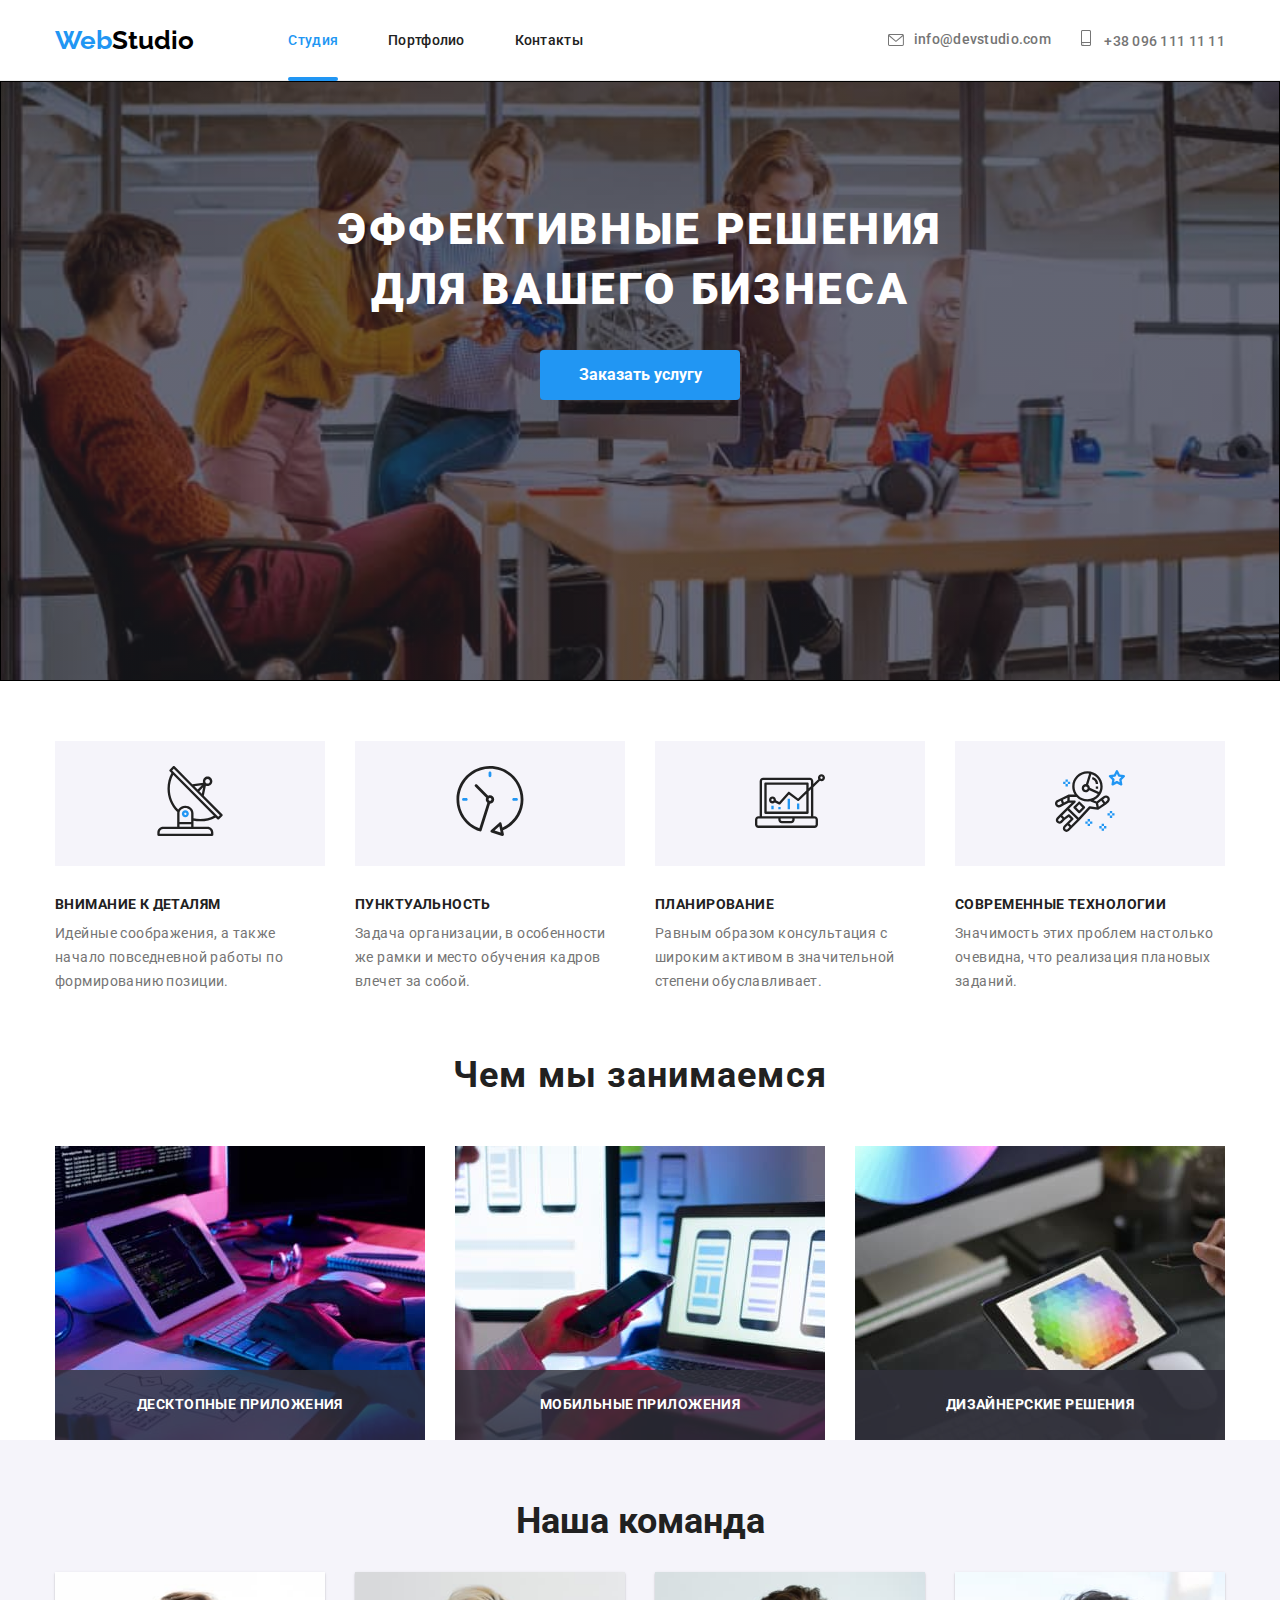
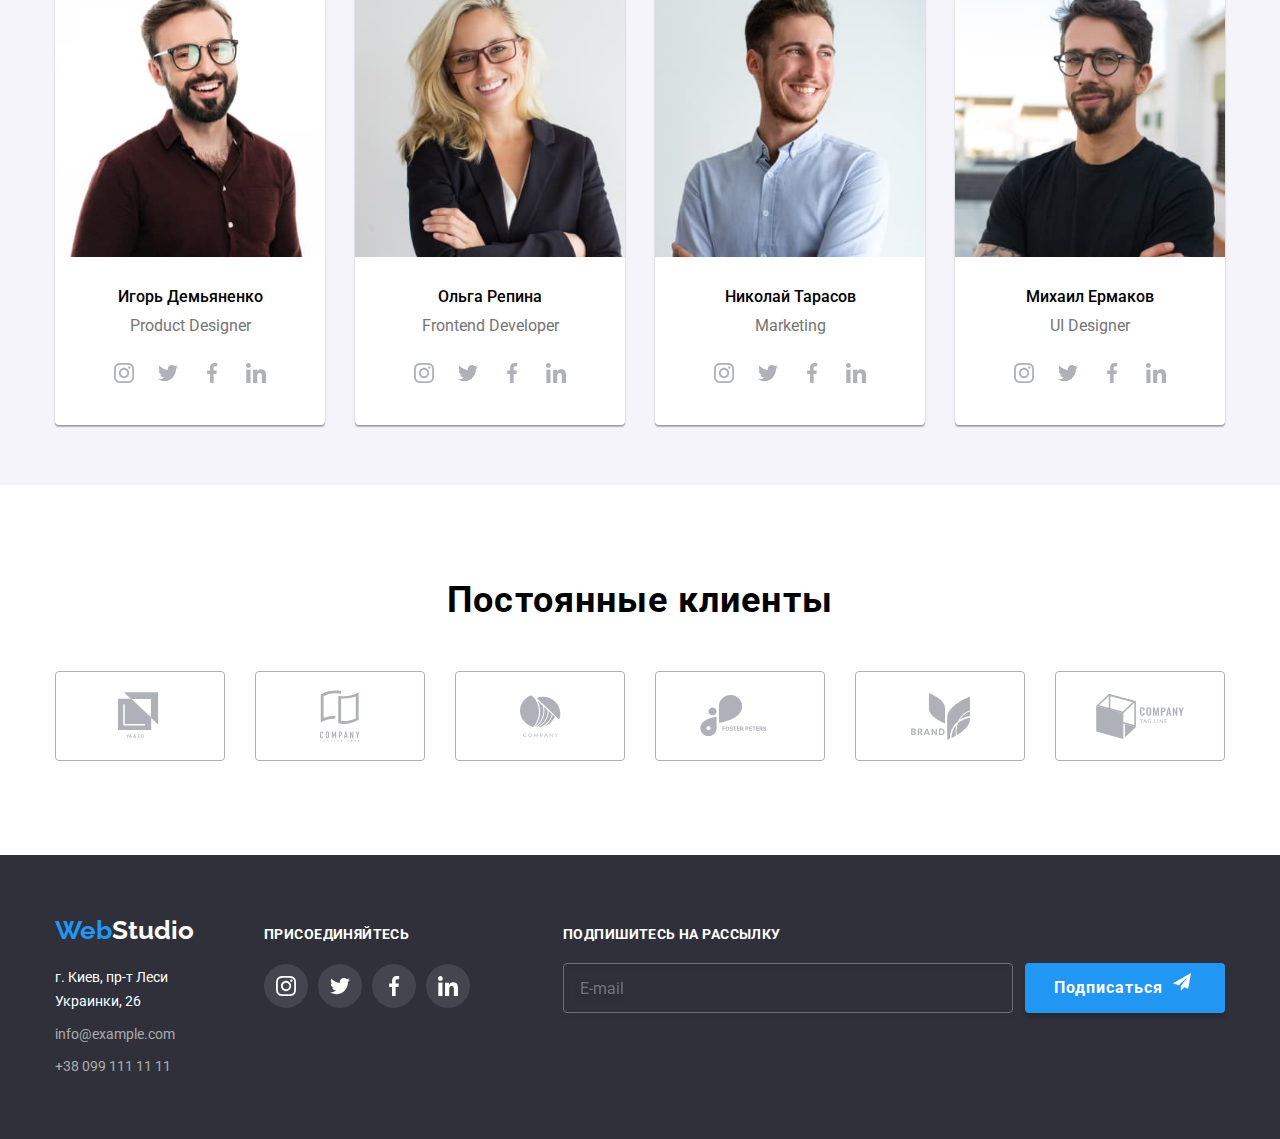
==== commit c18a3e14: "Добавляет Портфолио нав для 3" ====
--- a/index.html
+++ b/index.html
@@ -139,7 +139,9 @@
           <ul>
             <li>
               <img
-                src="./images/1.img.jpg"
+
+              srcset="./images/1@1x.jpg 1x, images/1@2x.jpg 2x"
+                src="./images/1@1x.jpg"
                 alt="Работа за компьютером"
                 width="370"
                 height="294"
@@ -148,7 +150,8 @@
             </li>
             <li>
               <img
-                src="./images/2.img.jpg"
+              srcset="./images/2@1x.jpg 1x, images/2@2x.jpg 2x"
+                src="./images/2@1x.jpg"
                 alt="Рзработка мобильного приложения"
                 width="370"
                 height="294"
@@ -157,7 +160,8 @@
             </li>
             <li>
               <img
-                src="./images/3.img.jpg"
+              srcset="./images/3@1x.jpg 1x, images/3@2x.jpg 2x"
+                src="./images/3@1x.jpg"
                 alt="веб-дизайнер с планшетом"
                 width="370"
                 height="294"
@@ -174,9 +178,9 @@
           <ul class="staff-list">
             <li class="team-card">
               <picture>
-<source srcset="./images/productdesignermobile@1x.jpg 1x, ./images/productdesignermobile@2x.jpg 2x" media="(max-width:767px)"  sizes="(min-width: 1200px) 270px, (min-width: 768px) 354px, 450px" type="image/jpg">
-  <source srcset="./images/productdesignertablet@1x.jpg 1x, ./images/productdesignertablet@2x.jpg 2x" media="=(min-width:768px)" sizes="(min-width: 1200px) 270px, (min-width: 768px) 354px, 450px" type="image/jpg">
-    <source srcset="./images/productdesignerdesk@1x.jpg 1x, ./images/productdesignerdesk@2x.jpg 2x" media="=(min-width:1200px)" sizes="(min-width: 1200px) 270px, (min-width: 768px) 354px, 450px" type="image/jpg"> 
+<source srcset="./images/productdesignermobile@1x.jpg 1x, ./images/productdesignermobile@2x.jpg 2x" media="(max-width:767px)" type="image/jpg">
+  <source srcset="./images/productdesignertablet@1x.jpg 1x, ./images/productdesignertablet@2x.jpg 2x" media="(min-width:768px)" type="image/jpg">
+    <source srcset="./images/productdesignerdesk@1x.jpg 1x, ./images/productdesignerdesk@2x.jpg 2x" media="(min-width:1200px)" type="image/jpg"> 
 
                 <img
                 src="./images/productdesignermobile@1x.jpg"
@@ -221,9 +225,9 @@
 
             <li class="team-card">
               <picture>
-                <source srcset="./images/frontenddevelopermobile@1x.jpg 1x, ./images/frontenddevelopermobile@2x.jpg 2x" media="(max-width:767px)" sizes="(min-width: 1200px) 270px, (min-width: 768px) 354px, 450px" type="image/jpg">
-                <source srcset="./images/frontenddevelopertablet@1x.jpg 1x, ./images/frontenddevelopertablet@2x.jpg 2x" media="=(min-width:768px)" sizes="(min-width: 1200px) 270px, (min-width: 768px) 354px, 450px" type="image/jpg"> 
-                <source srcset="./images/desktop/frontenddeveloperd@1x.jpg 1x, ./images/frontenddeveloperd@2x.jpg 2x" media="=(min-width:1200px)" sizes="(min-width: 1200px) 270px, (min-width: 768px) 354px, 450px" type="image/jpg">
+                <source srcset="./images/frontenddevelopermobile@1x.jpg 1x, ./images/frontenddevelopermobile@2x.jpg 2x" media="(max-width:767px)" type="image/jpg">
+                <source srcset="./images/frontenddevelopertablet@1x.jpg 1x, ./images/frontenddevelopertablet@2x.jpg 2x" media="(min-width:768px)" type="image/jpg"> 
+                <source srcset="./images/desktop/frontenddeveloperd@1x.jpg 1x, ./images/frontenddeveloperd@2x.jpg 2x" media="(min-width:1200px)" type="image/jpg">
 
                 <img
                 class="photo"
@@ -268,9 +272,9 @@
             </li>
             <li class="team-card">
               <picture>
-                <source srcset="./images/marketingmobile@1x.jpg 1x, ./images/marketingmobile@2x.jpg 2x" media="(max-width:767px)" sizes="(min-width: 1200px) 270px, (min-width: 768px) 354px, 450px" type="image/jpg">
-                <source srcset="./images/marketingtablet@1x.jpg 1x, ./images/marketingtablet@2x.jpg 2x" media="=(min-width:768px)" sizes="(min-width: 1200px) 270px, (min-width: 768px) 354px, 450px" type="image/jpg">
-                <source srcset="./images/marketingdesk@1x.jpg 1x, ./images/marketingdesk@2x.jpg 2x" media="=(min-width:1200px)" sizes="(min-width: 1200px) 270px, (min-width: 768px) 354px, 450px" type="image/jpg">
+                <source src="./images/marketingdesk@1x.jpg 1x, ./images/marketingdesk@2x.jpg 2x" media="(min-width:1200px)" type="image/jpg">
+                  <source srcset="./images/marketingtablet@1x.jpg 1x, ./images/marketingtablet@2x.jpg 2x" media="(min-width:768px)" type="image/jpg">
+                    <source srcset="./images/marketingmobile@1x.jpg 1x, ./images/marketingmobile@2x.jpg 2x" media="(max-width:767px)" type="image/jpg">
                 
                 <img
                 src="./images/marketingmobile@1x.jpg"
@@ -314,9 +318,9 @@
             </li>
             <li class="team-card">
               <picture>
-                <source srcset="./images/uidesignermobile@1x.jpg 1x, ./images/uidesignermobile@2x.jpg 2x" media="(max-width:767px)" sizes="(min-width: 1200px) 270px, (min-width: 768px) 354px, 450px" type="image/jpg">
-                <source srcset="./images/uidesignertablet@1x.jpg 1x, ./images/uidesignertablet@2x.jpg 2x" media="=(min-width:768px)" sizes="(min-width: 1200px) 270px, (min-width: 768px) 354px, 450px" type="image/jpg">
-                <source srcset="/images/uidesignerdesk@1x.jpg 1x, ./images/uidesignerdesk@1x.jpg 2x" media="=(min-width:1200px)" sizes="(min-width: 1200px) 270px, (min-width: 768px) 354px, 450px" type="image/jpg">
+                <source srcset="./images/uidesignermobile@1x.jpg 1x, ./images/uidesignermobile@2x.jpg 2x" media="(max-width:767px)" type="image/jpg">
+                <source srcset="./images/uidesignertablet@1x.jpg 1x, ./images/uidesignertablet@2x.jpg 2x" media="(min-width:768px)" type="image/jpg">
+                <source srcset="/images/uidesignerdesk@1x.jpg 1x, ./images/uidesignerdesk@1x.jpg 2x" media="(min-width:1200px)" type="image/jpg">
                 
                 <img
                 src="./images/uidesignermobile@1x.jpg"
--- a/css/main.min.css
+++ b/css/main.min.css
@@ -1,2 +1,2 @@
-.container{margin-left:auto;margin-right:auto;padding-left:15px;padding-right:15px}@media screen and (min-width: 480px){.container{width:480px}}@media screen and (min-width: 768px){.container{width:768px}}@media screen and (min-width: 1200px){.container{width:1200px}}body{font-family:"Roboto",sans-serif;margin:0px}a{text-decoration:none}li{list-style:none}img{display:block;max-width:100%;height:auto}.page-header{border-bottom:1px solid #ececec;position:relative}@media screen and (min-width: 480px){.page-header .container .container{width:480px}}@media screen and (min-width: 480px) and (max-width: 767px){.page-header .container{position:fixed;top:0;left:0;display:-webkit-box;display:-ms-flexbox;display:flex;-webkit-box-align:center;-ms-flex-align:center;align-items:center;-webkit-box-pack:justify;-ms-flex-pack:justify;justify-content:space-between;min-height:60px;width:100%;background-color:#fff}}@media screen and (min-width: 480px) and (min-width: 768px){.page-header .container{width:768px;display:-webkit-box;display:-ms-flexbox;display:flex;-webkit-box-align:center;-ms-flex-align:center;align-items:center;min-height:80px}}@media screen and (min-width: 480px) and (min-width: 1200px){.page-header .container{width:1200px;padding-left:15px;padding-right:15px;display:-webkit-box;display:-ms-flexbox;display:flex;-webkit-box-pack:justify;-ms-flex-pack:justify;justify-content:space-between;-webkit-box-align:center;-ms-flex-align:center;align-items:center}}.nav{display:-webkit-box;display:-ms-flexbox;display:flex;-webkit-box-align:center;-ms-flex-align:center;align-items:center;-webkit-box-pack:center;-ms-flex-pack:center;justify-content:center}@media screen and (min-width: 768px){.nav{display:-webkit-box;display:-ms-flexbox;display:flex;-webkit-box-align:end;-ms-flex-align:end;align-items:flex-end;margin-left:88px}}@media screen and (min-width: 1200px){.nav{-webkit-box-align:center;-ms-flex-align:center;align-items:center;display:-webkit-box;display:-ms-flexbox;display:flex;margin-left:93px}}.logoweb{font-family:"Raleway",sans-serif;font-weight:700;font-size:26px;line-height:1.17;color:#2196f3}.accent{font-family:"Raleway",sans-serif;color:#000000;font-weight:700;font-size:26px;line-height:1.17}.menu-button{display:-webkit-inline-box;display:-ms-inline-flexbox;display:inline-flex;margin:0;padding:0px;border:none;background-color:transparent}.menu-button:hover,.menu-button:focus{fill:#2196f3}.menu-button .icon-close{display:none}.menu-button.is-open .icon-close{display:block}.menu-button.is-open .icon-menu{display:none}@media screen and (min-width: 768px){.menu-button{display:none}}@media screen and (max-width: 767px){.menu-container{display:none;position:absolute;text-align:center;left:0%;top:100%;width:100%;background-color:#fff;-webkit-box-shadow:0px 4px 8px rgba(0,0,0,0.04),0px 2px 4px rgba(0,0,0,0.08),0px 1px 3px rgba(0,0,0,0.16);box-shadow:0px 4px 8px rgba(0,0,0,0.04),0px 2px 4px rgba(0,0,0,0.08),0px 1px 3px rgba(0,0,0,0.16);padding-top:60px;padding-left:140;padding-right:140;padding-bottom:60px}.menu-container.is-open{display:block}}@media screen and (min-width: 768px){.menu-container{display:-webkit-box;display:-ms-flexbox;display:flex}}@media screen and (min-width: 1200px){.menu-container{-webkit-box-align:center;-ms-flex-align:center;align-items:center}}@media screen and (max-width: 767px){.site-nav{margin:0px;padding:0px;margin-bottom:60px}}@media screen and (min-width: 768px){.site-nav{display:-webkit-box;display:-ms-flexbox;display:flex;font-size:14px;margin-bottom:0px;margin-top:0px;padding:0px}}@media screen and (min-width: 1200px){.site-nav{-webkit-box-align:center;-ms-flex-align:center;align-items:center}}@media screen and (min-width: 768px){.site-nav :not(:last-child){margin-right:50px}}.site-nav a{display:inline-block}.site-nav .link.current{color:#2196f3;margin-bottom:8px}@media screen and (min-width: 1200px){.site-nav .link.current{margin-bottom:0px}}@media screen and (min-width: 1200px){.site-nav .link{margin-right:0px}}@media screen and (max-width: 767px){.site-nav li:not(:last-child){margin-bottom:40px;margin-top:0;margin-right:0;margin-left:0}}@media screen and (max-width: 767px){.link{font-weight:500;font-size:18px;line-height:1.17;letter-spacing:0.02em;color:#212121;-webkit-transition:color 250ms cubic-bezier(0.4, 0, 0.2, 1);transition:color 250ms cubic-bezier(0.4, 0, 0.2, 1)}}@media screen and (min-width: 768px){.link{display:-webkit-box;display:-ms-flexbox;display:flex;-webkit-box-align:center;-ms-flex-align:center;align-items:center;margin-bottom:10px;font-weight:500;font-size:14px;line-height:1.17;letter-spacing:0.02em;color:#212121;-webkit-transition:color 250ms cubic-bezier(0.4, 0, 0.2, 1);transition:color 250ms cubic-bezier(0.4, 0, 0.2, 1)}}@media screen and (min-width: 1200px){.link{margin-right:30px;padding-top:32px;padding-bottom:32px;-webkit-box-pack:justify;-ms-flex-pack:justify;justify-content:space-between;font-size:14px;margin-bottom:0px}}.link:hover,.link:focus{color:#2196f3}@media screen and (min-width: 480px){.link:not(:last-child){margin-bottom:40px}}.link.current{position:relative}.link-tel{color:#757575;font-weight:500;font-size:14px;line-height:1.14;letter-spacing:0.02em;-webkit-transition:color 250ms cubic-bezier(0.4, 0, 0.2, 1);transition:color 250ms cubic-bezier(0.4, 0, 0.2, 1)}.link-tel:hover,.link-tel:focus{color:#2196f3}@media screen and (min-width: 768px){.link-tel{font-size:12px;line-height:1.16;letter-spacing:0.02em}}@media screen and (min-width: 1200px){.link-tel{padding-top:32px;padding-bottom:32px;font-size:14px}}@media screen and (max-width: 767px){.site-contacts{padding-left:0px;padding:0px;margin-bottom:0px;margin-top:0px}}@media screen and (min-width: 768px){.site-contacts{margin:0px;padding-left:0px;margin-left:84px}}@media screen and (min-width: 1200px){.site-contacts{display:-webkit-box;display:-ms-flexbox;display:flex;-webkit-box-align:center;-ms-flex-align:center;align-items:center;margin-left:305px}}@media screen and (min-width: 768px){.site-contacts .link{font-size:12px;line-height:1.16;letter-spacing:0.02em}}@media screen and (min-width: 768px){.site-contacts .link{font-size:14px;line-height:1.14;letter-spacing:0.02em}}@media screen and (max-width: 767px){.site-contacts li:first-child{margin-bottom:16px}}.item:not(:last-child){position:relative}.current::before{content:"";position:absolute;left:0px;height:4px;display:block;width:100%;background-color:#2196f3;border-bottom-left-radius:4px;border-bottom-right-radius:4px;border-top-left-radius:4px;border-top-right-radius:4px;bottom:-12px;-webkit-box-sizing:border-box;box-sizing:border-box}@media screen and (min-width: 768px){.current::before{bottom:-28px}}@media screen and (min-width: 1200px){.current::before{bottom:-1px}}.site-contacts .link{color:#757575;-webkit-transition:color 250ms cubic-bezier(0.4, 0, 0.2, 1);transition:color 250ms cubic-bezier(0.4, 0, 0.2, 1)}.site-contacts .link:hover,.site-contacts .link:focus{color:#2196f3}.section-title{color:#212121;margin:0px}.icon{fill:currentColor;margin-right:10px}.hero{background:#c4c4c4;text-align:center;padding-top:118px;padding-bottom:118px}@media screen and (max-width: 767px){.hero{margin-bottom:0px;margin-left:0px;margin-right:0px;margin-top:60px}}.overlay{border:1px solid #000000;height:400px;max-width:480px;margin-left:auto;margin-right:auto;background-image:-webkit-gradient(linear, left top, right top, from(rgba(47,48,58,0.4)), to(rgba(47,48,58,0.4))),url(..//..//images/hero-mobile@1x.jpg);background-image:linear-gradient(to right, rgba(47,48,58,0.4), rgba(47,48,58,0.4)),url(..//..//images/hero-mobile@1x.jpg);background-size:cover;background-repeat:no-repeat;background-position:center}@media screen and (-webkit-min-device-pixel-ratio: 2), screen and (min-resolution: 192dpi), screen and (min-resolution: 2dppx){.overlay{background-image:-webkit-gradient(linear, left top, right top, from(rgba(47,48,58,0.4)), to(rgba(47,48,58,0.4))),url(..//..//images/hero-mobile@2x.jpg);background-image:linear-gradient(to right, rgba(47,48,58,0.4), rgba(47,48,58,0.4)),url(..//..//images/hero-mobile@2x.jpg);background-size:cover;background-repeat:no-repeat;background-position:center}}@media screen and (min-width: 768px){.overlay{height:400px;max-width:1600px;background-image:-webkit-gradient(linear, left top, right top, from(rgba(47,48,58,0.4)), to(rgba(47,48,58,0.4))),url(..//..//images/hero-tablet@1x.jpg);background-image:linear-gradient(to right, rgba(47,48,58,0.4), rgba(47,48,58,0.4)),url(..//..//images/hero-tablet@1x.jpg);background-size:cover;background-repeat:no-repeat;background-position:center}}@media screen and (min-width: 768px) and (-webkit-min-device-pixel-ratio: 2), screen and (min-width: 768px) and (min-resolution: 192dpi), screen and (min-width: 768px) and (min-resolution: 2dppx){.overlay{background-image:-webkit-gradient(linear, left top, right top, from(rgba(47,48,58,0.4)), to(rgba(47,48,58,0.4))),url(..//../images/hero-tablet@2x.jpg);background-image:linear-gradient(to right, rgba(47,48,58,0.4), rgba(47,48,58,0.4)),url(..//../images/hero-tablet@2x.jpg)}}@media screen and (min-width: 768px) and (min-width: 1200px){.overlay{height:600px;max-width:1600px}}.hero .container{display:-webkit-box;display:-ms-flexbox;display:flex;-webkit-box-orient:vertical;-webkit-box-direction:normal;-ms-flex-direction:column;flex-direction:column;-webkit-box-align:center;-ms-flex-align:center;align-items:center}.hero-title{color:#fff;font-weight:900;font-size:26px;line-height:1.61;text-align:center;letter-spacing:0.06em;text-transform:uppercase;margin-top:0px;margin-bottom:30px}@media screen and (min-width: 1200px){.hero-title{font-size:44px;line-height:1.36}}.hero button{background:#2196f3;color:#fff;font-family:"Roboto",sans-serif;font-weight:700;font-size:16px;line-height:1.88;-webkit-box-align:center;-ms-flex-align:center;align-items:center;text-align:center;border-radius:4px;padding:10px 32px;margin:0px;border:0px;cursor:pointer;min-width:200px}.section-features{background:#fff;padding-top:60px;padding-bottom:60px}.features{text-align:center;margin-top:0px;margin-bottom:0px;padding-left:0px}@media screen and (min-width: 768px){.features{display:-webkit-box;display:-ms-flexbox;display:flex;-ms-flex-wrap:wrap;flex-wrap:wrap;margin-right:0px;margin-left:0px;margin-top:0px;margin-bottom:0px}}@media screen and (min-width: 1200px){.features{-ms-flex-wrap:nowrap;flex-wrap:nowrap}}.features-icon{padding:25px;margin-bottom:30px;text-align:center;background-color:#f5f4fa}.features-icon .icon{width:70px;height:70px;margin:0px}.features p{margin-top:10px;margin-bottom:0px}.features li:not(:last-child){margin-bottom:30px}@media screen and (min-width: 768px){.features li:nth-child(-n+2){margin-bottom:30px}}@media screen and (min-width: 768px){.features li:nth-child(2n+1){margin-right:30px}}@media screen and (min-width: 768px){.features li{width:calc((100% - 30px) / 2)}}@media screen and (min-width: 1200px){.features li:not(:last-child){margin-right:30px;margin-bottom:0px}}@media screen and (min-width: 1200px){.features li{width:calc((100% - 3 * 30px) / 4)}}.section-features .section-title{font-weight:700;font-size:14px;line-height:16px;letter-spacing:0.03em;text-transform:uppercase}@media screen and (min-width: 768px){.section-features .section-title{text-align:start}}.section-features .text{font-weight:400;font-size:14px;line-height:1.71;text-align:left;vertical-align:Top;letter-spacing:3%;color:#757575;letter-spacing:0.03em}@media screen and (max-width: 1199px){.section-work{display:none}}.section-work .section-title{font-weight:700;font-size:36px;line-height:1.17;text-align:center;letter-spacing:0.03em;display:block;margin-bottom:50px}.work{display:-webkit-box;display:-ms-flexbox;display:flex;-webkit-box-orient:vertical;-webkit-box-direction:normal;-ms-flex-direction:column;flex-direction:column;-webkit-box-align:center;-ms-flex-align:center;align-items:center}.section-work ul{margin-top:0;font-weight:700;font-size:36px;line-height:1.17;text-align:center;letter-spacing:0.03em;display:-webkit-box;display:-ms-flexbox;display:flex;padding-left:0px;margin-bottom:0px}.section-work li:not(:last-child){margin-right:30px}.section-work li{position:relative}.work p{display:inline-block;font-size:14px;font-weight:700;line-height:1.14;letter-spacing:0.03em;text-align:center;text-transform:uppercase;color:#fff;position:absolute;width:100%;margin:0px;background-color:rgba(47,48,58,0.8);bottom:0px;left:0px;padding-top:27px;padding-bottom:27px}.section-team{background:#f5f4fa;padding-bottom:60px;padding-top:60px}.staff-list{margin-top:30px;margin-bottom:0px;padding-left:0px}.team-card{width:450px;text-align:center;background:#fff;-webkit-box-shadow:0px 1px 3px rgba(0,0,0,0.12),0px 1px 1px rgba(0,0,0,0.14),0px 2px 1px rgba(0,0,0,0.2);box-shadow:0px 1px 3px rgba(0,0,0,0.12),0px 1px 1px rgba(0,0,0,0.14),0px 2px 1px rgba(0,0,0,0.2);border-radius:0px 0px 4px 4px}.team-card:not(:last-child){margin-bottom:30px}.section-team .section-title{font-weight:700;font-size:28px;line-height:1.17;text-align:center;vertical-align:Top;letter-spacing:3%}.section-team .title-name{font-weight:500;font-size:16px;line-height:1.19;text-align:Center;vertical-align:Top;letter-spacing:3%;margin-bottom:0px;margin-top:0px}.our-team{padding:30px 32px}.network{display:-webkit-box;display:-ms-flexbox;display:flex;margin-top:16px;padding:0px;-webkit-box-pack:center;-ms-flex-pack:center;justify-content:center}.network-link{display:-webkit-box;display:-ms-flexbox;display:flex;-webkit-box-pack:center;-ms-flex-pack:center;justify-content:center;-webkit-box-align:center;-ms-flex-align:center;align-items:center;width:44px;height:44px;border-radius:50%;color:#afb1b8;background-color:rgba(255,255,255,0.1);-webkit-transition:color 250ms cubic-bezier(0.4, 0, 0.2, 1),background-color 250ms cubic-bezier(0.4, 0, 0.2, 1);transition:color 250ms cubic-bezier(0.4, 0, 0.2, 1),background-color 250ms cubic-bezier(0.4, 0, 0.2, 1)}.network-link:hover,.network-link:focus{background-color:#2196f3;color:#fff}.net-soc{fill:currentColor}.section-team p{font-size:16px;line-height:1.19;text-align:Center;vertical-align:Top;letter-spacing:3%;color:#757575;margin-top:10px;margin-bottom:0px}.section-clients{padding-top:60px;padding-bottom:60px}@media screen and (min-width: 1200px){.section-clients{padding-top:94px;padding-bottom:94px}}.section-clients h2{font-weight:700;font-size:28px;line-height:1.17;text-align:center;letter-spacing:0.03em;padding:0px;margin:0px;margin-bottom:30px}@media screen and (min-width: 1200px){.section-clients h2{margin-bottom:50px;font-size:36px}}.icon-clients{display:-webkit-box;display:-ms-flexbox;display:flex;-ms-flex-wrap:wrap;flex-wrap:wrap;-webkit-box-align:center;-ms-flex-align:center;align-items:center;-webkit-box-pack:center;-ms-flex-pack:center;justify-content:center;padding-left:0px;margin:0px}@media screen and (min-width: 1200px){.icon-clients{-ms-flex-wrap:nowrap;flex-wrap:nowrap}}.icon-clients li{width:210px}@media screen and (min-width: 768px){.icon-clients li{width:226px}}@media screen and (min-width: 1200px){.icon-clients li{width:170px}}@media screen and (max-width: 767px){.icon-clients li:nth-child(2n+1){margin-right:30px}}@media screen and (max-width: 767px){.icon-clients li:nth-child(-n+4){margin-bottom:30px}}@media screen and (min-width: 768px){.icon-clients li:not(:nth-child(3n)){margin-right:30px}}@media screen and (min-width: 768px){.icon-clients li:nth-child(-n+3){margin-bottom:30px}}@media screen and (min-width: 1200px){.icon-clients li:not(:last-child){margin-right:30px;margin-bottom:0px}}.section-clients a{padding:0px;margin:0px}.logo-company{display:block;width:100%;height:90px;border:1px solid;border-radius:4px;display:-webkit-box;display:-ms-flexbox;display:flex;-webkit-box-pack:center;-ms-flex-pack:center;justify-content:center;-webkit-box-align:center;-ms-flex-align:center;align-items:center;color:#afb1b8;-webkit-transition:color 250ms cubic-bezier(0.4, 0, 0.2, 1),border 250ms cubic-bezier(0.4, 0, 0.2, 1);transition:color 250ms cubic-bezier(0.4, 0, 0.2, 1),border 250ms cubic-bezier(0.4, 0, 0.2, 1)}.logo-company:hover{color:#2196f3}.logo-company:focus{color:#2196f3}.icon-company{border-radius:0px;padding:0px;margin:0px;fill:currentColor}.footer{background:#2f303a;padding-top:60px;padding-bottom:60px}@media screen and (min-width: 768px){.footer .container{display:-webkit-box;display:-ms-flexbox;display:flex;-ms-flex-wrap:wrap;flex-wrap:wrap;-webkit-box-pack:center;-ms-flex-pack:center;justify-content:center;text-align:center;-webkit-box-align:baseline;-ms-flex-align:baseline;align-items:baseline}}@media screen and (min-width: 1200px){.footer .container{-ms-flex-wrap:nowrap;flex-wrap:nowrap}}.footer .foot{display:block;display:-webkit-box;display:-ms-flexbox;display:flex;-webkit-box-orient:vertical;-webkit-box-direction:normal;-ms-flex-direction:column;flex-direction:column;-webkit-box-align:center;-ms-flex-align:center;align-items:center;margin-bottom:60px}@media screen and (min-width: 768px){.footer .foot{margin-right:165px}}@media screen and (min-width: 1200px){.footer .foot{margin-right:70px;margin-bottom:0px}}.foot ul{padding-left:0px;margin-top:0px;margin-bottom:0px}.foot li:first-child{margin-bottom:9px}.footer .logoweb{font-family:"Raleway",sans-serif;font-weight:700;font-size:26px;line-height:1.17;color:#2196f3}.footer address{margin-top:20px;text-align:center}@media screen and (min-width: 1200px){.footer address{text-align:left}}.footer .accent{font-family:"Raleway",sans-serif;color:#fff;font-weight:700;font-size:26px;line-height:1.17}.footer p{font-style:normal;font-size:14px;line-height:1.71;text-align:Left;vertical-align:Top;letter-spacing:3%;color:#fff;margin-bottom:9px;margin-top:0px}.address a{font-style:normal;font-size:14px;line-height:1.71;text-align:left;vertical-align:Top;letter-spacing:3%;color:rgba(255,255,255,0.6)}.social{text-align:center;margin-bottom:60px}@media screen and (min-width: 768px){.social{margin:0px}}@media screen and (min-width: 1200px){.social{margin-right:93px;text-align:left}}.social b{font-style:normal;font-weight:700;font-size:14px;line-height:1.14;letter-spacing:0.03em;text-transform:uppercase;color:#fff}.social-link{display:-webkit-box;display:-ms-flexbox;display:flex;-webkit-box-pack:center;-ms-flex-pack:center;justify-content:center;padding:0px;margin-top:20px;margin-bottom:0px}.social-link li:not(:last-child){margin-right:10px}.soc{width:44px;height:44px;display:-webkit-box;display:-ms-flexbox;display:flex;-webkit-box-pack:center;-ms-flex-pack:center;justify-content:center;-webkit-box-align:center;-ms-flex-align:center;align-items:center;border-radius:50%;color:#fff;background-color:rgba(255,255,255,0.1);-webkit-transition:background-color 250ms cubic-bezier(0.4, 0, 0.2, 1);transition:background-color 250ms cubic-bezier(0.4, 0, 0.2, 1)}.soc:hover,.soc:focus{background-color:#2196f3}.foot-icon{fill:currentColor}.footer-form p{font-weight:700;font-size:14px;line-height:1.14;letter-spacing:0.03em;text-transform:uppercase;color:#fff;margin-bottom:20px;text-align:center}@media screen and (min-width: 1200px){.footer-form p{text-align:left}}.mail-ent{text-align:center}@media screen and (min-width: 1200px){.mail-ent{display:-webkit-box;display:-ms-flexbox;display:flex}}.footer-input{width:358px;height:50px;left:815px;top:2785px;padding-left:16px;padding-top:15px;padding-bottom:15px;margin-bottom:20px;border:1px solid rgba(255,255,255,0.3);-webkit-box-sizing:border-box;box-sizing:border-box;-webkit-filter:drop-shadow(0px 4px 4px rgba(0,0,0,0.15));filter:drop-shadow(0px 4px 4px rgba(0,0,0,0.15));border-radius:4px;background:inherit;color:#fff}@media screen and (min-width: 480px){.footer-input{min-width:450px}}@media screen and (min-width: 480px) and (min-width: 1200px){.footer-input{margin-bottom:0px;margin-right:12px}}.footer-button{display:-webkit-box;display:-ms-flexbox;display:flex;text-align:center;width:200px;height:50px;margin-top:0px;margin-right:auto;margin-left:auto;padding-bottom:10px;padding-top:10px;padding-left:29px;background:#2196f3;-webkit-box-shadow:0px 4px 4px rgba(0,0,0,0.15);box-shadow:0px 4px 4px rgba(0,0,0,0.15);border-radius:4px;border:none;cursor:pointer}.footer-button span{font-weight:700;font-size:16px;line-height:1.87;margin-right:10px;display:-webkit-box;display:-ms-flexbox;display:flex;-webkit-box-align:center;-ms-flex-align:center;align-items:center;text-align:center;letter-spacing:0.06em;color:#fff}.foot-send{fill:#fff;top:0px;right:2px}.backdrop{position:fixed;top:0px;left:0px;width:100%;height:100%;overflow-y:scroll;background-color:rgba(0,0,0,0.2);-webkit-transition:opacity 1500ms cubic-bezier(0.25, 0.1, 0.25, 1);transition:opacity 1500ms cubic-bezier(0.25, 0.1, 0.25, 1)}@media screen and (max-width: 479px){.backdrop{padding:94px 5px}}.backdrop.is-hidden{opacity:0;pointer-events:none}.modal{position:relative;padding:40px;background:#fff;-webkit-box-shadow:0px 1px 3px rgba(0,0,0,0.12),0px 1px 1px rgba(0,0,0,0.14),0px 2px 1px rgba(0,0,0,0.2);box-shadow:0px 1px 3px rgba(0,0,0,0.12),0px 1px 1px rgba(0,0,0,0.14),0px 2px 1px rgba(0,0,0,0.2);border-radius:4px;max-width:100%;overflow-x:hidden}@media screen and (min-width: 480px){.modal{position:absolute;top:50%;left:50%;-webkit-transform:translate(-50%, -50%);transform:translate(-50%, -50%);width:450px;height:609px}}@media screen and (min-width: 1200px){.modal{width:528px;height:581px}}.modal-closed{position:absolute;top:8px;right:8px;display:-webkit-box;display:-ms-flexbox;display:flex;-webkit-box-pack:center;-ms-flex-pack:center;justify-content:center;-webkit-box-align:center;-ms-flex-align:center;align-items:center;width:30px;height:30px;padding:0px;border:1px solid rgba(0,0,0,0.1);background-size:cover;background-repeat:no-repeat;background-color:transparent;color:#000000;cursor:pointer;border-radius:50%;-webkit-transition:color 250ms cubic-bezier(0.4, 0, 0.2, 1);transition:color 250ms cubic-bezier(0.4, 0, 0.2, 1)}.modal-closed:hover,.modal-closed:focus{color:#2196f3}.closed{fill:currentColor}.form{margin:0px}.form h2{margin:0px;margin-bottom:12px;font-weight:700;font-size:20px;line-height:1.15;text-align:center;letter-spacing:0.03em;color:#212121}.form-field{display:-webkit-box;display:-ms-flexbox;display:flex;-webkit-box-orient:vertical;-webkit-box-direction:normal;-ms-flex-direction:column;flex-direction:column;margin:0px;margin-bottom:20px}@media screen and (min-width: 480px){.form-input:not(:last-child){margin-bottom:10px}}.form-input{border:1px solid rgba(33,33,33,0.2);border-radius:4px;max-width:448px;padding:11px 42px;-webkit-transition:border 250ms cubic-bezier(0.4, 0, 0.2, 1);transition:border 250ms cubic-bezier(0.4, 0, 0.2, 1);outline:none}.form-input:focus-within{border:1px solid #2196f3}.form-label{display:-webkit-box;display:-ms-flexbox;display:flex;-webkit-box-orient:vertical;-webkit-box-direction:normal;-ms-flex-direction:column;flex-direction:column}.form-label:focus-within{fill:#2196f3}.form-label span{font-size:14px;font-weight:400;line-height:1.71;letter-spacing:0.03em;color:#757575}.form-label a{font-size:14px;font-weight:400;line-height:1.71;letter-spacing:0.03em;color:#2196f3;text-decoration:underline}.form-icon{position:absolute;top:54%;left:12px;-webkit-transform:translateY(-50%);transform:translateY(-50%);-webkit-transition:fill 250ms cubic-bezier(0.4, 0, 0.2, 1);transition:fill 250ms cubic-bezier(0.4, 0, 0.2, 1)}.comment{min-height:120px;padding:12px 16px}.form-input::-webkit-input-placeholder{font-weight:400;font-size:12px;line-height:1.17;letter-spacing:0.01em;color:rgba(117,117,117,0.5)}.form-input:-ms-input-placeholder{font-weight:400;font-size:12px;line-height:1.17;letter-spacing:0.01em;color:rgba(117,117,117,0.5)}.form-input::-ms-input-placeholder{font-weight:400;font-size:12px;line-height:1.17;letter-spacing:0.01em;color:rgba(117,117,117,0.5)}.form-input::placeholder{font-weight:400;font-size:12px;line-height:1.17;letter-spacing:0.01em;color:rgba(117,117,117,0.5)}.checkbox{display:-webkit-box;display:-ms-flexbox;display:flex;-webkit-box-pack:center;-ms-flex-pack:center;justify-content:center}.form-label{position:relative}.checkbox .form-label{display:-webkit-box;display:-ms-flexbox;display:flex;-webkit-box-orient:horizontal;-webkit-box-direction:normal;-ms-flex-direction:row;flex-direction:row;-webkit-box-align:center;-ms-flex-align:center;align-items:center}.checkbox-input{position:absolute;width:1px;height:1px;margin:-1px;border:0px;padding:0px;clip:rect(0 0 0 0);overflow:hidden}.check::before{content:"";display:inline-block;margin-right:8px;width:16px;height:15px;background-image:url(..//images/icon/icon-check.svg);background-size:contain;background-repeat:no-repeat;background-position:center;border:2px solid #212121;border-radius:2px}.checkbox-input:checked+.check::before{border-color:#2196f3;background:#2196f3;background-image:url(..//images/icon/icon-check.svg);background-size:contain;background-origin:border-box}.checkbox-input:focus+.check::before{border-color:#2196f3;background-image:url(..//images/icon/icon-check.svg);background-size:contain;background-origin:border-box}.form-button{display:-webkit-box;display:-ms-flexbox;display:flex;-webkit-box-align:center;-ms-flex-align:center;align-items:center;text-align:center;min-width:200px;min-height:50px;margin:0px;margin-right:auto;margin-left:auto;margin-top:30px;padding:10px 55px;font-weight:700;font-size:16px;line-height:1.86;letter-spacing:0.06em;color:#fff;background-color:#2196f3;-webkit-box-shadow:0px 4px 4px rgba(0,0,0,0.15);box-shadow:0px 4px 4px rgba(0,0,0,0.15);border-radius:4px;border:none}.form-button:hover,.form-button:focus{background-color:#188ce8;-webkit-box-shadow:0px 4px 4px rgba(0,0,0,0.15);box-shadow:0px 4px 4px rgba(0,0,0,0.15);cursor:pointer}.section-portfolio{padding-top:94px;padding-bottom:94px}.portfolio{display:-webkit-box;display:-ms-flexbox;display:flex;-webkit-box-orient:vertical;-webkit-box-direction:normal;-ms-flex-direction:column;flex-direction:column}.nav-button{margin-top:0px;margin-bottom:0px;display:-webkit-box;display:-ms-flexbox;display:flex;-webkit-box-pack:center;-ms-flex-pack:center;justify-content:center;padding-left:0px}.nav-button li:not(:last-child){margin-right:8px}.nav-button li{display:list-item}.nav-button .work-list{font-family:"Roboto",sans-serif;color:#212121;background:#f5f4fa;font-weight:500;font-size:16px;line-height:1.62;text-align:center;letter-spacing:0.03em;border:0px;border-radius:4px;padding-top:6px;padding-left:22px;padding-bottom:6px;padding-right:22px;-webkit-transition:background-color 250ms cubic-bezier(0.4, 0, 0.2, 1),color 250ms cubic-bezier(0.4, 0, 0.2, 1),-webkit-box-shadow 250ms cubic-bezier(0.4, 0, 0.2, 1);transition:background-color 250ms cubic-bezier(0.4, 0, 0.2, 1),color 250ms cubic-bezier(0.4, 0, 0.2, 1),-webkit-box-shadow 250ms cubic-bezier(0.4, 0, 0.2, 1);transition:background-color 250ms cubic-bezier(0.4, 0, 0.2, 1),color 250ms cubic-bezier(0.4, 0, 0.2, 1),box-shadow 250ms cubic-bezier(0.4, 0, 0.2, 1);transition:background-color 250ms cubic-bezier(0.4, 0, 0.2, 1),color 250ms cubic-bezier(0.4, 0, 0.2, 1),box-shadow 250ms cubic-bezier(0.4, 0, 0.2, 1),-webkit-box-shadow 250ms cubic-bezier(0.4, 0, 0.2, 1)}.nav-button .work-list:hover{background:#2196f3;color:#fff;-webkit-box-shadow:0px 3px 1px rgba(0,0,0,0.1),0px 1px 2px rgba(0,0,0,0.08),0px 2px 2px rgba(0,0,0,0.12);box-shadow:0px 3px 1px rgba(0,0,0,0.1),0px 1px 2px rgba(0,0,0,0.08),0px 2px 2px rgba(0,0,0,0.12)}.nav-button .work-list:focus{background:#2196f3;color:#fff}.dev{padding-left:0px;margin-top:50px;margin-bottom:0px;display:-webkit-box;display:-ms-flexbox;display:flex;-ms-flex-wrap:wrap;flex-wrap:wrap;-ms-flex-line-pack:justify;align-content:space-between}.dev-content{border-left:1px solid #eeeeee;border-right:1px solid #eeeeee;border-bottom:1px solid #eeeeee;-webkit-box-sizing:border-box;box-sizing:border-box;padding-right:24px;padding-left:24px;padding-top:20px;padding-bottom:20px}.dev-link{display:block;-webkit-transition:-webkit-box-shadow 250ms cubic-bezier(0.4, 0, 0.2, 1);transition:-webkit-box-shadow 250ms cubic-bezier(0.4, 0, 0.2, 1);transition:box-shadow 250ms cubic-bezier(0.4, 0, 0.2, 1);transition:box-shadow 250ms cubic-bezier(0.4, 0, 0.2, 1), -webkit-box-shadow 250ms cubic-bezier(0.4, 0, 0.2, 1)}.dev-link:hover{width:370px;-webkit-box-shadow:0px 1px 1px rgba(0,0,0,0.12),0px 4px 4px rgba(0,0,0,0.06),1px 4px 6px rgba(0,0,0,0.16);box-shadow:0px 1px 1px rgba(0,0,0,0.12),0px 4px 4px rgba(0,0,0,0.06),1px 4px 6px rgba(0,0,0,0.16)}.dev-link:focus{background:inherit}.dev-link:hover .dev-text,.dev-link:focus .dev-text{-webkit-transform:translateY(0);transform:translateY(0)}.dev li:nth-child(-n+6){margin-bottom:30px}.dev li:not(:last-child){margin-right:30px}.dev li:nth-of-type(3n+0){margin-right:0px}.dev-item{position:relative;overflow:hidden}.dev-text{position:absolute;top:0px;left:0px;margin:0px;height:100%;padding:63px 24px;font-size:18px;line-height:1.56;letter-spacing:0.03em;color:#fff;background-color:#2196f3;overflow:hidden;-webkit-transform:translateY(100%);transform:translateY(100%);-webkit-transition:-webkit-transform 250ms cubic-bezier(0.4, 0, 0.2, 1);transition:-webkit-transform 250ms cubic-bezier(0.4, 0, 0.2, 1);transition:transform 250ms cubic-bezier(0.4, 0, 0.2, 1);transition:transform 250ms cubic-bezier(0.4, 0, 0.2, 1), -webkit-transform 250ms cubic-bezier(0.4, 0, 0.2, 1)}.card-image{display:block}.dev h2{color:#212121;font-weight:700;font-size:18px;line-height:2;letter-spacing:0.06em;margin-top:0px;margin-bottom:0px}.dev-content p{color:#757575;font-weight:400;font-size:16px;line-height:1.88;letter-spacing:0.03em;margin-top:4px;margin-bottom:0px}
+.container{margin-left:auto;margin-right:auto;padding-left:15px;padding-right:15px}@media screen and (min-width: 480px){.container{width:480px}}@media screen and (min-width: 768px){.container{width:768px}}@media screen and (min-width: 1200px){.container{width:1200px}}body{font-family:"Roboto",sans-serif;margin:0px}a{text-decoration:none}li{list-style:none}img{display:block;max-width:100%;height:auto}.page-header{border-bottom:1px solid #ececec;position:relative}@media screen and (min-width: 480px){.page-header .container .container{width:480px}}@media screen and (min-width: 480px) and (max-width: 767px){.page-header .container{position:fixed;top:0;left:0;display:-webkit-box;display:-ms-flexbox;display:flex;-webkit-box-align:center;-ms-flex-align:center;align-items:center;-webkit-box-pack:justify;-ms-flex-pack:justify;justify-content:space-between;min-height:60px;width:100%;background-color:#fff}}@media screen and (min-width: 480px) and (min-width: 768px){.page-header .container{width:768px;display:-webkit-box;display:-ms-flexbox;display:flex;-webkit-box-align:center;-ms-flex-align:center;align-items:center;min-height:80px}}@media screen and (min-width: 480px) and (min-width: 1200px){.page-header .container{width:1200px;padding-left:15px;padding-right:15px;display:-webkit-box;display:-ms-flexbox;display:flex;-webkit-box-pack:justify;-ms-flex-pack:justify;justify-content:space-between;-webkit-box-align:center;-ms-flex-align:center;align-items:center}}.nav{display:-webkit-box;display:-ms-flexbox;display:flex;-webkit-box-align:center;-ms-flex-align:center;align-items:center;-webkit-box-pack:center;-ms-flex-pack:center;justify-content:center}@media screen and (min-width: 768px){.nav{display:-webkit-box;display:-ms-flexbox;display:flex;-webkit-box-align:end;-ms-flex-align:end;align-items:flex-end;margin-left:88px}}@media screen and (min-width: 1200px){.nav{-webkit-box-align:center;-ms-flex-align:center;align-items:center;display:-webkit-box;display:-ms-flexbox;display:flex;margin-left:93px}}.logoweb{font-family:"Raleway",sans-serif;font-weight:700;font-size:26px;line-height:1.17;color:#2196f3}.accent{font-family:"Raleway",sans-serif;color:#000000;font-weight:700;font-size:26px;line-height:1.17}.menu-button{display:-webkit-inline-box;display:-ms-inline-flexbox;display:inline-flex;margin:0;padding:0px;border:none;background-color:transparent}.menu-button:hover,.menu-button:focus{fill:#2196f3}.menu-button .icon-close{display:none}.menu-button.is-open .icon-close{display:block}.menu-button.is-open .icon-menu{display:none}@media screen and (min-width: 768px){.menu-button{display:none}}@media screen and (max-width: 767px){.menu-container{display:none;position:absolute;text-align:center;left:0%;top:100%;width:100%;background-color:#fff;-webkit-box-shadow:0px 4px 8px rgba(0,0,0,0.04),0px 2px 4px rgba(0,0,0,0.08),0px 1px 3px rgba(0,0,0,0.16);box-shadow:0px 4px 8px rgba(0,0,0,0.04),0px 2px 4px rgba(0,0,0,0.08),0px 1px 3px rgba(0,0,0,0.16);padding-top:60px;padding-left:140;padding-right:140;padding-bottom:60px}.menu-container.is-open{display:block}}@media screen and (min-width: 768px){.menu-container{display:-webkit-box;display:-ms-flexbox;display:flex}}@media screen and (min-width: 1200px){.menu-container{-webkit-box-align:center;-ms-flex-align:center;align-items:center}}@media screen and (max-width: 767px){.site-nav{margin:0px;padding:0px;margin-bottom:60px}}@media screen and (min-width: 768px){.site-nav{display:-webkit-box;display:-ms-flexbox;display:flex;font-size:14px;margin-bottom:0px;margin-top:0px;padding:0px}}@media screen and (min-width: 1200px){.site-nav{-webkit-box-align:center;-ms-flex-align:center;align-items:center}}@media screen and (min-width: 768px){.site-nav :not(:last-child){margin-right:50px}}.site-nav a{display:inline-block}.site-nav .link.current{color:#2196f3;margin-bottom:8px}@media screen and (min-width: 1200px){.site-nav .link.current{margin-bottom:0px}}@media screen and (min-width: 1200px){.site-nav .link{margin-right:0px}}@media screen and (max-width: 767px){.site-nav li:not(:last-child){margin-bottom:40px;margin-top:0;margin-right:0;margin-left:0}}@media screen and (max-width: 767px){.link{font-weight:500;font-size:18px;line-height:1.17;letter-spacing:0.02em;color:#212121;-webkit-transition:color 250ms cubic-bezier(0.4, 0, 0.2, 1);transition:color 250ms cubic-bezier(0.4, 0, 0.2, 1)}}@media screen and (min-width: 768px){.link{display:-webkit-box;display:-ms-flexbox;display:flex;-webkit-box-align:center;-ms-flex-align:center;align-items:center;margin-bottom:10px;font-weight:500;font-size:14px;line-height:1.17;letter-spacing:0.02em;color:#212121;-webkit-transition:color 250ms cubic-bezier(0.4, 0, 0.2, 1);transition:color 250ms cubic-bezier(0.4, 0, 0.2, 1)}}@media screen and (min-width: 1200px){.link{margin-right:30px;padding-top:32px;padding-bottom:32px;-webkit-box-pack:justify;-ms-flex-pack:justify;justify-content:space-between;font-size:14px;margin-bottom:0px}}.link:hover,.link:focus{color:#2196f3}@media screen and (min-width: 480px){.link:not(:last-child){margin-bottom:40px}}.link.current{position:relative}.link-tel{color:#757575;font-weight:500;font-size:14px;line-height:1.14;letter-spacing:0.02em;-webkit-transition:color 250ms cubic-bezier(0.4, 0, 0.2, 1);transition:color 250ms cubic-bezier(0.4, 0, 0.2, 1)}.link-tel:hover,.link-tel:focus{color:#2196f3}@media screen and (min-width: 768px){.link-tel{font-size:12px;line-height:1.16;letter-spacing:0.02em}}@media screen and (min-width: 1200px){.link-tel{padding-top:32px;padding-bottom:32px;font-size:14px}}@media screen and (max-width: 767px){.site-contacts{padding-left:0px;padding:0px;margin-bottom:0px;margin-top:0px}}@media screen and (min-width: 768px){.site-contacts{margin:0px;padding-left:0px;margin-left:84px}}@media screen and (min-width: 1200px){.site-contacts{display:-webkit-box;display:-ms-flexbox;display:flex;-webkit-box-align:center;-ms-flex-align:center;align-items:center;margin-left:305px}}@media screen and (min-width: 768px){.site-contacts .link{font-size:12px;line-height:1.16;letter-spacing:0.02em}}@media screen and (min-width: 768px){.site-contacts .link{font-size:14px;line-height:1.14;letter-spacing:0.02em}}@media screen and (max-width: 767px){.site-contacts li:first-child{margin-bottom:16px}}.item:not(:last-child){position:relative}.current::before{content:"";position:absolute;left:0px;height:4px;display:block;width:100%;background-color:#2196f3;border-bottom-left-radius:4px;border-bottom-right-radius:4px;border-top-left-radius:4px;border-top-right-radius:4px;bottom:-12px;-webkit-box-sizing:border-box;box-sizing:border-box}@media screen and (min-width: 768px){.current::before{bottom:-28px}}@media screen and (min-width: 1200px){.current::before{bottom:-1px}}.site-contacts .link{color:#757575;-webkit-transition:color 250ms cubic-bezier(0.4, 0, 0.2, 1);transition:color 250ms cubic-bezier(0.4, 0, 0.2, 1)}.site-contacts .link:hover,.site-contacts .link:focus{color:#2196f3}.section-title{color:#212121;margin:0px}.icon{fill:currentColor;margin-right:10px}.hero{background:#c4c4c4;text-align:center;padding-top:118px;padding-bottom:118px}@media screen and (max-width: 767px){.hero{margin-bottom:0px;margin-left:0px;margin-right:0px;margin-top:60px}}.overlay{border:1px solid #000000;height:400px;max-width:480px;margin-left:auto;margin-right:auto;background-image:-webkit-gradient(linear, left top, right top, from(rgba(47,48,58,0.4)), to(rgba(47,48,58,0.4))),url(..//..//images/hero-mobile@1x.jpg);background-image:linear-gradient(to right, rgba(47,48,58,0.4), rgba(47,48,58,0.4)),url(..//..//images/hero-mobile@1x.jpg);background-size:cover;background-repeat:no-repeat;background-position:center}@media screen and (-webkit-min-device-pixel-ratio: 2), screen and (min-resolution: 192dpi), screen and (min-resolution: 2dppx){.overlay{background-image:-webkit-gradient(linear, left top, right top, from(rgba(47,48,58,0.4)), to(rgba(47,48,58,0.4))),url(..//..//images/hero-mobile@2x.jpg);background-image:linear-gradient(to right, rgba(47,48,58,0.4), rgba(47,48,58,0.4)),url(..//..//images/hero-mobile@2x.jpg);background-size:cover;background-repeat:no-repeat;background-position:center}}@media screen and (min-width: 768px){.overlay{height:400px;max-width:1600px;background-image:-webkit-gradient(linear, left top, right top, from(rgba(47,48,58,0.4)), to(rgba(47,48,58,0.4))),url(..//..//images/hero-tablet@1x.jpg);background-image:linear-gradient(to right, rgba(47,48,58,0.4), rgba(47,48,58,0.4)),url(..//..//images/hero-tablet@1x.jpg);background-size:cover;background-repeat:no-repeat;background-position:center}}@media screen and (min-width: 768px) and (-webkit-min-device-pixel-ratio: 2), screen and (min-width: 768px) and (min-resolution: 192dpi), screen and (min-width: 768px) and (min-resolution: 2dppx){.overlay{background-image:-webkit-gradient(linear, left top, right top, from(rgba(47,48,58,0.4)), to(rgba(47,48,58,0.4))),url(..//../images/hero-tablet@2x.jpg);background-image:linear-gradient(to right, rgba(47,48,58,0.4), rgba(47,48,58,0.4)),url(..//../images/hero-tablet@2x.jpg)}}@media screen and (min-width: 768px) and (min-width: 1200px){.overlay{height:600px;max-width:1600px}}.hero .container{display:-webkit-box;display:-ms-flexbox;display:flex;-webkit-box-orient:vertical;-webkit-box-direction:normal;-ms-flex-direction:column;flex-direction:column;-webkit-box-align:center;-ms-flex-align:center;align-items:center}.hero-title{color:#fff;font-weight:900;font-size:26px;line-height:1.61;text-align:center;letter-spacing:0.06em;text-transform:uppercase;margin-top:0px;margin-bottom:30px}@media screen and (min-width: 1200px){.hero-title{font-size:44px;line-height:1.36}}.hero button{background:#2196f3;color:#fff;font-family:"Roboto",sans-serif;font-weight:700;font-size:16px;line-height:1.88;-webkit-box-align:center;-ms-flex-align:center;align-items:center;text-align:center;border-radius:4px;padding:10px 32px;margin:0px;border:0px;cursor:pointer;min-width:200px}.section-features{background:#fff;padding-top:60px;padding-bottom:60px}.features{text-align:center;margin-top:0px;margin-bottom:0px;padding-left:0px}@media screen and (min-width: 768px){.features{display:-webkit-box;display:-ms-flexbox;display:flex;-ms-flex-wrap:wrap;flex-wrap:wrap;margin-right:0px;margin-left:0px;margin-top:0px;margin-bottom:0px}}@media screen and (min-width: 1200px){.features{-ms-flex-wrap:nowrap;flex-wrap:nowrap}}.features-icon{padding:25px;margin-bottom:30px;text-align:center;background-color:#f5f4fa}.features-icon .icon{width:70px;height:70px;margin:0px}.features p{margin-top:10px;margin-bottom:0px}.features li:not(:last-child){margin-bottom:30px}@media screen and (min-width: 768px){.features li:nth-child(-n+2){margin-bottom:30px}}@media screen and (min-width: 768px){.features li:nth-child(2n+1){margin-right:30px}}@media screen and (min-width: 768px){.features li{width:calc((100% - 30px) / 2)}}@media screen and (min-width: 1200px){.features li:not(:last-child){margin-right:30px;margin-bottom:0px}}@media screen and (min-width: 1200px){.features li{width:calc((100% - 3 * 30px) / 4)}}.section-features .section-title{font-weight:700;font-size:14px;line-height:16px;letter-spacing:0.03em;text-transform:uppercase}@media screen and (min-width: 768px){.section-features .section-title{text-align:start}}.section-features .text{font-weight:400;font-size:14px;line-height:1.71;text-align:left;vertical-align:Top;letter-spacing:3%;color:#757575;letter-spacing:0.03em}@media screen and (max-width: 1199px){.section-work{display:none}}.section-work .section-title{font-weight:700;font-size:36px;line-height:1.17;text-align:center;letter-spacing:0.03em;display:block;margin-bottom:50px}.work{display:-webkit-box;display:-ms-flexbox;display:flex;-webkit-box-orient:vertical;-webkit-box-direction:normal;-ms-flex-direction:column;flex-direction:column;-webkit-box-align:center;-ms-flex-align:center;align-items:center}.section-work ul{margin-top:0;font-weight:700;font-size:36px;line-height:1.17;text-align:center;letter-spacing:0.03em;display:-webkit-box;display:-ms-flexbox;display:flex;padding-left:0px;margin-bottom:0px}.section-work li:not(:last-child){margin-right:30px}.section-work li{position:relative}.work p{display:inline-block;font-size:14px;font-weight:700;line-height:1.14;letter-spacing:0.03em;text-align:center;text-transform:uppercase;color:#fff;position:absolute;width:100%;margin:0px;background-color:rgba(47,48,58,0.8);bottom:0px;left:0px;padding-top:27px;padding-bottom:27px}.section-team{background:#f5f4fa;padding-bottom:60px;padding-top:60px}.staff-list{margin-top:30px;margin-bottom:0px;padding-left:0px}@media screen and (min-width: 768px){.staff-list{display:-webkit-box;display:-ms-flexbox;display:flex;-ms-flex-wrap:wrap;flex-wrap:wrap}}.team-card{width:450px;text-align:center;background:#fff;-webkit-box-shadow:0px 1px 3px rgba(0,0,0,0.12),0px 1px 1px rgba(0,0,0,0.14),0px 2px 1px rgba(0,0,0,0.2);box-shadow:0px 1px 3px rgba(0,0,0,0.12),0px 1px 1px rgba(0,0,0,0.14),0px 2px 1px rgba(0,0,0,0.2);border-radius:0px 0px 4px 4px}@media screen and (min-width: 768px){.team-card{width:354px}}@media screen and (min-width: 1200px){.team-card{width:270px}}@media screen and (min-width: 768px){.team-card:nth-child(-n+2){margin-bottom:30px}}@media screen and (min-width: 768px){.team-card:nth-child(2n+1){margin-right:30px}}@media screen and (min-width: 1200px){.team-card:not(:last-child){margin-right:30px;margin-bottom:0px}}.section-team .section-title{font-weight:700;font-size:28px;line-height:1.17;text-align:center;vertical-align:Top;letter-spacing:3%}@media screen and (min-width: 1200px){.section-team .section-title{font-size:36px}}.section-team .title-name{font-weight:500;font-size:16px;line-height:1.19;text-align:Center;vertical-align:Top;letter-spacing:3%;margin-bottom:0px;margin-top:0px}.our-team{padding:30px 32px}.network{display:-webkit-box;display:-ms-flexbox;display:flex;margin-top:16px;padding:0px;-webkit-box-pack:center;-ms-flex-pack:center;justify-content:center}.network-link{display:-webkit-box;display:-ms-flexbox;display:flex;-webkit-box-pack:center;-ms-flex-pack:center;justify-content:center;-webkit-box-align:center;-ms-flex-align:center;align-items:center;width:44px;height:44px;border-radius:50%;color:#afb1b8;background-color:rgba(255,255,255,0.1);-webkit-transition:color 250ms cubic-bezier(0.4, 0, 0.2, 1),background-color 250ms cubic-bezier(0.4, 0, 0.2, 1);transition:color 250ms cubic-bezier(0.4, 0, 0.2, 1),background-color 250ms cubic-bezier(0.4, 0, 0.2, 1)}.network-link:hover,.network-link:focus{background-color:#2196f3;color:#fff}.net-soc{fill:currentColor}.section-team p{font-size:16px;line-height:1.19;text-align:Center;vertical-align:Top;letter-spacing:3%;color:#757575;margin-top:10px;margin-bottom:0px}.section-clients{padding-top:60px;padding-bottom:60px}@media screen and (min-width: 1200px){.section-clients{padding-top:94px;padding-bottom:94px}}.section-clients h2{font-weight:700;font-size:28px;line-height:1.17;text-align:center;letter-spacing:0.03em;padding:0px;margin:0px;margin-bottom:30px}@media screen and (min-width: 1200px){.section-clients h2{margin-bottom:50px;font-size:36px}}.icon-clients{display:-webkit-box;display:-ms-flexbox;display:flex;-ms-flex-wrap:wrap;flex-wrap:wrap;-webkit-box-align:center;-ms-flex-align:center;align-items:center;-webkit-box-pack:center;-ms-flex-pack:center;justify-content:center;padding-left:0px;margin:0px}@media screen and (min-width: 1200px){.icon-clients{-ms-flex-wrap:nowrap;flex-wrap:nowrap}}.icon-clients li{width:210px}@media screen and (min-width: 768px){.icon-clients li{width:226px}}@media screen and (min-width: 1200px){.icon-clients li{width:170px}}@media screen and (max-width: 767px){.icon-clients li:nth-child(2n+1){margin-right:30px}}@media screen and (max-width: 767px){.icon-clients li:nth-child(-n+4){margin-bottom:30px}}@media screen and (min-width: 768px){.icon-clients li:not(:nth-child(3n)){margin-right:30px}}@media screen and (min-width: 768px){.icon-clients li:nth-child(-n+3){margin-bottom:30px}}@media screen and (min-width: 1200px){.icon-clients li:not(:last-child){margin-right:30px;margin-bottom:0px}}.section-clients a{padding:0px;margin:0px}.logo-company{display:block;width:100%;height:90px;border:1px solid;border-radius:4px;display:-webkit-box;display:-ms-flexbox;display:flex;-webkit-box-pack:center;-ms-flex-pack:center;justify-content:center;-webkit-box-align:center;-ms-flex-align:center;align-items:center;color:#afb1b8;-webkit-transition:color 250ms cubic-bezier(0.4, 0, 0.2, 1),border 250ms cubic-bezier(0.4, 0, 0.2, 1);transition:color 250ms cubic-bezier(0.4, 0, 0.2, 1),border 250ms cubic-bezier(0.4, 0, 0.2, 1)}.logo-company:hover{color:#2196f3}.logo-company:focus{color:#2196f3}.icon-company{border-radius:0px;padding:0px;margin:0px;fill:currentColor}.footer{background:#2f303a;padding-top:60px;padding-bottom:60px}@media screen and (min-width: 768px){.footer .container{display:-webkit-box;display:-ms-flexbox;display:flex;-ms-flex-wrap:wrap;flex-wrap:wrap;-webkit-box-pack:center;-ms-flex-pack:center;justify-content:center;text-align:center;-webkit-box-align:baseline;-ms-flex-align:baseline;align-items:baseline}}@media screen and (min-width: 1200px){.footer .container{-ms-flex-wrap:nowrap;flex-wrap:nowrap}}.footer .foot{display:block;display:-webkit-box;display:-ms-flexbox;display:flex;-webkit-box-orient:vertical;-webkit-box-direction:normal;-ms-flex-direction:column;flex-direction:column;-webkit-box-align:center;-ms-flex-align:center;align-items:center;margin-bottom:60px}@media screen and (min-width: 768px){.footer .foot{margin-right:165px}}@media screen and (min-width: 1200px){.footer .foot{margin-right:70px;margin-bottom:0px}}.foot ul{padding-left:0px;margin-top:0px;margin-bottom:0px}.foot li:first-child{margin-bottom:9px}.footer .logoweb{font-family:"Raleway",sans-serif;font-weight:700;font-size:26px;line-height:1.17;color:#2196f3}.footer address{margin-top:20px;text-align:center}@media screen and (min-width: 1200px){.footer address{text-align:left}}.footer .accent{font-family:"Raleway",sans-serif;color:#fff;font-weight:700;font-size:26px;line-height:1.17}.footer p{font-style:normal;font-size:14px;line-height:1.71;text-align:Left;vertical-align:Top;letter-spacing:3%;color:#fff;margin-bottom:9px;margin-top:0px}.address a{font-style:normal;font-size:14px;line-height:1.71;text-align:left;vertical-align:Top;letter-spacing:3%;color:rgba(255,255,255,0.6)}.social{text-align:center;margin-bottom:60px}@media screen and (min-width: 768px){.social{margin:0px}}@media screen and (min-width: 1200px){.social{margin-right:93px;text-align:left}}.social b{font-style:normal;font-weight:700;font-size:14px;line-height:1.14;letter-spacing:0.03em;text-transform:uppercase;color:#fff}.social-link{display:-webkit-box;display:-ms-flexbox;display:flex;-webkit-box-pack:center;-ms-flex-pack:center;justify-content:center;padding:0px;margin-top:20px;margin-bottom:0px}.social-link li:not(:last-child){margin-right:10px}.soc{width:44px;height:44px;display:-webkit-box;display:-ms-flexbox;display:flex;-webkit-box-pack:center;-ms-flex-pack:center;justify-content:center;-webkit-box-align:center;-ms-flex-align:center;align-items:center;border-radius:50%;color:#fff;background-color:rgba(255,255,255,0.1);-webkit-transition:background-color 250ms cubic-bezier(0.4, 0, 0.2, 1);transition:background-color 250ms cubic-bezier(0.4, 0, 0.2, 1)}.soc:hover,.soc:focus{background-color:#2196f3}.foot-icon{fill:currentColor}.footer-form p{font-weight:700;font-size:14px;line-height:1.14;letter-spacing:0.03em;text-transform:uppercase;color:#fff;margin-bottom:20px;text-align:center}@media screen and (min-width: 1200px){.footer-form p{text-align:left}}.mail-ent{text-align:center}@media screen and (min-width: 1200px){.mail-ent{display:-webkit-box;display:-ms-flexbox;display:flex}}.footer-input{width:358px;height:50px;left:815px;top:2785px;padding-left:16px;padding-top:15px;padding-bottom:15px;margin-bottom:20px;border:1px solid rgba(255,255,255,0.3);-webkit-box-sizing:border-box;box-sizing:border-box;-webkit-filter:drop-shadow(0px 4px 4px rgba(0,0,0,0.15));filter:drop-shadow(0px 4px 4px rgba(0,0,0,0.15));border-radius:4px;background:inherit;color:#fff}@media screen and (min-width: 480px){.footer-input{min-width:450px}}@media screen and (min-width: 480px) and (min-width: 1200px){.footer-input{margin-bottom:0px;margin-right:12px}}.footer-button{display:-webkit-box;display:-ms-flexbox;display:flex;text-align:center;width:200px;height:50px;margin-top:0px;margin-right:auto;margin-left:auto;padding-bottom:10px;padding-top:10px;padding-left:29px;background:#2196f3;-webkit-box-shadow:0px 4px 4px rgba(0,0,0,0.15);box-shadow:0px 4px 4px rgba(0,0,0,0.15);border-radius:4px;border:none;cursor:pointer}.footer-button span{font-weight:700;font-size:16px;line-height:1.87;margin-right:10px;display:-webkit-box;display:-ms-flexbox;display:flex;-webkit-box-align:center;-ms-flex-align:center;align-items:center;text-align:center;letter-spacing:0.06em;color:#fff}.foot-send{fill:#fff;top:0px;right:2px}.backdrop{position:fixed;top:0px;left:0px;width:100%;height:100%;overflow-y:scroll;background-color:rgba(0,0,0,0.2);-webkit-transition:opacity 1500ms cubic-bezier(0.25, 0.1, 0.25, 1);transition:opacity 1500ms cubic-bezier(0.25, 0.1, 0.25, 1)}@media screen and (max-width: 479px){.backdrop{padding:94px 5px}}.backdrop.is-hidden{opacity:0;pointer-events:none}.modal{position:relative;padding:40px;background:#fff;-webkit-box-shadow:0px 1px 3px rgba(0,0,0,0.12),0px 1px 1px rgba(0,0,0,0.14),0px 2px 1px rgba(0,0,0,0.2);box-shadow:0px 1px 3px rgba(0,0,0,0.12),0px 1px 1px rgba(0,0,0,0.14),0px 2px 1px rgba(0,0,0,0.2);border-radius:4px;max-width:100%;overflow-x:hidden}@media screen and (min-width: 480px){.modal{position:absolute;top:50%;left:50%;-webkit-transform:translate(-50%, -50%);transform:translate(-50%, -50%);width:450px;height:609px}}@media screen and (min-width: 1200px){.modal{width:528px;height:581px}}.modal-closed{position:absolute;top:8px;right:8px;display:-webkit-box;display:-ms-flexbox;display:flex;-webkit-box-pack:center;-ms-flex-pack:center;justify-content:center;-webkit-box-align:center;-ms-flex-align:center;align-items:center;width:30px;height:30px;padding:0px;border:1px solid rgba(0,0,0,0.1);background-size:cover;background-repeat:no-repeat;background-color:transparent;color:#000000;cursor:pointer;border-radius:50%;-webkit-transition:color 250ms cubic-bezier(0.4, 0, 0.2, 1);transition:color 250ms cubic-bezier(0.4, 0, 0.2, 1)}.modal-closed:hover,.modal-closed:focus{color:#2196f3}.closed{fill:currentColor}.form{margin:0px}.form h2{margin:0px;margin-bottom:12px;font-weight:700;font-size:20px;line-height:1.15;text-align:center;letter-spacing:0.03em;color:#212121}.form-field{display:-webkit-box;display:-ms-flexbox;display:flex;-webkit-box-orient:vertical;-webkit-box-direction:normal;-ms-flex-direction:column;flex-direction:column;margin:0px;margin-bottom:20px}@media screen and (min-width: 480px){.form-input:not(:last-child){margin-bottom:10px}}.form-input{border:1px solid rgba(33,33,33,0.2);border-radius:4px;max-width:448px;padding:11px 42px;-webkit-transition:border 250ms cubic-bezier(0.4, 0, 0.2, 1);transition:border 250ms cubic-bezier(0.4, 0, 0.2, 1);outline:none}.form-input:focus-within{border:1px solid #2196f3}.form-label{display:-webkit-box;display:-ms-flexbox;display:flex;-webkit-box-orient:vertical;-webkit-box-direction:normal;-ms-flex-direction:column;flex-direction:column}.form-label:focus-within{fill:#2196f3}.form-label span{font-size:14px;font-weight:400;line-height:1.71;letter-spacing:0.03em;color:#757575}.form-label a{font-size:14px;font-weight:400;line-height:1.71;letter-spacing:0.03em;color:#2196f3;text-decoration:underline}.form-icon{position:absolute;top:54%;left:12px;-webkit-transform:translateY(-50%);transform:translateY(-50%);-webkit-transition:fill 250ms cubic-bezier(0.4, 0, 0.2, 1);transition:fill 250ms cubic-bezier(0.4, 0, 0.2, 1)}.comment{min-height:120px;padding:12px 16px}.form-input::-webkit-input-placeholder{font-weight:400;font-size:12px;line-height:1.17;letter-spacing:0.01em;color:rgba(117,117,117,0.5)}.form-input:-ms-input-placeholder{font-weight:400;font-size:12px;line-height:1.17;letter-spacing:0.01em;color:rgba(117,117,117,0.5)}.form-input::-ms-input-placeholder{font-weight:400;font-size:12px;line-height:1.17;letter-spacing:0.01em;color:rgba(117,117,117,0.5)}.form-input::placeholder{font-weight:400;font-size:12px;line-height:1.17;letter-spacing:0.01em;color:rgba(117,117,117,0.5)}.checkbox{display:-webkit-box;display:-ms-flexbox;display:flex;-webkit-box-pack:center;-ms-flex-pack:center;justify-content:center}.form-label{position:relative}.checkbox .form-label{display:-webkit-box;display:-ms-flexbox;display:flex;-webkit-box-orient:horizontal;-webkit-box-direction:normal;-ms-flex-direction:row;flex-direction:row;-webkit-box-align:center;-ms-flex-align:center;align-items:center}.checkbox-input{position:absolute;width:1px;height:1px;margin:-1px;border:0px;padding:0px;clip:rect(0 0 0 0);overflow:hidden}.check::before{content:"";display:inline-block;margin-right:8px;width:16px;height:15px;background-image:url(..//images/icon/icon-check.svg);background-size:contain;background-repeat:no-repeat;background-position:center;border:2px solid #212121;border-radius:2px}.checkbox-input:checked+.check::before{border-color:#2196f3;background:#2196f3;background-image:url(..//images/icon/icon-check.svg);background-size:contain;background-origin:border-box}.checkbox-input:focus+.check::before{border-color:#2196f3;background-image:url(..//images/icon/icon-check.svg);background-size:contain;background-origin:border-box}.form-button{display:-webkit-box;display:-ms-flexbox;display:flex;-webkit-box-align:center;-ms-flex-align:center;align-items:center;text-align:center;min-width:200px;min-height:50px;margin:0px;margin-right:auto;margin-left:auto;margin-top:30px;padding:10px 55px;font-weight:700;font-size:16px;line-height:1.86;letter-spacing:0.06em;color:#fff;background-color:#2196f3;-webkit-box-shadow:0px 4px 4px rgba(0,0,0,0.15);box-shadow:0px 4px 4px rgba(0,0,0,0.15);border-radius:4px;border:none}.form-button:hover,.form-button:focus{background-color:#188ce8;-webkit-box-shadow:0px 4px 4px rgba(0,0,0,0.15);box-shadow:0px 4px 4px rgba(0,0,0,0.15);cursor:pointer}.section-portfolio{padding-top:94px;padding-bottom:94px}.portfolio{display:-webkit-box;display:-ms-flexbox;display:flex;-webkit-box-orient:vertical;-webkit-box-direction:normal;-ms-flex-direction:column;flex-direction:column}.nav-button{margin-top:0px;margin-bottom:0px;display:-webkit-box;display:-ms-flexbox;display:flex;-webkit-box-pack:center;-ms-flex-pack:center;justify-content:center;padding-left:0px}@media screen and (max-width: 767px){.nav-button{display:-webkit-box;display:-ms-flexbox;display:flex;-ms-flex-wrap:wrap;flex-wrap:wrap;-webkit-box-pack:start;-ms-flex-pack:start;justify-content:start}}@media screen and (max-width: 767px){.nav-button li:not(:last-child){margin-right:8px;margin-bottom:15px}}@media screen and (max-width: 767px){.nav-button li:nth-child(4n){margin-bottom:0px}}.nav-button li{display:list-item}.nav-button .work-list{font-family:"Roboto",sans-serif;color:#212121;background:#f5f4fa;font-weight:500;font-size:16px;line-height:1.62;text-align:center;letter-spacing:0.03em;border:0px;border-radius:4px;padding-top:6px;padding-left:22px;padding-bottom:6px;padding-right:22px;-webkit-transition:background-color 250ms cubic-bezier(0.4, 0, 0.2, 1),color 250ms cubic-bezier(0.4, 0, 0.2, 1),-webkit-box-shadow 250ms cubic-bezier(0.4, 0, 0.2, 1);transition:background-color 250ms cubic-bezier(0.4, 0, 0.2, 1),color 250ms cubic-bezier(0.4, 0, 0.2, 1),-webkit-box-shadow 250ms cubic-bezier(0.4, 0, 0.2, 1);transition:background-color 250ms cubic-bezier(0.4, 0, 0.2, 1),color 250ms cubic-bezier(0.4, 0, 0.2, 1),box-shadow 250ms cubic-bezier(0.4, 0, 0.2, 1);transition:background-color 250ms cubic-bezier(0.4, 0, 0.2, 1),color 250ms cubic-bezier(0.4, 0, 0.2, 1),box-shadow 250ms cubic-bezier(0.4, 0, 0.2, 1),-webkit-box-shadow 250ms cubic-bezier(0.4, 0, 0.2, 1)}.nav-button .work-list:hover{background:#2196f3;color:#fff;-webkit-box-shadow:0px 3px 1px rgba(0,0,0,0.1),0px 1px 2px rgba(0,0,0,0.08),0px 2px 2px rgba(0,0,0,0.12);box-shadow:0px 3px 1px rgba(0,0,0,0.1),0px 1px 2px rgba(0,0,0,0.08),0px 2px 2px rgba(0,0,0,0.12)}.nav-button .work-list:focus{background:#2196f3;color:#fff}.dev{padding-left:0px;margin-top:50px;margin-bottom:0px;display:-webkit-box;display:-ms-flexbox;display:flex;-ms-flex-wrap:wrap;flex-wrap:wrap;-ms-flex-line-pack:justify;align-content:space-between}.dev-content{border-left:1px solid #eeeeee;border-right:1px solid #eeeeee;border-bottom:1px solid #eeeeee;-webkit-box-sizing:border-box;box-sizing:border-box;padding-right:24px;padding-left:24px;padding-top:20px;padding-bottom:20px}.dev-link{display:block;-webkit-transition:-webkit-box-shadow 250ms cubic-bezier(0.4, 0, 0.2, 1);transition:-webkit-box-shadow 250ms cubic-bezier(0.4, 0, 0.2, 1);transition:box-shadow 250ms cubic-bezier(0.4, 0, 0.2, 1);transition:box-shadow 250ms cubic-bezier(0.4, 0, 0.2, 1), -webkit-box-shadow 250ms cubic-bezier(0.4, 0, 0.2, 1)}.dev-link:hover{width:370px;-webkit-box-shadow:0px 1px 1px rgba(0,0,0,0.12),0px 4px 4px rgba(0,0,0,0.06),1px 4px 6px rgba(0,0,0,0.16);box-shadow:0px 1px 1px rgba(0,0,0,0.12),0px 4px 4px rgba(0,0,0,0.06),1px 4px 6px rgba(0,0,0,0.16)}.dev-link:focus{background:inherit}.dev-link:hover .dev-text,.dev-link:focus .dev-text{-webkit-transform:translateY(0);transform:translateY(0)}.dev li:nth-child(-n+6){margin-bottom:30px}.dev li:not(:last-child){margin-right:30px}.dev li:nth-of-type(3n+0){margin-right:0px}.dev-item{position:relative;overflow:hidden}.dev-text{position:absolute;top:0px;left:0px;margin:0px;height:100%;padding:63px 24px;font-size:18px;line-height:1.56;letter-spacing:0.03em;color:#fff;background-color:#2196f3;overflow:hidden;-webkit-transform:translateY(100%);transform:translateY(100%);-webkit-transition:-webkit-transform 250ms cubic-bezier(0.4, 0, 0.2, 1);transition:-webkit-transform 250ms cubic-bezier(0.4, 0, 0.2, 1);transition:transform 250ms cubic-bezier(0.4, 0, 0.2, 1);transition:transform 250ms cubic-bezier(0.4, 0, 0.2, 1), -webkit-transform 250ms cubic-bezier(0.4, 0, 0.2, 1)}.card-image{display:block}.dev h2{color:#212121;font-weight:700;font-size:18px;line-height:2;letter-spacing:0.06em;margin-top:0px;margin-bottom:0px}.dev-content p{color:#757575;font-weight:400;font-size:16px;line-height:1.88;letter-spacing:0.03em;margin-top:4px;margin-bottom:0px}
 /*# sourceMappingURL=main.min.css.map */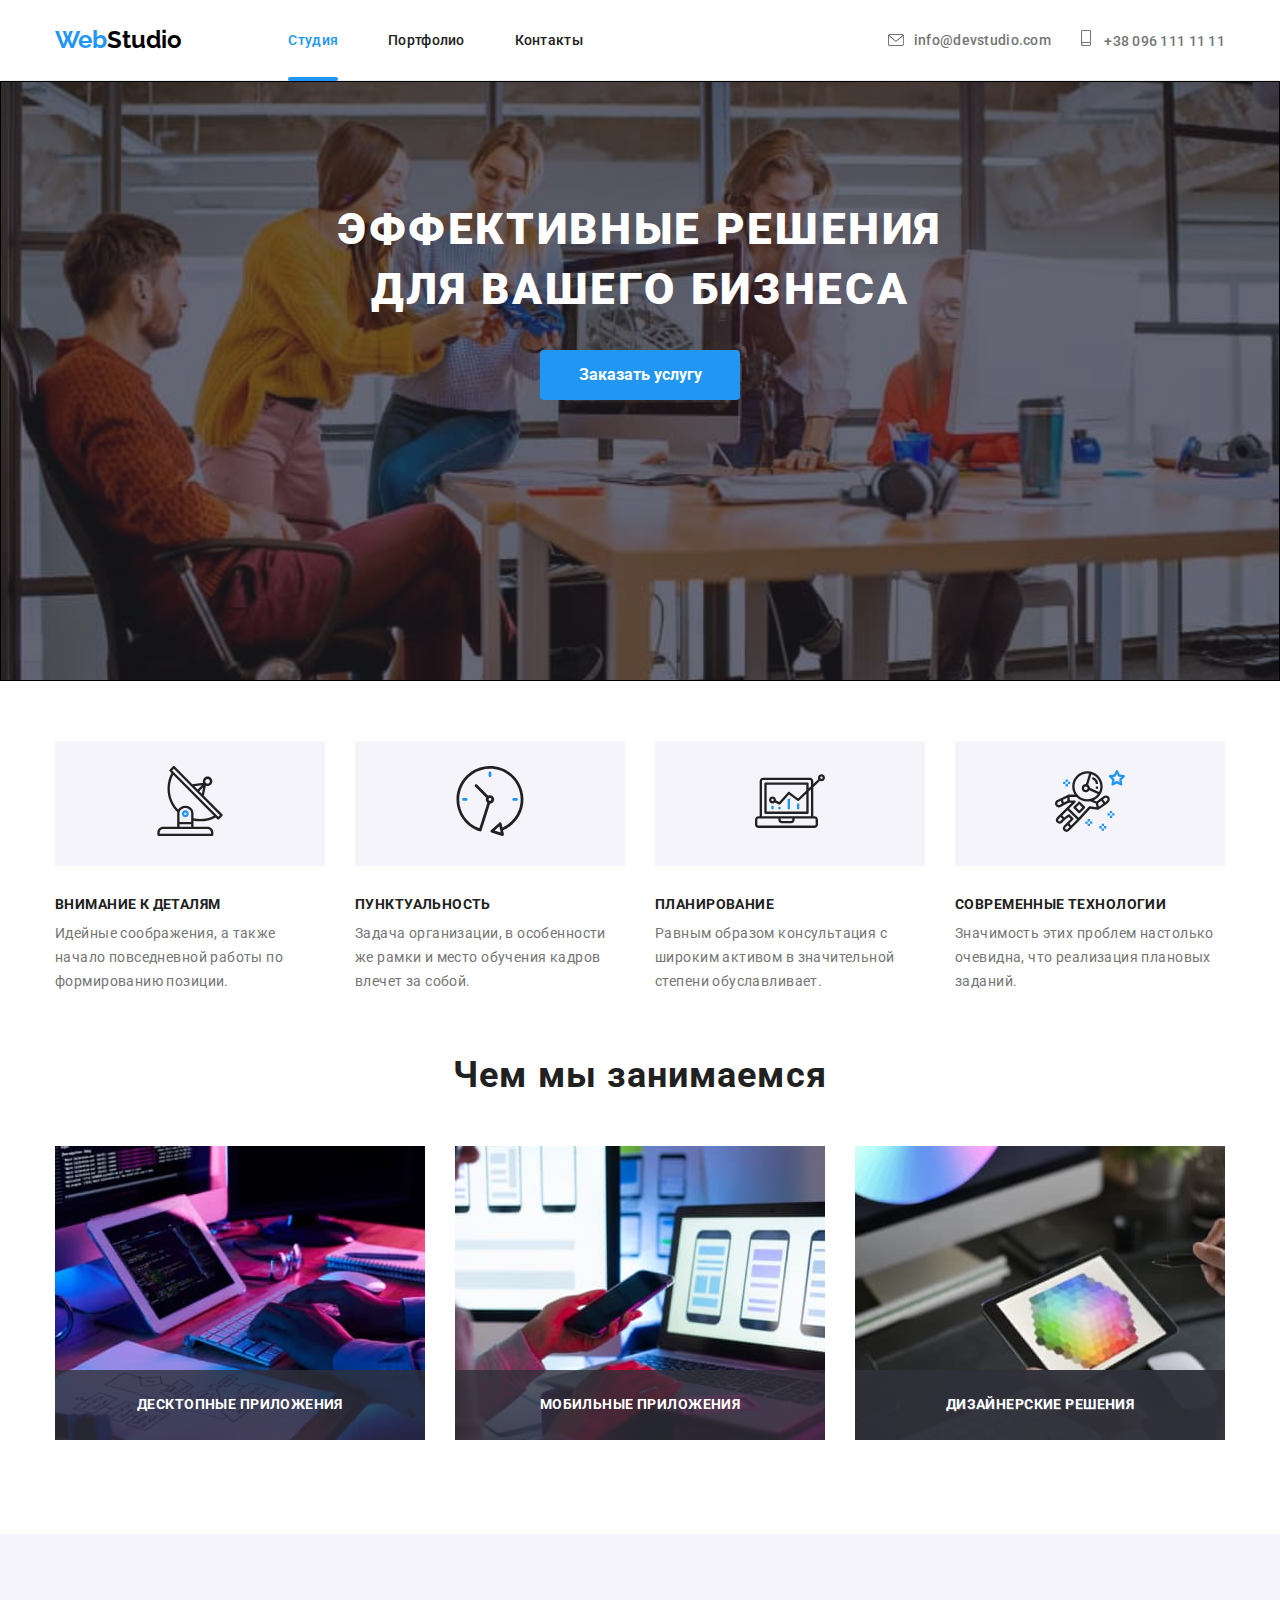
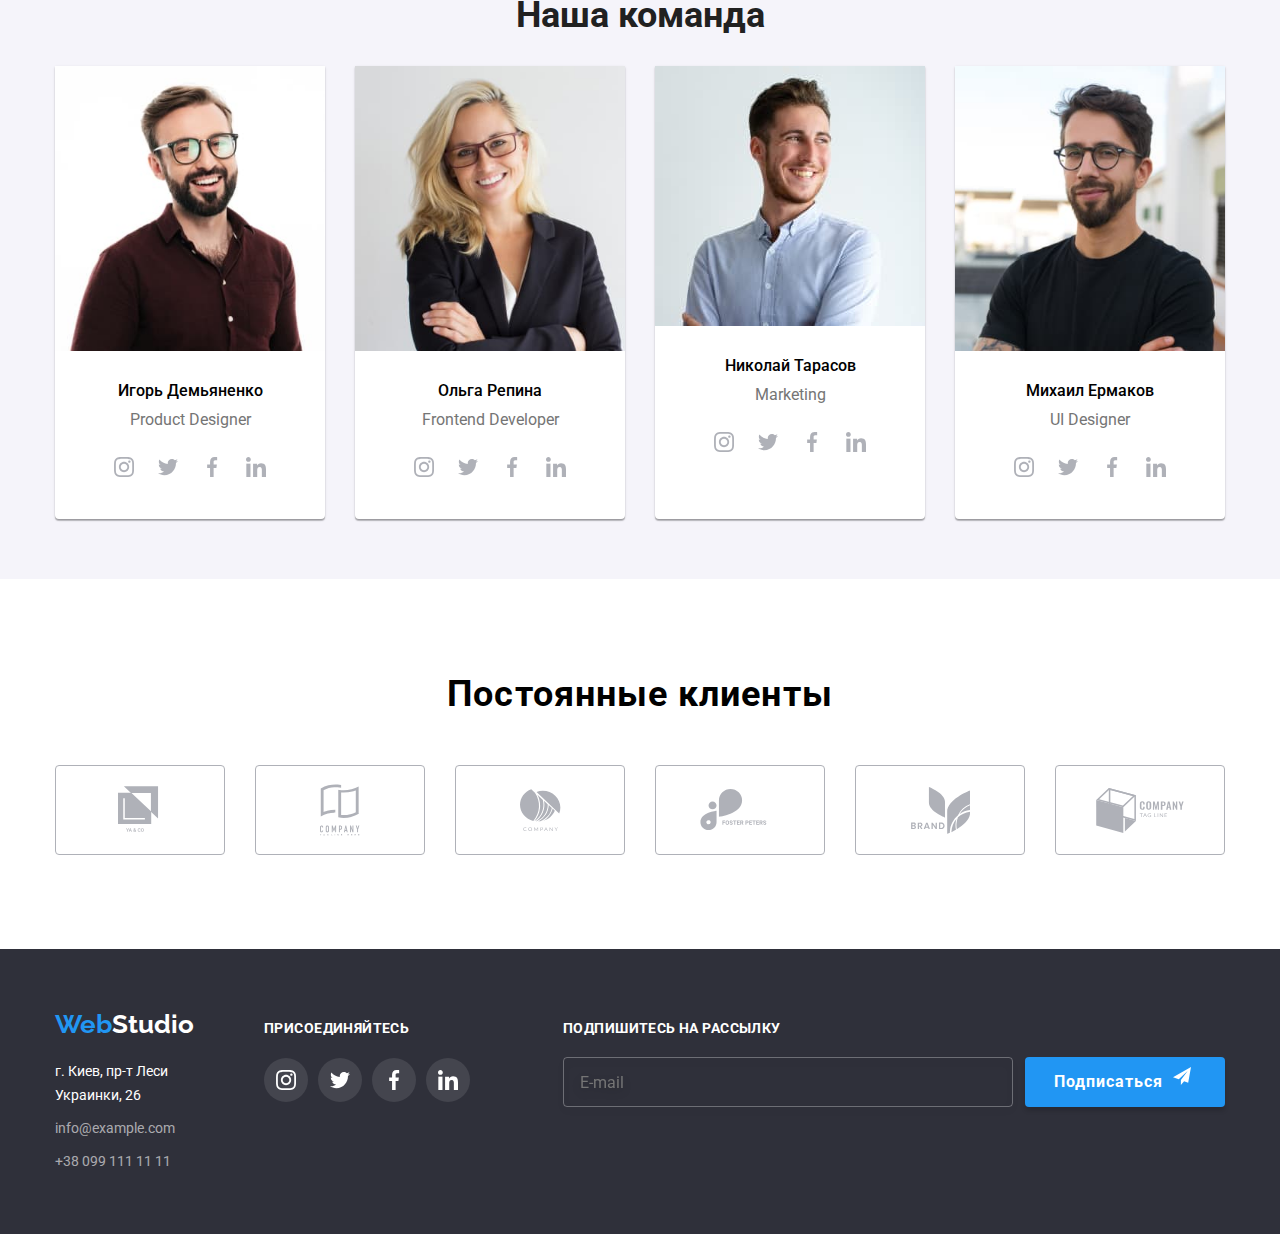
==== commit 7dbf7927: "Добавляет проект Студию для 3 точек перелома" ====
--- a/index.html
+++ b/index.html
@@ -272,7 +272,7 @@
             </li>
             <li class="team-card">
               <picture>
-                <source src="./images/marketingdesk@1x.jpg 1x, ./images/marketingdesk@2x.jpg 2x" media="(min-width:1200px)" type="image/jpg">
+                <source srcset="./images/marketingdesk@1x.jpg 1x, ./images/marketingdesk@2x.jpg 2x" media="(min-width:1200px)" type="image/jpg">
                   <source srcset="./images/marketingtablet@1x.jpg 1x, ./images/marketingtablet@2x.jpg 2x" media="(min-width:768px)" type="image/jpg">
                     <source srcset="./images/marketingmobile@1x.jpg 1x, ./images/marketingmobile@2x.jpg 2x" media="(max-width:767px)" type="image/jpg">
                 
--- a/css/main.min.css
+++ b/css/main.min.css
@@ -1,2 +1,2 @@
-.container{margin-left:auto;margin-right:auto;padding-left:15px;padding-right:15px}@media screen and (min-width: 480px){.container{width:480px}}@media screen and (min-width: 768px){.container{width:768px}}@media screen and (min-width: 1200px){.container{width:1200px}}body{font-family:"Roboto",sans-serif;margin:0px}a{text-decoration:none}li{list-style:none}img{display:block;max-width:100%;height:auto}.page-header{border-bottom:1px solid #ececec;position:relative}@media screen and (min-width: 480px){.page-header .container .container{width:480px}}@media screen and (min-width: 480px) and (max-width: 767px){.page-header .container{position:fixed;top:0;left:0;display:-webkit-box;display:-ms-flexbox;display:flex;-webkit-box-align:center;-ms-flex-align:center;align-items:center;-webkit-box-pack:justify;-ms-flex-pack:justify;justify-content:space-between;min-height:60px;width:100%;background-color:#fff}}@media screen and (min-width: 480px) and (min-width: 768px){.page-header .container{width:768px;display:-webkit-box;display:-ms-flexbox;display:flex;-webkit-box-align:center;-ms-flex-align:center;align-items:center;min-height:80px}}@media screen and (min-width: 480px) and (min-width: 1200px){.page-header .container{width:1200px;padding-left:15px;padding-right:15px;display:-webkit-box;display:-ms-flexbox;display:flex;-webkit-box-pack:justify;-ms-flex-pack:justify;justify-content:space-between;-webkit-box-align:center;-ms-flex-align:center;align-items:center}}.nav{display:-webkit-box;display:-ms-flexbox;display:flex;-webkit-box-align:center;-ms-flex-align:center;align-items:center;-webkit-box-pack:center;-ms-flex-pack:center;justify-content:center}@media screen and (min-width: 768px){.nav{display:-webkit-box;display:-ms-flexbox;display:flex;-webkit-box-align:end;-ms-flex-align:end;align-items:flex-end;margin-left:88px}}@media screen and (min-width: 1200px){.nav{-webkit-box-align:center;-ms-flex-align:center;align-items:center;display:-webkit-box;display:-ms-flexbox;display:flex;margin-left:93px}}.logoweb{font-family:"Raleway",sans-serif;font-weight:700;font-size:26px;line-height:1.17;color:#2196f3}.accent{font-family:"Raleway",sans-serif;color:#000000;font-weight:700;font-size:26px;line-height:1.17}.menu-button{display:-webkit-inline-box;display:-ms-inline-flexbox;display:inline-flex;margin:0;padding:0px;border:none;background-color:transparent}.menu-button:hover,.menu-button:focus{fill:#2196f3}.menu-button .icon-close{display:none}.menu-button.is-open .icon-close{display:block}.menu-button.is-open .icon-menu{display:none}@media screen and (min-width: 768px){.menu-button{display:none}}@media screen and (max-width: 767px){.menu-container{display:none;position:absolute;text-align:center;left:0%;top:100%;width:100%;background-color:#fff;-webkit-box-shadow:0px 4px 8px rgba(0,0,0,0.04),0px 2px 4px rgba(0,0,0,0.08),0px 1px 3px rgba(0,0,0,0.16);box-shadow:0px 4px 8px rgba(0,0,0,0.04),0px 2px 4px rgba(0,0,0,0.08),0px 1px 3px rgba(0,0,0,0.16);padding-top:60px;padding-left:140;padding-right:140;padding-bottom:60px}.menu-container.is-open{display:block}}@media screen and (min-width: 768px){.menu-container{display:-webkit-box;display:-ms-flexbox;display:flex}}@media screen and (min-width: 1200px){.menu-container{-webkit-box-align:center;-ms-flex-align:center;align-items:center}}@media screen and (max-width: 767px){.site-nav{margin:0px;padding:0px;margin-bottom:60px}}@media screen and (min-width: 768px){.site-nav{display:-webkit-box;display:-ms-flexbox;display:flex;font-size:14px;margin-bottom:0px;margin-top:0px;padding:0px}}@media screen and (min-width: 1200px){.site-nav{-webkit-box-align:center;-ms-flex-align:center;align-items:center}}@media screen and (min-width: 768px){.site-nav :not(:last-child){margin-right:50px}}.site-nav a{display:inline-block}.site-nav .link.current{color:#2196f3;margin-bottom:8px}@media screen and (min-width: 1200px){.site-nav .link.current{margin-bottom:0px}}@media screen and (min-width: 1200px){.site-nav .link{margin-right:0px}}@media screen and (max-width: 767px){.site-nav li:not(:last-child){margin-bottom:40px;margin-top:0;margin-right:0;margin-left:0}}@media screen and (max-width: 767px){.link{font-weight:500;font-size:18px;line-height:1.17;letter-spacing:0.02em;color:#212121;-webkit-transition:color 250ms cubic-bezier(0.4, 0, 0.2, 1);transition:color 250ms cubic-bezier(0.4, 0, 0.2, 1)}}@media screen and (min-width: 768px){.link{display:-webkit-box;display:-ms-flexbox;display:flex;-webkit-box-align:center;-ms-flex-align:center;align-items:center;margin-bottom:10px;font-weight:500;font-size:14px;line-height:1.17;letter-spacing:0.02em;color:#212121;-webkit-transition:color 250ms cubic-bezier(0.4, 0, 0.2, 1);transition:color 250ms cubic-bezier(0.4, 0, 0.2, 1)}}@media screen and (min-width: 1200px){.link{margin-right:30px;padding-top:32px;padding-bottom:32px;-webkit-box-pack:justify;-ms-flex-pack:justify;justify-content:space-between;font-size:14px;margin-bottom:0px}}.link:hover,.link:focus{color:#2196f3}@media screen and (min-width: 480px){.link:not(:last-child){margin-bottom:40px}}.link.current{position:relative}.link-tel{color:#757575;font-weight:500;font-size:14px;line-height:1.14;letter-spacing:0.02em;-webkit-transition:color 250ms cubic-bezier(0.4, 0, 0.2, 1);transition:color 250ms cubic-bezier(0.4, 0, 0.2, 1)}.link-tel:hover,.link-tel:focus{color:#2196f3}@media screen and (min-width: 768px){.link-tel{font-size:12px;line-height:1.16;letter-spacing:0.02em}}@media screen and (min-width: 1200px){.link-tel{padding-top:32px;padding-bottom:32px;font-size:14px}}@media screen and (max-width: 767px){.site-contacts{padding-left:0px;padding:0px;margin-bottom:0px;margin-top:0px}}@media screen and (min-width: 768px){.site-contacts{margin:0px;padding-left:0px;margin-left:84px}}@media screen and (min-width: 1200px){.site-contacts{display:-webkit-box;display:-ms-flexbox;display:flex;-webkit-box-align:center;-ms-flex-align:center;align-items:center;margin-left:305px}}@media screen and (min-width: 768px){.site-contacts .link{font-size:12px;line-height:1.16;letter-spacing:0.02em}}@media screen and (min-width: 768px){.site-contacts .link{font-size:14px;line-height:1.14;letter-spacing:0.02em}}@media screen and (max-width: 767px){.site-contacts li:first-child{margin-bottom:16px}}.item:not(:last-child){position:relative}.current::before{content:"";position:absolute;left:0px;height:4px;display:block;width:100%;background-color:#2196f3;border-bottom-left-radius:4px;border-bottom-right-radius:4px;border-top-left-radius:4px;border-top-right-radius:4px;bottom:-12px;-webkit-box-sizing:border-box;box-sizing:border-box}@media screen and (min-width: 768px){.current::before{bottom:-28px}}@media screen and (min-width: 1200px){.current::before{bottom:-1px}}.site-contacts .link{color:#757575;-webkit-transition:color 250ms cubic-bezier(0.4, 0, 0.2, 1);transition:color 250ms cubic-bezier(0.4, 0, 0.2, 1)}.site-contacts .link:hover,.site-contacts .link:focus{color:#2196f3}.section-title{color:#212121;margin:0px}.icon{fill:currentColor;margin-right:10px}.hero{background:#c4c4c4;text-align:center;padding-top:118px;padding-bottom:118px}@media screen and (max-width: 767px){.hero{margin-bottom:0px;margin-left:0px;margin-right:0px;margin-top:60px}}.overlay{border:1px solid #000000;height:400px;max-width:480px;margin-left:auto;margin-right:auto;background-image:-webkit-gradient(linear, left top, right top, from(rgba(47,48,58,0.4)), to(rgba(47,48,58,0.4))),url(..//..//images/hero-mobile@1x.jpg);background-image:linear-gradient(to right, rgba(47,48,58,0.4), rgba(47,48,58,0.4)),url(..//..//images/hero-mobile@1x.jpg);background-size:cover;background-repeat:no-repeat;background-position:center}@media screen and (-webkit-min-device-pixel-ratio: 2), screen and (min-resolution: 192dpi), screen and (min-resolution: 2dppx){.overlay{background-image:-webkit-gradient(linear, left top, right top, from(rgba(47,48,58,0.4)), to(rgba(47,48,58,0.4))),url(..//..//images/hero-mobile@2x.jpg);background-image:linear-gradient(to right, rgba(47,48,58,0.4), rgba(47,48,58,0.4)),url(..//..//images/hero-mobile@2x.jpg);background-size:cover;background-repeat:no-repeat;background-position:center}}@media screen and (min-width: 768px){.overlay{height:400px;max-width:1600px;background-image:-webkit-gradient(linear, left top, right top, from(rgba(47,48,58,0.4)), to(rgba(47,48,58,0.4))),url(..//..//images/hero-tablet@1x.jpg);background-image:linear-gradient(to right, rgba(47,48,58,0.4), rgba(47,48,58,0.4)),url(..//..//images/hero-tablet@1x.jpg);background-size:cover;background-repeat:no-repeat;background-position:center}}@media screen and (min-width: 768px) and (-webkit-min-device-pixel-ratio: 2), screen and (min-width: 768px) and (min-resolution: 192dpi), screen and (min-width: 768px) and (min-resolution: 2dppx){.overlay{background-image:-webkit-gradient(linear, left top, right top, from(rgba(47,48,58,0.4)), to(rgba(47,48,58,0.4))),url(..//../images/hero-tablet@2x.jpg);background-image:linear-gradient(to right, rgba(47,48,58,0.4), rgba(47,48,58,0.4)),url(..//../images/hero-tablet@2x.jpg)}}@media screen and (min-width: 768px) and (min-width: 1200px){.overlay{height:600px;max-width:1600px}}.hero .container{display:-webkit-box;display:-ms-flexbox;display:flex;-webkit-box-orient:vertical;-webkit-box-direction:normal;-ms-flex-direction:column;flex-direction:column;-webkit-box-align:center;-ms-flex-align:center;align-items:center}.hero-title{color:#fff;font-weight:900;font-size:26px;line-height:1.61;text-align:center;letter-spacing:0.06em;text-transform:uppercase;margin-top:0px;margin-bottom:30px}@media screen and (min-width: 1200px){.hero-title{font-size:44px;line-height:1.36}}.hero button{background:#2196f3;color:#fff;font-family:"Roboto",sans-serif;font-weight:700;font-size:16px;line-height:1.88;-webkit-box-align:center;-ms-flex-align:center;align-items:center;text-align:center;border-radius:4px;padding:10px 32px;margin:0px;border:0px;cursor:pointer;min-width:200px}.section-features{background:#fff;padding-top:60px;padding-bottom:60px}.features{text-align:center;margin-top:0px;margin-bottom:0px;padding-left:0px}@media screen and (min-width: 768px){.features{display:-webkit-box;display:-ms-flexbox;display:flex;-ms-flex-wrap:wrap;flex-wrap:wrap;margin-right:0px;margin-left:0px;margin-top:0px;margin-bottom:0px}}@media screen and (min-width: 1200px){.features{-ms-flex-wrap:nowrap;flex-wrap:nowrap}}.features-icon{padding:25px;margin-bottom:30px;text-align:center;background-color:#f5f4fa}.features-icon .icon{width:70px;height:70px;margin:0px}.features p{margin-top:10px;margin-bottom:0px}.features li:not(:last-child){margin-bottom:30px}@media screen and (min-width: 768px){.features li:nth-child(-n+2){margin-bottom:30px}}@media screen and (min-width: 768px){.features li:nth-child(2n+1){margin-right:30px}}@media screen and (min-width: 768px){.features li{width:calc((100% - 30px) / 2)}}@media screen and (min-width: 1200px){.features li:not(:last-child){margin-right:30px;margin-bottom:0px}}@media screen and (min-width: 1200px){.features li{width:calc((100% - 3 * 30px) / 4)}}.section-features .section-title{font-weight:700;font-size:14px;line-height:16px;letter-spacing:0.03em;text-transform:uppercase}@media screen and (min-width: 768px){.section-features .section-title{text-align:start}}.section-features .text{font-weight:400;font-size:14px;line-height:1.71;text-align:left;vertical-align:Top;letter-spacing:3%;color:#757575;letter-spacing:0.03em}@media screen and (max-width: 1199px){.section-work{display:none}}.section-work .section-title{font-weight:700;font-size:36px;line-height:1.17;text-align:center;letter-spacing:0.03em;display:block;margin-bottom:50px}.work{display:-webkit-box;display:-ms-flexbox;display:flex;-webkit-box-orient:vertical;-webkit-box-direction:normal;-ms-flex-direction:column;flex-direction:column;-webkit-box-align:center;-ms-flex-align:center;align-items:center}.section-work ul{margin-top:0;font-weight:700;font-size:36px;line-height:1.17;text-align:center;letter-spacing:0.03em;display:-webkit-box;display:-ms-flexbox;display:flex;padding-left:0px;margin-bottom:0px}.section-work li:not(:last-child){margin-right:30px}.section-work li{position:relative}.work p{display:inline-block;font-size:14px;font-weight:700;line-height:1.14;letter-spacing:0.03em;text-align:center;text-transform:uppercase;color:#fff;position:absolute;width:100%;margin:0px;background-color:rgba(47,48,58,0.8);bottom:0px;left:0px;padding-top:27px;padding-bottom:27px}.section-team{background:#f5f4fa;padding-bottom:60px;padding-top:60px}.staff-list{margin-top:30px;margin-bottom:0px;padding-left:0px}@media screen and (min-width: 768px){.staff-list{display:-webkit-box;display:-ms-flexbox;display:flex;-ms-flex-wrap:wrap;flex-wrap:wrap}}.team-card{width:450px;text-align:center;background:#fff;-webkit-box-shadow:0px 1px 3px rgba(0,0,0,0.12),0px 1px 1px rgba(0,0,0,0.14),0px 2px 1px rgba(0,0,0,0.2);box-shadow:0px 1px 3px rgba(0,0,0,0.12),0px 1px 1px rgba(0,0,0,0.14),0px 2px 1px rgba(0,0,0,0.2);border-radius:0px 0px 4px 4px}@media screen and (min-width: 768px){.team-card{width:354px}}@media screen and (min-width: 1200px){.team-card{width:270px}}@media screen and (min-width: 768px){.team-card:nth-child(-n+2){margin-bottom:30px}}@media screen and (min-width: 768px){.team-card:nth-child(2n+1){margin-right:30px}}@media screen and (min-width: 1200px){.team-card:not(:last-child){margin-right:30px;margin-bottom:0px}}.section-team .section-title{font-weight:700;font-size:28px;line-height:1.17;text-align:center;vertical-align:Top;letter-spacing:3%}@media screen and (min-width: 1200px){.section-team .section-title{font-size:36px}}.section-team .title-name{font-weight:500;font-size:16px;line-height:1.19;text-align:Center;vertical-align:Top;letter-spacing:3%;margin-bottom:0px;margin-top:0px}.our-team{padding:30px 32px}.network{display:-webkit-box;display:-ms-flexbox;display:flex;margin-top:16px;padding:0px;-webkit-box-pack:center;-ms-flex-pack:center;justify-content:center}.network-link{display:-webkit-box;display:-ms-flexbox;display:flex;-webkit-box-pack:center;-ms-flex-pack:center;justify-content:center;-webkit-box-align:center;-ms-flex-align:center;align-items:center;width:44px;height:44px;border-radius:50%;color:#afb1b8;background-color:rgba(255,255,255,0.1);-webkit-transition:color 250ms cubic-bezier(0.4, 0, 0.2, 1),background-color 250ms cubic-bezier(0.4, 0, 0.2, 1);transition:color 250ms cubic-bezier(0.4, 0, 0.2, 1),background-color 250ms cubic-bezier(0.4, 0, 0.2, 1)}.network-link:hover,.network-link:focus{background-color:#2196f3;color:#fff}.net-soc{fill:currentColor}.section-team p{font-size:16px;line-height:1.19;text-align:Center;vertical-align:Top;letter-spacing:3%;color:#757575;margin-top:10px;margin-bottom:0px}.section-clients{padding-top:60px;padding-bottom:60px}@media screen and (min-width: 1200px){.section-clients{padding-top:94px;padding-bottom:94px}}.section-clients h2{font-weight:700;font-size:28px;line-height:1.17;text-align:center;letter-spacing:0.03em;padding:0px;margin:0px;margin-bottom:30px}@media screen and (min-width: 1200px){.section-clients h2{margin-bottom:50px;font-size:36px}}.icon-clients{display:-webkit-box;display:-ms-flexbox;display:flex;-ms-flex-wrap:wrap;flex-wrap:wrap;-webkit-box-align:center;-ms-flex-align:center;align-items:center;-webkit-box-pack:center;-ms-flex-pack:center;justify-content:center;padding-left:0px;margin:0px}@media screen and (min-width: 1200px){.icon-clients{-ms-flex-wrap:nowrap;flex-wrap:nowrap}}.icon-clients li{width:210px}@media screen and (min-width: 768px){.icon-clients li{width:226px}}@media screen and (min-width: 1200px){.icon-clients li{width:170px}}@media screen and (max-width: 767px){.icon-clients li:nth-child(2n+1){margin-right:30px}}@media screen and (max-width: 767px){.icon-clients li:nth-child(-n+4){margin-bottom:30px}}@media screen and (min-width: 768px){.icon-clients li:not(:nth-child(3n)){margin-right:30px}}@media screen and (min-width: 768px){.icon-clients li:nth-child(-n+3){margin-bottom:30px}}@media screen and (min-width: 1200px){.icon-clients li:not(:last-child){margin-right:30px;margin-bottom:0px}}.section-clients a{padding:0px;margin:0px}.logo-company{display:block;width:100%;height:90px;border:1px solid;border-radius:4px;display:-webkit-box;display:-ms-flexbox;display:flex;-webkit-box-pack:center;-ms-flex-pack:center;justify-content:center;-webkit-box-align:center;-ms-flex-align:center;align-items:center;color:#afb1b8;-webkit-transition:color 250ms cubic-bezier(0.4, 0, 0.2, 1),border 250ms cubic-bezier(0.4, 0, 0.2, 1);transition:color 250ms cubic-bezier(0.4, 0, 0.2, 1),border 250ms cubic-bezier(0.4, 0, 0.2, 1)}.logo-company:hover{color:#2196f3}.logo-company:focus{color:#2196f3}.icon-company{border-radius:0px;padding:0px;margin:0px;fill:currentColor}.footer{background:#2f303a;padding-top:60px;padding-bottom:60px}@media screen and (min-width: 768px){.footer .container{display:-webkit-box;display:-ms-flexbox;display:flex;-ms-flex-wrap:wrap;flex-wrap:wrap;-webkit-box-pack:center;-ms-flex-pack:center;justify-content:center;text-align:center;-webkit-box-align:baseline;-ms-flex-align:baseline;align-items:baseline}}@media screen and (min-width: 1200px){.footer .container{-ms-flex-wrap:nowrap;flex-wrap:nowrap}}.footer .foot{display:block;display:-webkit-box;display:-ms-flexbox;display:flex;-webkit-box-orient:vertical;-webkit-box-direction:normal;-ms-flex-direction:column;flex-direction:column;-webkit-box-align:center;-ms-flex-align:center;align-items:center;margin-bottom:60px}@media screen and (min-width: 768px){.footer .foot{margin-right:165px}}@media screen and (min-width: 1200px){.footer .foot{margin-right:70px;margin-bottom:0px}}.foot ul{padding-left:0px;margin-top:0px;margin-bottom:0px}.foot li:first-child{margin-bottom:9px}.footer .logoweb{font-family:"Raleway",sans-serif;font-weight:700;font-size:26px;line-height:1.17;color:#2196f3}.footer address{margin-top:20px;text-align:center}@media screen and (min-width: 1200px){.footer address{text-align:left}}.footer .accent{font-family:"Raleway",sans-serif;color:#fff;font-weight:700;font-size:26px;line-height:1.17}.footer p{font-style:normal;font-size:14px;line-height:1.71;text-align:Left;vertical-align:Top;letter-spacing:3%;color:#fff;margin-bottom:9px;margin-top:0px}.address a{font-style:normal;font-size:14px;line-height:1.71;text-align:left;vertical-align:Top;letter-spacing:3%;color:rgba(255,255,255,0.6)}.social{text-align:center;margin-bottom:60px}@media screen and (min-width: 768px){.social{margin:0px}}@media screen and (min-width: 1200px){.social{margin-right:93px;text-align:left}}.social b{font-style:normal;font-weight:700;font-size:14px;line-height:1.14;letter-spacing:0.03em;text-transform:uppercase;color:#fff}.social-link{display:-webkit-box;display:-ms-flexbox;display:flex;-webkit-box-pack:center;-ms-flex-pack:center;justify-content:center;padding:0px;margin-top:20px;margin-bottom:0px}.social-link li:not(:last-child){margin-right:10px}.soc{width:44px;height:44px;display:-webkit-box;display:-ms-flexbox;display:flex;-webkit-box-pack:center;-ms-flex-pack:center;justify-content:center;-webkit-box-align:center;-ms-flex-align:center;align-items:center;border-radius:50%;color:#fff;background-color:rgba(255,255,255,0.1);-webkit-transition:background-color 250ms cubic-bezier(0.4, 0, 0.2, 1);transition:background-color 250ms cubic-bezier(0.4, 0, 0.2, 1)}.soc:hover,.soc:focus{background-color:#2196f3}.foot-icon{fill:currentColor}.footer-form p{font-weight:700;font-size:14px;line-height:1.14;letter-spacing:0.03em;text-transform:uppercase;color:#fff;margin-bottom:20px;text-align:center}@media screen and (min-width: 1200px){.footer-form p{text-align:left}}.mail-ent{text-align:center}@media screen and (min-width: 1200px){.mail-ent{display:-webkit-box;display:-ms-flexbox;display:flex}}.footer-input{width:358px;height:50px;left:815px;top:2785px;padding-left:16px;padding-top:15px;padding-bottom:15px;margin-bottom:20px;border:1px solid rgba(255,255,255,0.3);-webkit-box-sizing:border-box;box-sizing:border-box;-webkit-filter:drop-shadow(0px 4px 4px rgba(0,0,0,0.15));filter:drop-shadow(0px 4px 4px rgba(0,0,0,0.15));border-radius:4px;background:inherit;color:#fff}@media screen and (min-width: 480px){.footer-input{min-width:450px}}@media screen and (min-width: 480px) and (min-width: 1200px){.footer-input{margin-bottom:0px;margin-right:12px}}.footer-button{display:-webkit-box;display:-ms-flexbox;display:flex;text-align:center;width:200px;height:50px;margin-top:0px;margin-right:auto;margin-left:auto;padding-bottom:10px;padding-top:10px;padding-left:29px;background:#2196f3;-webkit-box-shadow:0px 4px 4px rgba(0,0,0,0.15);box-shadow:0px 4px 4px rgba(0,0,0,0.15);border-radius:4px;border:none;cursor:pointer}.footer-button span{font-weight:700;font-size:16px;line-height:1.87;margin-right:10px;display:-webkit-box;display:-ms-flexbox;display:flex;-webkit-box-align:center;-ms-flex-align:center;align-items:center;text-align:center;letter-spacing:0.06em;color:#fff}.foot-send{fill:#fff;top:0px;right:2px}.backdrop{position:fixed;top:0px;left:0px;width:100%;height:100%;overflow-y:scroll;background-color:rgba(0,0,0,0.2);-webkit-transition:opacity 1500ms cubic-bezier(0.25, 0.1, 0.25, 1);transition:opacity 1500ms cubic-bezier(0.25, 0.1, 0.25, 1)}@media screen and (max-width: 479px){.backdrop{padding:94px 5px}}.backdrop.is-hidden{opacity:0;pointer-events:none}.modal{position:relative;padding:40px;background:#fff;-webkit-box-shadow:0px 1px 3px rgba(0,0,0,0.12),0px 1px 1px rgba(0,0,0,0.14),0px 2px 1px rgba(0,0,0,0.2);box-shadow:0px 1px 3px rgba(0,0,0,0.12),0px 1px 1px rgba(0,0,0,0.14),0px 2px 1px rgba(0,0,0,0.2);border-radius:4px;max-width:100%;overflow-x:hidden}@media screen and (min-width: 480px){.modal{position:absolute;top:50%;left:50%;-webkit-transform:translate(-50%, -50%);transform:translate(-50%, -50%);width:450px;height:609px}}@media screen and (min-width: 1200px){.modal{width:528px;height:581px}}.modal-closed{position:absolute;top:8px;right:8px;display:-webkit-box;display:-ms-flexbox;display:flex;-webkit-box-pack:center;-ms-flex-pack:center;justify-content:center;-webkit-box-align:center;-ms-flex-align:center;align-items:center;width:30px;height:30px;padding:0px;border:1px solid rgba(0,0,0,0.1);background-size:cover;background-repeat:no-repeat;background-color:transparent;color:#000000;cursor:pointer;border-radius:50%;-webkit-transition:color 250ms cubic-bezier(0.4, 0, 0.2, 1);transition:color 250ms cubic-bezier(0.4, 0, 0.2, 1)}.modal-closed:hover,.modal-closed:focus{color:#2196f3}.closed{fill:currentColor}.form{margin:0px}.form h2{margin:0px;margin-bottom:12px;font-weight:700;font-size:20px;line-height:1.15;text-align:center;letter-spacing:0.03em;color:#212121}.form-field{display:-webkit-box;display:-ms-flexbox;display:flex;-webkit-box-orient:vertical;-webkit-box-direction:normal;-ms-flex-direction:column;flex-direction:column;margin:0px;margin-bottom:20px}@media screen and (min-width: 480px){.form-input:not(:last-child){margin-bottom:10px}}.form-input{border:1px solid rgba(33,33,33,0.2);border-radius:4px;max-width:448px;padding:11px 42px;-webkit-transition:border 250ms cubic-bezier(0.4, 0, 0.2, 1);transition:border 250ms cubic-bezier(0.4, 0, 0.2, 1);outline:none}.form-input:focus-within{border:1px solid #2196f3}.form-label{display:-webkit-box;display:-ms-flexbox;display:flex;-webkit-box-orient:vertical;-webkit-box-direction:normal;-ms-flex-direction:column;flex-direction:column}.form-label:focus-within{fill:#2196f3}.form-label span{font-size:14px;font-weight:400;line-height:1.71;letter-spacing:0.03em;color:#757575}.form-label a{font-size:14px;font-weight:400;line-height:1.71;letter-spacing:0.03em;color:#2196f3;text-decoration:underline}.form-icon{position:absolute;top:54%;left:12px;-webkit-transform:translateY(-50%);transform:translateY(-50%);-webkit-transition:fill 250ms cubic-bezier(0.4, 0, 0.2, 1);transition:fill 250ms cubic-bezier(0.4, 0, 0.2, 1)}.comment{min-height:120px;padding:12px 16px}.form-input::-webkit-input-placeholder{font-weight:400;font-size:12px;line-height:1.17;letter-spacing:0.01em;color:rgba(117,117,117,0.5)}.form-input:-ms-input-placeholder{font-weight:400;font-size:12px;line-height:1.17;letter-spacing:0.01em;color:rgba(117,117,117,0.5)}.form-input::-ms-input-placeholder{font-weight:400;font-size:12px;line-height:1.17;letter-spacing:0.01em;color:rgba(117,117,117,0.5)}.form-input::placeholder{font-weight:400;font-size:12px;line-height:1.17;letter-spacing:0.01em;color:rgba(117,117,117,0.5)}.checkbox{display:-webkit-box;display:-ms-flexbox;display:flex;-webkit-box-pack:center;-ms-flex-pack:center;justify-content:center}.form-label{position:relative}.checkbox .form-label{display:-webkit-box;display:-ms-flexbox;display:flex;-webkit-box-orient:horizontal;-webkit-box-direction:normal;-ms-flex-direction:row;flex-direction:row;-webkit-box-align:center;-ms-flex-align:center;align-items:center}.checkbox-input{position:absolute;width:1px;height:1px;margin:-1px;border:0px;padding:0px;clip:rect(0 0 0 0);overflow:hidden}.check::before{content:"";display:inline-block;margin-right:8px;width:16px;height:15px;background-image:url(..//images/icon/icon-check.svg);background-size:contain;background-repeat:no-repeat;background-position:center;border:2px solid #212121;border-radius:2px}.checkbox-input:checked+.check::before{border-color:#2196f3;background:#2196f3;background-image:url(..//images/icon/icon-check.svg);background-size:contain;background-origin:border-box}.checkbox-input:focus+.check::before{border-color:#2196f3;background-image:url(..//images/icon/icon-check.svg);background-size:contain;background-origin:border-box}.form-button{display:-webkit-box;display:-ms-flexbox;display:flex;-webkit-box-align:center;-ms-flex-align:center;align-items:center;text-align:center;min-width:200px;min-height:50px;margin:0px;margin-right:auto;margin-left:auto;margin-top:30px;padding:10px 55px;font-weight:700;font-size:16px;line-height:1.86;letter-spacing:0.06em;color:#fff;background-color:#2196f3;-webkit-box-shadow:0px 4px 4px rgba(0,0,0,0.15);box-shadow:0px 4px 4px rgba(0,0,0,0.15);border-radius:4px;border:none}.form-button:hover,.form-button:focus{background-color:#188ce8;-webkit-box-shadow:0px 4px 4px rgba(0,0,0,0.15);box-shadow:0px 4px 4px rgba(0,0,0,0.15);cursor:pointer}.section-portfolio{padding-top:94px;padding-bottom:94px}.portfolio{display:-webkit-box;display:-ms-flexbox;display:flex;-webkit-box-orient:vertical;-webkit-box-direction:normal;-ms-flex-direction:column;flex-direction:column}.nav-button{margin-top:0px;margin-bottom:0px;display:-webkit-box;display:-ms-flexbox;display:flex;-webkit-box-pack:center;-ms-flex-pack:center;justify-content:center;padding-left:0px}@media screen and (max-width: 767px){.nav-button{display:-webkit-box;display:-ms-flexbox;display:flex;-ms-flex-wrap:wrap;flex-wrap:wrap;-webkit-box-pack:start;-ms-flex-pack:start;justify-content:start}}@media screen and (max-width: 767px){.nav-button li:not(:last-child){margin-right:8px;margin-bottom:15px}}@media screen and (max-width: 767px){.nav-button li:nth-child(4n){margin-bottom:0px}}.nav-button li{display:list-item}.nav-button .work-list{font-family:"Roboto",sans-serif;color:#212121;background:#f5f4fa;font-weight:500;font-size:16px;line-height:1.62;text-align:center;letter-spacing:0.03em;border:0px;border-radius:4px;padding-top:6px;padding-left:22px;padding-bottom:6px;padding-right:22px;-webkit-transition:background-color 250ms cubic-bezier(0.4, 0, 0.2, 1),color 250ms cubic-bezier(0.4, 0, 0.2, 1),-webkit-box-shadow 250ms cubic-bezier(0.4, 0, 0.2, 1);transition:background-color 250ms cubic-bezier(0.4, 0, 0.2, 1),color 250ms cubic-bezier(0.4, 0, 0.2, 1),-webkit-box-shadow 250ms cubic-bezier(0.4, 0, 0.2, 1);transition:background-color 250ms cubic-bezier(0.4, 0, 0.2, 1),color 250ms cubic-bezier(0.4, 0, 0.2, 1),box-shadow 250ms cubic-bezier(0.4, 0, 0.2, 1);transition:background-color 250ms cubic-bezier(0.4, 0, 0.2, 1),color 250ms cubic-bezier(0.4, 0, 0.2, 1),box-shadow 250ms cubic-bezier(0.4, 0, 0.2, 1),-webkit-box-shadow 250ms cubic-bezier(0.4, 0, 0.2, 1)}.nav-button .work-list:hover{background:#2196f3;color:#fff;-webkit-box-shadow:0px 3px 1px rgba(0,0,0,0.1),0px 1px 2px rgba(0,0,0,0.08),0px 2px 2px rgba(0,0,0,0.12);box-shadow:0px 3px 1px rgba(0,0,0,0.1),0px 1px 2px rgba(0,0,0,0.08),0px 2px 2px rgba(0,0,0,0.12)}.nav-button .work-list:focus{background:#2196f3;color:#fff}.dev{padding-left:0px;margin-top:50px;margin-bottom:0px;display:-webkit-box;display:-ms-flexbox;display:flex;-ms-flex-wrap:wrap;flex-wrap:wrap;-ms-flex-line-pack:justify;align-content:space-between}.dev-content{border-left:1px solid #eeeeee;border-right:1px solid #eeeeee;border-bottom:1px solid #eeeeee;-webkit-box-sizing:border-box;box-sizing:border-box;padding-right:24px;padding-left:24px;padding-top:20px;padding-bottom:20px}.dev-link{display:block;-webkit-transition:-webkit-box-shadow 250ms cubic-bezier(0.4, 0, 0.2, 1);transition:-webkit-box-shadow 250ms cubic-bezier(0.4, 0, 0.2, 1);transition:box-shadow 250ms cubic-bezier(0.4, 0, 0.2, 1);transition:box-shadow 250ms cubic-bezier(0.4, 0, 0.2, 1), -webkit-box-shadow 250ms cubic-bezier(0.4, 0, 0.2, 1)}.dev-link:hover{width:370px;-webkit-box-shadow:0px 1px 1px rgba(0,0,0,0.12),0px 4px 4px rgba(0,0,0,0.06),1px 4px 6px rgba(0,0,0,0.16);box-shadow:0px 1px 1px rgba(0,0,0,0.12),0px 4px 4px rgba(0,0,0,0.06),1px 4px 6px rgba(0,0,0,0.16)}.dev-link:focus{background:inherit}.dev-link:hover .dev-text,.dev-link:focus .dev-text{-webkit-transform:translateY(0);transform:translateY(0)}.dev li:nth-child(-n+6){margin-bottom:30px}.dev li:not(:last-child){margin-right:30px}.dev li:nth-of-type(3n+0){margin-right:0px}.dev-item{position:relative;overflow:hidden}.dev-text{position:absolute;top:0px;left:0px;margin:0px;height:100%;padding:63px 24px;font-size:18px;line-height:1.56;letter-spacing:0.03em;color:#fff;background-color:#2196f3;overflow:hidden;-webkit-transform:translateY(100%);transform:translateY(100%);-webkit-transition:-webkit-transform 250ms cubic-bezier(0.4, 0, 0.2, 1);transition:-webkit-transform 250ms cubic-bezier(0.4, 0, 0.2, 1);transition:transform 250ms cubic-bezier(0.4, 0, 0.2, 1);transition:transform 250ms cubic-bezier(0.4, 0, 0.2, 1), -webkit-transform 250ms cubic-bezier(0.4, 0, 0.2, 1)}.card-image{display:block}.dev h2{color:#212121;font-weight:700;font-size:18px;line-height:2;letter-spacing:0.06em;margin-top:0px;margin-bottom:0px}.dev-content p{color:#757575;font-weight:400;font-size:16px;line-height:1.88;letter-spacing:0.03em;margin-top:4px;margin-bottom:0px}
+.container{margin-left:auto;margin-right:auto;padding-left:15px;padding-right:15px}@media screen and (min-width: 480px){.container{width:480px}}@media screen and (min-width: 768px){.container{width:768px}}@media screen and (min-width: 1200px){.container{width:1200px}}body{font-family:"Roboto",sans-serif;margin:0px}a{text-decoration:none}li{list-style:none}img{display:block;max-width:100%;height:auto}.page-header{border-bottom:1px solid #ececec;position:relative}@media screen and (max-width: 767px){.page-header .container{position:fixed;z-index:99;top:0;left:0;display:-webkit-box;display:-ms-flexbox;display:flex;-webkit-box-align:center;-ms-flex-align:center;align-items:center;-webkit-box-pack:justify;-ms-flex-pack:justify;justify-content:space-between;min-height:60px;width:100%;background-color:#fff}}@media screen and (min-width: 768px){.page-header .container{display:-webkit-box;display:-ms-flexbox;display:flex;-webkit-box-align:center;-ms-flex-align:center;align-items:center;min-height:80px}}@media screen and (min-width: 1200px){.page-header .container{-webkit-box-pack:justify;-ms-flex-pack:justify;justify-content:space-between}}.nav{display:-webkit-box;display:-ms-flexbox;display:flex;-webkit-box-align:center;-ms-flex-align:center;align-items:center;-webkit-box-pack:center;-ms-flex-pack:center;justify-content:center}@media screen and (min-width: 768px){.nav{display:-webkit-box;display:-ms-flexbox;display:flex;-webkit-box-align:end;-ms-flex-align:end;align-items:flex-end;margin-left:88px}}@media screen and (min-width: 1200px){.nav{-webkit-box-align:center;-ms-flex-align:center;align-items:center;display:-webkit-box;display:-ms-flexbox;display:flex;margin-left:93px}}.logoweb{font-family:"Raleway",sans-serif;font-weight:700;font-size:24px;line-height:1.17;color:#2196f3}.accent{font-family:"Raleway",sans-serif;color:#000000;font-weight:700;font-size:24px;line-height:1.17}.menu-button{display:-webkit-inline-box;display:-ms-inline-flexbox;display:inline-flex;margin:0;padding:0px;border:none;background-color:transparent}.menu-button:hover,.menu-button:focus{fill:#2196f3}.menu-button .icon-close{display:none}.menu-button.is-open .icon-close{display:block}.menu-button.is-open .icon-menu{display:none}@media screen and (min-width: 768px){.menu-button{display:none}}@media screen and (max-width: 767px){.menu-container{display:none;position:absolute;text-align:center;left:0%;top:100%;width:100%;background-color:#fff;-webkit-box-shadow:0px 4px 8px rgba(0,0,0,0.04),0px 2px 4px rgba(0,0,0,0.08),0px 1px 3px rgba(0,0,0,0.16);box-shadow:0px 4px 8px rgba(0,0,0,0.04),0px 2px 4px rgba(0,0,0,0.08),0px 1px 3px rgba(0,0,0,0.16);padding-top:60px;padding-left:140;padding-right:140;padding-bottom:60px}.menu-container.is-open{display:block}}@media screen and (min-width: 768px){.menu-container{display:-webkit-box;display:-ms-flexbox;display:flex}}@media screen and (min-width: 1200px){.menu-container{-webkit-box-align:center;-ms-flex-align:center;align-items:center}}@media screen and (max-width: 767px){.site-nav{margin:0px;padding:0px;margin-bottom:60px}}@media screen and (min-width: 768px){.site-nav{display:-webkit-box;display:-ms-flexbox;display:flex;font-size:14px;margin-bottom:0px;margin-top:0px;padding:0px}}@media screen and (min-width: 1200px){.site-nav{-webkit-box-align:center;-ms-flex-align:center;align-items:center}}@media screen and (min-width: 768px){.site-nav :not(:last-child){margin-right:50px}}.site-nav a{display:inline-block}.site-nav .link.current{color:#2196f3;margin-bottom:8px}@media screen and (min-width: 1200px){.site-nav .link.current{margin-bottom:0px}}@media screen and (min-width: 1200px){.site-nav .link{margin-right:0px}}@media screen and (max-width: 767px){.site-nav li:not(:last-child){margin-bottom:40px;margin-top:0;margin-right:0;margin-left:0}}@media screen and (max-width: 767px){.link{font-weight:500;font-size:18px;line-height:1.17;letter-spacing:0.02em;color:#212121;-webkit-transition:color 250ms cubic-bezier(0.4, 0, 0.2, 1);transition:color 250ms cubic-bezier(0.4, 0, 0.2, 1)}}@media screen and (min-width: 768px){.link{display:-webkit-box;display:-ms-flexbox;display:flex;-webkit-box-align:center;-ms-flex-align:center;align-items:center;margin-bottom:10px;font-weight:500;font-size:14px;line-height:1.17;letter-spacing:0.02em;color:#212121;-webkit-transition:color 250ms cubic-bezier(0.4, 0, 0.2, 1);transition:color 250ms cubic-bezier(0.4, 0, 0.2, 1)}}@media screen and (min-width: 1200px){.link{margin-right:30px;padding-top:32px;padding-bottom:32px;-webkit-box-pack:justify;-ms-flex-pack:justify;justify-content:space-between;font-size:14px;margin-bottom:0px}}.link:hover,.link:focus{color:#2196f3}@media screen and (min-width: 480px){.link:not(:last-child){margin-bottom:40px}}.link.current{position:relative}.link-tel{color:#757575;font-weight:500;font-size:18px;line-height:1.14;letter-spacing:0.02em;-webkit-transition:color 250ms cubic-bezier(0.4, 0, 0.2, 1);transition:color 250ms cubic-bezier(0.4, 0, 0.2, 1)}.link-tel:hover,.link-tel:focus{color:#2196f3}@media screen and (min-width: 768px){.link-tel{font-size:12px;line-height:1.16;letter-spacing:0.02em}}@media screen and (min-width: 1200px){.link-tel{padding-top:32px;padding-bottom:32px;font-size:14px}}@media screen and (max-width: 767px){.site-contacts{padding-left:0px;padding:0px;margin-bottom:0px;margin-top:0px}}@media screen and (min-width: 768px){.site-contacts{margin:0px;padding-left:0px;margin-left:84px}}@media screen and (min-width: 1200px){.site-contacts{display:-webkit-box;display:-ms-flexbox;display:flex;-webkit-box-align:center;-ms-flex-align:center;align-items:center;margin-left:305px}}@media screen and (min-width: 768px){.site-contacts .link{font-size:12px;line-height:1.16;letter-spacing:0.02em}}@media screen and (min-width: 1200px){.site-contacts .link{font-size:14px;line-height:1.16;letter-spacing:0.02em}}@media screen and (max-width: 767px){.site-contacts li:first-child{margin-bottom:16px}}.item:not(:last-child){position:relative}.current::before{content:"";position:absolute;left:0px;height:4px;display:block;width:100%;background-color:#2196f3;border-bottom-left-radius:4px;border-bottom-right-radius:4px;border-top-left-radius:4px;border-top-right-radius:4px;bottom:-12px;-webkit-box-sizing:border-box;box-sizing:border-box}@media screen and (min-width: 768px){.current::before{bottom:-28px}}@media screen and (min-width: 1200px){.current::before{bottom:-1px}}.site-contacts .link{color:#757575;-webkit-transition:color 250ms cubic-bezier(0.4, 0, 0.2, 1);transition:color 250ms cubic-bezier(0.4, 0, 0.2, 1)}.site-contacts .link:hover,.site-contacts .link:focus{color:#2196f3}.section-title{color:#212121;margin:0px}.icon{fill:currentColor;margin-right:10px}.hero{background:#c4c4c4;text-align:center;padding-top:118px;padding-bottom:118px}@media screen and (max-width: 767px){.hero{margin-bottom:0px;margin-left:0px;margin-right:0px;margin-top:60px}}.overlay{border:1px solid #000000;height:400px;max-width:480px;margin-left:auto;margin-right:auto;background-image:-webkit-gradient(linear, left top, right top, from(rgba(47,48,58,0.4)), to(rgba(47,48,58,0.4))),url(..//..//images/hero-mobile@1x.jpg);background-image:linear-gradient(to right, rgba(47,48,58,0.4), rgba(47,48,58,0.4)),url(..//..//images/hero-mobile@1x.jpg);background-size:cover;background-repeat:no-repeat;background-position:center}@media screen and (-webkit-min-device-pixel-ratio: 2), screen and (min-resolution: 192dpi), screen and (min-resolution: 2dppx){.overlay{background-image:-webkit-gradient(linear, left top, right top, from(rgba(47,48,58,0.4)), to(rgba(47,48,58,0.4))),url(..//..//images/hero-mobile@2x.jpg);background-image:linear-gradient(to right, rgba(47,48,58,0.4), rgba(47,48,58,0.4)),url(..//..//images/hero-mobile@2x.jpg);background-size:cover;background-repeat:no-repeat;background-position:center}}@media screen and (min-width: 768px){.overlay{height:400px;max-width:1600px;background-image:-webkit-gradient(linear, left top, right top, from(rgba(47,48,58,0.4)), to(rgba(47,48,58,0.4))),url(..//..//images/hero-tablet@1x.jpg);background-image:linear-gradient(to right, rgba(47,48,58,0.4), rgba(47,48,58,0.4)),url(..//..//images/hero-tablet@1x.jpg);background-size:cover;background-repeat:no-repeat;background-position:center}}@media screen and (min-width: 768px) and (-webkit-min-device-pixel-ratio: 2), screen and (min-width: 768px) and (min-resolution: 192dpi), screen and (min-width: 768px) and (min-resolution: 2dppx){.overlay{background-image:-webkit-gradient(linear, left top, right top, from(rgba(47,48,58,0.4)), to(rgba(47,48,58,0.4))),url(..//../images/hero-tablet@2x.jpg);background-image:linear-gradient(to right, rgba(47,48,58,0.4), rgba(47,48,58,0.4)),url(..//../images/hero-tablet@2x.jpg)}}@media screen and (min-width: 768px) and (min-width: 1200px){.overlay{height:600px;max-width:1600px}}.hero .container{display:-webkit-box;display:-ms-flexbox;display:flex;-webkit-box-orient:vertical;-webkit-box-direction:normal;-ms-flex-direction:column;flex-direction:column;-webkit-box-align:center;-ms-flex-align:center;align-items:center}.hero-title{color:#fff;font-weight:900;font-size:26px;line-height:1.61;text-align:center;letter-spacing:0.06em;text-transform:uppercase;margin-top:0px;margin-bottom:30px}@media screen and (min-width: 1200px){.hero-title{font-size:44px;line-height:1.36}}.hero button{background:#2196f3;color:#fff;font-family:"Roboto",sans-serif;font-weight:700;font-size:16px;line-height:1.88;-webkit-box-align:center;-ms-flex-align:center;align-items:center;text-align:center;border-radius:4px;padding:10px 32px;margin:0px;border:0px;cursor:pointer;min-width:200px}.section-features{background:#fff;padding-top:60px;padding-bottom:60px}.features{text-align:center;margin-top:0px;margin-bottom:0px;padding-left:0px}@media screen and (min-width: 768px){.features{display:-webkit-box;display:-ms-flexbox;display:flex;-ms-flex-wrap:wrap;flex-wrap:wrap;margin-right:0px;margin-left:0px;margin-top:0px;margin-bottom:0px}}@media screen and (min-width: 1200px){.features{-ms-flex-wrap:nowrap;flex-wrap:nowrap}}.features-icon{padding:25px;margin-bottom:30px;text-align:center;background-color:#f5f4fa}.features-icon .icon{width:70px;height:70px;margin:0px}.features p{margin-top:10px;margin-bottom:0px}.features li:not(:last-child){margin-bottom:30px}@media screen and (min-width: 768px){.features li:nth-child(-n+2){margin-bottom:30px}}@media screen and (min-width: 768px){.features li:nth-child(2n+1){margin-right:30px}}@media screen and (min-width: 768px){.features li{width:calc((100% - 30px) / 2)}}@media screen and (min-width: 1200px){.features li:not(:last-child){margin-right:30px;margin-bottom:0px}}@media screen and (min-width: 1200px){.features li{width:calc((100% - 3 * 30px) / 4)}}.section-features .section-title{font-weight:700;font-size:14px;line-height:16px;letter-spacing:0.03em;text-transform:uppercase}@media screen and (min-width: 768px){.section-features .section-title{text-align:start}}.section-features .text{font-weight:400;font-size:14px;line-height:1.71;text-align:left;vertical-align:Top;letter-spacing:3%;color:#757575;letter-spacing:0.03em}@media screen and (max-width: 1199px){.section-work{display:none}}@media screen and (min-width: 1200px){.section-work{padding-bottom:94px}}.section-work .section-title{font-weight:700;font-size:36px;line-height:1.17;text-align:center;letter-spacing:0.03em;display:block;margin-bottom:50px}.work{display:-webkit-box;display:-ms-flexbox;display:flex;-webkit-box-orient:vertical;-webkit-box-direction:normal;-ms-flex-direction:column;flex-direction:column;-webkit-box-align:center;-ms-flex-align:center;align-items:center}.section-work ul{margin-top:0;font-weight:700;font-size:36px;line-height:1.17;text-align:center;letter-spacing:0.03em;display:-webkit-box;display:-ms-flexbox;display:flex;padding-left:0px;margin-bottom:0px}.section-work li:not(:last-child){margin-right:30px}.section-work li{position:relative}.work p{display:inline-block;font-size:14px;font-weight:700;line-height:1.14;letter-spacing:0.03em;text-align:center;text-transform:uppercase;color:#fff;position:absolute;width:100%;margin:0px;background-color:rgba(47,48,58,0.8);bottom:0px;left:0px;padding-top:27px;padding-bottom:27px}.section-team{background:#f5f4fa;padding-bottom:60px;padding-top:60px}.staff-list{margin-top:30px;margin-bottom:0px;padding-left:0px}@media screen and (min-width: 768px){.staff-list{display:-webkit-box;display:-ms-flexbox;display:flex;-ms-flex-wrap:wrap;flex-wrap:wrap}}.team-card{width:450px;text-align:center;background:#fff;-webkit-box-shadow:0px 1px 3px rgba(0,0,0,0.12),0px 1px 1px rgba(0,0,0,0.14),0px 2px 1px rgba(0,0,0,0.2);box-shadow:0px 1px 3px rgba(0,0,0,0.12),0px 1px 1px rgba(0,0,0,0.14),0px 2px 1px rgba(0,0,0,0.2);border-radius:0px 0px 4px 4px}@media screen and (min-width: 768px){.team-card{width:354px}}@media screen and (min-width: 1200px){.team-card{width:270px}}@media screen and (min-width: 768px){.team-card:nth-child(-n+2){margin-bottom:30px}}@media screen and (min-width: 768px){.team-card:nth-child(2n+1){margin-right:30px}}@media screen and (min-width: 1200px){.team-card:not(:last-child){margin-right:30px;margin-bottom:0px}}.section-team .section-title{font-weight:700;font-size:28px;line-height:1.17;text-align:center;vertical-align:Top;letter-spacing:3%}@media screen and (min-width: 1200px){.section-team .section-title{font-size:36px}}.section-team .title-name{font-weight:500;font-size:16px;line-height:1.19;text-align:Center;vertical-align:Top;letter-spacing:3%;margin-bottom:0px;margin-top:0px}.our-team{padding:30px 32px}.network{display:-webkit-box;display:-ms-flexbox;display:flex;margin-top:16px;padding:0px;-webkit-box-pack:center;-ms-flex-pack:center;justify-content:center}.network-link{display:-webkit-box;display:-ms-flexbox;display:flex;-webkit-box-pack:center;-ms-flex-pack:center;justify-content:center;-webkit-box-align:center;-ms-flex-align:center;align-items:center;width:44px;height:44px;border-radius:50%;color:#afb1b8;background-color:rgba(255,255,255,0.1);-webkit-transition:color 250ms cubic-bezier(0.4, 0, 0.2, 1),background-color 250ms cubic-bezier(0.4, 0, 0.2, 1);transition:color 250ms cubic-bezier(0.4, 0, 0.2, 1),background-color 250ms cubic-bezier(0.4, 0, 0.2, 1)}.network-link:hover,.network-link:focus{background-color:#2196f3;color:#fff}.net-soc{fill:currentColor}.section-team p{font-size:16px;line-height:1.19;text-align:Center;vertical-align:Top;letter-spacing:3%;color:#757575;margin-top:10px;margin-bottom:0px}.section-clients{padding-top:60px;padding-bottom:60px}@media screen and (min-width: 1200px){.section-clients{padding-top:94px;padding-bottom:94px}}.section-clients h2{font-weight:700;font-size:28px;line-height:1.17;text-align:center;letter-spacing:0.03em;padding:0px;margin:0px;margin-bottom:30px}@media screen and (min-width: 1200px){.section-clients h2{margin-bottom:50px;font-size:36px}}.icon-clients{display:-webkit-box;display:-ms-flexbox;display:flex;-ms-flex-wrap:wrap;flex-wrap:wrap;-webkit-box-align:center;-ms-flex-align:center;align-items:center;-webkit-box-pack:center;-ms-flex-pack:center;justify-content:center;padding-left:0px;margin:0px}@media screen and (min-width: 1200px){.icon-clients{-ms-flex-wrap:nowrap;flex-wrap:nowrap}}.icon-clients li{width:210px}@media screen and (min-width: 768px){.icon-clients li{width:226px}}@media screen and (min-width: 1200px){.icon-clients li{width:170px}}@media screen and (max-width: 767px){.icon-clients li:nth-child(2n+1){margin-right:30px}}@media screen and (max-width: 767px){.icon-clients li:nth-child(-n+4){margin-bottom:30px}}@media screen and (min-width: 768px){.icon-clients li:not(:nth-child(3n)){margin-right:30px}}@media screen and (min-width: 768px){.icon-clients li:nth-child(-n+3){margin-bottom:30px}}@media screen and (min-width: 1200px){.icon-clients li:not(:last-child){margin-right:30px;margin-bottom:0px}}.section-clients a{padding:0px;margin:0px}.logo-company{display:block;width:100%;height:90px;border:1px solid;border-radius:4px;display:-webkit-box;display:-ms-flexbox;display:flex;-webkit-box-pack:center;-ms-flex-pack:center;justify-content:center;-webkit-box-align:center;-ms-flex-align:center;align-items:center;color:#afb1b8;-webkit-transition:color 250ms cubic-bezier(0.4, 0, 0.2, 1),border 250ms cubic-bezier(0.4, 0, 0.2, 1);transition:color 250ms cubic-bezier(0.4, 0, 0.2, 1),border 250ms cubic-bezier(0.4, 0, 0.2, 1)}.logo-company:hover{color:#2196f3}.logo-company:focus{color:#2196f3}.icon-company{border-radius:0px;padding:0px;margin:0px;fill:currentColor}.footer{background:#2f303a;padding-top:60px;padding-bottom:60px}@media screen and (min-width: 768px){.footer .container{display:-webkit-box;display:-ms-flexbox;display:flex;-ms-flex-wrap:wrap;flex-wrap:wrap;-webkit-box-pack:center;-ms-flex-pack:center;justify-content:center;text-align:center;-webkit-box-align:baseline;-ms-flex-align:baseline;align-items:baseline}}@media screen and (min-width: 1200px){.footer .container{-ms-flex-wrap:nowrap;flex-wrap:nowrap}}.footer .foot{display:block;display:-webkit-box;display:-ms-flexbox;display:flex;-webkit-box-orient:vertical;-webkit-box-direction:normal;-ms-flex-direction:column;flex-direction:column;-webkit-box-align:center;-ms-flex-align:center;align-items:center;margin-bottom:60px}@media screen and (min-width: 768px){.footer .foot{margin-right:165px}}@media screen and (min-width: 1200px){.footer .foot{margin-right:70px;margin-bottom:0px}}.foot ul{padding-left:0px;margin-top:0px;margin-bottom:0px}.foot li:first-child{margin-bottom:9px}.footer .logoweb{font-family:"Raleway",sans-serif;font-weight:700;font-size:24px;line-height:1.17;color:#2196f3}@media screen and (min-width: 1200px){.footer .logoweb{font-size:26px;line-height:1.19}}.footer address{margin-top:20px;text-align:center}@media screen and (min-width: 1200px){.footer address{text-align:left}}.footer .accent{font-family:"Raleway",sans-serif;color:#fff;font-weight:700;font-size:24px;line-height:1.17}@media screen and (min-width: 1200px){.footer .accent{font-size:26px;line-height:1.19}}.footer p{font-style:normal;font-size:14px;line-height:1.71;text-align:Left;vertical-align:Top;letter-spacing:3%;color:#fff;margin-bottom:9px;margin-top:0px}.address a{font-style:normal;font-size:14px;line-height:1.71;text-align:left;vertical-align:Top;letter-spacing:3%;color:rgba(255,255,255,0.6)}.social{text-align:center;margin-bottom:60px}@media screen and (min-width: 768px){.social{margin:0px}}@media screen and (min-width: 1200px){.social{margin-right:93px;text-align:left}}.social b{font-style:normal;font-weight:700;font-size:14px;line-height:1.14;letter-spacing:0.03em;text-transform:uppercase;color:#fff}.social-link{display:-webkit-box;display:-ms-flexbox;display:flex;-webkit-box-pack:center;-ms-flex-pack:center;justify-content:center;padding:0px;margin-top:20px;margin-bottom:0px}.social-link li:not(:last-child){margin-right:10px}.soc{width:44px;height:44px;display:-webkit-box;display:-ms-flexbox;display:flex;-webkit-box-pack:center;-ms-flex-pack:center;justify-content:center;-webkit-box-align:center;-ms-flex-align:center;align-items:center;border-radius:50%;color:#fff;background-color:rgba(255,255,255,0.1);-webkit-transition:background-color 250ms cubic-bezier(0.4, 0, 0.2, 1);transition:background-color 250ms cubic-bezier(0.4, 0, 0.2, 1)}.soc:hover,.soc:focus{background-color:#2196f3}.foot-icon{fill:currentColor}.footer-form p{font-weight:700;font-size:14px;line-height:1.14;letter-spacing:0.03em;text-transform:uppercase;color:#fff;margin-bottom:20px;text-align:center}@media screen and (min-width: 1200px){.footer-form p{text-align:left}}.mail-ent{text-align:center}@media screen and (min-width: 1200px){.mail-ent{display:-webkit-box;display:-ms-flexbox;display:flex}}.footer-input{width:358px;height:50px;left:815px;top:2785px;padding-left:16px;padding-top:15px;padding-bottom:15px;margin-bottom:20px;border:1px solid rgba(255,255,255,0.3);-webkit-box-sizing:border-box;box-sizing:border-box;-webkit-filter:drop-shadow(0px 4px 4px rgba(0,0,0,0.15));filter:drop-shadow(0px 4px 4px rgba(0,0,0,0.15));border-radius:4px;background:inherit;color:#fff}@media screen and (min-width: 480px){.footer-input{min-width:450px}}@media screen and (min-width: 480px) and (min-width: 1200px){.footer-input{margin-bottom:0px;margin-right:12px}}.footer-button{display:-webkit-box;display:-ms-flexbox;display:flex;text-align:center;width:200px;height:50px;margin-top:0px;margin-right:auto;margin-left:auto;padding-bottom:10px;padding-top:10px;padding-left:29px;background:#2196f3;-webkit-box-shadow:0px 4px 4px rgba(0,0,0,0.15);box-shadow:0px 4px 4px rgba(0,0,0,0.15);border-radius:4px;border:none;cursor:pointer}.footer-button span{font-weight:700;font-size:16px;line-height:1.87;margin-right:10px;display:-webkit-box;display:-ms-flexbox;display:flex;-webkit-box-align:center;-ms-flex-align:center;align-items:center;text-align:center;letter-spacing:0.06em;color:#fff}.foot-send{fill:#fff;top:0px;right:2px}.backdrop{position:fixed;top:0px;left:0px;width:100%;height:100%;overflow-y:scroll;background-color:rgba(0,0,0,0.2);-webkit-transition:opacity 1500ms cubic-bezier(0.25, 0.1, 0.25, 1);transition:opacity 1500ms cubic-bezier(0.25, 0.1, 0.25, 1)}@media screen and (max-width: 479px){.backdrop{padding:94px 5px}}.backdrop.is-hidden{opacity:0;pointer-events:none}.modal{position:relative;padding:40px;background:#fff;-webkit-box-shadow:0px 1px 3px rgba(0,0,0,0.12),0px 1px 1px rgba(0,0,0,0.14),0px 2px 1px rgba(0,0,0,0.2);box-shadow:0px 1px 3px rgba(0,0,0,0.12),0px 1px 1px rgba(0,0,0,0.14),0px 2px 1px rgba(0,0,0,0.2);border-radius:4px;max-width:100%;overflow-x:hidden}@media screen and (min-width: 480px){.modal{position:absolute;top:50%;left:50%;-webkit-transform:translate(-50%, -50%);transform:translate(-50%, -50%);width:450px;height:609px}}@media screen and (min-width: 1200px){.modal{width:528px;height:581px}}.modal-closed{position:absolute;top:8px;right:8px;display:-webkit-box;display:-ms-flexbox;display:flex;-webkit-box-pack:center;-ms-flex-pack:center;justify-content:center;-webkit-box-align:center;-ms-flex-align:center;align-items:center;width:30px;height:30px;padding:0px;border:1px solid rgba(0,0,0,0.1);background-size:cover;background-repeat:no-repeat;background-color:transparent;color:#000000;cursor:pointer;border-radius:50%;-webkit-transition:color 250ms cubic-bezier(0.4, 0, 0.2, 1);transition:color 250ms cubic-bezier(0.4, 0, 0.2, 1)}.modal-closed:hover,.modal-closed:focus{color:#2196f3}.closed{fill:currentColor}.form{margin:0px}.form h2{margin:0px;margin-bottom:12px;font-weight:700;font-size:20px;line-height:1.15;text-align:center;letter-spacing:0.03em;color:#212121}.form-field{display:-webkit-box;display:-ms-flexbox;display:flex;-webkit-box-orient:vertical;-webkit-box-direction:normal;-ms-flex-direction:column;flex-direction:column;margin:0px;margin-bottom:20px}@media screen and (min-width: 480px){.form-input:not(:last-child){margin-bottom:10px}}.form-input{border:1px solid rgba(33,33,33,0.2);border-radius:4px;max-width:448px;padding:11px 42px;-webkit-transition:border 250ms cubic-bezier(0.4, 0, 0.2, 1);transition:border 250ms cubic-bezier(0.4, 0, 0.2, 1);outline:none}.form-input:focus-within{border:1px solid #2196f3}.form-label{display:-webkit-box;display:-ms-flexbox;display:flex;-webkit-box-orient:vertical;-webkit-box-direction:normal;-ms-flex-direction:column;flex-direction:column}.form-label:focus-within{fill:#2196f3}.form-label span{font-size:12px;font-weight:400;line-height:1.71;letter-spacing:0.03em;color:#757575}@media screen and (min-width: 1200px){.form-label span{font-size:14px}}.form-label a{font-size:12px;font-weight:400;line-height:1.71;letter-spacing:0.03em;color:#2196f3;text-decoration:underline}@media screen and (min-width: 1200px){.form-label a{font-size:14px}}.form-icon{position:absolute;top:54%;left:12px;-webkit-transform:translateY(-50%);transform:translateY(-50%);-webkit-transition:fill 250ms cubic-bezier(0.4, 0, 0.2, 1);transition:fill 250ms cubic-bezier(0.4, 0, 0.2, 1)}.comment{min-height:120px;padding:12px 16px}.form-input::-webkit-input-placeholder{font-weight:400;font-size:12px;line-height:1.17;letter-spacing:0.01em;color:rgba(117,117,117,0.5)}.form-input:-ms-input-placeholder{font-weight:400;font-size:12px;line-height:1.17;letter-spacing:0.01em;color:rgba(117,117,117,0.5)}.form-input::-ms-input-placeholder{font-weight:400;font-size:12px;line-height:1.17;letter-spacing:0.01em;color:rgba(117,117,117,0.5)}.form-input::placeholder{font-weight:400;font-size:12px;line-height:1.17;letter-spacing:0.01em;color:rgba(117,117,117,0.5)}.checkbox{display:-webkit-box;display:-ms-flexbox;display:flex;-webkit-box-pack:center;-ms-flex-pack:center;justify-content:center}.form-label{position:relative}.checkbox .form-label{display:-webkit-box;display:-ms-flexbox;display:flex;-webkit-box-orient:horizontal;-webkit-box-direction:normal;-ms-flex-direction:row;flex-direction:row;-webkit-box-align:center;-ms-flex-align:center;align-items:center}.checkbox-input{position:absolute;width:1px;height:1px;margin:-1px;border:0px;padding:0px;clip:rect(0 0 0 0);overflow:hidden}.check::before{content:"";display:inline-block;margin-right:8px;width:16px;height:15px;background-image:url(..//images/icon/icon-check.svg);background-size:contain;background-repeat:no-repeat;background-position:center;border:2px solid #212121;border-radius:2px}.checkbox-input:checked+.check::before{border-color:#2196f3;background:#2196f3;background-image:url(..//images/icon/icon-check.svg);background-size:contain;background-origin:border-box}.checkbox-input:focus+.check::before{border-color:#2196f3;background-image:url(..//images/icon/icon-check.svg);background-size:contain;background-origin:border-box}.form-button{display:-webkit-box;display:-ms-flexbox;display:flex;-webkit-box-align:center;-ms-flex-align:center;align-items:center;text-align:center;min-width:200px;min-height:50px;margin:0px;margin-right:auto;margin-left:auto;margin-top:30px;padding:10px 55px;font-weight:700;font-size:16px;line-height:1.86;letter-spacing:0.06em;color:#fff;background-color:#2196f3;-webkit-box-shadow:0px 4px 4px rgba(0,0,0,0.15);box-shadow:0px 4px 4px rgba(0,0,0,0.15);border-radius:4px;border:none}.form-button:hover,.form-button:focus{background-color:#188ce8;-webkit-box-shadow:0px 4px 4px rgba(0,0,0,0.15);box-shadow:0px 4px 4px rgba(0,0,0,0.15);cursor:pointer}.section-portfolio{padding-top:60px;padding-bottom:60px}@media screen and (min-width: 1200px){.section-portfolio{padding-top:94px;padding-bottom:94px}}.portfolio{display:-webkit-box;display:-ms-flexbox;display:flex;-webkit-box-orient:vertical;-webkit-box-direction:normal;-ms-flex-direction:column;flex-direction:column}.nav-button{margin-top:0px;margin-bottom:0px;display:-webkit-box;display:-ms-flexbox;display:flex;-webkit-box-pack:center;-ms-flex-pack:center;justify-content:center;padding-left:0px}@media screen and (max-width: 767px){.nav-button{display:-webkit-box;display:-ms-flexbox;display:flex;-ms-flex-wrap:wrap;flex-wrap:wrap;-webkit-box-pack:start;-ms-flex-pack:start;justify-content:start}}@media screen and (min-width: 1200px){.nav-button{margin-right:0px}}@media screen and (max-width: 767px){.nav-button li:not(:last-child){margin-right:8px;margin-bottom:15px}}@media screen and (min-width: 768px){.nav-button li:not(:last-child){margin-right:8px}}@media screen and (max-width: 767px){.nav-button li:nth-child(4n){margin-bottom:0px}}@media screen and (min-width: 1200px){.nav-button li :not(:last-child){margin-right:8px}}.nav-button li{display:list-item}.nav-button .work-list{font-family:"Roboto",sans-serif;color:#212121;background:#f5f4fa;font-weight:500;font-size:16px;line-height:1.62;text-align:center;letter-spacing:0.03em;border:0px;border-radius:4px;padding-top:6px;padding-left:22px;padding-bottom:6px;padding-right:22px;-webkit-transition:background-color 250ms cubic-bezier(0.4, 0, 0.2, 1),color 250ms cubic-bezier(0.4, 0, 0.2, 1),-webkit-box-shadow 250ms cubic-bezier(0.4, 0, 0.2, 1);transition:background-color 250ms cubic-bezier(0.4, 0, 0.2, 1),color 250ms cubic-bezier(0.4, 0, 0.2, 1),-webkit-box-shadow 250ms cubic-bezier(0.4, 0, 0.2, 1);transition:background-color 250ms cubic-bezier(0.4, 0, 0.2, 1),color 250ms cubic-bezier(0.4, 0, 0.2, 1),box-shadow 250ms cubic-bezier(0.4, 0, 0.2, 1);transition:background-color 250ms cubic-bezier(0.4, 0, 0.2, 1),color 250ms cubic-bezier(0.4, 0, 0.2, 1),box-shadow 250ms cubic-bezier(0.4, 0, 0.2, 1),-webkit-box-shadow 250ms cubic-bezier(0.4, 0, 0.2, 1)}.nav-button .work-list:hover{background:#2196f3;color:#fff;-webkit-box-shadow:0px 3px 1px rgba(0,0,0,0.1),0px 1px 2px rgba(0,0,0,0.08),0px 2px 2px rgba(0,0,0,0.12);box-shadow:0px 3px 1px rgba(0,0,0,0.1),0px 1px 2px rgba(0,0,0,0.08),0px 2px 2px rgba(0,0,0,0.12)}.nav-button .work-list:focus{background:#2196f3;color:#fff}.dev{padding-left:0px;margin-top:40px;margin-bottom:0px;display:-webkit-box;display:-ms-flexbox;display:flex;-ms-flex-wrap:wrap;flex-wrap:wrap;-ms-flex-line-pack:justify;align-content:space-between}@media screen and (min-width: 768px){.dev{margin-top:30px;display:-webkit-box;display:-ms-flexbox;display:flex;-ms-flex-wrap:wrap;flex-wrap:wrap}}@media screen and (min-width: 1200px){.dev{margin-top:50px}}.dev-content{border-left:1px solid #eeeeee;border-right:1px solid #eeeeee;border-bottom:1px solid #eeeeee;-webkit-box-sizing:border-box;box-sizing:border-box;padding-right:24px;padding-left:24px;padding-top:20px;padding-bottom:20px}.dev-link{display:block;-webkit-transition:-webkit-box-shadow 250ms cubic-bezier(0.4, 0, 0.2, 1);transition:-webkit-box-shadow 250ms cubic-bezier(0.4, 0, 0.2, 1);transition:box-shadow 250ms cubic-bezier(0.4, 0, 0.2, 1);transition:box-shadow 250ms cubic-bezier(0.4, 0, 0.2, 1), -webkit-box-shadow 250ms cubic-bezier(0.4, 0, 0.2, 1)}.dev-link:hover{width:370px;-webkit-box-shadow:0px 1px 1px rgba(0,0,0,0.12),0px 4px 4px rgba(0,0,0,0.06),1px 4px 6px rgba(0,0,0,0.16);box-shadow:0px 1px 1px rgba(0,0,0,0.12),0px 4px 4px rgba(0,0,0,0.06),1px 4px 6px rgba(0,0,0,0.16)}.dev-link:focus{background:inherit}.dev-link:hover .dev-text,.dev-link:focus .dev-text{-webkit-transform:translateY(0);transform:translateY(0)}.dev li:not(:last-child){margin-bottom:30px}@media screen and (max-width: 1199px) and (min-width: 768px){.dev li:not(:last-child):nth-child(2n+1){margin-right:30px}}@media screen and (max-width: 1199px) and (min-width: 768px){.dev li:not(:last-child){width:354px}}@media screen and (min-width: 1200px){.dev li:not(:last-child){width:370px}}@media screen and (min-width: 1200px){.dev li:not(:last-child):not(:nth-last-child(-n+3)){margin-bottom:30px}}@media screen and (min-width: 1200px){.dev li:not(:last-child):not(:nth-child(3n)){margin-right:30px}}@media screen and (min-width: 1200px){.dev li:not(:last-child):nth-last-child(-n+3){margin-bottom:0}}.dev-item{position:relative;overflow:hidden}.dev-text{position:absolute;top:0px;left:0px;margin:0px;height:100%;padding:63px 24px;font-size:18px;line-height:1.56;letter-spacing:0.03em;color:#fff;background-color:#2196f3;overflow:hidden;-webkit-transform:translateY(100%);transform:translateY(100%);-webkit-transition:-webkit-transform 250ms cubic-bezier(0.4, 0, 0.2, 1);transition:-webkit-transform 250ms cubic-bezier(0.4, 0, 0.2, 1);transition:transform 250ms cubic-bezier(0.4, 0, 0.2, 1);transition:transform 250ms cubic-bezier(0.4, 0, 0.2, 1), -webkit-transform 250ms cubic-bezier(0.4, 0, 0.2, 1)}.card-image{display:block}@media screen and (min-width: 1200px){.card-image{width:370px}}.dev h2{color:#212121;font-weight:700;font-size:18px;line-height:2;letter-spacing:0.06em;margin-top:0px;margin-bottom:0px}.dev-content p{color:#757575;font-weight:400;font-size:16px;line-height:1.88;letter-spacing:0.03em;margin-top:4px;margin-bottom:0px}
 /*# sourceMappingURL=main.min.css.map */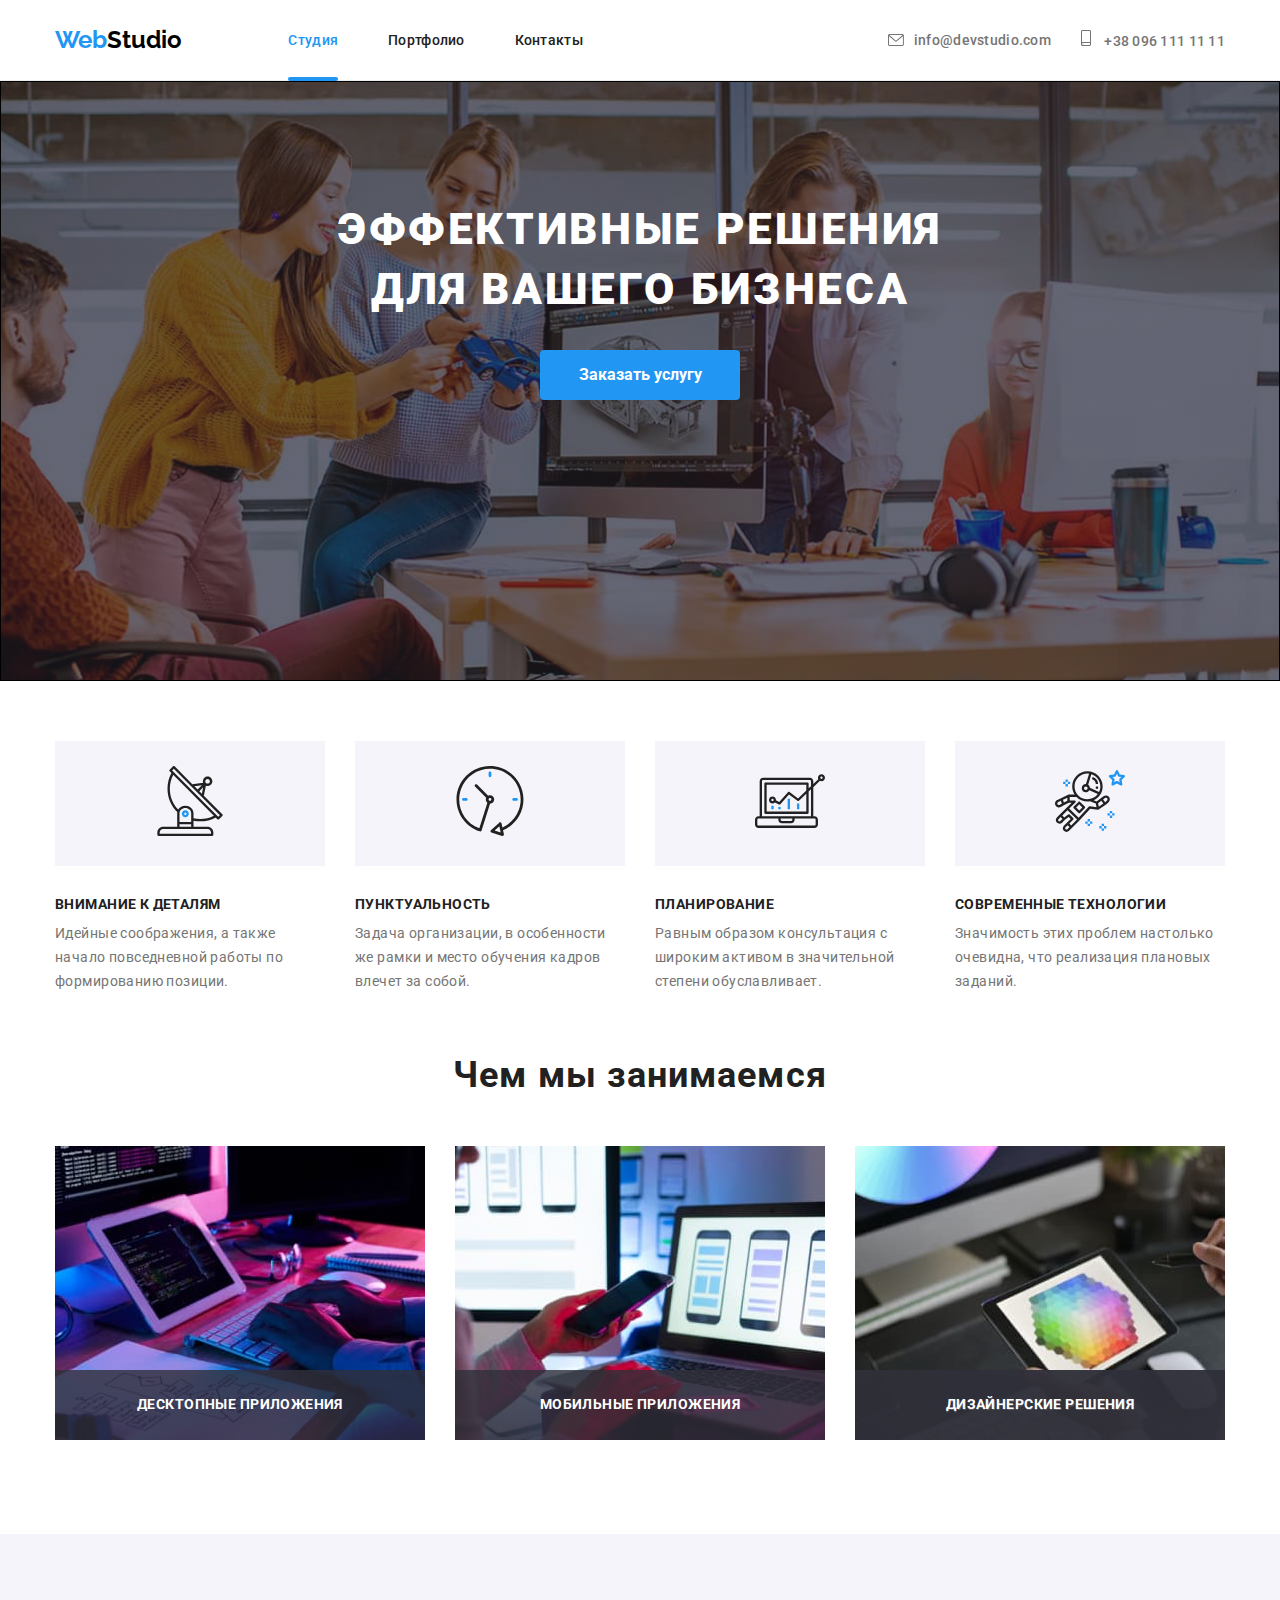
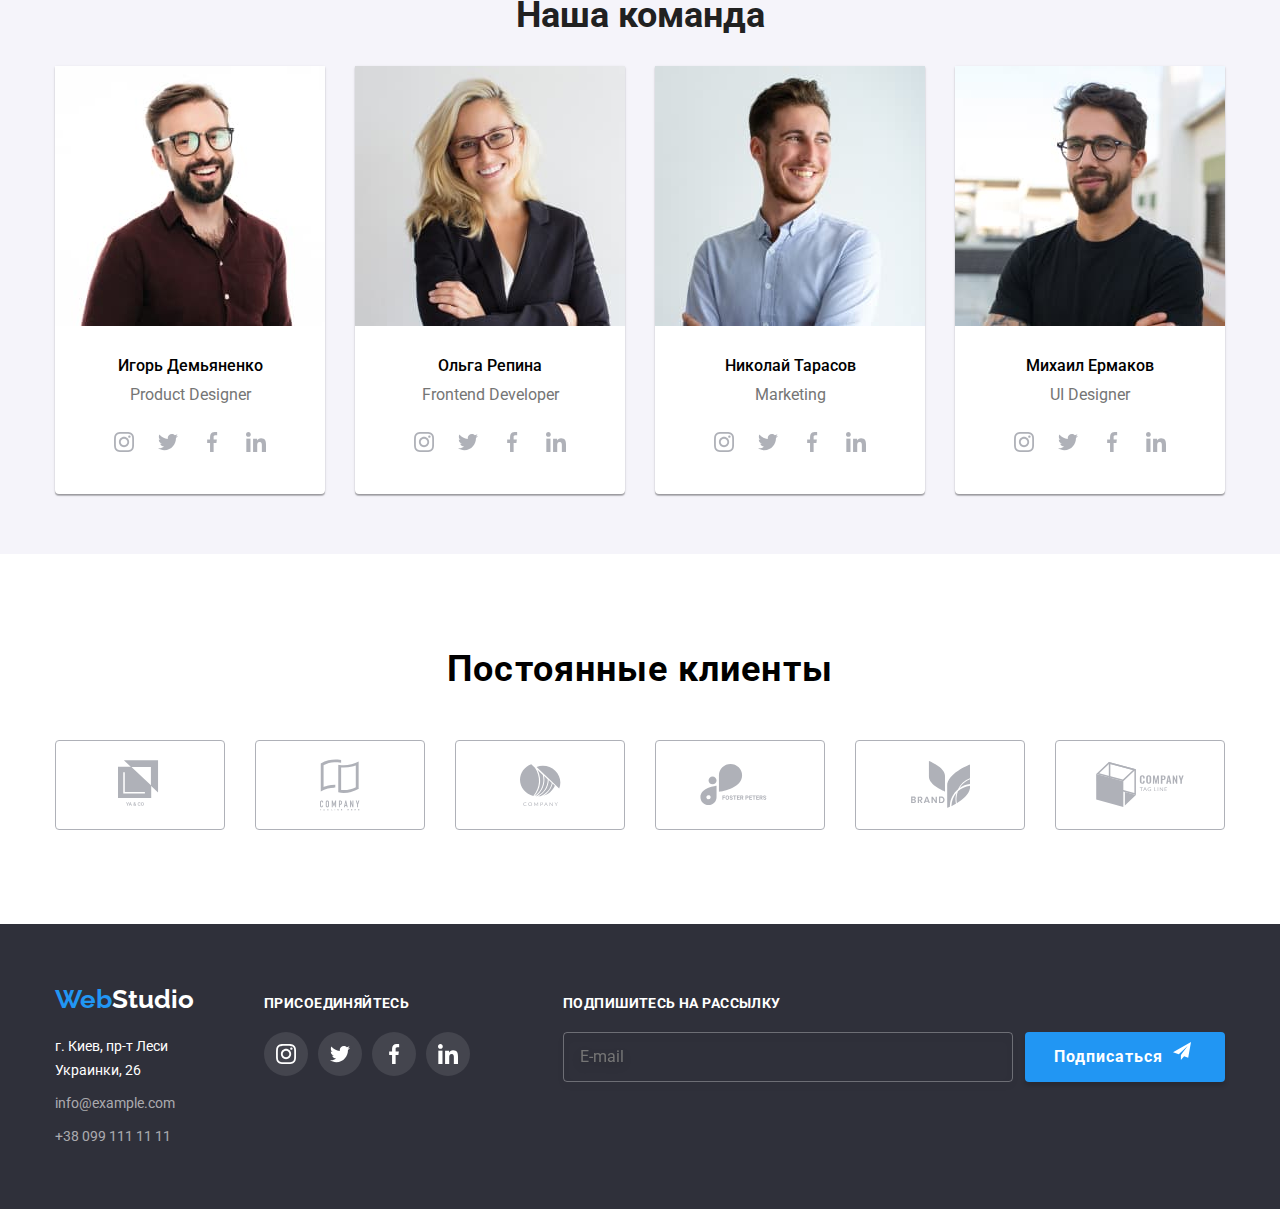
==== commit d71b4a73: "Добавляет фото(desk) в Hero/Исправляет team." ====
--- a/index.html
+++ b/index.html
@@ -178,12 +178,11 @@
           <ul class="staff-list">
             <li class="team-card">
               <picture>
-<source srcset="./images/productdesignermobile@1x.jpg 1x, ./images/productdesignermobile@2x.jpg 2x" media="(max-width:767px)" type="image/jpg">
-  <source srcset="./images/productdesignertablet@1x.jpg 1x, ./images/productdesignertablet@2x.jpg 2x" media="(min-width:768px)" type="image/jpg">
-    <source srcset="./images/productdesignerdesk@1x.jpg 1x, ./images/productdesignerdesk@2x.jpg 2x" media="(min-width:1200px)" type="image/jpg"> 
-
+                <source srcset="./images/productdesignerdesk@1x.jpg 1x, ./images/productdesignerdesk@2x.jpg  2x" media="(min-width:1200px)" type="image/jpg"> 
+                  <source srcset="./images/productdesignertablet@1x.jpg 1x, ./images/productdesignertablet@2x.jpg 2x" media="(min-width:768px)" type="image/jpg">
+                    <source srcset="./images/productdesignermobile@1x.jpg 1x, ./images/productdesignermobile@2x.jpg 2x" media="(max-width:767px)" type="image/jpg">
                 <img
-                src="./images/productdesignermobile@1x.jpg"
+                src="./images/12test@1x.jpg"
                 alt="Product Designer"
               /></picture>
               
@@ -225,10 +224,9 @@
 
             <li class="team-card">
               <picture>
-                <source srcset="./images/frontenddevelopermobile@1x.jpg 1x, ./images/frontenddevelopermobile@2x.jpg 2x" media="(max-width:767px)" type="image/jpg">
-                <source srcset="./images/frontenddevelopertablet@1x.jpg 1x, ./images/frontenddevelopertablet@2x.jpg 2x" media="(min-width:768px)" type="image/jpg"> 
-                <source srcset="./images/desktop/frontenddeveloperd@1x.jpg 1x, ./images/frontenddeveloperd@2x.jpg 2x" media="(min-width:1200px)" type="image/jpg">
-
+                <source srcset="./images/frontenddeveloperdesk@1x.jpg 1x, ./images/frontenddeveloperdesk@2x.jpg 2x" media="(min-width:1200px)" type="image/jpg">
+                  <source srcset="./images/frontenddevelopertablet@1x.jpg 1x, ./images/frontenddevelopertablet@2x.jpg 2x" media="(min-width:768px)" type="image/jpg">
+                    <source srcset="./images/frontenddevelopermobile@1x.jpg 1x, ./images/frontenddevelopermobile@2x.jpg 2x" media="(max-width:767px)" type="image/jpg">
                 <img
                 class="photo"
                 src="./images/frontenddevelopermobile@1x.jpg" 
@@ -318,9 +316,9 @@
             </li>
             <li class="team-card">
               <picture>
-                <source srcset="./images/uidesignermobile@1x.jpg 1x, ./images/uidesignermobile@2x.jpg 2x" media="(max-width:767px)" type="image/jpg">
-                <source srcset="./images/uidesignertablet@1x.jpg 1x, ./images/uidesignertablet@2x.jpg 2x" media="(min-width:768px)" type="image/jpg">
-                <source srcset="/images/uidesignerdesk@1x.jpg 1x, ./images/uidesignerdesk@1x.jpg 2x" media="(min-width:1200px)" type="image/jpg">
+                <source srcset="./images/uidesignerdesk@1x.jpg 1x, ./images/uidesignerdesk@2x.jpg 2x" media="(min-width:1200px)" type="image/jpg">
+                  <source srcset="./images/uidesignertablet@1x.jpg 1x, ./images/uidesignertablet@2x.jpg 2x" media="(min-width:768px)" type="image/jpg">
+                    <source srcset="./images/uidesignermobile@1x.jpg 1x, ./images/uidesignermobile@2x.jpg 2x" media="(max-width:767px)" type="image/jpg">
                 
                 <img
                 src="./images/uidesignermobile@1x.jpg"
--- a/css/main.min.css
+++ b/css/main.min.css
@@ -1,2 +1,2 @@
-.container{margin-left:auto;margin-right:auto;padding-left:15px;padding-right:15px}@media screen and (min-width: 480px){.container{width:480px}}@media screen and (min-width: 768px){.container{width:768px}}@media screen and (min-width: 1200px){.container{width:1200px}}body{font-family:"Roboto",sans-serif;margin:0px}a{text-decoration:none}li{list-style:none}img{display:block;max-width:100%;height:auto}.page-header{border-bottom:1px solid #ececec;position:relative}@media screen and (max-width: 767px){.page-header .container{position:fixed;z-index:99;top:0;left:0;display:-webkit-box;display:-ms-flexbox;display:flex;-webkit-box-align:center;-ms-flex-align:center;align-items:center;-webkit-box-pack:justify;-ms-flex-pack:justify;justify-content:space-between;min-height:60px;width:100%;background-color:#fff}}@media screen and (min-width: 768px){.page-header .container{display:-webkit-box;display:-ms-flexbox;display:flex;-webkit-box-align:center;-ms-flex-align:center;align-items:center;min-height:80px}}@media screen and (min-width: 1200px){.page-header .container{-webkit-box-pack:justify;-ms-flex-pack:justify;justify-content:space-between}}.nav{display:-webkit-box;display:-ms-flexbox;display:flex;-webkit-box-align:center;-ms-flex-align:center;align-items:center;-webkit-box-pack:center;-ms-flex-pack:center;justify-content:center}@media screen and (min-width: 768px){.nav{display:-webkit-box;display:-ms-flexbox;display:flex;-webkit-box-align:end;-ms-flex-align:end;align-items:flex-end;margin-left:88px}}@media screen and (min-width: 1200px){.nav{-webkit-box-align:center;-ms-flex-align:center;align-items:center;display:-webkit-box;display:-ms-flexbox;display:flex;margin-left:93px}}.logoweb{font-family:"Raleway",sans-serif;font-weight:700;font-size:24px;line-height:1.17;color:#2196f3}.accent{font-family:"Raleway",sans-serif;color:#000000;font-weight:700;font-size:24px;line-height:1.17}.menu-button{display:-webkit-inline-box;display:-ms-inline-flexbox;display:inline-flex;margin:0;padding:0px;border:none;background-color:transparent}.menu-button:hover,.menu-button:focus{fill:#2196f3}.menu-button .icon-close{display:none}.menu-button.is-open .icon-close{display:block}.menu-button.is-open .icon-menu{display:none}@media screen and (min-width: 768px){.menu-button{display:none}}@media screen and (max-width: 767px){.menu-container{display:none;position:absolute;text-align:center;left:0%;top:100%;width:100%;background-color:#fff;-webkit-box-shadow:0px 4px 8px rgba(0,0,0,0.04),0px 2px 4px rgba(0,0,0,0.08),0px 1px 3px rgba(0,0,0,0.16);box-shadow:0px 4px 8px rgba(0,0,0,0.04),0px 2px 4px rgba(0,0,0,0.08),0px 1px 3px rgba(0,0,0,0.16);padding-top:60px;padding-left:140;padding-right:140;padding-bottom:60px}.menu-container.is-open{display:block}}@media screen and (min-width: 768px){.menu-container{display:-webkit-box;display:-ms-flexbox;display:flex}}@media screen and (min-width: 1200px){.menu-container{-webkit-box-align:center;-ms-flex-align:center;align-items:center}}@media screen and (max-width: 767px){.site-nav{margin:0px;padding:0px;margin-bottom:60px}}@media screen and (min-width: 768px){.site-nav{display:-webkit-box;display:-ms-flexbox;display:flex;font-size:14px;margin-bottom:0px;margin-top:0px;padding:0px}}@media screen and (min-width: 1200px){.site-nav{-webkit-box-align:center;-ms-flex-align:center;align-items:center}}@media screen and (min-width: 768px){.site-nav :not(:last-child){margin-right:50px}}.site-nav a{display:inline-block}.site-nav .link.current{color:#2196f3;margin-bottom:8px}@media screen and (min-width: 1200px){.site-nav .link.current{margin-bottom:0px}}@media screen and (min-width: 1200px){.site-nav .link{margin-right:0px}}@media screen and (max-width: 767px){.site-nav li:not(:last-child){margin-bottom:40px;margin-top:0;margin-right:0;margin-left:0}}@media screen and (max-width: 767px){.link{font-weight:500;font-size:18px;line-height:1.17;letter-spacing:0.02em;color:#212121;-webkit-transition:color 250ms cubic-bezier(0.4, 0, 0.2, 1);transition:color 250ms cubic-bezier(0.4, 0, 0.2, 1)}}@media screen and (min-width: 768px){.link{display:-webkit-box;display:-ms-flexbox;display:flex;-webkit-box-align:center;-ms-flex-align:center;align-items:center;margin-bottom:10px;font-weight:500;font-size:14px;line-height:1.17;letter-spacing:0.02em;color:#212121;-webkit-transition:color 250ms cubic-bezier(0.4, 0, 0.2, 1);transition:color 250ms cubic-bezier(0.4, 0, 0.2, 1)}}@media screen and (min-width: 1200px){.link{margin-right:30px;padding-top:32px;padding-bottom:32px;-webkit-box-pack:justify;-ms-flex-pack:justify;justify-content:space-between;font-size:14px;margin-bottom:0px}}.link:hover,.link:focus{color:#2196f3}@media screen and (min-width: 480px){.link:not(:last-child){margin-bottom:40px}}.link.current{position:relative}.link-tel{color:#757575;font-weight:500;font-size:18px;line-height:1.14;letter-spacing:0.02em;-webkit-transition:color 250ms cubic-bezier(0.4, 0, 0.2, 1);transition:color 250ms cubic-bezier(0.4, 0, 0.2, 1)}.link-tel:hover,.link-tel:focus{color:#2196f3}@media screen and (min-width: 768px){.link-tel{font-size:12px;line-height:1.16;letter-spacing:0.02em}}@media screen and (min-width: 1200px){.link-tel{padding-top:32px;padding-bottom:32px;font-size:14px}}@media screen and (max-width: 767px){.site-contacts{padding-left:0px;padding:0px;margin-bottom:0px;margin-top:0px}}@media screen and (min-width: 768px){.site-contacts{margin:0px;padding-left:0px;margin-left:84px}}@media screen and (min-width: 1200px){.site-contacts{display:-webkit-box;display:-ms-flexbox;display:flex;-webkit-box-align:center;-ms-flex-align:center;align-items:center;margin-left:305px}}@media screen and (min-width: 768px){.site-contacts .link{font-size:12px;line-height:1.16;letter-spacing:0.02em}}@media screen and (min-width: 1200px){.site-contacts .link{font-size:14px;line-height:1.16;letter-spacing:0.02em}}@media screen and (max-width: 767px){.site-contacts li:first-child{margin-bottom:16px}}.item:not(:last-child){position:relative}.current::before{content:"";position:absolute;left:0px;height:4px;display:block;width:100%;background-color:#2196f3;border-bottom-left-radius:4px;border-bottom-right-radius:4px;border-top-left-radius:4px;border-top-right-radius:4px;bottom:-12px;-webkit-box-sizing:border-box;box-sizing:border-box}@media screen and (min-width: 768px){.current::before{bottom:-28px}}@media screen and (min-width: 1200px){.current::before{bottom:-1px}}.site-contacts .link{color:#757575;-webkit-transition:color 250ms cubic-bezier(0.4, 0, 0.2, 1);transition:color 250ms cubic-bezier(0.4, 0, 0.2, 1)}.site-contacts .link:hover,.site-contacts .link:focus{color:#2196f3}.section-title{color:#212121;margin:0px}.icon{fill:currentColor;margin-right:10px}.hero{background:#c4c4c4;text-align:center;padding-top:118px;padding-bottom:118px}@media screen and (max-width: 767px){.hero{margin-bottom:0px;margin-left:0px;margin-right:0px;margin-top:60px}}.overlay{border:1px solid #000000;height:400px;max-width:480px;margin-left:auto;margin-right:auto;background-image:-webkit-gradient(linear, left top, right top, from(rgba(47,48,58,0.4)), to(rgba(47,48,58,0.4))),url(..//..//images/hero-mobile@1x.jpg);background-image:linear-gradient(to right, rgba(47,48,58,0.4), rgba(47,48,58,0.4)),url(..//..//images/hero-mobile@1x.jpg);background-size:cover;background-repeat:no-repeat;background-position:center}@media screen and (-webkit-min-device-pixel-ratio: 2), screen and (min-resolution: 192dpi), screen and (min-resolution: 2dppx){.overlay{background-image:-webkit-gradient(linear, left top, right top, from(rgba(47,48,58,0.4)), to(rgba(47,48,58,0.4))),url(..//..//images/hero-mobile@2x.jpg);background-image:linear-gradient(to right, rgba(47,48,58,0.4), rgba(47,48,58,0.4)),url(..//..//images/hero-mobile@2x.jpg);background-size:cover;background-repeat:no-repeat;background-position:center}}@media screen and (min-width: 768px){.overlay{height:400px;max-width:1600px;background-image:-webkit-gradient(linear, left top, right top, from(rgba(47,48,58,0.4)), to(rgba(47,48,58,0.4))),url(..//..//images/hero-tablet@1x.jpg);background-image:linear-gradient(to right, rgba(47,48,58,0.4), rgba(47,48,58,0.4)),url(..//..//images/hero-tablet@1x.jpg);background-size:cover;background-repeat:no-repeat;background-position:center}}@media screen and (min-width: 768px) and (-webkit-min-device-pixel-ratio: 2), screen and (min-width: 768px) and (min-resolution: 192dpi), screen and (min-width: 768px) and (min-resolution: 2dppx){.overlay{background-image:-webkit-gradient(linear, left top, right top, from(rgba(47,48,58,0.4)), to(rgba(47,48,58,0.4))),url(..//../images/hero-tablet@2x.jpg);background-image:linear-gradient(to right, rgba(47,48,58,0.4), rgba(47,48,58,0.4)),url(..//../images/hero-tablet@2x.jpg)}}@media screen and (min-width: 768px) and (min-width: 1200px){.overlay{height:600px;max-width:1600px}}.hero .container{display:-webkit-box;display:-ms-flexbox;display:flex;-webkit-box-orient:vertical;-webkit-box-direction:normal;-ms-flex-direction:column;flex-direction:column;-webkit-box-align:center;-ms-flex-align:center;align-items:center}.hero-title{color:#fff;font-weight:900;font-size:26px;line-height:1.61;text-align:center;letter-spacing:0.06em;text-transform:uppercase;margin-top:0px;margin-bottom:30px}@media screen and (min-width: 1200px){.hero-title{font-size:44px;line-height:1.36}}.hero button{background:#2196f3;color:#fff;font-family:"Roboto",sans-serif;font-weight:700;font-size:16px;line-height:1.88;-webkit-box-align:center;-ms-flex-align:center;align-items:center;text-align:center;border-radius:4px;padding:10px 32px;margin:0px;border:0px;cursor:pointer;min-width:200px}.section-features{background:#fff;padding-top:60px;padding-bottom:60px}.features{text-align:center;margin-top:0px;margin-bottom:0px;padding-left:0px}@media screen and (min-width: 768px){.features{display:-webkit-box;display:-ms-flexbox;display:flex;-ms-flex-wrap:wrap;flex-wrap:wrap;margin-right:0px;margin-left:0px;margin-top:0px;margin-bottom:0px}}@media screen and (min-width: 1200px){.features{-ms-flex-wrap:nowrap;flex-wrap:nowrap}}.features-icon{padding:25px;margin-bottom:30px;text-align:center;background-color:#f5f4fa}.features-icon .icon{width:70px;height:70px;margin:0px}.features p{margin-top:10px;margin-bottom:0px}.features li:not(:last-child){margin-bottom:30px}@media screen and (min-width: 768px){.features li:nth-child(-n+2){margin-bottom:30px}}@media screen and (min-width: 768px){.features li:nth-child(2n+1){margin-right:30px}}@media screen and (min-width: 768px){.features li{width:calc((100% - 30px) / 2)}}@media screen and (min-width: 1200px){.features li:not(:last-child){margin-right:30px;margin-bottom:0px}}@media screen and (min-width: 1200px){.features li{width:calc((100% - 3 * 30px) / 4)}}.section-features .section-title{font-weight:700;font-size:14px;line-height:16px;letter-spacing:0.03em;text-transform:uppercase}@media screen and (min-width: 768px){.section-features .section-title{text-align:start}}.section-features .text{font-weight:400;font-size:14px;line-height:1.71;text-align:left;vertical-align:Top;letter-spacing:3%;color:#757575;letter-spacing:0.03em}@media screen and (max-width: 1199px){.section-work{display:none}}@media screen and (min-width: 1200px){.section-work{padding-bottom:94px}}.section-work .section-title{font-weight:700;font-size:36px;line-height:1.17;text-align:center;letter-spacing:0.03em;display:block;margin-bottom:50px}.work{display:-webkit-box;display:-ms-flexbox;display:flex;-webkit-box-orient:vertical;-webkit-box-direction:normal;-ms-flex-direction:column;flex-direction:column;-webkit-box-align:center;-ms-flex-align:center;align-items:center}.section-work ul{margin-top:0;font-weight:700;font-size:36px;line-height:1.17;text-align:center;letter-spacing:0.03em;display:-webkit-box;display:-ms-flexbox;display:flex;padding-left:0px;margin-bottom:0px}.section-work li:not(:last-child){margin-right:30px}.section-work li{position:relative}.work p{display:inline-block;font-size:14px;font-weight:700;line-height:1.14;letter-spacing:0.03em;text-align:center;text-transform:uppercase;color:#fff;position:absolute;width:100%;margin:0px;background-color:rgba(47,48,58,0.8);bottom:0px;left:0px;padding-top:27px;padding-bottom:27px}.section-team{background:#f5f4fa;padding-bottom:60px;padding-top:60px}.staff-list{margin-top:30px;margin-bottom:0px;padding-left:0px}@media screen and (min-width: 768px){.staff-list{display:-webkit-box;display:-ms-flexbox;display:flex;-ms-flex-wrap:wrap;flex-wrap:wrap}}.team-card{width:450px;text-align:center;background:#fff;-webkit-box-shadow:0px 1px 3px rgba(0,0,0,0.12),0px 1px 1px rgba(0,0,0,0.14),0px 2px 1px rgba(0,0,0,0.2);box-shadow:0px 1px 3px rgba(0,0,0,0.12),0px 1px 1px rgba(0,0,0,0.14),0px 2px 1px rgba(0,0,0,0.2);border-radius:0px 0px 4px 4px}@media screen and (min-width: 768px){.team-card{width:354px}}@media screen and (min-width: 1200px){.team-card{width:270px}}@media screen and (min-width: 768px){.team-card:nth-child(-n+2){margin-bottom:30px}}@media screen and (min-width: 768px){.team-card:nth-child(2n+1){margin-right:30px}}@media screen and (min-width: 1200px){.team-card:not(:last-child){margin-right:30px;margin-bottom:0px}}.section-team .section-title{font-weight:700;font-size:28px;line-height:1.17;text-align:center;vertical-align:Top;letter-spacing:3%}@media screen and (min-width: 1200px){.section-team .section-title{font-size:36px}}.section-team .title-name{font-weight:500;font-size:16px;line-height:1.19;text-align:Center;vertical-align:Top;letter-spacing:3%;margin-bottom:0px;margin-top:0px}.our-team{padding:30px 32px}.network{display:-webkit-box;display:-ms-flexbox;display:flex;margin-top:16px;padding:0px;-webkit-box-pack:center;-ms-flex-pack:center;justify-content:center}.network-link{display:-webkit-box;display:-ms-flexbox;display:flex;-webkit-box-pack:center;-ms-flex-pack:center;justify-content:center;-webkit-box-align:center;-ms-flex-align:center;align-items:center;width:44px;height:44px;border-radius:50%;color:#afb1b8;background-color:rgba(255,255,255,0.1);-webkit-transition:color 250ms cubic-bezier(0.4, 0, 0.2, 1),background-color 250ms cubic-bezier(0.4, 0, 0.2, 1);transition:color 250ms cubic-bezier(0.4, 0, 0.2, 1),background-color 250ms cubic-bezier(0.4, 0, 0.2, 1)}.network-link:hover,.network-link:focus{background-color:#2196f3;color:#fff}.net-soc{fill:currentColor}.section-team p{font-size:16px;line-height:1.19;text-align:Center;vertical-align:Top;letter-spacing:3%;color:#757575;margin-top:10px;margin-bottom:0px}.section-clients{padding-top:60px;padding-bottom:60px}@media screen and (min-width: 1200px){.section-clients{padding-top:94px;padding-bottom:94px}}.section-clients h2{font-weight:700;font-size:28px;line-height:1.17;text-align:center;letter-spacing:0.03em;padding:0px;margin:0px;margin-bottom:30px}@media screen and (min-width: 1200px){.section-clients h2{margin-bottom:50px;font-size:36px}}.icon-clients{display:-webkit-box;display:-ms-flexbox;display:flex;-ms-flex-wrap:wrap;flex-wrap:wrap;-webkit-box-align:center;-ms-flex-align:center;align-items:center;-webkit-box-pack:center;-ms-flex-pack:center;justify-content:center;padding-left:0px;margin:0px}@media screen and (min-width: 1200px){.icon-clients{-ms-flex-wrap:nowrap;flex-wrap:nowrap}}.icon-clients li{width:210px}@media screen and (min-width: 768px){.icon-clients li{width:226px}}@media screen and (min-width: 1200px){.icon-clients li{width:170px}}@media screen and (max-width: 767px){.icon-clients li:nth-child(2n+1){margin-right:30px}}@media screen and (max-width: 767px){.icon-clients li:nth-child(-n+4){margin-bottom:30px}}@media screen and (min-width: 768px){.icon-clients li:not(:nth-child(3n)){margin-right:30px}}@media screen and (min-width: 768px){.icon-clients li:nth-child(-n+3){margin-bottom:30px}}@media screen and (min-width: 1200px){.icon-clients li:not(:last-child){margin-right:30px;margin-bottom:0px}}.section-clients a{padding:0px;margin:0px}.logo-company{display:block;width:100%;height:90px;border:1px solid;border-radius:4px;display:-webkit-box;display:-ms-flexbox;display:flex;-webkit-box-pack:center;-ms-flex-pack:center;justify-content:center;-webkit-box-align:center;-ms-flex-align:center;align-items:center;color:#afb1b8;-webkit-transition:color 250ms cubic-bezier(0.4, 0, 0.2, 1),border 250ms cubic-bezier(0.4, 0, 0.2, 1);transition:color 250ms cubic-bezier(0.4, 0, 0.2, 1),border 250ms cubic-bezier(0.4, 0, 0.2, 1)}.logo-company:hover{color:#2196f3}.logo-company:focus{color:#2196f3}.icon-company{border-radius:0px;padding:0px;margin:0px;fill:currentColor}.footer{background:#2f303a;padding-top:60px;padding-bottom:60px}@media screen and (min-width: 768px){.footer .container{display:-webkit-box;display:-ms-flexbox;display:flex;-ms-flex-wrap:wrap;flex-wrap:wrap;-webkit-box-pack:center;-ms-flex-pack:center;justify-content:center;text-align:center;-webkit-box-align:baseline;-ms-flex-align:baseline;align-items:baseline}}@media screen and (min-width: 1200px){.footer .container{-ms-flex-wrap:nowrap;flex-wrap:nowrap}}.footer .foot{display:block;display:-webkit-box;display:-ms-flexbox;display:flex;-webkit-box-orient:vertical;-webkit-box-direction:normal;-ms-flex-direction:column;flex-direction:column;-webkit-box-align:center;-ms-flex-align:center;align-items:center;margin-bottom:60px}@media screen and (min-width: 768px){.footer .foot{margin-right:165px}}@media screen and (min-width: 1200px){.footer .foot{margin-right:70px;margin-bottom:0px}}.foot ul{padding-left:0px;margin-top:0px;margin-bottom:0px}.foot li:first-child{margin-bottom:9px}.footer .logoweb{font-family:"Raleway",sans-serif;font-weight:700;font-size:24px;line-height:1.17;color:#2196f3}@media screen and (min-width: 1200px){.footer .logoweb{font-size:26px;line-height:1.19}}.footer address{margin-top:20px;text-align:center}@media screen and (min-width: 1200px){.footer address{text-align:left}}.footer .accent{font-family:"Raleway",sans-serif;color:#fff;font-weight:700;font-size:24px;line-height:1.17}@media screen and (min-width: 1200px){.footer .accent{font-size:26px;line-height:1.19}}.footer p{font-style:normal;font-size:14px;line-height:1.71;text-align:Left;vertical-align:Top;letter-spacing:3%;color:#fff;margin-bottom:9px;margin-top:0px}.address a{font-style:normal;font-size:14px;line-height:1.71;text-align:left;vertical-align:Top;letter-spacing:3%;color:rgba(255,255,255,0.6)}.social{text-align:center;margin-bottom:60px}@media screen and (min-width: 768px){.social{margin:0px}}@media screen and (min-width: 1200px){.social{margin-right:93px;text-align:left}}.social b{font-style:normal;font-weight:700;font-size:14px;line-height:1.14;letter-spacing:0.03em;text-transform:uppercase;color:#fff}.social-link{display:-webkit-box;display:-ms-flexbox;display:flex;-webkit-box-pack:center;-ms-flex-pack:center;justify-content:center;padding:0px;margin-top:20px;margin-bottom:0px}.social-link li:not(:last-child){margin-right:10px}.soc{width:44px;height:44px;display:-webkit-box;display:-ms-flexbox;display:flex;-webkit-box-pack:center;-ms-flex-pack:center;justify-content:center;-webkit-box-align:center;-ms-flex-align:center;align-items:center;border-radius:50%;color:#fff;background-color:rgba(255,255,255,0.1);-webkit-transition:background-color 250ms cubic-bezier(0.4, 0, 0.2, 1);transition:background-color 250ms cubic-bezier(0.4, 0, 0.2, 1)}.soc:hover,.soc:focus{background-color:#2196f3}.foot-icon{fill:currentColor}.footer-form p{font-weight:700;font-size:14px;line-height:1.14;letter-spacing:0.03em;text-transform:uppercase;color:#fff;margin-bottom:20px;text-align:center}@media screen and (min-width: 1200px){.footer-form p{text-align:left}}.mail-ent{text-align:center}@media screen and (min-width: 1200px){.mail-ent{display:-webkit-box;display:-ms-flexbox;display:flex}}.footer-input{width:358px;height:50px;left:815px;top:2785px;padding-left:16px;padding-top:15px;padding-bottom:15px;margin-bottom:20px;border:1px solid rgba(255,255,255,0.3);-webkit-box-sizing:border-box;box-sizing:border-box;-webkit-filter:drop-shadow(0px 4px 4px rgba(0,0,0,0.15));filter:drop-shadow(0px 4px 4px rgba(0,0,0,0.15));border-radius:4px;background:inherit;color:#fff}@media screen and (min-width: 480px){.footer-input{min-width:450px}}@media screen and (min-width: 480px) and (min-width: 1200px){.footer-input{margin-bottom:0px;margin-right:12px}}.footer-button{display:-webkit-box;display:-ms-flexbox;display:flex;text-align:center;width:200px;height:50px;margin-top:0px;margin-right:auto;margin-left:auto;padding-bottom:10px;padding-top:10px;padding-left:29px;background:#2196f3;-webkit-box-shadow:0px 4px 4px rgba(0,0,0,0.15);box-shadow:0px 4px 4px rgba(0,0,0,0.15);border-radius:4px;border:none;cursor:pointer}.footer-button span{font-weight:700;font-size:16px;line-height:1.87;margin-right:10px;display:-webkit-box;display:-ms-flexbox;display:flex;-webkit-box-align:center;-ms-flex-align:center;align-items:center;text-align:center;letter-spacing:0.06em;color:#fff}.foot-send{fill:#fff;top:0px;right:2px}.backdrop{position:fixed;top:0px;left:0px;width:100%;height:100%;overflow-y:scroll;background-color:rgba(0,0,0,0.2);-webkit-transition:opacity 1500ms cubic-bezier(0.25, 0.1, 0.25, 1);transition:opacity 1500ms cubic-bezier(0.25, 0.1, 0.25, 1)}@media screen and (max-width: 479px){.backdrop{padding:94px 5px}}.backdrop.is-hidden{opacity:0;pointer-events:none}.modal{position:relative;padding:40px;background:#fff;-webkit-box-shadow:0px 1px 3px rgba(0,0,0,0.12),0px 1px 1px rgba(0,0,0,0.14),0px 2px 1px rgba(0,0,0,0.2);box-shadow:0px 1px 3px rgba(0,0,0,0.12),0px 1px 1px rgba(0,0,0,0.14),0px 2px 1px rgba(0,0,0,0.2);border-radius:4px;max-width:100%;overflow-x:hidden}@media screen and (min-width: 480px){.modal{position:absolute;top:50%;left:50%;-webkit-transform:translate(-50%, -50%);transform:translate(-50%, -50%);width:450px;height:609px}}@media screen and (min-width: 1200px){.modal{width:528px;height:581px}}.modal-closed{position:absolute;top:8px;right:8px;display:-webkit-box;display:-ms-flexbox;display:flex;-webkit-box-pack:center;-ms-flex-pack:center;justify-content:center;-webkit-box-align:center;-ms-flex-align:center;align-items:center;width:30px;height:30px;padding:0px;border:1px solid rgba(0,0,0,0.1);background-size:cover;background-repeat:no-repeat;background-color:transparent;color:#000000;cursor:pointer;border-radius:50%;-webkit-transition:color 250ms cubic-bezier(0.4, 0, 0.2, 1);transition:color 250ms cubic-bezier(0.4, 0, 0.2, 1)}.modal-closed:hover,.modal-closed:focus{color:#2196f3}.closed{fill:currentColor}.form{margin:0px}.form h2{margin:0px;margin-bottom:12px;font-weight:700;font-size:20px;line-height:1.15;text-align:center;letter-spacing:0.03em;color:#212121}.form-field{display:-webkit-box;display:-ms-flexbox;display:flex;-webkit-box-orient:vertical;-webkit-box-direction:normal;-ms-flex-direction:column;flex-direction:column;margin:0px;margin-bottom:20px}@media screen and (min-width: 480px){.form-input:not(:last-child){margin-bottom:10px}}.form-input{border:1px solid rgba(33,33,33,0.2);border-radius:4px;max-width:448px;padding:11px 42px;-webkit-transition:border 250ms cubic-bezier(0.4, 0, 0.2, 1);transition:border 250ms cubic-bezier(0.4, 0, 0.2, 1);outline:none}.form-input:focus-within{border:1px solid #2196f3}.form-label{display:-webkit-box;display:-ms-flexbox;display:flex;-webkit-box-orient:vertical;-webkit-box-direction:normal;-ms-flex-direction:column;flex-direction:column}.form-label:focus-within{fill:#2196f3}.form-label span{font-size:12px;font-weight:400;line-height:1.71;letter-spacing:0.03em;color:#757575}@media screen and (min-width: 1200px){.form-label span{font-size:14px}}.form-label a{font-size:12px;font-weight:400;line-height:1.71;letter-spacing:0.03em;color:#2196f3;text-decoration:underline}@media screen and (min-width: 1200px){.form-label a{font-size:14px}}.form-icon{position:absolute;top:54%;left:12px;-webkit-transform:translateY(-50%);transform:translateY(-50%);-webkit-transition:fill 250ms cubic-bezier(0.4, 0, 0.2, 1);transition:fill 250ms cubic-bezier(0.4, 0, 0.2, 1)}.comment{min-height:120px;padding:12px 16px}.form-input::-webkit-input-placeholder{font-weight:400;font-size:12px;line-height:1.17;letter-spacing:0.01em;color:rgba(117,117,117,0.5)}.form-input:-ms-input-placeholder{font-weight:400;font-size:12px;line-height:1.17;letter-spacing:0.01em;color:rgba(117,117,117,0.5)}.form-input::-ms-input-placeholder{font-weight:400;font-size:12px;line-height:1.17;letter-spacing:0.01em;color:rgba(117,117,117,0.5)}.form-input::placeholder{font-weight:400;font-size:12px;line-height:1.17;letter-spacing:0.01em;color:rgba(117,117,117,0.5)}.checkbox{display:-webkit-box;display:-ms-flexbox;display:flex;-webkit-box-pack:center;-ms-flex-pack:center;justify-content:center}.form-label{position:relative}.checkbox .form-label{display:-webkit-box;display:-ms-flexbox;display:flex;-webkit-box-orient:horizontal;-webkit-box-direction:normal;-ms-flex-direction:row;flex-direction:row;-webkit-box-align:center;-ms-flex-align:center;align-items:center}.checkbox-input{position:absolute;width:1px;height:1px;margin:-1px;border:0px;padding:0px;clip:rect(0 0 0 0);overflow:hidden}.check::before{content:"";display:inline-block;margin-right:8px;width:16px;height:15px;background-image:url(..//images/icon/icon-check.svg);background-size:contain;background-repeat:no-repeat;background-position:center;border:2px solid #212121;border-radius:2px}.checkbox-input:checked+.check::before{border-color:#2196f3;background:#2196f3;background-image:url(..//images/icon/icon-check.svg);background-size:contain;background-origin:border-box}.checkbox-input:focus+.check::before{border-color:#2196f3;background-image:url(..//images/icon/icon-check.svg);background-size:contain;background-origin:border-box}.form-button{display:-webkit-box;display:-ms-flexbox;display:flex;-webkit-box-align:center;-ms-flex-align:center;align-items:center;text-align:center;min-width:200px;min-height:50px;margin:0px;margin-right:auto;margin-left:auto;margin-top:30px;padding:10px 55px;font-weight:700;font-size:16px;line-height:1.86;letter-spacing:0.06em;color:#fff;background-color:#2196f3;-webkit-box-shadow:0px 4px 4px rgba(0,0,0,0.15);box-shadow:0px 4px 4px rgba(0,0,0,0.15);border-radius:4px;border:none}.form-button:hover,.form-button:focus{background-color:#188ce8;-webkit-box-shadow:0px 4px 4px rgba(0,0,0,0.15);box-shadow:0px 4px 4px rgba(0,0,0,0.15);cursor:pointer}.section-portfolio{padding-top:60px;padding-bottom:60px}@media screen and (min-width: 1200px){.section-portfolio{padding-top:94px;padding-bottom:94px}}.portfolio{display:-webkit-box;display:-ms-flexbox;display:flex;-webkit-box-orient:vertical;-webkit-box-direction:normal;-ms-flex-direction:column;flex-direction:column}.nav-button{margin-top:0px;margin-bottom:0px;display:-webkit-box;display:-ms-flexbox;display:flex;-webkit-box-pack:center;-ms-flex-pack:center;justify-content:center;padding-left:0px}@media screen and (max-width: 767px){.nav-button{display:-webkit-box;display:-ms-flexbox;display:flex;-ms-flex-wrap:wrap;flex-wrap:wrap;-webkit-box-pack:start;-ms-flex-pack:start;justify-content:start}}@media screen and (min-width: 1200px){.nav-button{margin-right:0px}}@media screen and (max-width: 767px){.nav-button li:not(:last-child){margin-right:8px;margin-bottom:15px}}@media screen and (min-width: 768px){.nav-button li:not(:last-child){margin-right:8px}}@media screen and (max-width: 767px){.nav-button li:nth-child(4n){margin-bottom:0px}}@media screen and (min-width: 1200px){.nav-button li :not(:last-child){margin-right:8px}}.nav-button li{display:list-item}.nav-button .work-list{font-family:"Roboto",sans-serif;color:#212121;background:#f5f4fa;font-weight:500;font-size:16px;line-height:1.62;text-align:center;letter-spacing:0.03em;border:0px;border-radius:4px;padding-top:6px;padding-left:22px;padding-bottom:6px;padding-right:22px;-webkit-transition:background-color 250ms cubic-bezier(0.4, 0, 0.2, 1),color 250ms cubic-bezier(0.4, 0, 0.2, 1),-webkit-box-shadow 250ms cubic-bezier(0.4, 0, 0.2, 1);transition:background-color 250ms cubic-bezier(0.4, 0, 0.2, 1),color 250ms cubic-bezier(0.4, 0, 0.2, 1),-webkit-box-shadow 250ms cubic-bezier(0.4, 0, 0.2, 1);transition:background-color 250ms cubic-bezier(0.4, 0, 0.2, 1),color 250ms cubic-bezier(0.4, 0, 0.2, 1),box-shadow 250ms cubic-bezier(0.4, 0, 0.2, 1);transition:background-color 250ms cubic-bezier(0.4, 0, 0.2, 1),color 250ms cubic-bezier(0.4, 0, 0.2, 1),box-shadow 250ms cubic-bezier(0.4, 0, 0.2, 1),-webkit-box-shadow 250ms cubic-bezier(0.4, 0, 0.2, 1)}.nav-button .work-list:hover{background:#2196f3;color:#fff;-webkit-box-shadow:0px 3px 1px rgba(0,0,0,0.1),0px 1px 2px rgba(0,0,0,0.08),0px 2px 2px rgba(0,0,0,0.12);box-shadow:0px 3px 1px rgba(0,0,0,0.1),0px 1px 2px rgba(0,0,0,0.08),0px 2px 2px rgba(0,0,0,0.12)}.nav-button .work-list:focus{background:#2196f3;color:#fff}.dev{padding-left:0px;margin-top:40px;margin-bottom:0px;display:-webkit-box;display:-ms-flexbox;display:flex;-ms-flex-wrap:wrap;flex-wrap:wrap;-ms-flex-line-pack:justify;align-content:space-between}@media screen and (min-width: 768px){.dev{margin-top:30px;display:-webkit-box;display:-ms-flexbox;display:flex;-ms-flex-wrap:wrap;flex-wrap:wrap}}@media screen and (min-width: 1200px){.dev{margin-top:50px}}.dev-content{border-left:1px solid #eeeeee;border-right:1px solid #eeeeee;border-bottom:1px solid #eeeeee;-webkit-box-sizing:border-box;box-sizing:border-box;padding-right:24px;padding-left:24px;padding-top:20px;padding-bottom:20px}.dev-link{display:block;-webkit-transition:-webkit-box-shadow 250ms cubic-bezier(0.4, 0, 0.2, 1);transition:-webkit-box-shadow 250ms cubic-bezier(0.4, 0, 0.2, 1);transition:box-shadow 250ms cubic-bezier(0.4, 0, 0.2, 1);transition:box-shadow 250ms cubic-bezier(0.4, 0, 0.2, 1), -webkit-box-shadow 250ms cubic-bezier(0.4, 0, 0.2, 1)}.dev-link:hover{width:370px;-webkit-box-shadow:0px 1px 1px rgba(0,0,0,0.12),0px 4px 4px rgba(0,0,0,0.06),1px 4px 6px rgba(0,0,0,0.16);box-shadow:0px 1px 1px rgba(0,0,0,0.12),0px 4px 4px rgba(0,0,0,0.06),1px 4px 6px rgba(0,0,0,0.16)}.dev-link:focus{background:inherit}.dev-link:hover .dev-text,.dev-link:focus .dev-text{-webkit-transform:translateY(0);transform:translateY(0)}.dev li:not(:last-child){margin-bottom:30px}@media screen and (max-width: 1199px) and (min-width: 768px){.dev li:not(:last-child):nth-child(2n+1){margin-right:30px}}@media screen and (max-width: 1199px) and (min-width: 768px){.dev li:not(:last-child){width:354px}}@media screen and (min-width: 1200px){.dev li:not(:last-child){width:370px}}@media screen and (min-width: 1200px){.dev li:not(:last-child):not(:nth-last-child(-n+3)){margin-bottom:30px}}@media screen and (min-width: 1200px){.dev li:not(:last-child):not(:nth-child(3n)){margin-right:30px}}@media screen and (min-width: 1200px){.dev li:not(:last-child):nth-last-child(-n+3){margin-bottom:0}}.dev-item{position:relative;overflow:hidden}.dev-text{position:absolute;top:0px;left:0px;margin:0px;height:100%;padding:63px 24px;font-size:18px;line-height:1.56;letter-spacing:0.03em;color:#fff;background-color:#2196f3;overflow:hidden;-webkit-transform:translateY(100%);transform:translateY(100%);-webkit-transition:-webkit-transform 250ms cubic-bezier(0.4, 0, 0.2, 1);transition:-webkit-transform 250ms cubic-bezier(0.4, 0, 0.2, 1);transition:transform 250ms cubic-bezier(0.4, 0, 0.2, 1);transition:transform 250ms cubic-bezier(0.4, 0, 0.2, 1), -webkit-transform 250ms cubic-bezier(0.4, 0, 0.2, 1)}.card-image{display:block}@media screen and (min-width: 1200px){.card-image{width:370px}}.dev h2{color:#212121;font-weight:700;font-size:18px;line-height:2;letter-spacing:0.06em;margin-top:0px;margin-bottom:0px}.dev-content p{color:#757575;font-weight:400;font-size:16px;line-height:1.88;letter-spacing:0.03em;margin-top:4px;margin-bottom:0px}
+.container{margin-left:auto;margin-right:auto;padding-left:15px;padding-right:15px}@media screen and (min-width: 480px){.container{width:480px}}@media screen and (min-width: 768px){.container{width:768px}}@media screen and (min-width: 1200px){.container{width:1200px}}body{font-family:"Roboto",sans-serif;margin:0px}a{text-decoration:none}li{list-style:none}img{display:block;max-width:100%;height:auto}.page-header{border-bottom:1px solid #ececec;position:relative}@media screen and (max-width: 767px){.page-header .container{position:fixed;z-index:99;top:0;left:0;display:-webkit-box;display:-ms-flexbox;display:flex;-webkit-box-align:center;-ms-flex-align:center;align-items:center;-webkit-box-pack:justify;-ms-flex-pack:justify;justify-content:space-between;min-height:60px;width:100%;background-color:#fff}}@media screen and (min-width: 768px){.page-header .container{display:-webkit-box;display:-ms-flexbox;display:flex;-webkit-box-align:center;-ms-flex-align:center;align-items:center;min-height:80px}}@media screen and (min-width: 1200px){.page-header .container{-webkit-box-pack:justify;-ms-flex-pack:justify;justify-content:space-between}}.nav{display:-webkit-box;display:-ms-flexbox;display:flex;-webkit-box-align:center;-ms-flex-align:center;align-items:center;-webkit-box-pack:center;-ms-flex-pack:center;justify-content:center}@media screen and (min-width: 768px){.nav{-webkit-box-align:end;-ms-flex-align:end;align-items:flex-end;margin-left:88px}}@media screen and (min-width: 1200px){.nav{-webkit-box-align:center;-ms-flex-align:center;align-items:center;margin-left:93px}}.logoweb{font-family:"Raleway",sans-serif;font-weight:700;font-size:24px;line-height:1.17;color:#2196f3}.accent{font-family:"Raleway",sans-serif;color:#000000;font-weight:700;font-size:24px;line-height:1.17}.menu-button{display:-webkit-inline-box;display:-ms-inline-flexbox;display:inline-flex;margin:0;padding:0px;border:none;background-color:transparent}.menu-button:hover,.menu-button:focus{fill:#2196f3}.menu-button .icon-close{display:none}.menu-button.is-open .icon-close{display:block}.menu-button.is-open .icon-menu{display:none}@media screen and (min-width: 768px){.menu-button{display:none}}@media screen and (max-width: 767px){.menu-container{display:none;position:absolute;text-align:center;left:0%;top:100%;width:100%;background-color:#fff;-webkit-box-shadow:0px 4px 8px rgba(0,0,0,0.04),0px 2px 4px rgba(0,0,0,0.08),0px 1px 3px rgba(0,0,0,0.16);box-shadow:0px 4px 8px rgba(0,0,0,0.04),0px 2px 4px rgba(0,0,0,0.08),0px 1px 3px rgba(0,0,0,0.16);padding-top:60px;padding-left:140;padding-right:140;padding-bottom:60px}.menu-container.is-open{display:block}}@media screen and (min-width: 768px){.menu-container{display:-webkit-box;display:-ms-flexbox;display:flex}}@media screen and (min-width: 1200px){.menu-container{-webkit-box-align:center;-ms-flex-align:center;align-items:center}}@media screen and (max-width: 767px){.site-nav{margin:0px;padding:0px;margin-bottom:60px}}@media screen and (min-width: 768px){.site-nav{display:-webkit-box;display:-ms-flexbox;display:flex;font-size:14px;margin-bottom:0px;margin-top:0px;padding:0px}}@media screen and (min-width: 1200px){.site-nav{-webkit-box-align:center;-ms-flex-align:center;align-items:center}}@media screen and (min-width: 768px){.site-nav :not(:last-child){margin-right:50px}}.site-nav a{display:inline-block}.site-nav .link.current{color:#2196f3;margin-bottom:8px}@media screen and (min-width: 1200px){.site-nav .link.current{margin-bottom:0px}}@media screen and (min-width: 1200px){.site-nav .link{margin-right:0px}}@media screen and (max-width: 767px){.site-nav li:not(:last-child){margin-bottom:40px;margin-top:0;margin-right:0;margin-left:0}}@media screen and (max-width: 767px){.link{font-weight:500;font-size:18px;line-height:1.17;letter-spacing:0.02em;color:#212121;-webkit-transition:color 250ms cubic-bezier(0.4, 0, 0.2, 1);transition:color 250ms cubic-bezier(0.4, 0, 0.2, 1)}}@media screen and (min-width: 768px){.link{display:-webkit-box;display:-ms-flexbox;display:flex;-webkit-box-align:center;-ms-flex-align:center;align-items:center;margin-bottom:10px;font-weight:500;font-size:14px;line-height:1.17;letter-spacing:0.02em;color:#212121;-webkit-transition:color 250ms cubic-bezier(0.4, 0, 0.2, 1);transition:color 250ms cubic-bezier(0.4, 0, 0.2, 1)}}@media screen and (min-width: 1200px){.link{margin-right:30px;padding-top:32px;padding-bottom:32px;-webkit-box-pack:justify;-ms-flex-pack:justify;justify-content:space-between;font-size:14px;margin-bottom:0px}}.link:hover,.link:focus{color:#2196f3}@media screen and (min-width: 480px){.link:not(:last-child){margin-bottom:40px}}.link.current{position:relative}.link-tel{color:#757575;font-weight:500;font-size:18px;line-height:1.14;letter-spacing:0.02em;-webkit-transition:color 250ms cubic-bezier(0.4, 0, 0.2, 1);transition:color 250ms cubic-bezier(0.4, 0, 0.2, 1)}.link-tel:hover,.link-tel:focus{color:#2196f3}@media screen and (min-width: 768px){.link-tel{font-size:12px;line-height:1.16;letter-spacing:0.02em}}@media screen and (min-width: 1200px){.link-tel{padding-top:32px;padding-bottom:32px;font-size:14px}}@media screen and (max-width: 767px){.site-contacts{padding-left:0px;padding:0px;margin-bottom:0px;margin-top:0px}}@media screen and (min-width: 768px){.site-contacts{margin:0px;padding-left:0px;margin-left:84px}}@media screen and (min-width: 1200px){.site-contacts{display:-webkit-box;display:-ms-flexbox;display:flex;-webkit-box-align:center;-ms-flex-align:center;align-items:center;margin-left:305px}}@media screen and (min-width: 768px){.site-contacts .link{font-size:12px;line-height:1.16;letter-spacing:0.02em}}@media screen and (min-width: 1200px){.site-contacts .link{font-size:14px}}@media screen and (max-width: 767px){.site-contacts li:first-child{margin-bottom:16px}}.item:not(:last-child){position:relative}.current::before{content:"";position:absolute;left:0px;height:4px;display:block;width:100%;background-color:#2196f3;border-bottom-left-radius:4px;border-bottom-right-radius:4px;border-top-left-radius:4px;border-top-right-radius:4px;bottom:-12px;-webkit-box-sizing:border-box;box-sizing:border-box}@media screen and (min-width: 768px){.current::before{bottom:-28px}}@media screen and (min-width: 1200px){.current::before{bottom:-1px}}.site-contacts .link{color:#757575;-webkit-transition:color 250ms cubic-bezier(0.4, 0, 0.2, 1);transition:color 250ms cubic-bezier(0.4, 0, 0.2, 1)}.site-contacts .link:hover,.site-contacts .link:focus{color:#2196f3}.section-title{color:#212121;margin:0px}.icon{fill:currentColor;margin-right:10px}.hero{background:#c4c4c4;text-align:center;padding-top:118px;padding-bottom:118px}@media screen and (max-width: 767px){.hero{margin-bottom:0px;margin-left:0px;margin-right:0px;margin-top:60px}}.overlay{border:1px solid #000000;height:400px;max-width:480px;margin-left:auto;margin-right:auto;background-image:-webkit-gradient(linear, left top, right top, from(rgba(47,48,58,0.4)), to(rgba(47,48,58,0.4))),url(..//..//images/hero-mobile@1x.jpg);background-image:linear-gradient(to right, rgba(47,48,58,0.4), rgba(47,48,58,0.4)),url(..//..//images/hero-mobile@1x.jpg);background-size:cover;background-repeat:no-repeat;background-position:center}@media screen and (-webkit-min-device-pixel-ratio: 2), screen and (min-resolution: 192dpi), screen and (min-resolution: 2dppx){.overlay{background-image:-webkit-gradient(linear, left top, right top, from(rgba(47,48,58,0.4)), to(rgba(47,48,58,0.4))),url(..//..//images/hero-mobile@2x.jpg);background-image:linear-gradient(to right, rgba(47,48,58,0.4), rgba(47,48,58,0.4)),url(..//..//images/hero-mobile@2x.jpg)}}@media screen and (min-width: 768px){.overlay{height:400px;max-width:1600px;background-image:-webkit-gradient(linear, left top, right top, from(rgba(47,48,58,0.4)), to(rgba(47,48,58,0.4))),url(..//..//images/hero-tablet@1x.jpg);background-image:linear-gradient(to right, rgba(47,48,58,0.4), rgba(47,48,58,0.4)),url(..//..//images/hero-tablet@1x.jpg)}}@media screen and (min-width: 768px) and (-webkit-min-device-pixel-ratio: 2), screen and (min-width: 768px) and (min-resolution: 192dpi), screen and (min-width: 768px) and (min-resolution: 2dppx){.overlay{background-image:-webkit-gradient(linear, left top, right top, from(rgba(47,48,58,0.4)), to(rgba(47,48,58,0.4))),url(..//../images/hero-tablet@2x.jpg);background-image:linear-gradient(to right, rgba(47,48,58,0.4), rgba(47,48,58,0.4)),url(..//../images/hero-tablet@2x.jpg)}}@media screen and (min-width: 1200px){.overlay{height:600px;max-width:1600px;background-image:-webkit-gradient(linear, left top, right top, from(rgba(47,48,58,0.4)), to(rgba(47,48,58,0.4))),url(..//..//images/hero-desktop@1x.jpg);background-image:linear-gradient(to right, rgba(47,48,58,0.4), rgba(47,48,58,0.4)),url(..//..//images/hero-desktop@1x.jpg)}}@media screen and (min-width: 1200px) and (-webkit-min-device-pixel-ratio: 2), screen and (min-width: 1200px) and (min-resolution: 192dpi), screen and (min-width: 1200px) and (min-resolution: 2dppx){.overlay{background-image:-webkit-gradient(linear, left top, right top, from(rgba(47,48,58,0.4)), to(rgba(47,48,58,0.4))),url(..//../images/hero-desktop@2x.jpg);background-image:linear-gradient(to right, rgba(47,48,58,0.4), rgba(47,48,58,0.4)),url(..//../images/hero-desktop@2x.jpg)}}.hero .container{display:-webkit-box;display:-ms-flexbox;display:flex;-webkit-box-orient:vertical;-webkit-box-direction:normal;-ms-flex-direction:column;flex-direction:column;-webkit-box-align:center;-ms-flex-align:center;align-items:center}.hero-title{color:#fff;font-weight:900;font-size:26px;line-height:1.61;text-align:center;letter-spacing:0.06em;text-transform:uppercase;margin-top:0px;margin-bottom:30px}@media screen and (min-width: 1200px){.hero-title{font-size:44px;line-height:1.36}}.hero button{background:#2196f3;color:#fff;font-family:"Roboto",sans-serif;font-weight:700;font-size:16px;line-height:1.88;-webkit-box-align:center;-ms-flex-align:center;align-items:center;text-align:center;border-radius:4px;padding:10px 32px;margin:0px;border:0px;cursor:pointer;min-width:200px}.section-features{background:#fff;padding-top:60px;padding-bottom:60px}.features{text-align:center;margin-top:0px;margin-bottom:0px;padding-left:0px}@media screen and (min-width: 768px){.features{display:-webkit-box;display:-ms-flexbox;display:flex;-ms-flex-wrap:wrap;flex-wrap:wrap;margin-right:0px;margin-left:0px}}@media screen and (min-width: 1200px){.features{-ms-flex-wrap:nowrap;flex-wrap:nowrap}}.features-icon{padding:25px;margin-bottom:30px;text-align:center;background-color:#f5f4fa}.features-icon .icon{width:70px;height:70px;margin:0px}.features p{margin-top:10px;margin-bottom:0px}.features li:not(:last-child){margin-bottom:30px}@media screen and (min-width: 768px){.features li:nth-child(-n+2){margin-bottom:30px}}@media screen and (min-width: 768px){.features li:nth-child(2n+1){margin-right:30px}}@media screen and (min-width: 768px){.features li{width:calc((100% - 30px) / 2)}}@media screen and (min-width: 1200px){.features li:not(:last-child){margin-right:30px;margin-bottom:0px}}@media screen and (min-width: 1200px){.features li{width:calc((100% - 3 * 30px) / 4)}}.section-features .section-title{font-weight:700;font-size:14px;line-height:16px;letter-spacing:0.03em;text-transform:uppercase}@media screen and (min-width: 768px){.section-features .section-title{text-align:start}}.section-features .text{font-weight:400;font-size:14px;line-height:1.71;text-align:left;vertical-align:Top;letter-spacing:3%;color:#757575;letter-spacing:0.03em}@media screen and (max-width: 1199px){.section-work{display:none}}@media screen and (min-width: 1200px){.section-work{padding-bottom:94px}}.section-work .section-title{font-weight:700;font-size:36px;line-height:1.17;text-align:center;letter-spacing:0.03em;display:block;margin-bottom:50px}.work{display:-webkit-box;display:-ms-flexbox;display:flex;-webkit-box-orient:vertical;-webkit-box-direction:normal;-ms-flex-direction:column;flex-direction:column;-webkit-box-align:center;-ms-flex-align:center;align-items:center}.section-work ul{margin-top:0;font-weight:700;font-size:36px;line-height:1.17;text-align:center;letter-spacing:0.03em;display:-webkit-box;display:-ms-flexbox;display:flex;padding-left:0px;margin-bottom:0px}.section-work li:not(:last-child){margin-right:30px}.section-work li{position:relative}.work p{display:inline-block;font-size:14px;font-weight:700;line-height:1.14;letter-spacing:0.03em;text-align:center;text-transform:uppercase;color:#fff;position:absolute;width:100%;margin:0px;background-color:rgba(47,48,58,0.8);bottom:0px;left:0px;padding-top:27px;padding-bottom:27px}.section-team{background:#f5f4fa;padding-bottom:60px;padding-top:60px}.staff-list{margin-top:30px;margin-bottom:0px;padding-left:0px}@media screen and (min-width: 768px){.staff-list{display:-webkit-box;display:-ms-flexbox;display:flex;-ms-flex-wrap:wrap;flex-wrap:wrap}}.team-card{width:450px;text-align:center;background:#fff;-webkit-box-shadow:0px 1px 3px rgba(0,0,0,0.12),0px 1px 1px rgba(0,0,0,0.14),0px 2px 1px rgba(0,0,0,0.2);box-shadow:0px 1px 3px rgba(0,0,0,0.12),0px 1px 1px rgba(0,0,0,0.14),0px 2px 1px rgba(0,0,0,0.2);border-radius:0px 0px 4px 4px}@media screen and (min-width: 768px){.team-card{width:354px}}@media screen and (min-width: 1200px){.team-card{width:270px}}@media screen and (min-width: 768px){.team-card:nth-child(-n+2){margin-bottom:30px}}@media screen and (min-width: 768px){.team-card:nth-child(2n+1){margin-right:30px}}@media screen and (min-width: 1200px){.team-card:not(:last-child){margin-right:30px;margin-bottom:0px}}.section-team .section-title{font-weight:700;font-size:28px;line-height:1.17;text-align:center;vertical-align:Top;letter-spacing:3%}@media screen and (min-width: 1200px){.section-team .section-title{font-size:36px}}.section-team .title-name{font-weight:500;font-size:16px;line-height:1.19;text-align:Center;vertical-align:Top;letter-spacing:3%;margin-bottom:0px;margin-top:0px}.our-team{padding:30px 32px}.network{display:-webkit-box;display:-ms-flexbox;display:flex;margin-top:16px;padding:0px;-webkit-box-pack:center;-ms-flex-pack:center;justify-content:center}.network-link{display:-webkit-box;display:-ms-flexbox;display:flex;-webkit-box-pack:center;-ms-flex-pack:center;justify-content:center;-webkit-box-align:center;-ms-flex-align:center;align-items:center;width:44px;height:44px;border-radius:50%;color:#afb1b8;background-color:rgba(255,255,255,0.1);-webkit-transition:color 250ms cubic-bezier(0.4, 0, 0.2, 1),background-color 250ms cubic-bezier(0.4, 0, 0.2, 1);transition:color 250ms cubic-bezier(0.4, 0, 0.2, 1),background-color 250ms cubic-bezier(0.4, 0, 0.2, 1)}.network-link:hover,.network-link:focus{background-color:#2196f3;color:#fff}.net-soc{fill:currentColor}.section-team p{font-size:16px;line-height:1.19;text-align:Center;vertical-align:Top;letter-spacing:3%;color:#757575;margin-top:10px;margin-bottom:0px}.section-clients{padding-top:60px;padding-bottom:60px}@media screen and (min-width: 1200px){.section-clients{padding-top:94px;padding-bottom:94px}}.section-clients h2{font-weight:700;font-size:28px;line-height:1.17;text-align:center;letter-spacing:0.03em;padding:0px;margin:0px;margin-bottom:30px}@media screen and (min-width: 1200px){.section-clients h2{margin-bottom:50px;font-size:36px}}.icon-clients{display:-webkit-box;display:-ms-flexbox;display:flex;-ms-flex-wrap:wrap;flex-wrap:wrap;-webkit-box-align:center;-ms-flex-align:center;align-items:center;-webkit-box-pack:center;-ms-flex-pack:center;justify-content:center;padding-left:0px;margin:0px}@media screen and (min-width: 1200px){.icon-clients{-ms-flex-wrap:nowrap;flex-wrap:nowrap}}.icon-clients li{width:210px}@media screen and (min-width: 768px){.icon-clients li{width:226px}}@media screen and (min-width: 1200px){.icon-clients li{width:170px}}@media screen and (max-width: 767px){.icon-clients li:nth-child(2n+1){margin-right:30px}}@media screen and (max-width: 767px){.icon-clients li:nth-child(-n+4){margin-bottom:30px}}@media screen and (min-width: 768px){.icon-clients li:not(:nth-child(3n)){margin-right:30px}}@media screen and (min-width: 768px){.icon-clients li:nth-child(-n+3){margin-bottom:30px}}@media screen and (min-width: 1200px){.icon-clients li:not(:last-child){margin-right:30px;margin-bottom:0px}}.section-clients a{padding:0px;margin:0px}.logo-company{display:block;width:100%;height:90px;border:1px solid;border-radius:4px;display:-webkit-box;display:-ms-flexbox;display:flex;-webkit-box-pack:center;-ms-flex-pack:center;justify-content:center;-webkit-box-align:center;-ms-flex-align:center;align-items:center;color:#afb1b8;-webkit-transition:color 250ms cubic-bezier(0.4, 0, 0.2, 1),border 250ms cubic-bezier(0.4, 0, 0.2, 1);transition:color 250ms cubic-bezier(0.4, 0, 0.2, 1),border 250ms cubic-bezier(0.4, 0, 0.2, 1)}.logo-company:hover{color:#2196f3}.logo-company:focus{color:#2196f3}.icon-company{border-radius:0px;padding:0px;margin:0px;fill:currentColor}.footer{background:#2f303a;padding-top:60px;padding-bottom:60px}@media screen and (min-width: 768px){.footer .container{display:-webkit-box;display:-ms-flexbox;display:flex;-ms-flex-wrap:wrap;flex-wrap:wrap;-webkit-box-pack:center;-ms-flex-pack:center;justify-content:center;text-align:center;-webkit-box-align:baseline;-ms-flex-align:baseline;align-items:baseline}}@media screen and (min-width: 1200px){.footer .container{-ms-flex-wrap:nowrap;flex-wrap:nowrap}}.footer .foot{display:block;display:-webkit-box;display:-ms-flexbox;display:flex;-webkit-box-orient:vertical;-webkit-box-direction:normal;-ms-flex-direction:column;flex-direction:column;-webkit-box-align:center;-ms-flex-align:center;align-items:center;margin-bottom:60px}@media screen and (min-width: 768px){.footer .foot{margin-right:165px}}@media screen and (min-width: 1200px){.footer .foot{margin-right:70px;margin-bottom:0px}}.foot ul{padding-left:0px;margin-top:0px;margin-bottom:0px}.foot li:first-child{margin-bottom:9px}.footer .logoweb{font-family:"Raleway",sans-serif;font-weight:700;font-size:24px;line-height:1.17;color:#2196f3}@media screen and (min-width: 1200px){.footer .logoweb{font-size:26px;line-height:1.19}}.footer address{margin-top:20px;text-align:center}@media screen and (min-width: 1200px){.footer address{text-align:left}}.footer .accent{font-family:"Raleway",sans-serif;color:#fff;font-weight:700;font-size:24px;line-height:1.17}@media screen and (min-width: 1200px){.footer .accent{font-size:26px;line-height:1.19}}.footer p{font-style:normal;font-size:14px;line-height:1.71;text-align:Left;vertical-align:Top;letter-spacing:3%;color:#fff;margin-bottom:9px;margin-top:0px}.address a{font-style:normal;font-size:14px;line-height:1.71;text-align:left;vertical-align:Top;letter-spacing:3%;color:rgba(255,255,255,0.6)}.social{text-align:center;margin-bottom:60px}@media screen and (min-width: 768px){.social{margin:0px}}@media screen and (min-width: 1200px){.social{margin-right:93px;text-align:left}}.social b{font-style:normal;font-weight:700;font-size:14px;line-height:1.14;letter-spacing:0.03em;text-transform:uppercase;color:#fff}.social-link{display:-webkit-box;display:-ms-flexbox;display:flex;-webkit-box-pack:center;-ms-flex-pack:center;justify-content:center;padding:0px;margin-top:20px;margin-bottom:0px}.social-link li:not(:last-child){margin-right:10px}.soc{width:44px;height:44px;display:-webkit-box;display:-ms-flexbox;display:flex;-webkit-box-pack:center;-ms-flex-pack:center;justify-content:center;-webkit-box-align:center;-ms-flex-align:center;align-items:center;border-radius:50%;color:#fff;background-color:rgba(255,255,255,0.1);-webkit-transition:background-color 250ms cubic-bezier(0.4, 0, 0.2, 1);transition:background-color 250ms cubic-bezier(0.4, 0, 0.2, 1)}.soc:hover,.soc:focus{background-color:#2196f3}.foot-icon{fill:currentColor}.footer-form p{font-weight:700;font-size:14px;line-height:1.14;letter-spacing:0.03em;text-transform:uppercase;color:#fff;margin-bottom:20px;text-align:center}@media screen and (min-width: 1200px){.footer-form p{text-align:left}}.mail-ent{text-align:center}@media screen and (min-width: 1200px){.mail-ent{display:-webkit-box;display:-ms-flexbox;display:flex}}.footer-input{width:358px;height:50px;left:815px;top:2785px;padding-left:16px;padding-top:15px;padding-bottom:15px;margin-bottom:20px;border:1px solid rgba(255,255,255,0.3);-webkit-box-sizing:border-box;box-sizing:border-box;-webkit-filter:drop-shadow(0px 4px 4px rgba(0,0,0,0.15));filter:drop-shadow(0px 4px 4px rgba(0,0,0,0.15));border-radius:4px;background:inherit;color:#fff}@media screen and (min-width: 480px){.footer-input{min-width:450px}}@media screen and (min-width: 480px) and (min-width: 1200px){.footer-input{margin-bottom:0px;margin-right:12px}}.footer-button{display:-webkit-box;display:-ms-flexbox;display:flex;text-align:center;width:200px;height:50px;margin-top:0px;margin-right:auto;margin-left:auto;padding-bottom:10px;padding-top:10px;padding-left:29px;background:#2196f3;-webkit-box-shadow:0px 4px 4px rgba(0,0,0,0.15);box-shadow:0px 4px 4px rgba(0,0,0,0.15);border-radius:4px;border:none;cursor:pointer}.footer-button span{font-weight:700;font-size:16px;line-height:1.87;margin-right:10px;display:-webkit-box;display:-ms-flexbox;display:flex;-webkit-box-align:center;-ms-flex-align:center;align-items:center;text-align:center;letter-spacing:0.06em;color:#fff}.foot-send{fill:#fff;top:0px;right:2px}.backdrop{position:fixed;top:0px;left:0px;width:100%;height:100%;overflow-y:scroll;background-color:rgba(0,0,0,0.2);-webkit-transition:opacity 1500ms cubic-bezier(0.25, 0.1, 0.25, 1);transition:opacity 1500ms cubic-bezier(0.25, 0.1, 0.25, 1)}@media screen and (max-width: 479px){.backdrop{padding:94px 5px}}.backdrop.is-hidden{opacity:0;pointer-events:none}.modal{position:relative;padding:40px;background:#fff;-webkit-box-shadow:0px 1px 3px rgba(0,0,0,0.12),0px 1px 1px rgba(0,0,0,0.14),0px 2px 1px rgba(0,0,0,0.2);box-shadow:0px 1px 3px rgba(0,0,0,0.12),0px 1px 1px rgba(0,0,0,0.14),0px 2px 1px rgba(0,0,0,0.2);border-radius:4px;max-width:100%;overflow-x:hidden}@media screen and (min-width: 480px){.modal{position:absolute;top:50%;left:50%;-webkit-transform:translate(-50%, -50%);transform:translate(-50%, -50%);width:450px;height:609px}}@media screen and (min-width: 1200px){.modal{width:528px;height:581px}}.modal-closed{position:absolute;top:8px;right:8px;display:-webkit-box;display:-ms-flexbox;display:flex;-webkit-box-pack:center;-ms-flex-pack:center;justify-content:center;-webkit-box-align:center;-ms-flex-align:center;align-items:center;width:30px;height:30px;padding:0px;border:1px solid rgba(0,0,0,0.1);background-size:cover;background-repeat:no-repeat;background-color:transparent;color:#000000;cursor:pointer;border-radius:50%;-webkit-transition:color 250ms cubic-bezier(0.4, 0, 0.2, 1);transition:color 250ms cubic-bezier(0.4, 0, 0.2, 1)}.modal-closed:hover,.modal-closed:focus{color:#2196f3}.closed{fill:currentColor}.form{margin:0px}.form h2{margin:0px;margin-bottom:12px;font-weight:700;font-size:20px;line-height:1.15;text-align:center;letter-spacing:0.03em;color:#212121}.form-field{display:-webkit-box;display:-ms-flexbox;display:flex;-webkit-box-orient:vertical;-webkit-box-direction:normal;-ms-flex-direction:column;flex-direction:column;margin:0px;margin-bottom:20px}@media screen and (min-width: 480px){.form-input:not(:last-child){margin-bottom:10px}}.form-input{border:1px solid rgba(33,33,33,0.2);border-radius:4px;max-width:448px;padding:11px 42px;-webkit-transition:border 250ms cubic-bezier(0.4, 0, 0.2, 1);transition:border 250ms cubic-bezier(0.4, 0, 0.2, 1);outline:none}.form-input:focus-within{border:1px solid #2196f3}.form-label{display:-webkit-box;display:-ms-flexbox;display:flex;-webkit-box-orient:vertical;-webkit-box-direction:normal;-ms-flex-direction:column;flex-direction:column}.form-label:focus-within{fill:#2196f3}.form-label span{font-size:12px;font-weight:400;line-height:1.71;letter-spacing:0.03em;color:#757575}@media screen and (min-width: 1200px){.form-label span{font-size:14px}}.form-label a{font-size:12px;font-weight:400;line-height:1.71;letter-spacing:0.03em;color:#2196f3;text-decoration:underline}@media screen and (min-width: 1200px){.form-label a{font-size:14px}}.form-icon{position:absolute;top:54%;left:12px;-webkit-transform:translateY(-50%);transform:translateY(-50%);-webkit-transition:fill 250ms cubic-bezier(0.4, 0, 0.2, 1);transition:fill 250ms cubic-bezier(0.4, 0, 0.2, 1)}.comment{min-height:120px;padding:12px 16px}.form-input::-webkit-input-placeholder{font-weight:400;font-size:12px;line-height:1.17;letter-spacing:0.01em;color:rgba(117,117,117,0.5)}.form-input:-ms-input-placeholder{font-weight:400;font-size:12px;line-height:1.17;letter-spacing:0.01em;color:rgba(117,117,117,0.5)}.form-input::-ms-input-placeholder{font-weight:400;font-size:12px;line-height:1.17;letter-spacing:0.01em;color:rgba(117,117,117,0.5)}.form-input::placeholder{font-weight:400;font-size:12px;line-height:1.17;letter-spacing:0.01em;color:rgba(117,117,117,0.5)}.checkbox{display:-webkit-box;display:-ms-flexbox;display:flex;-webkit-box-pack:center;-ms-flex-pack:center;justify-content:center}.form-label{position:relative}.checkbox .form-label{display:-webkit-box;display:-ms-flexbox;display:flex;-webkit-box-orient:horizontal;-webkit-box-direction:normal;-ms-flex-direction:row;flex-direction:row;-webkit-box-align:center;-ms-flex-align:center;align-items:center}.checkbox-input{position:absolute;width:1px;height:1px;margin:-1px;border:0px;padding:0px;clip:rect(0 0 0 0);overflow:hidden}.check::before{content:"";display:inline-block;margin-right:8px;width:16px;height:15px;background-image:url(..//images/icon/icon-check.svg);background-size:contain;background-repeat:no-repeat;background-position:center;border:2px solid #212121;border-radius:2px}.checkbox-input:checked+.check::before{border-color:#2196f3;background:#2196f3;background-image:url(..//images/icon/icon-check.svg);background-size:contain;background-origin:border-box}.checkbox-input:focus+.check::before{border-color:#2196f3;background-image:url(..//images/icon/icon-check.svg);background-size:contain;background-origin:border-box}.form-button{display:-webkit-box;display:-ms-flexbox;display:flex;-webkit-box-align:center;-ms-flex-align:center;align-items:center;text-align:center;min-width:200px;min-height:50px;margin:0px;margin-right:auto;margin-left:auto;margin-top:30px;padding:10px 55px;font-weight:700;font-size:16px;line-height:1.86;letter-spacing:0.06em;color:#fff;background-color:#2196f3;-webkit-box-shadow:0px 4px 4px rgba(0,0,0,0.15);box-shadow:0px 4px 4px rgba(0,0,0,0.15);border-radius:4px;border:none}.form-button:hover,.form-button:focus{background-color:#188ce8;-webkit-box-shadow:0px 4px 4px rgba(0,0,0,0.15);box-shadow:0px 4px 4px rgba(0,0,0,0.15);cursor:pointer}.section-portfolio{padding-top:60px;padding-bottom:60px}@media screen and (min-width: 1200px){.section-portfolio{padding-top:94px;padding-bottom:94px}}.portfolio{display:-webkit-box;display:-ms-flexbox;display:flex;-webkit-box-orient:vertical;-webkit-box-direction:normal;-ms-flex-direction:column;flex-direction:column}.nav-button{margin-top:0px;margin-bottom:0px;display:-webkit-box;display:-ms-flexbox;display:flex;-webkit-box-pack:center;-ms-flex-pack:center;justify-content:center;padding-left:0px}@media screen and (max-width: 767px){.nav-button{-ms-flex-wrap:wrap;flex-wrap:wrap;-webkit-box-pack:start;-ms-flex-pack:start;justify-content:start}}@media screen and (min-width: 1200px){.nav-button{margin-right:0px}}@media screen and (max-width: 767px){.nav-button li:not(:last-child){margin-right:8px;margin-bottom:15px}}@media screen and (min-width: 768px){.nav-button li:not(:last-child){margin-right:8px}}@media screen and (max-width: 767px){.nav-button li:nth-child(4n){margin-bottom:0px}}@media screen and (min-width: 1200px){.nav-button li :not(:last-child){margin-right:8px}}.nav-button li{display:list-item}.nav-button .work-list{font-family:"Roboto",sans-serif;color:#212121;background:#f5f4fa;font-weight:500;font-size:16px;line-height:1.62;text-align:center;letter-spacing:0.03em;border:0px;border-radius:4px;padding-top:6px;padding-left:22px;padding-bottom:6px;padding-right:22px;-webkit-transition:background-color 250ms cubic-bezier(0.4, 0, 0.2, 1),color 250ms cubic-bezier(0.4, 0, 0.2, 1),-webkit-box-shadow 250ms cubic-bezier(0.4, 0, 0.2, 1);transition:background-color 250ms cubic-bezier(0.4, 0, 0.2, 1),color 250ms cubic-bezier(0.4, 0, 0.2, 1),-webkit-box-shadow 250ms cubic-bezier(0.4, 0, 0.2, 1);transition:background-color 250ms cubic-bezier(0.4, 0, 0.2, 1),color 250ms cubic-bezier(0.4, 0, 0.2, 1),box-shadow 250ms cubic-bezier(0.4, 0, 0.2, 1);transition:background-color 250ms cubic-bezier(0.4, 0, 0.2, 1),color 250ms cubic-bezier(0.4, 0, 0.2, 1),box-shadow 250ms cubic-bezier(0.4, 0, 0.2, 1),-webkit-box-shadow 250ms cubic-bezier(0.4, 0, 0.2, 1)}.nav-button .work-list:hover{background:#2196f3;color:#fff;-webkit-box-shadow:0px 3px 1px rgba(0,0,0,0.1),0px 1px 2px rgba(0,0,0,0.08),0px 2px 2px rgba(0,0,0,0.12);box-shadow:0px 3px 1px rgba(0,0,0,0.1),0px 1px 2px rgba(0,0,0,0.08),0px 2px 2px rgba(0,0,0,0.12)}.nav-button .work-list:focus{background:#2196f3;color:#fff}.dev{padding-left:0px;margin-top:40px;margin-bottom:0px;display:-webkit-box;display:-ms-flexbox;display:flex;-ms-flex-wrap:wrap;flex-wrap:wrap;-ms-flex-line-pack:justify;align-content:space-between}@media screen and (min-width: 768px){.dev{margin-top:30px}}@media screen and (min-width: 1200px){.dev{margin-top:50px}}.dev-content{border-left:1px solid #eeeeee;border-right:1px solid #eeeeee;border-bottom:1px solid #eeeeee;-webkit-box-sizing:border-box;box-sizing:border-box;padding-right:24px;padding-left:24px;padding-top:20px;padding-bottom:20px}.dev-link{display:block;-webkit-transition:-webkit-box-shadow 250ms cubic-bezier(0.4, 0, 0.2, 1);transition:-webkit-box-shadow 250ms cubic-bezier(0.4, 0, 0.2, 1);transition:box-shadow 250ms cubic-bezier(0.4, 0, 0.2, 1);transition:box-shadow 250ms cubic-bezier(0.4, 0, 0.2, 1), -webkit-box-shadow 250ms cubic-bezier(0.4, 0, 0.2, 1)}.dev-link:hover{width:370px;-webkit-box-shadow:0px 1px 1px rgba(0,0,0,0.12),0px 4px 4px rgba(0,0,0,0.06),1px 4px 6px rgba(0,0,0,0.16);box-shadow:0px 1px 1px rgba(0,0,0,0.12),0px 4px 4px rgba(0,0,0,0.06),1px 4px 6px rgba(0,0,0,0.16)}.dev-link:focus{background:inherit}.dev-link:hover .dev-text,.dev-link:focus .dev-text{-webkit-transform:translateY(0);transform:translateY(0)}.dev li:not(:last-child){margin-bottom:30px}@media screen and (max-width: 1199px) and (min-width: 768px){.dev li:not(:last-child):nth-child(2n+1){margin-right:30px}}@media screen and (max-width: 1199px) and (min-width: 768px){.dev li:not(:last-child){width:354px}}@media screen and (min-width: 1200px){.dev li:not(:last-child){width:370px}}@media screen and (min-width: 1200px){.dev li:not(:last-child):not(:nth-last-child(-n+3)){margin-bottom:30px}}@media screen and (min-width: 1200px){.dev li:not(:last-child):not(:nth-child(3n)){margin-right:30px}}@media screen and (min-width: 1200px){.dev li:not(:last-child):nth-last-child(-n+3){margin-bottom:0}}.dev-item{position:relative;overflow:hidden}.dev-text{position:absolute;top:0px;left:0px;margin:0px;height:100%;padding:63px 24px;font-size:18px;line-height:1.56;letter-spacing:0.03em;color:#fff;background-color:#2196f3;overflow:hidden;-webkit-transform:translateY(100%);transform:translateY(100%);-webkit-transition:-webkit-transform 250ms cubic-bezier(0.4, 0, 0.2, 1);transition:-webkit-transform 250ms cubic-bezier(0.4, 0, 0.2, 1);transition:transform 250ms cubic-bezier(0.4, 0, 0.2, 1);transition:transform 250ms cubic-bezier(0.4, 0, 0.2, 1), -webkit-transform 250ms cubic-bezier(0.4, 0, 0.2, 1)}.card-image{display:block}@media screen and (min-width: 1200px){.card-image{width:370px}}.dev h2{color:#212121;font-weight:700;font-size:18px;line-height:2;letter-spacing:0.06em;margin-top:0px;margin-bottom:0px}.dev-content p{color:#757575;font-weight:400;font-size:16px;line-height:1.88;letter-spacing:0.03em;margin-top:4px;margin-bottom:0px}
 /*# sourceMappingURL=main.min.css.map */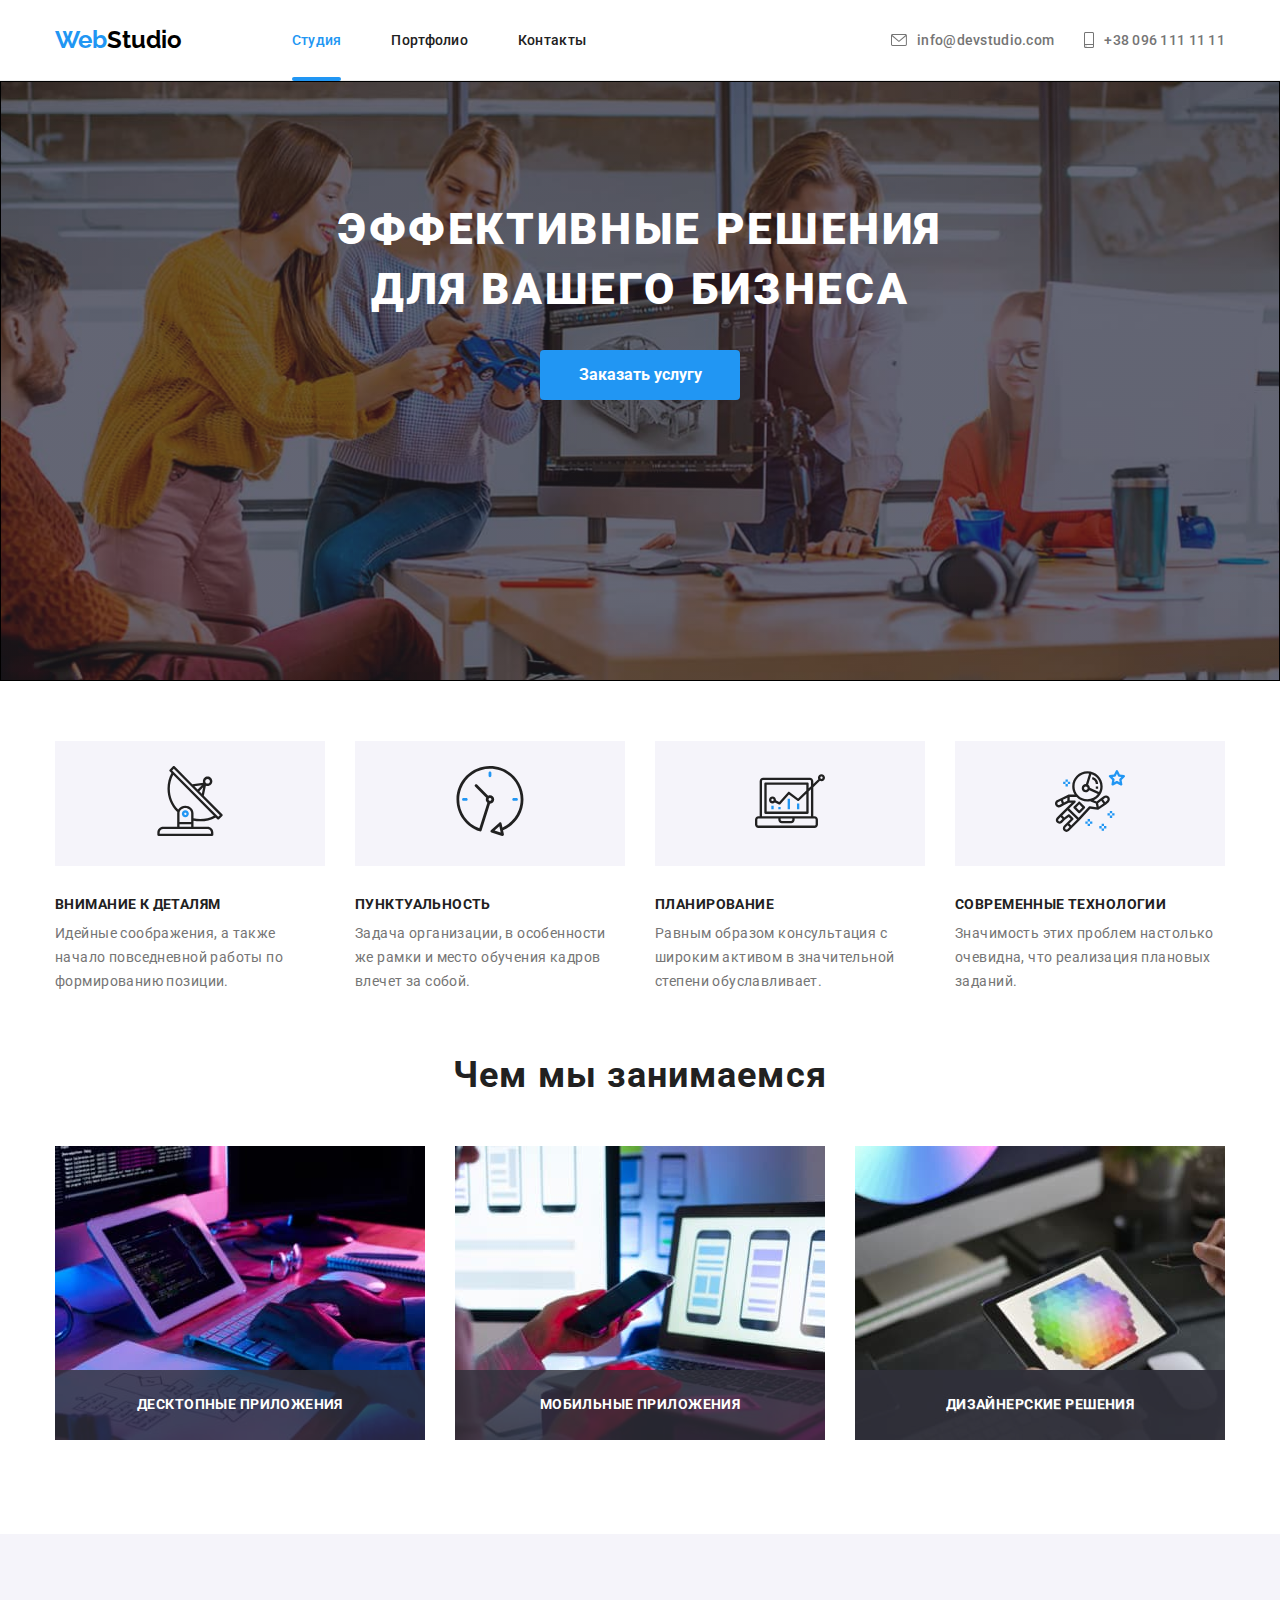
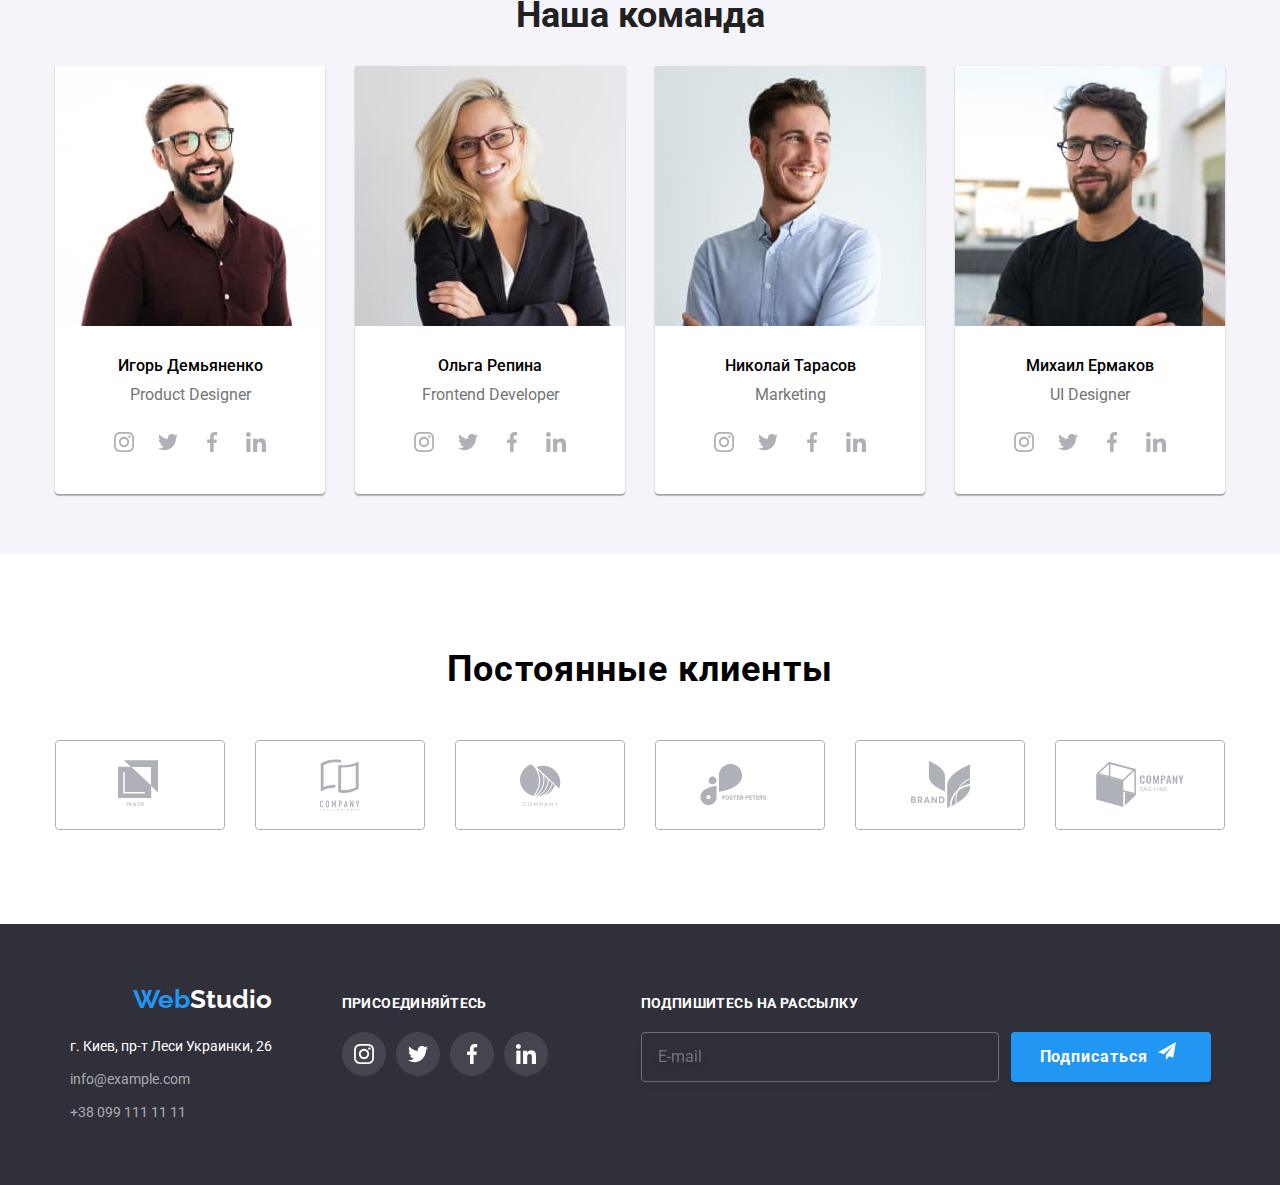
==== commit a78253fd: "Добавляет исправления в Хедер (бургер-меню)" ====
--- a/index.html
+++ b/index.html
@@ -24,7 +24,7 @@
           <span class="logoweb">Web</span><span class="accent">Studio</span>
         </a>
         <button type="button" 
-        class="menu-button is-open"
+        class="menu-button"
         aria-expanded="false"
         aria-controls="menu-container" 
         data-menu-button>
@@ -35,7 +35,7 @@
         <use class="icon-menu" href=./images/icon/symbol-defs.svg#menu></use>
       </svg>
     </button>
-    <div class="menu-container is-open" id="menu-container" data-menu> 
+    <div class="menu-container" id="menu-container" data-menu> 
   <nav class="nav">
 <ul class="site-nav">
             <li class="item"><a href="" class="link current">Студия</a></li>
--- a/css/main.min.css
+++ b/css/main.min.css
@@ -1,2 +1,2 @@
-.container{margin-left:auto;margin-right:auto;padding-left:15px;padding-right:15px}@media screen and (min-width: 480px){.container{width:480px}}@media screen and (min-width: 768px){.container{width:768px}}@media screen and (min-width: 1200px){.container{width:1200px}}body{font-family:"Roboto",sans-serif;margin:0px}a{text-decoration:none}li{list-style:none}img{display:block;max-width:100%;height:auto}.page-header{border-bottom:1px solid #ececec;position:relative}@media screen and (max-width: 767px){.page-header .container{position:fixed;z-index:99;top:0;left:0;display:-webkit-box;display:-ms-flexbox;display:flex;-webkit-box-align:center;-ms-flex-align:center;align-items:center;-webkit-box-pack:justify;-ms-flex-pack:justify;justify-content:space-between;min-height:60px;width:100%;background-color:#fff}}@media screen and (min-width: 768px){.page-header .container{display:-webkit-box;display:-ms-flexbox;display:flex;-webkit-box-align:center;-ms-flex-align:center;align-items:center;min-height:80px}}@media screen and (min-width: 1200px){.page-header .container{-webkit-box-pack:justify;-ms-flex-pack:justify;justify-content:space-between}}.nav{display:-webkit-box;display:-ms-flexbox;display:flex;-webkit-box-align:center;-ms-flex-align:center;align-items:center;-webkit-box-pack:center;-ms-flex-pack:center;justify-content:center}@media screen and (min-width: 768px){.nav{-webkit-box-align:end;-ms-flex-align:end;align-items:flex-end;margin-left:88px}}@media screen and (min-width: 1200px){.nav{-webkit-box-align:center;-ms-flex-align:center;align-items:center;margin-left:93px}}.logoweb{font-family:"Raleway",sans-serif;font-weight:700;font-size:24px;line-height:1.17;color:#2196f3}.accent{font-family:"Raleway",sans-serif;color:#000000;font-weight:700;font-size:24px;line-height:1.17}.menu-button{display:-webkit-inline-box;display:-ms-inline-flexbox;display:inline-flex;margin:0;padding:0px;border:none;background-color:transparent}.menu-button:hover,.menu-button:focus{fill:#2196f3}.menu-button .icon-close{display:none}.menu-button.is-open .icon-close{display:block}.menu-button.is-open .icon-menu{display:none}@media screen and (min-width: 768px){.menu-button{display:none}}@media screen and (max-width: 767px){.menu-container{display:none;position:absolute;text-align:center;left:0%;top:100%;width:100%;background-color:#fff;-webkit-box-shadow:0px 4px 8px rgba(0,0,0,0.04),0px 2px 4px rgba(0,0,0,0.08),0px 1px 3px rgba(0,0,0,0.16);box-shadow:0px 4px 8px rgba(0,0,0,0.04),0px 2px 4px rgba(0,0,0,0.08),0px 1px 3px rgba(0,0,0,0.16);padding-top:60px;padding-left:140;padding-right:140;padding-bottom:60px}.menu-container.is-open{display:block}}@media screen and (min-width: 768px){.menu-container{display:-webkit-box;display:-ms-flexbox;display:flex}}@media screen and (min-width: 1200px){.menu-container{-webkit-box-align:center;-ms-flex-align:center;align-items:center}}@media screen and (max-width: 767px){.site-nav{margin:0px;padding:0px;margin-bottom:60px}}@media screen and (min-width: 768px){.site-nav{display:-webkit-box;display:-ms-flexbox;display:flex;font-size:14px;margin-bottom:0px;margin-top:0px;padding:0px}}@media screen and (min-width: 1200px){.site-nav{-webkit-box-align:center;-ms-flex-align:center;align-items:center}}@media screen and (min-width: 768px){.site-nav :not(:last-child){margin-right:50px}}.site-nav a{display:inline-block}.site-nav .link.current{color:#2196f3;margin-bottom:8px}@media screen and (min-width: 1200px){.site-nav .link.current{margin-bottom:0px}}@media screen and (min-width: 1200px){.site-nav .link{margin-right:0px}}@media screen and (max-width: 767px){.site-nav li:not(:last-child){margin-bottom:40px;margin-top:0;margin-right:0;margin-left:0}}@media screen and (max-width: 767px){.link{font-weight:500;font-size:18px;line-height:1.17;letter-spacing:0.02em;color:#212121;-webkit-transition:color 250ms cubic-bezier(0.4, 0, 0.2, 1);transition:color 250ms cubic-bezier(0.4, 0, 0.2, 1)}}@media screen and (min-width: 768px){.link{display:-webkit-box;display:-ms-flexbox;display:flex;-webkit-box-align:center;-ms-flex-align:center;align-items:center;margin-bottom:10px;font-weight:500;font-size:14px;line-height:1.17;letter-spacing:0.02em;color:#212121;-webkit-transition:color 250ms cubic-bezier(0.4, 0, 0.2, 1);transition:color 250ms cubic-bezier(0.4, 0, 0.2, 1)}}@media screen and (min-width: 1200px){.link{margin-right:30px;padding-top:32px;padding-bottom:32px;-webkit-box-pack:justify;-ms-flex-pack:justify;justify-content:space-between;font-size:14px;margin-bottom:0px}}.link:hover,.link:focus{color:#2196f3}@media screen and (min-width: 480px){.link:not(:last-child){margin-bottom:40px}}.link.current{position:relative}.link-tel{color:#757575;font-weight:500;font-size:18px;line-height:1.14;letter-spacing:0.02em;-webkit-transition:color 250ms cubic-bezier(0.4, 0, 0.2, 1);transition:color 250ms cubic-bezier(0.4, 0, 0.2, 1)}.link-tel:hover,.link-tel:focus{color:#2196f3}@media screen and (min-width: 768px){.link-tel{font-size:12px;line-height:1.16;letter-spacing:0.02em}}@media screen and (min-width: 1200px){.link-tel{padding-top:32px;padding-bottom:32px;font-size:14px}}@media screen and (max-width: 767px){.site-contacts{padding-left:0px;padding:0px;margin-bottom:0px;margin-top:0px}}@media screen and (min-width: 768px){.site-contacts{margin:0px;padding-left:0px;margin-left:84px}}@media screen and (min-width: 1200px){.site-contacts{display:-webkit-box;display:-ms-flexbox;display:flex;-webkit-box-align:center;-ms-flex-align:center;align-items:center;margin-left:305px}}@media screen and (min-width: 768px){.site-contacts .link{font-size:12px;line-height:1.16;letter-spacing:0.02em}}@media screen and (min-width: 1200px){.site-contacts .link{font-size:14px}}@media screen and (max-width: 767px){.site-contacts li:first-child{margin-bottom:16px}}.item:not(:last-child){position:relative}.current::before{content:"";position:absolute;left:0px;height:4px;display:block;width:100%;background-color:#2196f3;border-bottom-left-radius:4px;border-bottom-right-radius:4px;border-top-left-radius:4px;border-top-right-radius:4px;bottom:-12px;-webkit-box-sizing:border-box;box-sizing:border-box}@media screen and (min-width: 768px){.current::before{bottom:-28px}}@media screen and (min-width: 1200px){.current::before{bottom:-1px}}.site-contacts .link{color:#757575;-webkit-transition:color 250ms cubic-bezier(0.4, 0, 0.2, 1);transition:color 250ms cubic-bezier(0.4, 0, 0.2, 1)}.site-contacts .link:hover,.site-contacts .link:focus{color:#2196f3}.section-title{color:#212121;margin:0px}.icon{fill:currentColor;margin-right:10px}.hero{background:#c4c4c4;text-align:center;padding-top:118px;padding-bottom:118px}@media screen and (max-width: 767px){.hero{margin-bottom:0px;margin-left:0px;margin-right:0px;margin-top:60px}}.overlay{border:1px solid #000000;height:400px;max-width:480px;margin-left:auto;margin-right:auto;background-image:-webkit-gradient(linear, left top, right top, from(rgba(47,48,58,0.4)), to(rgba(47,48,58,0.4))),url(..//..//images/hero-mobile@1x.jpg);background-image:linear-gradient(to right, rgba(47,48,58,0.4), rgba(47,48,58,0.4)),url(..//..//images/hero-mobile@1x.jpg);background-size:cover;background-repeat:no-repeat;background-position:center}@media screen and (-webkit-min-device-pixel-ratio: 2), screen and (min-resolution: 192dpi), screen and (min-resolution: 2dppx){.overlay{background-image:-webkit-gradient(linear, left top, right top, from(rgba(47,48,58,0.4)), to(rgba(47,48,58,0.4))),url(..//..//images/hero-mobile@2x.jpg);background-image:linear-gradient(to right, rgba(47,48,58,0.4), rgba(47,48,58,0.4)),url(..//..//images/hero-mobile@2x.jpg)}}@media screen and (min-width: 768px){.overlay{height:400px;max-width:1600px;background-image:-webkit-gradient(linear, left top, right top, from(rgba(47,48,58,0.4)), to(rgba(47,48,58,0.4))),url(..//..//images/hero-tablet@1x.jpg);background-image:linear-gradient(to right, rgba(47,48,58,0.4), rgba(47,48,58,0.4)),url(..//..//images/hero-tablet@1x.jpg)}}@media screen and (min-width: 768px) and (-webkit-min-device-pixel-ratio: 2), screen and (min-width: 768px) and (min-resolution: 192dpi), screen and (min-width: 768px) and (min-resolution: 2dppx){.overlay{background-image:-webkit-gradient(linear, left top, right top, from(rgba(47,48,58,0.4)), to(rgba(47,48,58,0.4))),url(..//../images/hero-tablet@2x.jpg);background-image:linear-gradient(to right, rgba(47,48,58,0.4), rgba(47,48,58,0.4)),url(..//../images/hero-tablet@2x.jpg)}}@media screen and (min-width: 1200px){.overlay{height:600px;max-width:1600px;background-image:-webkit-gradient(linear, left top, right top, from(rgba(47,48,58,0.4)), to(rgba(47,48,58,0.4))),url(..//..//images/hero-desktop@1x.jpg);background-image:linear-gradient(to right, rgba(47,48,58,0.4), rgba(47,48,58,0.4)),url(..//..//images/hero-desktop@1x.jpg)}}@media screen and (min-width: 1200px) and (-webkit-min-device-pixel-ratio: 2), screen and (min-width: 1200px) and (min-resolution: 192dpi), screen and (min-width: 1200px) and (min-resolution: 2dppx){.overlay{background-image:-webkit-gradient(linear, left top, right top, from(rgba(47,48,58,0.4)), to(rgba(47,48,58,0.4))),url(..//../images/hero-desktop@2x.jpg);background-image:linear-gradient(to right, rgba(47,48,58,0.4), rgba(47,48,58,0.4)),url(..//../images/hero-desktop@2x.jpg)}}.hero .container{display:-webkit-box;display:-ms-flexbox;display:flex;-webkit-box-orient:vertical;-webkit-box-direction:normal;-ms-flex-direction:column;flex-direction:column;-webkit-box-align:center;-ms-flex-align:center;align-items:center}.hero-title{color:#fff;font-weight:900;font-size:26px;line-height:1.61;text-align:center;letter-spacing:0.06em;text-transform:uppercase;margin-top:0px;margin-bottom:30px}@media screen and (min-width: 1200px){.hero-title{font-size:44px;line-height:1.36}}.hero button{background:#2196f3;color:#fff;font-family:"Roboto",sans-serif;font-weight:700;font-size:16px;line-height:1.88;-webkit-box-align:center;-ms-flex-align:center;align-items:center;text-align:center;border-radius:4px;padding:10px 32px;margin:0px;border:0px;cursor:pointer;min-width:200px}.section-features{background:#fff;padding-top:60px;padding-bottom:60px}.features{text-align:center;margin-top:0px;margin-bottom:0px;padding-left:0px}@media screen and (min-width: 768px){.features{display:-webkit-box;display:-ms-flexbox;display:flex;-ms-flex-wrap:wrap;flex-wrap:wrap;margin-right:0px;margin-left:0px}}@media screen and (min-width: 1200px){.features{-ms-flex-wrap:nowrap;flex-wrap:nowrap}}.features-icon{padding:25px;margin-bottom:30px;text-align:center;background-color:#f5f4fa}.features-icon .icon{width:70px;height:70px;margin:0px}.features p{margin-top:10px;margin-bottom:0px}.features li:not(:last-child){margin-bottom:30px}@media screen and (min-width: 768px){.features li:nth-child(-n+2){margin-bottom:30px}}@media screen and (min-width: 768px){.features li:nth-child(2n+1){margin-right:30px}}@media screen and (min-width: 768px){.features li{width:calc((100% - 30px) / 2)}}@media screen and (min-width: 1200px){.features li:not(:last-child){margin-right:30px;margin-bottom:0px}}@media screen and (min-width: 1200px){.features li{width:calc((100% - 3 * 30px) / 4)}}.section-features .section-title{font-weight:700;font-size:14px;line-height:16px;letter-spacing:0.03em;text-transform:uppercase}@media screen and (min-width: 768px){.section-features .section-title{text-align:start}}.section-features .text{font-weight:400;font-size:14px;line-height:1.71;text-align:left;vertical-align:Top;letter-spacing:3%;color:#757575;letter-spacing:0.03em}@media screen and (max-width: 1199px){.section-work{display:none}}@media screen and (min-width: 1200px){.section-work{padding-bottom:94px}}.section-work .section-title{font-weight:700;font-size:36px;line-height:1.17;text-align:center;letter-spacing:0.03em;display:block;margin-bottom:50px}.work{display:-webkit-box;display:-ms-flexbox;display:flex;-webkit-box-orient:vertical;-webkit-box-direction:normal;-ms-flex-direction:column;flex-direction:column;-webkit-box-align:center;-ms-flex-align:center;align-items:center}.section-work ul{margin-top:0;font-weight:700;font-size:36px;line-height:1.17;text-align:center;letter-spacing:0.03em;display:-webkit-box;display:-ms-flexbox;display:flex;padding-left:0px;margin-bottom:0px}.section-work li:not(:last-child){margin-right:30px}.section-work li{position:relative}.work p{display:inline-block;font-size:14px;font-weight:700;line-height:1.14;letter-spacing:0.03em;text-align:center;text-transform:uppercase;color:#fff;position:absolute;width:100%;margin:0px;background-color:rgba(47,48,58,0.8);bottom:0px;left:0px;padding-top:27px;padding-bottom:27px}.section-team{background:#f5f4fa;padding-bottom:60px;padding-top:60px}.staff-list{margin-top:30px;margin-bottom:0px;padding-left:0px}@media screen and (min-width: 768px){.staff-list{display:-webkit-box;display:-ms-flexbox;display:flex;-ms-flex-wrap:wrap;flex-wrap:wrap}}.team-card{width:450px;text-align:center;background:#fff;-webkit-box-shadow:0px 1px 3px rgba(0,0,0,0.12),0px 1px 1px rgba(0,0,0,0.14),0px 2px 1px rgba(0,0,0,0.2);box-shadow:0px 1px 3px rgba(0,0,0,0.12),0px 1px 1px rgba(0,0,0,0.14),0px 2px 1px rgba(0,0,0,0.2);border-radius:0px 0px 4px 4px}@media screen and (min-width: 768px){.team-card{width:354px}}@media screen and (min-width: 1200px){.team-card{width:270px}}@media screen and (min-width: 768px){.team-card:nth-child(-n+2){margin-bottom:30px}}@media screen and (min-width: 768px){.team-card:nth-child(2n+1){margin-right:30px}}@media screen and (min-width: 1200px){.team-card:not(:last-child){margin-right:30px;margin-bottom:0px}}.section-team .section-title{font-weight:700;font-size:28px;line-height:1.17;text-align:center;vertical-align:Top;letter-spacing:3%}@media screen and (min-width: 1200px){.section-team .section-title{font-size:36px}}.section-team .title-name{font-weight:500;font-size:16px;line-height:1.19;text-align:Center;vertical-align:Top;letter-spacing:3%;margin-bottom:0px;margin-top:0px}.our-team{padding:30px 32px}.network{display:-webkit-box;display:-ms-flexbox;display:flex;margin-top:16px;padding:0px;-webkit-box-pack:center;-ms-flex-pack:center;justify-content:center}.network-link{display:-webkit-box;display:-ms-flexbox;display:flex;-webkit-box-pack:center;-ms-flex-pack:center;justify-content:center;-webkit-box-align:center;-ms-flex-align:center;align-items:center;width:44px;height:44px;border-radius:50%;color:#afb1b8;background-color:rgba(255,255,255,0.1);-webkit-transition:color 250ms cubic-bezier(0.4, 0, 0.2, 1),background-color 250ms cubic-bezier(0.4, 0, 0.2, 1);transition:color 250ms cubic-bezier(0.4, 0, 0.2, 1),background-color 250ms cubic-bezier(0.4, 0, 0.2, 1)}.network-link:hover,.network-link:focus{background-color:#2196f3;color:#fff}.net-soc{fill:currentColor}.section-team p{font-size:16px;line-height:1.19;text-align:Center;vertical-align:Top;letter-spacing:3%;color:#757575;margin-top:10px;margin-bottom:0px}.section-clients{padding-top:60px;padding-bottom:60px}@media screen and (min-width: 1200px){.section-clients{padding-top:94px;padding-bottom:94px}}.section-clients h2{font-weight:700;font-size:28px;line-height:1.17;text-align:center;letter-spacing:0.03em;padding:0px;margin:0px;margin-bottom:30px}@media screen and (min-width: 1200px){.section-clients h2{margin-bottom:50px;font-size:36px}}.icon-clients{display:-webkit-box;display:-ms-flexbox;display:flex;-ms-flex-wrap:wrap;flex-wrap:wrap;-webkit-box-align:center;-ms-flex-align:center;align-items:center;-webkit-box-pack:center;-ms-flex-pack:center;justify-content:center;padding-left:0px;margin:0px}@media screen and (min-width: 1200px){.icon-clients{-ms-flex-wrap:nowrap;flex-wrap:nowrap}}.icon-clients li{width:210px}@media screen and (min-width: 768px){.icon-clients li{width:226px}}@media screen and (min-width: 1200px){.icon-clients li{width:170px}}@media screen and (max-width: 767px){.icon-clients li:nth-child(2n+1){margin-right:30px}}@media screen and (max-width: 767px){.icon-clients li:nth-child(-n+4){margin-bottom:30px}}@media screen and (min-width: 768px){.icon-clients li:not(:nth-child(3n)){margin-right:30px}}@media screen and (min-width: 768px){.icon-clients li:nth-child(-n+3){margin-bottom:30px}}@media screen and (min-width: 1200px){.icon-clients li:not(:last-child){margin-right:30px;margin-bottom:0px}}.section-clients a{padding:0px;margin:0px}.logo-company{display:block;width:100%;height:90px;border:1px solid;border-radius:4px;display:-webkit-box;display:-ms-flexbox;display:flex;-webkit-box-pack:center;-ms-flex-pack:center;justify-content:center;-webkit-box-align:center;-ms-flex-align:center;align-items:center;color:#afb1b8;-webkit-transition:color 250ms cubic-bezier(0.4, 0, 0.2, 1),border 250ms cubic-bezier(0.4, 0, 0.2, 1);transition:color 250ms cubic-bezier(0.4, 0, 0.2, 1),border 250ms cubic-bezier(0.4, 0, 0.2, 1)}.logo-company:hover{color:#2196f3}.logo-company:focus{color:#2196f3}.icon-company{border-radius:0px;padding:0px;margin:0px;fill:currentColor}.footer{background:#2f303a;padding-top:60px;padding-bottom:60px}@media screen and (min-width: 768px){.footer .container{display:-webkit-box;display:-ms-flexbox;display:flex;-ms-flex-wrap:wrap;flex-wrap:wrap;-webkit-box-pack:center;-ms-flex-pack:center;justify-content:center;text-align:center;-webkit-box-align:baseline;-ms-flex-align:baseline;align-items:baseline}}@media screen and (min-width: 1200px){.footer .container{-ms-flex-wrap:nowrap;flex-wrap:nowrap}}.footer .foot{display:block;display:-webkit-box;display:-ms-flexbox;display:flex;-webkit-box-orient:vertical;-webkit-box-direction:normal;-ms-flex-direction:column;flex-direction:column;-webkit-box-align:center;-ms-flex-align:center;align-items:center;margin-bottom:60px}@media screen and (min-width: 768px){.footer .foot{margin-right:165px}}@media screen and (min-width: 1200px){.footer .foot{margin-right:70px;margin-bottom:0px}}.foot ul{padding-left:0px;margin-top:0px;margin-bottom:0px}.foot li:first-child{margin-bottom:9px}.footer .logoweb{font-family:"Raleway",sans-serif;font-weight:700;font-size:24px;line-height:1.17;color:#2196f3}@media screen and (min-width: 1200px){.footer .logoweb{font-size:26px;line-height:1.19}}.footer address{margin-top:20px;text-align:center}@media screen and (min-width: 1200px){.footer address{text-align:left}}.footer .accent{font-family:"Raleway",sans-serif;color:#fff;font-weight:700;font-size:24px;line-height:1.17}@media screen and (min-width: 1200px){.footer .accent{font-size:26px;line-height:1.19}}.footer p{font-style:normal;font-size:14px;line-height:1.71;text-align:Left;vertical-align:Top;letter-spacing:3%;color:#fff;margin-bottom:9px;margin-top:0px}.address a{font-style:normal;font-size:14px;line-height:1.71;text-align:left;vertical-align:Top;letter-spacing:3%;color:rgba(255,255,255,0.6)}.social{text-align:center;margin-bottom:60px}@media screen and (min-width: 768px){.social{margin:0px}}@media screen and (min-width: 1200px){.social{margin-right:93px;text-align:left}}.social b{font-style:normal;font-weight:700;font-size:14px;line-height:1.14;letter-spacing:0.03em;text-transform:uppercase;color:#fff}.social-link{display:-webkit-box;display:-ms-flexbox;display:flex;-webkit-box-pack:center;-ms-flex-pack:center;justify-content:center;padding:0px;margin-top:20px;margin-bottom:0px}.social-link li:not(:last-child){margin-right:10px}.soc{width:44px;height:44px;display:-webkit-box;display:-ms-flexbox;display:flex;-webkit-box-pack:center;-ms-flex-pack:center;justify-content:center;-webkit-box-align:center;-ms-flex-align:center;align-items:center;border-radius:50%;color:#fff;background-color:rgba(255,255,255,0.1);-webkit-transition:background-color 250ms cubic-bezier(0.4, 0, 0.2, 1);transition:background-color 250ms cubic-bezier(0.4, 0, 0.2, 1)}.soc:hover,.soc:focus{background-color:#2196f3}.foot-icon{fill:currentColor}.footer-form p{font-weight:700;font-size:14px;line-height:1.14;letter-spacing:0.03em;text-transform:uppercase;color:#fff;margin-bottom:20px;text-align:center}@media screen and (min-width: 1200px){.footer-form p{text-align:left}}.mail-ent{text-align:center}@media screen and (min-width: 1200px){.mail-ent{display:-webkit-box;display:-ms-flexbox;display:flex}}.footer-input{width:358px;height:50px;left:815px;top:2785px;padding-left:16px;padding-top:15px;padding-bottom:15px;margin-bottom:20px;border:1px solid rgba(255,255,255,0.3);-webkit-box-sizing:border-box;box-sizing:border-box;-webkit-filter:drop-shadow(0px 4px 4px rgba(0,0,0,0.15));filter:drop-shadow(0px 4px 4px rgba(0,0,0,0.15));border-radius:4px;background:inherit;color:#fff}@media screen and (min-width: 480px){.footer-input{min-width:450px}}@media screen and (min-width: 480px) and (min-width: 1200px){.footer-input{margin-bottom:0px;margin-right:12px}}.footer-button{display:-webkit-box;display:-ms-flexbox;display:flex;text-align:center;width:200px;height:50px;margin-top:0px;margin-right:auto;margin-left:auto;padding-bottom:10px;padding-top:10px;padding-left:29px;background:#2196f3;-webkit-box-shadow:0px 4px 4px rgba(0,0,0,0.15);box-shadow:0px 4px 4px rgba(0,0,0,0.15);border-radius:4px;border:none;cursor:pointer}.footer-button span{font-weight:700;font-size:16px;line-height:1.87;margin-right:10px;display:-webkit-box;display:-ms-flexbox;display:flex;-webkit-box-align:center;-ms-flex-align:center;align-items:center;text-align:center;letter-spacing:0.06em;color:#fff}.foot-send{fill:#fff;top:0px;right:2px}.backdrop{position:fixed;top:0px;left:0px;width:100%;height:100%;overflow-y:scroll;background-color:rgba(0,0,0,0.2);-webkit-transition:opacity 1500ms cubic-bezier(0.25, 0.1, 0.25, 1);transition:opacity 1500ms cubic-bezier(0.25, 0.1, 0.25, 1)}@media screen and (max-width: 479px){.backdrop{padding:94px 5px}}.backdrop.is-hidden{opacity:0;pointer-events:none}.modal{position:relative;padding:40px;background:#fff;-webkit-box-shadow:0px 1px 3px rgba(0,0,0,0.12),0px 1px 1px rgba(0,0,0,0.14),0px 2px 1px rgba(0,0,0,0.2);box-shadow:0px 1px 3px rgba(0,0,0,0.12),0px 1px 1px rgba(0,0,0,0.14),0px 2px 1px rgba(0,0,0,0.2);border-radius:4px;max-width:100%;overflow-x:hidden}@media screen and (min-width: 480px){.modal{position:absolute;top:50%;left:50%;-webkit-transform:translate(-50%, -50%);transform:translate(-50%, -50%);width:450px;height:609px}}@media screen and (min-width: 1200px){.modal{width:528px;height:581px}}.modal-closed{position:absolute;top:8px;right:8px;display:-webkit-box;display:-ms-flexbox;display:flex;-webkit-box-pack:center;-ms-flex-pack:center;justify-content:center;-webkit-box-align:center;-ms-flex-align:center;align-items:center;width:30px;height:30px;padding:0px;border:1px solid rgba(0,0,0,0.1);background-size:cover;background-repeat:no-repeat;background-color:transparent;color:#000000;cursor:pointer;border-radius:50%;-webkit-transition:color 250ms cubic-bezier(0.4, 0, 0.2, 1);transition:color 250ms cubic-bezier(0.4, 0, 0.2, 1)}.modal-closed:hover,.modal-closed:focus{color:#2196f3}.closed{fill:currentColor}.form{margin:0px}.form h2{margin:0px;margin-bottom:12px;font-weight:700;font-size:20px;line-height:1.15;text-align:center;letter-spacing:0.03em;color:#212121}.form-field{display:-webkit-box;display:-ms-flexbox;display:flex;-webkit-box-orient:vertical;-webkit-box-direction:normal;-ms-flex-direction:column;flex-direction:column;margin:0px;margin-bottom:20px}@media screen and (min-width: 480px){.form-input:not(:last-child){margin-bottom:10px}}.form-input{border:1px solid rgba(33,33,33,0.2);border-radius:4px;max-width:448px;padding:11px 42px;-webkit-transition:border 250ms cubic-bezier(0.4, 0, 0.2, 1);transition:border 250ms cubic-bezier(0.4, 0, 0.2, 1);outline:none}.form-input:focus-within{border:1px solid #2196f3}.form-label{display:-webkit-box;display:-ms-flexbox;display:flex;-webkit-box-orient:vertical;-webkit-box-direction:normal;-ms-flex-direction:column;flex-direction:column}.form-label:focus-within{fill:#2196f3}.form-label span{font-size:12px;font-weight:400;line-height:1.71;letter-spacing:0.03em;color:#757575}@media screen and (min-width: 1200px){.form-label span{font-size:14px}}.form-label a{font-size:12px;font-weight:400;line-height:1.71;letter-spacing:0.03em;color:#2196f3;text-decoration:underline}@media screen and (min-width: 1200px){.form-label a{font-size:14px}}.form-icon{position:absolute;top:54%;left:12px;-webkit-transform:translateY(-50%);transform:translateY(-50%);-webkit-transition:fill 250ms cubic-bezier(0.4, 0, 0.2, 1);transition:fill 250ms cubic-bezier(0.4, 0, 0.2, 1)}.comment{min-height:120px;padding:12px 16px}.form-input::-webkit-input-placeholder{font-weight:400;font-size:12px;line-height:1.17;letter-spacing:0.01em;color:rgba(117,117,117,0.5)}.form-input:-ms-input-placeholder{font-weight:400;font-size:12px;line-height:1.17;letter-spacing:0.01em;color:rgba(117,117,117,0.5)}.form-input::-ms-input-placeholder{font-weight:400;font-size:12px;line-height:1.17;letter-spacing:0.01em;color:rgba(117,117,117,0.5)}.form-input::placeholder{font-weight:400;font-size:12px;line-height:1.17;letter-spacing:0.01em;color:rgba(117,117,117,0.5)}.checkbox{display:-webkit-box;display:-ms-flexbox;display:flex;-webkit-box-pack:center;-ms-flex-pack:center;justify-content:center}.form-label{position:relative}.checkbox .form-label{display:-webkit-box;display:-ms-flexbox;display:flex;-webkit-box-orient:horizontal;-webkit-box-direction:normal;-ms-flex-direction:row;flex-direction:row;-webkit-box-align:center;-ms-flex-align:center;align-items:center}.checkbox-input{position:absolute;width:1px;height:1px;margin:-1px;border:0px;padding:0px;clip:rect(0 0 0 0);overflow:hidden}.check::before{content:"";display:inline-block;margin-right:8px;width:16px;height:15px;background-image:url(..//images/icon/icon-check.svg);background-size:contain;background-repeat:no-repeat;background-position:center;border:2px solid #212121;border-radius:2px}.checkbox-input:checked+.check::before{border-color:#2196f3;background:#2196f3;background-image:url(..//images/icon/icon-check.svg);background-size:contain;background-origin:border-box}.checkbox-input:focus+.check::before{border-color:#2196f3;background-image:url(..//images/icon/icon-check.svg);background-size:contain;background-origin:border-box}.form-button{display:-webkit-box;display:-ms-flexbox;display:flex;-webkit-box-align:center;-ms-flex-align:center;align-items:center;text-align:center;min-width:200px;min-height:50px;margin:0px;margin-right:auto;margin-left:auto;margin-top:30px;padding:10px 55px;font-weight:700;font-size:16px;line-height:1.86;letter-spacing:0.06em;color:#fff;background-color:#2196f3;-webkit-box-shadow:0px 4px 4px rgba(0,0,0,0.15);box-shadow:0px 4px 4px rgba(0,0,0,0.15);border-radius:4px;border:none}.form-button:hover,.form-button:focus{background-color:#188ce8;-webkit-box-shadow:0px 4px 4px rgba(0,0,0,0.15);box-shadow:0px 4px 4px rgba(0,0,0,0.15);cursor:pointer}.section-portfolio{padding-top:60px;padding-bottom:60px}@media screen and (min-width: 1200px){.section-portfolio{padding-top:94px;padding-bottom:94px}}.portfolio{display:-webkit-box;display:-ms-flexbox;display:flex;-webkit-box-orient:vertical;-webkit-box-direction:normal;-ms-flex-direction:column;flex-direction:column}.nav-button{margin-top:0px;margin-bottom:0px;display:-webkit-box;display:-ms-flexbox;display:flex;-webkit-box-pack:center;-ms-flex-pack:center;justify-content:center;padding-left:0px}@media screen and (max-width: 767px){.nav-button{-ms-flex-wrap:wrap;flex-wrap:wrap;-webkit-box-pack:start;-ms-flex-pack:start;justify-content:start}}@media screen and (min-width: 1200px){.nav-button{margin-right:0px}}@media screen and (max-width: 767px){.nav-button li:not(:last-child){margin-right:8px;margin-bottom:15px}}@media screen and (min-width: 768px){.nav-button li:not(:last-child){margin-right:8px}}@media screen and (max-width: 767px){.nav-button li:nth-child(4n){margin-bottom:0px}}@media screen and (min-width: 1200px){.nav-button li :not(:last-child){margin-right:8px}}.nav-button li{display:list-item}.nav-button .work-list{font-family:"Roboto",sans-serif;color:#212121;background:#f5f4fa;font-weight:500;font-size:16px;line-height:1.62;text-align:center;letter-spacing:0.03em;border:0px;border-radius:4px;padding-top:6px;padding-left:22px;padding-bottom:6px;padding-right:22px;-webkit-transition:background-color 250ms cubic-bezier(0.4, 0, 0.2, 1),color 250ms cubic-bezier(0.4, 0, 0.2, 1),-webkit-box-shadow 250ms cubic-bezier(0.4, 0, 0.2, 1);transition:background-color 250ms cubic-bezier(0.4, 0, 0.2, 1),color 250ms cubic-bezier(0.4, 0, 0.2, 1),-webkit-box-shadow 250ms cubic-bezier(0.4, 0, 0.2, 1);transition:background-color 250ms cubic-bezier(0.4, 0, 0.2, 1),color 250ms cubic-bezier(0.4, 0, 0.2, 1),box-shadow 250ms cubic-bezier(0.4, 0, 0.2, 1);transition:background-color 250ms cubic-bezier(0.4, 0, 0.2, 1),color 250ms cubic-bezier(0.4, 0, 0.2, 1),box-shadow 250ms cubic-bezier(0.4, 0, 0.2, 1),-webkit-box-shadow 250ms cubic-bezier(0.4, 0, 0.2, 1)}.nav-button .work-list:hover{background:#2196f3;color:#fff;-webkit-box-shadow:0px 3px 1px rgba(0,0,0,0.1),0px 1px 2px rgba(0,0,0,0.08),0px 2px 2px rgba(0,0,0,0.12);box-shadow:0px 3px 1px rgba(0,0,0,0.1),0px 1px 2px rgba(0,0,0,0.08),0px 2px 2px rgba(0,0,0,0.12)}.nav-button .work-list:focus{background:#2196f3;color:#fff}.dev{padding-left:0px;margin-top:40px;margin-bottom:0px;display:-webkit-box;display:-ms-flexbox;display:flex;-ms-flex-wrap:wrap;flex-wrap:wrap;-ms-flex-line-pack:justify;align-content:space-between}@media screen and (min-width: 768px){.dev{margin-top:30px}}@media screen and (min-width: 1200px){.dev{margin-top:50px}}.dev-content{border-left:1px solid #eeeeee;border-right:1px solid #eeeeee;border-bottom:1px solid #eeeeee;-webkit-box-sizing:border-box;box-sizing:border-box;padding-right:24px;padding-left:24px;padding-top:20px;padding-bottom:20px}.dev-link{display:block;-webkit-transition:-webkit-box-shadow 250ms cubic-bezier(0.4, 0, 0.2, 1);transition:-webkit-box-shadow 250ms cubic-bezier(0.4, 0, 0.2, 1);transition:box-shadow 250ms cubic-bezier(0.4, 0, 0.2, 1);transition:box-shadow 250ms cubic-bezier(0.4, 0, 0.2, 1), -webkit-box-shadow 250ms cubic-bezier(0.4, 0, 0.2, 1)}.dev-link:hover{width:370px;-webkit-box-shadow:0px 1px 1px rgba(0,0,0,0.12),0px 4px 4px rgba(0,0,0,0.06),1px 4px 6px rgba(0,0,0,0.16);box-shadow:0px 1px 1px rgba(0,0,0,0.12),0px 4px 4px rgba(0,0,0,0.06),1px 4px 6px rgba(0,0,0,0.16)}.dev-link:focus{background:inherit}.dev-link:hover .dev-text,.dev-link:focus .dev-text{-webkit-transform:translateY(0);transform:translateY(0)}.dev li:not(:last-child){margin-bottom:30px}@media screen and (max-width: 1199px) and (min-width: 768px){.dev li:not(:last-child):nth-child(2n+1){margin-right:30px}}@media screen and (max-width: 1199px) and (min-width: 768px){.dev li:not(:last-child){width:354px}}@media screen and (min-width: 1200px){.dev li:not(:last-child){width:370px}}@media screen and (min-width: 1200px){.dev li:not(:last-child):not(:nth-last-child(-n+3)){margin-bottom:30px}}@media screen and (min-width: 1200px){.dev li:not(:last-child):not(:nth-child(3n)){margin-right:30px}}@media screen and (min-width: 1200px){.dev li:not(:last-child):nth-last-child(-n+3){margin-bottom:0}}.dev-item{position:relative;overflow:hidden}.dev-text{position:absolute;top:0px;left:0px;margin:0px;height:100%;padding:63px 24px;font-size:18px;line-height:1.56;letter-spacing:0.03em;color:#fff;background-color:#2196f3;overflow:hidden;-webkit-transform:translateY(100%);transform:translateY(100%);-webkit-transition:-webkit-transform 250ms cubic-bezier(0.4, 0, 0.2, 1);transition:-webkit-transform 250ms cubic-bezier(0.4, 0, 0.2, 1);transition:transform 250ms cubic-bezier(0.4, 0, 0.2, 1);transition:transform 250ms cubic-bezier(0.4, 0, 0.2, 1), -webkit-transform 250ms cubic-bezier(0.4, 0, 0.2, 1)}.card-image{display:block}@media screen and (min-width: 1200px){.card-image{width:370px}}.dev h2{color:#212121;font-weight:700;font-size:18px;line-height:2;letter-spacing:0.06em;margin-top:0px;margin-bottom:0px}.dev-content p{color:#757575;font-weight:400;font-size:16px;line-height:1.88;letter-spacing:0.03em;margin-top:4px;margin-bottom:0px}
+.container{margin-left:auto;margin-right:auto;padding-left:15px;padding-right:15px}@media screen and (min-width: 480px){.container{width:480px}}@media screen and (min-width: 768px){.container{width:768px}}@media screen and (min-width: 1200px){.container{width:1200px}}body{font-family:"Roboto",sans-serif;margin:0px}a{text-decoration:none}li{list-style:none}img{display:block;max-width:100%;height:auto}.page-header{border-bottom:1px solid #ececec;position:relative}@media screen and (max-width: 767px){.page-header .container{position:fixed;z-index:99;top:0;left:0;display:-webkit-box;display:-ms-flexbox;display:flex;-webkit-box-align:center;-ms-flex-align:center;align-items:center;-webkit-box-pack:justify;-ms-flex-pack:justify;justify-content:space-between;min-height:60px;width:100%;background-color:#fff}}@media screen and (min-width: 768px){.page-header .container{display:-webkit-box;display:-ms-flexbox;display:flex;-webkit-box-align:center;-ms-flex-align:center;align-items:center;min-height:80px}}@media screen and (min-width: 1200px){.page-header .container{-webkit-box-pack:justify;-ms-flex-pack:justify;justify-content:space-between}}.nav{display:-webkit-box;display:-ms-flexbox;display:flex;-webkit-box-align:center;-ms-flex-align:center;align-items:center;-webkit-box-pack:center;-ms-flex-pack:center;justify-content:center}@media screen and (min-width: 768px){.nav{-webkit-box-align:end;-ms-flex-align:end;align-items:flex-end;margin-left:88px}}@media screen and (min-width: 1200px){.nav{-webkit-box-align:center;-ms-flex-align:center;align-items:center;margin-left:93px}}.logoweb{font-family:"Raleway",sans-serif;font-weight:700;font-size:24px;line-height:1.17;color:#2196f3}.accent{font-family:"Raleway",sans-serif;color:#000000;font-weight:700;font-size:24px;line-height:1.17}.menu-button{display:-webkit-inline-box;display:-ms-inline-flexbox;display:inline-flex;margin:0;padding:0px;border:none;background-color:transparent}.menu-button:hover,.menu-button:focus{fill:#2196f3}.menu-button .icon-close{display:none}.menu-button.is-open .icon-close{display:block}.menu-button.is-open .icon-menu{display:none}@media screen and (min-width: 768px){.menu-button{display:none}}@media screen and (max-width: 767px){.menu-container{display:none;position:absolute;text-align:center;left:0%;top:100%;width:100%;background-color:#fff;-webkit-box-shadow:0px 4px 8px rgba(0,0,0,0.04),0px 2px 4px rgba(0,0,0,0.08),0px 1px 3px rgba(0,0,0,0.16);box-shadow:0px 4px 8px rgba(0,0,0,0.04),0px 2px 4px rgba(0,0,0,0.08),0px 1px 3px rgba(0,0,0,0.16);padding-top:60px;padding-left:140;padding-right:140;padding-bottom:60px}.menu-container.is-open{display:block}}@media screen and (min-width: 768px){.menu-container{display:-webkit-box;display:-ms-flexbox;display:flex}}@media screen and (min-width: 1200px){.menu-container{-webkit-box-align:center;-ms-flex-align:center;align-items:center}}@media screen and (max-width: 767px){.site-nav{margin:0px;padding:0px;margin-bottom:60px}}@media screen and (min-width: 768px){.site-nav{display:-webkit-box;display:-ms-flexbox;display:flex;font-size:14px;margin-bottom:0px;margin-top:0px;padding:0px}}@media screen and (min-width: 1200px){.site-nav{-webkit-box-align:center;-ms-flex-align:center;align-items:center}}@media screen and (min-width: 768px){.site-nav :not(:last-child){margin-right:50px}}.site-nav a{display:inline-block}.site-nav .link.current{color:#2196f3;margin-bottom:8px}@media screen and (min-width: 1200px){.site-nav .link.current{margin-bottom:0px}}@media screen and (min-width: 1200px){.site-nav .link{margin-right:0px}}@media screen and (max-width: 767px){.site-nav li:not(:last-child){margin-bottom:40px;margin-top:0;margin-right:0;margin-left:0}}@media screen and (max-width: 767px){.link{font-weight:500;font-size:18px;line-height:1.17;letter-spacing:0.02em;color:#212121;-webkit-transition:color 250ms cubic-bezier(0.4, 0, 0.2, 1);transition:color 250ms cubic-bezier(0.4, 0, 0.2, 1)}}@media screen and (min-width: 768px){.link{display:-webkit-box;display:-ms-flexbox;display:flex;-webkit-box-align:center;-ms-flex-align:center;align-items:center;margin-bottom:10px;font-weight:500;font-size:14px;line-height:1.17;letter-spacing:0.02em;color:#212121;-webkit-transition:color 250ms cubic-bezier(0.4, 0, 0.2, 1);transition:color 250ms cubic-bezier(0.4, 0, 0.2, 1)}}@media screen and (min-width: 1200px){.link{margin-right:30px;padding-top:32px;padding-bottom:32px;-webkit-box-pack:justify;-ms-flex-pack:justify;justify-content:space-between;font-size:14px;margin-bottom:0px}}.link:hover,.link:focus{color:#2196f3}@media screen and (min-width: 480px){.link:not(:last-child){margin-bottom:40px}}.link.current{position:relative}.link-tel{-webkit-box-align:center;-ms-flex-align:center;align-items:center;display:-webkit-box;display:-ms-flexbox;display:flex;-webkit-box-pack:center;-ms-flex-pack:center;justify-content:center;color:#757575;font-weight:500;font-size:18px;line-height:1.14;letter-spacing:0.02em;-webkit-transition:color 250ms cubic-bezier(0.4, 0, 0.2, 1);transition:color 250ms cubic-bezier(0.4, 0, 0.2, 1)}.link-tel:hover,.link-tel:focus{color:#2196f3}@media screen and (min-width: 768px){.link-tel{-webkit-box-pack:start;-ms-flex-pack:start;justify-content:flex-start;font-size:12px;line-height:1.16;letter-spacing:0.02em}}@media screen and (min-width: 1200px){.link-tel{padding-top:32px;padding-bottom:32px;font-size:14px}}@media screen and (max-width: 767px){.site-contacts{padding-left:0px;padding:0px;margin-bottom:0px;margin-top:0px}}@media screen and (min-width: 768px){.site-contacts{margin:0px;padding-left:0px;margin-left:84px}}@media screen and (min-width: 1200px){.site-contacts{display:-webkit-box;display:-ms-flexbox;display:flex;-webkit-box-align:center;-ms-flex-align:center;align-items:center;margin-left:305px}}@media screen and (min-width: 768px){.site-contacts .link{font-size:12px;line-height:1.16;letter-spacing:0.02em}}@media screen and (min-width: 1200px){.site-contacts .link{font-size:14px}}@media screen and (max-width: 767px){.site-contacts li:first-child{margin-bottom:16px}}.item:not(:last-child){position:relative}.current::before{content:"";position:absolute;left:0px;height:4px;display:block;width:100%;background-color:#2196f3;border-bottom-left-radius:4px;border-bottom-right-radius:4px;border-top-left-radius:4px;border-top-right-radius:4px;bottom:-12px;-webkit-box-sizing:border-box;box-sizing:border-box}@media screen and (min-width: 768px){.current::before{bottom:-31px}}@media screen and (min-width: 1200px){.current::before{bottom:-1px}}.site-contacts .link{color:#757575;-webkit-transition:color 250ms cubic-bezier(0.4, 0, 0.2, 1);transition:color 250ms cubic-bezier(0.4, 0, 0.2, 1)}.site-contacts .link:hover,.site-contacts .link:focus{color:#2196f3}.section-title{color:#212121;margin:0px}.icon{fill:currentColor;margin-right:10px}.hero{background:#c4c4c4;text-align:center;padding-top:118px;padding-bottom:118px}@media screen and (max-width: 767px){.hero{margin-bottom:0px;margin-left:0px;margin-right:0px;margin-top:60px}}.overlay{border:1px solid #000000;height:400px;margin-left:auto;margin-right:auto;background-image:-webkit-gradient(linear, left top, right top, from(rgba(47,48,58,0.4)), to(rgba(47,48,58,0.4))),url(..//..//images/hero-mobile@1x.jpg);background-image:linear-gradient(to right, rgba(47,48,58,0.4), rgba(47,48,58,0.4)),url(..//..//images/hero-mobile@1x.jpg);background-size:cover;background-repeat:no-repeat;background-position:center}@media screen and (-webkit-min-device-pixel-ratio: 2), screen and (min-resolution: 192dpi), screen and (min-resolution: 2dppx){.overlay{background-image:-webkit-gradient(linear, left top, right top, from(rgba(47,48,58,0.4)), to(rgba(47,48,58,0.4))),url(..//..//images/hero-mobile@2x.jpg);background-image:linear-gradient(to right, rgba(47,48,58,0.4), rgba(47,48,58,0.4)),url(..//..//images/hero-mobile@2x.jpg)}}@media screen and (min-width: 768px){.overlay{height:400px;max-width:1600px;background-image:-webkit-gradient(linear, left top, right top, from(rgba(47,48,58,0.4)), to(rgba(47,48,58,0.4))),url(..//..//images/hero-tablet@1x.jpg);background-image:linear-gradient(to right, rgba(47,48,58,0.4), rgba(47,48,58,0.4)),url(..//..//images/hero-tablet@1x.jpg)}}@media screen and (min-width: 768px) and (-webkit-min-device-pixel-ratio: 2), screen and (min-width: 768px) and (min-resolution: 192dpi), screen and (min-width: 768px) and (min-resolution: 2dppx){.overlay{background-image:-webkit-gradient(linear, left top, right top, from(rgba(47,48,58,0.4)), to(rgba(47,48,58,0.4))),url(..//../images/hero-tablet@2x.jpg);background-image:linear-gradient(to right, rgba(47,48,58,0.4), rgba(47,48,58,0.4)),url(..//../images/hero-tablet@2x.jpg)}}@media screen and (min-width: 1200px){.overlay{height:600px;max-width:1600px;background-image:-webkit-gradient(linear, left top, right top, from(rgba(47,48,58,0.4)), to(rgba(47,48,58,0.4))),url(..//..//images/hero-desktop@1x.jpg);background-image:linear-gradient(to right, rgba(47,48,58,0.4), rgba(47,48,58,0.4)),url(..//..//images/hero-desktop@1x.jpg)}}@media screen and (min-width: 1200px) and (-webkit-min-device-pixel-ratio: 2), screen and (min-width: 1200px) and (min-resolution: 192dpi), screen and (min-width: 1200px) and (min-resolution: 2dppx){.overlay{background-image:-webkit-gradient(linear, left top, right top, from(rgba(47,48,58,0.4)), to(rgba(47,48,58,0.4))),url(..//../images/hero-desktop@2x.jpg);background-image:linear-gradient(to right, rgba(47,48,58,0.4), rgba(47,48,58,0.4)),url(..//../images/hero-desktop@2x.jpg)}}.hero .container{display:-webkit-box;display:-ms-flexbox;display:flex;-webkit-box-orient:vertical;-webkit-box-direction:normal;-ms-flex-direction:column;flex-direction:column;-webkit-box-align:center;-ms-flex-align:center;align-items:center}.hero-title{color:#fff;font-weight:900;font-size:26px;line-height:1.61;text-align:center;letter-spacing:0.06em;text-transform:uppercase;margin-top:0px;margin-bottom:30px}@media screen and (min-width: 1200px){.hero-title{font-size:44px;line-height:1.36}}.hero button{background:#2196f3;color:#fff;font-family:"Roboto",sans-serif;font-weight:700;font-size:16px;line-height:1.88;-webkit-box-align:center;-ms-flex-align:center;align-items:center;text-align:center;border-radius:4px;padding:10px 32px;margin:0px;border:0px;cursor:pointer;min-width:200px}.section-features{background:#fff;padding-top:60px;padding-bottom:60px}.features{text-align:center;margin-top:0px;margin-bottom:0px;padding-left:0px}@media screen and (min-width: 768px){.features{display:-webkit-box;display:-ms-flexbox;display:flex;-ms-flex-wrap:wrap;flex-wrap:wrap;margin-right:0px;margin-left:0px}}@media screen and (min-width: 1200px){.features{-ms-flex-wrap:nowrap;flex-wrap:nowrap}}.features-icon{padding:25px;margin-bottom:30px;text-align:center;background-color:#f5f4fa}.features-icon .icon{width:70px;height:70px;margin:0px}.features p{margin-top:10px;margin-bottom:0px}.features li:not(:last-child){margin-bottom:30px}@media screen and (min-width: 768px){.features li:nth-child(-n+2){margin-bottom:30px}}@media screen and (min-width: 768px){.features li:nth-child(2n+1){margin-right:30px}}@media screen and (min-width: 768px){.features li{width:calc((100% - 30px) / 2)}}@media screen and (min-width: 1200px){.features li:not(:last-child){margin-right:30px;margin-bottom:0px}}@media screen and (min-width: 1200px){.features li{width:calc((100% - 3 * 30px) / 4)}}.section-features .section-title{font-weight:700;font-size:14px;line-height:16px;letter-spacing:0.03em;text-transform:uppercase}@media screen and (min-width: 768px){.section-features .section-title{text-align:start}}.section-features .text{font-weight:400;font-size:14px;line-height:1.71;text-align:left;vertical-align:Top;letter-spacing:3%;color:#757575;letter-spacing:0.03em}@media screen and (max-width: 1199px){.section-work{display:none}}@media screen and (min-width: 1200px){.section-work{padding-bottom:94px}}.section-work .section-title{font-weight:700;font-size:36px;line-height:1.17;text-align:center;letter-spacing:0.03em;display:block;margin-bottom:50px}.work{display:-webkit-box;display:-ms-flexbox;display:flex;-webkit-box-orient:vertical;-webkit-box-direction:normal;-ms-flex-direction:column;flex-direction:column;-webkit-box-align:center;-ms-flex-align:center;align-items:center}.section-work ul{margin-top:0;font-weight:700;font-size:36px;line-height:1.17;text-align:center;letter-spacing:0.03em;display:-webkit-box;display:-ms-flexbox;display:flex;padding-left:0px;margin-bottom:0px}.section-work li:not(:last-child){margin-right:30px}.section-work li{position:relative}.work p{display:inline-block;font-size:14px;font-weight:700;line-height:1.14;letter-spacing:0.03em;text-align:center;text-transform:uppercase;color:#fff;position:absolute;width:100%;margin:0px;background-color:rgba(47,48,58,0.8);bottom:0px;left:0px;padding-top:27px;padding-bottom:27px}.section-team{background:#f5f4fa;padding-bottom:60px;padding-top:60px}.staff-list{margin-top:30px;margin-bottom:0px;padding-left:0px}@media screen and (min-width: 768px){.staff-list{display:-webkit-box;display:-ms-flexbox;display:flex;-ms-flex-wrap:wrap;flex-wrap:wrap}}.team-card{width:450px;text-align:center;background:#fff;-webkit-box-shadow:0px 1px 3px rgba(0,0,0,0.12),0px 1px 1px rgba(0,0,0,0.14),0px 2px 1px rgba(0,0,0,0.2);box-shadow:0px 1px 3px rgba(0,0,0,0.12),0px 1px 1px rgba(0,0,0,0.14),0px 2px 1px rgba(0,0,0,0.2);border-radius:0px 0px 4px 4px}.team-card:not(:last-child){margin-bottom:30px}@media screen and (min-width: 768px){.team-card{width:354px}.team-card:not(:last-child){margin-bottom:0px}}@media screen and (min-width: 1200px){.team-card{width:270px}}@media screen and (min-width: 768px){.team-card:nth-child(-n+2){margin-bottom:30px}}@media screen and (min-width: 768px){.team-card:nth-child(2n+1){margin-right:30px}}@media screen and (min-width: 1200px){.team-card:not(:last-child){margin-right:30px;margin-bottom:0px}}.section-team .section-title{font-weight:700;font-size:28px;line-height:1.17;text-align:center;vertical-align:Top;letter-spacing:3%}@media screen and (min-width: 1200px){.section-team .section-title{font-size:36px}}.section-team .title-name{font-weight:500;font-size:16px;line-height:1.19;text-align:Center;vertical-align:Top;letter-spacing:3%;margin-bottom:0px;margin-top:0px}.our-team{padding:30px 32px}.network{display:-webkit-box;display:-ms-flexbox;display:flex;margin-top:16px;padding:0px;-webkit-box-pack:center;-ms-flex-pack:center;justify-content:center}.network-link{display:-webkit-box;display:-ms-flexbox;display:flex;-webkit-box-pack:center;-ms-flex-pack:center;justify-content:center;-webkit-box-align:center;-ms-flex-align:center;align-items:center;width:44px;height:44px;border-radius:50%;color:#afb1b8;background-color:rgba(255,255,255,0.1);-webkit-transition:color 250ms cubic-bezier(0.4, 0, 0.2, 1),background-color 250ms cubic-bezier(0.4, 0, 0.2, 1);transition:color 250ms cubic-bezier(0.4, 0, 0.2, 1),background-color 250ms cubic-bezier(0.4, 0, 0.2, 1)}.network-link:hover,.network-link:focus{background-color:#2196f3;color:#fff}.net-soc{fill:currentColor}.section-team p{font-size:16px;line-height:1.19;text-align:Center;vertical-align:Top;letter-spacing:3%;color:#757575;margin-top:10px;margin-bottom:0px}.section-clients{padding-top:60px;padding-bottom:60px}@media screen and (min-width: 1200px){.section-clients{padding-top:94px;padding-bottom:94px}}.section-clients h2{font-weight:700;font-size:28px;line-height:1.17;text-align:center;letter-spacing:0.03em;padding:0px;margin:0px;margin-bottom:30px}@media screen and (min-width: 1200px){.section-clients h2{margin-bottom:50px;font-size:36px}}.icon-clients{display:-webkit-box;display:-ms-flexbox;display:flex;-ms-flex-wrap:wrap;flex-wrap:wrap;-webkit-box-align:center;-ms-flex-align:center;align-items:center;-webkit-box-pack:center;-ms-flex-pack:center;justify-content:center;padding-left:0px;margin:0px}@media screen and (min-width: 1200px){.icon-clients{-ms-flex-wrap:nowrap;flex-wrap:nowrap}}.icon-clients li{width:210px}@media screen and (min-width: 768px){.icon-clients li{width:226px}}@media screen and (min-width: 1200px){.icon-clients li{width:170px}}@media screen and (max-width: 767px){.icon-clients li:nth-child(2n+1){margin-right:30px}}@media screen and (max-width: 767px){.icon-clients li:nth-child(-n+4){margin-bottom:30px}}@media screen and (min-width: 768px){.icon-clients li:not(:nth-child(3n)){margin-right:30px}}@media screen and (min-width: 768px){.icon-clients li:nth-child(-n+3){margin-bottom:30px}}@media screen and (min-width: 1200px){.icon-clients li:not(:last-child){margin-right:30px;margin-bottom:0px}}.section-clients a{padding:0px;margin:0px}.logo-company{display:block;width:100%;height:90px;border:1px solid;border-radius:4px;display:-webkit-box;display:-ms-flexbox;display:flex;-webkit-box-pack:center;-ms-flex-pack:center;justify-content:center;-webkit-box-align:center;-ms-flex-align:center;align-items:center;color:#afb1b8;-webkit-transition:color 250ms cubic-bezier(0.4, 0, 0.2, 1),border 250ms cubic-bezier(0.4, 0, 0.2, 1);transition:color 250ms cubic-bezier(0.4, 0, 0.2, 1),border 250ms cubic-bezier(0.4, 0, 0.2, 1)}.logo-company:hover{color:#2196f3}.logo-company:focus{color:#2196f3}.icon-company{border-radius:0px;padding:0px;margin:0px;fill:currentColor}.footer{background:#2f303a;padding-top:60px;padding-bottom:60px}@media screen and (min-width: 768px){.footer .container{display:-webkit-box;display:-ms-flexbox;display:flex;-ms-flex-wrap:wrap;flex-wrap:wrap;-webkit-box-pack:center;-ms-flex-pack:center;justify-content:center;text-align:center;-webkit-box-align:baseline;-ms-flex-align:baseline;align-items:baseline}}@media screen and (min-width: 1200px){.footer .container{-ms-flex-wrap:nowrap;flex-wrap:nowrap}}.footer .foot{display:block;display:-webkit-box;display:-ms-flexbox;display:flex;-webkit-box-orient:vertical;-webkit-box-direction:normal;-ms-flex-direction:column;flex-direction:column;-webkit-box-align:center;-ms-flex-align:center;align-items:center;margin-bottom:60px}@media screen and (min-width: 768px){.footer .foot{margin-right:165px}}@media screen and (min-width: 1200px){.footer .foot{margin-right:70px;margin-bottom:0px;-webkit-box-align:end;-ms-flex-align:end;align-items:end}}.foot ul{padding-left:0px;margin-top:0px;margin-bottom:0px}.foot li:first-child{margin-bottom:9px}.footer .logoweb{font-family:"Raleway",sans-serif;font-weight:700;font-size:24px;line-height:1.17;color:#2196f3}@media screen and (min-width: 1200px){.footer .logoweb{font-size:26px;line-height:1.19}}.footer address{margin-top:20px;text-align:center}@media screen and (min-width: 1200px){.footer address{text-align:left}}.footer .accent{font-family:"Raleway",sans-serif;color:#fff;font-weight:700;font-size:24px;line-height:1.17}@media screen and (min-width: 1200px){.footer .accent{font-size:26px;line-height:1.19}}.footer p{font-style:normal;font-size:14px;line-height:1.71;text-align:Left;vertical-align:Top;letter-spacing:3%;color:#fff;margin-bottom:9px;margin-top:0px}.address a{font-style:normal;font-size:14px;line-height:1.71;text-align:left;vertical-align:Top;letter-spacing:3%;color:rgba(255,255,255,0.6)}.social{text-align:center;margin-bottom:60px}@media screen and (min-width: 768px){.social{margin:0px}}@media screen and (min-width: 1200px){.social{margin-right:93px;text-align:left}}.social b{font-style:normal;font-weight:700;font-size:14px;line-height:1.14;letter-spacing:0.03em;text-transform:uppercase;color:#fff}.social-link{display:-webkit-box;display:-ms-flexbox;display:flex;-webkit-box-pack:center;-ms-flex-pack:center;justify-content:center;padding:0px;margin-top:20px;margin-bottom:0px}.social-link li:not(:last-child){margin-right:10px}.soc{width:44px;height:44px;display:-webkit-box;display:-ms-flexbox;display:flex;-webkit-box-pack:center;-ms-flex-pack:center;justify-content:center;-webkit-box-align:center;-ms-flex-align:center;align-items:center;border-radius:50%;color:#fff;background-color:rgba(255,255,255,0.1);-webkit-transition:background-color 250ms cubic-bezier(0.4, 0, 0.2, 1);transition:background-color 250ms cubic-bezier(0.4, 0, 0.2, 1)}.soc:hover,.soc:focus{background-color:#2196f3}.foot-icon{fill:currentColor}.footer-form p{font-weight:700;font-size:14px;line-height:1.14;letter-spacing:0.03em;text-transform:uppercase;color:#fff;margin-bottom:20px;text-align:center}@media screen and (min-width: 1200px){.footer-form p{text-align:left}}.mail-ent{text-align:center}@media screen and (min-width: 1200px){.mail-ent{display:-webkit-box;display:-ms-flexbox;display:flex}}@media screen and (min-width: 480px){.footer-input{min-width:450px;height:50px;left:815px;top:2785px;padding-left:16px;padding-top:15px;padding-bottom:15px;margin-bottom:20px;border:1px solid rgba(255,255,255,0.3);-webkit-box-sizing:border-box;box-sizing:border-box;-webkit-filter:drop-shadow(0px 4px 4px rgba(0,0,0,0.15));filter:drop-shadow(0px 4px 4px rgba(0,0,0,0.15));border-radius:4px;background:inherit;color:#fff}}@media screen and (min-width: 1200px){.footer-input{margin-bottom:0px;margin-right:12px;min-width:358px}}.footer-button{display:-webkit-box;display:-ms-flexbox;display:flex;text-align:center;width:200px;height:50px;margin-top:0px;margin-right:auto;margin-left:auto;padding-bottom:10px;padding-top:10px;padding-left:29px;background:#2196f3;-webkit-box-shadow:0px 4px 4px rgba(0,0,0,0.15);box-shadow:0px 4px 4px rgba(0,0,0,0.15);border-radius:4px;border:none;cursor:pointer}.footer-button span{font-weight:700;font-size:16px;line-height:1.87;margin-right:10px;display:-webkit-box;display:-ms-flexbox;display:flex;-webkit-box-align:center;-ms-flex-align:center;align-items:center;text-align:center;letter-spacing:0.06em;color:#fff}.foot-send{fill:#fff;top:0px;right:2px}.backdrop{position:fixed;top:0px;left:0px;width:100%;height:100%;overflow-y:scroll;background-color:rgba(0,0,0,0.2);-webkit-transition:opacity 1500ms cubic-bezier(0.25, 0.1, 0.25, 1);transition:opacity 1500ms cubic-bezier(0.25, 0.1, 0.25, 1)}@media screen and (max-width: 479px){.backdrop{padding:94px 5px}}.backdrop.is-hidden{opacity:0;pointer-events:none}.modal{position:relative;padding:40px;background:#fff;-webkit-box-shadow:0px 1px 3px rgba(0,0,0,0.12),0px 1px 1px rgba(0,0,0,0.14),0px 2px 1px rgba(0,0,0,0.2);box-shadow:0px 1px 3px rgba(0,0,0,0.12),0px 1px 1px rgba(0,0,0,0.14),0px 2px 1px rgba(0,0,0,0.2);border-radius:4px;max-width:100%}@media screen and (min-width: 480px){.modal{position:absolute;top:50%;left:50%;-webkit-transform:translate(-50%, -50%);transform:translate(-50%, -50%);width:450px;height:609px}}@media screen and (min-width: 1200px){.modal{width:528px;height:581px}}.modal-closed{position:absolute;top:8px;right:8px;display:-webkit-box;display:-ms-flexbox;display:flex;-webkit-box-pack:center;-ms-flex-pack:center;justify-content:center;-webkit-box-align:center;-ms-flex-align:center;align-items:center;width:30px;height:30px;padding:0px;border:1px solid rgba(0,0,0,0.1);background-size:cover;background-repeat:no-repeat;background-color:transparent;color:#000000;cursor:pointer;border-radius:50%;-webkit-transition:color 250ms cubic-bezier(0.4, 0, 0.2, 1);transition:color 250ms cubic-bezier(0.4, 0, 0.2, 1)}.modal-closed:hover,.modal-closed:focus{color:#2196f3}.closed{fill:currentColor}.form{margin:0px}.form h2{margin:0px;margin-bottom:12px;font-weight:700;font-size:20px;line-height:1.15;text-align:center;letter-spacing:0.03em;color:#212121}.form-field{display:-webkit-box;display:-ms-flexbox;display:flex;-webkit-box-orient:vertical;-webkit-box-direction:normal;-ms-flex-direction:column;flex-direction:column;margin:0px;margin-bottom:20px}@media screen and (min-width: 480px){.form-input:not(:last-child){margin-bottom:10px}}.form-input{border:1px solid rgba(33,33,33,0.2);border-radius:4px;max-width:448px;padding:11px 42px;-webkit-transition:border 250ms cubic-bezier(0.4, 0, 0.2, 1);transition:border 250ms cubic-bezier(0.4, 0, 0.2, 1);outline:none}.form-input:focus-within{border:1px solid #2196f3}.form-label{display:-webkit-box;display:-ms-flexbox;display:flex;-webkit-box-orient:vertical;-webkit-box-direction:normal;-ms-flex-direction:column;flex-direction:column}.form-label:focus-within{fill:#2196f3}.form-label span{font-size:12px;font-weight:400;line-height:1.71;letter-spacing:0.03em;color:#757575}@media screen and (min-width: 1200px){.form-label span{font-size:14px}}.form-label a{font-size:12px;font-weight:400;line-height:1.71;letter-spacing:0.03em;color:#2196f3;text-decoration:underline}@media screen and (min-width: 1200px){.form-label a{font-size:14px}}.form-icon{position:absolute;top:54%;left:12px;-webkit-transform:translateY(-50%);transform:translateY(-50%);-webkit-transition:fill 250ms cubic-bezier(0.4, 0, 0.2, 1);transition:fill 250ms cubic-bezier(0.4, 0, 0.2, 1)}.comment{min-height:120px;padding:12px 16px}.form-input::-webkit-input-placeholder{font-weight:400;font-size:12px;line-height:1.17;letter-spacing:0.01em;color:rgba(117,117,117,0.5)}.form-input:-ms-input-placeholder{font-weight:400;font-size:12px;line-height:1.17;letter-spacing:0.01em;color:rgba(117,117,117,0.5)}.form-input::-ms-input-placeholder{font-weight:400;font-size:12px;line-height:1.17;letter-spacing:0.01em;color:rgba(117,117,117,0.5)}.form-input::placeholder{font-weight:400;font-size:12px;line-height:1.17;letter-spacing:0.01em;color:rgba(117,117,117,0.5)}.checkbox{display:-webkit-box;display:-ms-flexbox;display:flex;-webkit-box-pack:center;-ms-flex-pack:center;justify-content:center}.form-label{position:relative}.checkbox .form-label{display:-webkit-box;display:-ms-flexbox;display:flex;-webkit-box-orient:horizontal;-webkit-box-direction:normal;-ms-flex-direction:row;flex-direction:row;-webkit-box-align:center;-ms-flex-align:center;align-items:center}.checkbox-input{position:absolute;width:1px;height:1px;margin:-1px;border:0px;padding:0px;clip:rect(0 0 0 0);overflow:hidden}.check::before{content:"";display:inline-block;margin-right:8px;width:16px;height:15px;background-image:url(..//images/icon/icon-check.svg);background-size:contain;background-repeat:no-repeat;background-position:center;border:2px solid #212121;border-radius:2px}.checkbox-input:checked+.check::before{border-color:#2196f3;background:#2196f3;background-image:url(..//images/icon/icon-check.svg);background-size:contain;background-origin:border-box}.checkbox-input:focus+.check::before{border-color:#2196f3;background-image:url(..//images/icon/icon-check.svg);background-size:contain;background-origin:border-box}.form-button{display:-webkit-box;display:-ms-flexbox;display:flex;-webkit-box-align:center;-ms-flex-align:center;align-items:center;text-align:center;min-width:200px;min-height:50px;margin:0px;margin-right:auto;margin-left:auto;margin-top:30px;padding:10px 55px;font-weight:700;font-size:16px;line-height:1.86;letter-spacing:0.06em;color:#fff;background-color:#2196f3;-webkit-box-shadow:0px 4px 4px rgba(0,0,0,0.15);box-shadow:0px 4px 4px rgba(0,0,0,0.15);border-radius:4px;border:none}.form-button:hover,.form-button:focus{background-color:#188ce8;-webkit-box-shadow:0px 4px 4px rgba(0,0,0,0.15);box-shadow:0px 4px 4px rgba(0,0,0,0.15);cursor:pointer}.section-portfolio{padding-top:60px;padding-bottom:60px}@media screen and (min-width: 1200px){.section-portfolio{padding-top:94px;padding-bottom:94px}}.portfolio{display:-webkit-box;display:-ms-flexbox;display:flex;-webkit-box-orient:vertical;-webkit-box-direction:normal;-ms-flex-direction:column;flex-direction:column}.nav-button{margin-top:0px;margin-bottom:0px;display:-webkit-box;display:-ms-flexbox;display:flex;-webkit-box-pack:center;-ms-flex-pack:center;justify-content:center;padding-left:0px}@media screen and (max-width: 767px){.nav-button{-ms-flex-wrap:wrap;flex-wrap:wrap;-webkit-box-pack:start;-ms-flex-pack:start;justify-content:start}}@media screen and (min-width: 1200px){.nav-button{margin-right:0px}}@media screen and (max-width: 767px){.nav-button li:not(:last-child){margin-right:8px;margin-bottom:15px}}@media screen and (min-width: 768px){.nav-button li:not(:last-child){margin-right:8px}}@media screen and (max-width: 767px){.nav-button li:nth-child(4n){margin-bottom:0px}}@media screen and (min-width: 1200px){.nav-button li :not(:last-child){margin-right:8px}}.nav-button li{display:list-item}.nav-button .work-list{font-family:"Roboto",sans-serif;color:#212121;background:#f5f4fa;font-weight:500;font-size:16px;line-height:1.62;text-align:center;letter-spacing:0.03em;border:0px;border-radius:4px;padding-top:6px;padding-left:22px;padding-bottom:6px;padding-right:22px;-webkit-transition:background-color 250ms cubic-bezier(0.4, 0, 0.2, 1),color 250ms cubic-bezier(0.4, 0, 0.2, 1),-webkit-box-shadow 250ms cubic-bezier(0.4, 0, 0.2, 1);transition:background-color 250ms cubic-bezier(0.4, 0, 0.2, 1),color 250ms cubic-bezier(0.4, 0, 0.2, 1),-webkit-box-shadow 250ms cubic-bezier(0.4, 0, 0.2, 1);transition:background-color 250ms cubic-bezier(0.4, 0, 0.2, 1),color 250ms cubic-bezier(0.4, 0, 0.2, 1),box-shadow 250ms cubic-bezier(0.4, 0, 0.2, 1);transition:background-color 250ms cubic-bezier(0.4, 0, 0.2, 1),color 250ms cubic-bezier(0.4, 0, 0.2, 1),box-shadow 250ms cubic-bezier(0.4, 0, 0.2, 1),-webkit-box-shadow 250ms cubic-bezier(0.4, 0, 0.2, 1)}.nav-button .work-list:hover{background:#2196f3;color:#fff;-webkit-box-shadow:0px 3px 1px rgba(0,0,0,0.1),0px 1px 2px rgba(0,0,0,0.08),0px 2px 2px rgba(0,0,0,0.12);box-shadow:0px 3px 1px rgba(0,0,0,0.1),0px 1px 2px rgba(0,0,0,0.08),0px 2px 2px rgba(0,0,0,0.12)}.nav-button .work-list:focus{background:#2196f3;color:#fff}.dev{padding-left:0px;margin-top:40px;margin-bottom:0px;display:-webkit-box;display:-ms-flexbox;display:flex;-ms-flex-wrap:wrap;flex-wrap:wrap;-ms-flex-line-pack:justify;align-content:space-between}@media screen and (min-width: 768px){.dev{margin-top:30px}}@media screen and (min-width: 1200px){.dev{margin-top:50px}}.dev-content{border-left:1px solid #eeeeee;border-right:1px solid #eeeeee;border-bottom:1px solid #eeeeee;-webkit-box-sizing:border-box;box-sizing:border-box;padding-right:24px;padding-left:24px;padding-top:20px;padding-bottom:20px}.dev-link{display:block;-webkit-transition:-webkit-box-shadow 250ms cubic-bezier(0.4, 0, 0.2, 1);transition:-webkit-box-shadow 250ms cubic-bezier(0.4, 0, 0.2, 1);transition:box-shadow 250ms cubic-bezier(0.4, 0, 0.2, 1);transition:box-shadow 250ms cubic-bezier(0.4, 0, 0.2, 1), -webkit-box-shadow 250ms cubic-bezier(0.4, 0, 0.2, 1)}.dev-link:hover{-webkit-box-shadow:0px 1px 1px rgba(0,0,0,0.12),0px 4px 4px rgba(0,0,0,0.06),1px 4px 6px rgba(0,0,0,0.16);box-shadow:0px 1px 1px rgba(0,0,0,0.12),0px 4px 4px rgba(0,0,0,0.06),1px 4px 6px rgba(0,0,0,0.16)}.dev-link:focus{background:inherit}.dev-link:hover .dev-text,.dev-link:focus .dev-text{-webkit-transform:translateY(0);transform:translateY(0)}.dev li:not(:last-child){margin-bottom:30px}@media screen and (max-width: 1199px) and (min-width: 768px){.dev li:not(:last-child):nth-child(2n+1){margin-right:30px}}@media screen and (max-width: 1199px) and (min-width: 768px){.dev li:not(:last-child){width:354px}}@media screen and (min-width: 1200px){.dev li:not(:last-child){width:370px}}@media screen and (min-width: 1200px){.dev li:not(:last-child):not(:nth-last-child(-n+3)){margin-bottom:30px}}@media screen and (min-width: 1200px){.dev li:not(:last-child):not(:nth-child(3n)){margin-right:30px}}@media screen and (min-width: 1200px){.dev li:not(:last-child):nth-last-child(-n+3){margin-bottom:0}}.dev-item{position:relative;overflow:hidden}.dev-text{position:absolute;top:0px;left:0px;margin:0px;height:100%;padding:63px 24px;font-size:18px;line-height:1.56;letter-spacing:0.03em;color:#fff;background-color:#2196f3;overflow:hidden;-webkit-transform:translateY(100%);transform:translateY(100%);-webkit-transition:-webkit-transform 250ms cubic-bezier(0.4, 0, 0.2, 1);transition:-webkit-transform 250ms cubic-bezier(0.4, 0, 0.2, 1);transition:transform 250ms cubic-bezier(0.4, 0, 0.2, 1);transition:transform 250ms cubic-bezier(0.4, 0, 0.2, 1), -webkit-transform 250ms cubic-bezier(0.4, 0, 0.2, 1)}.card-image{display:block;width:100%}@media screen and (min-width: 1200px){.card-image{width:370px}}.dev h2{color:#212121;font-weight:700;font-size:18px;line-height:2;letter-spacing:0.06em;margin-top:0px;margin-bottom:0px}.dev-content p{color:#757575;font-weight:400;font-size:16px;line-height:1.88;letter-spacing:0.03em;margin-top:4px;margin-bottom:0px}
 /*# sourceMappingURL=main.min.css.map */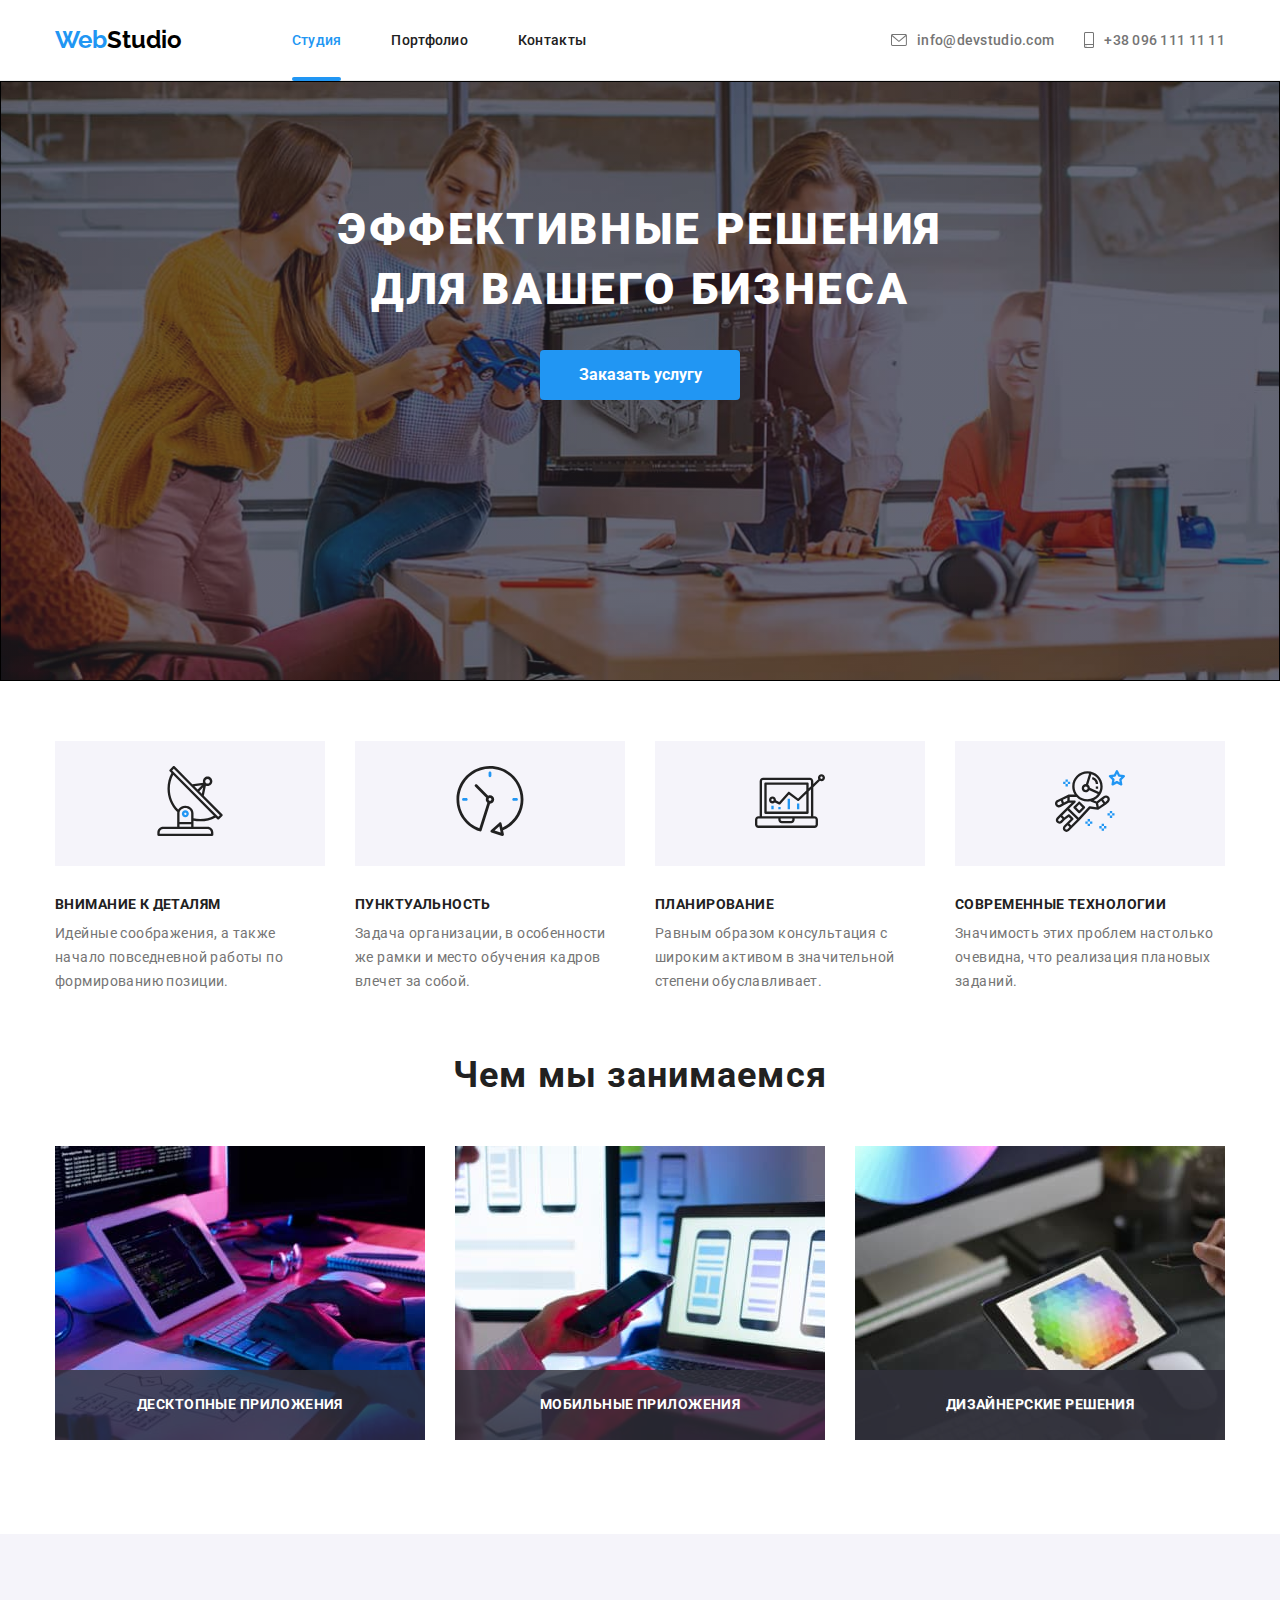
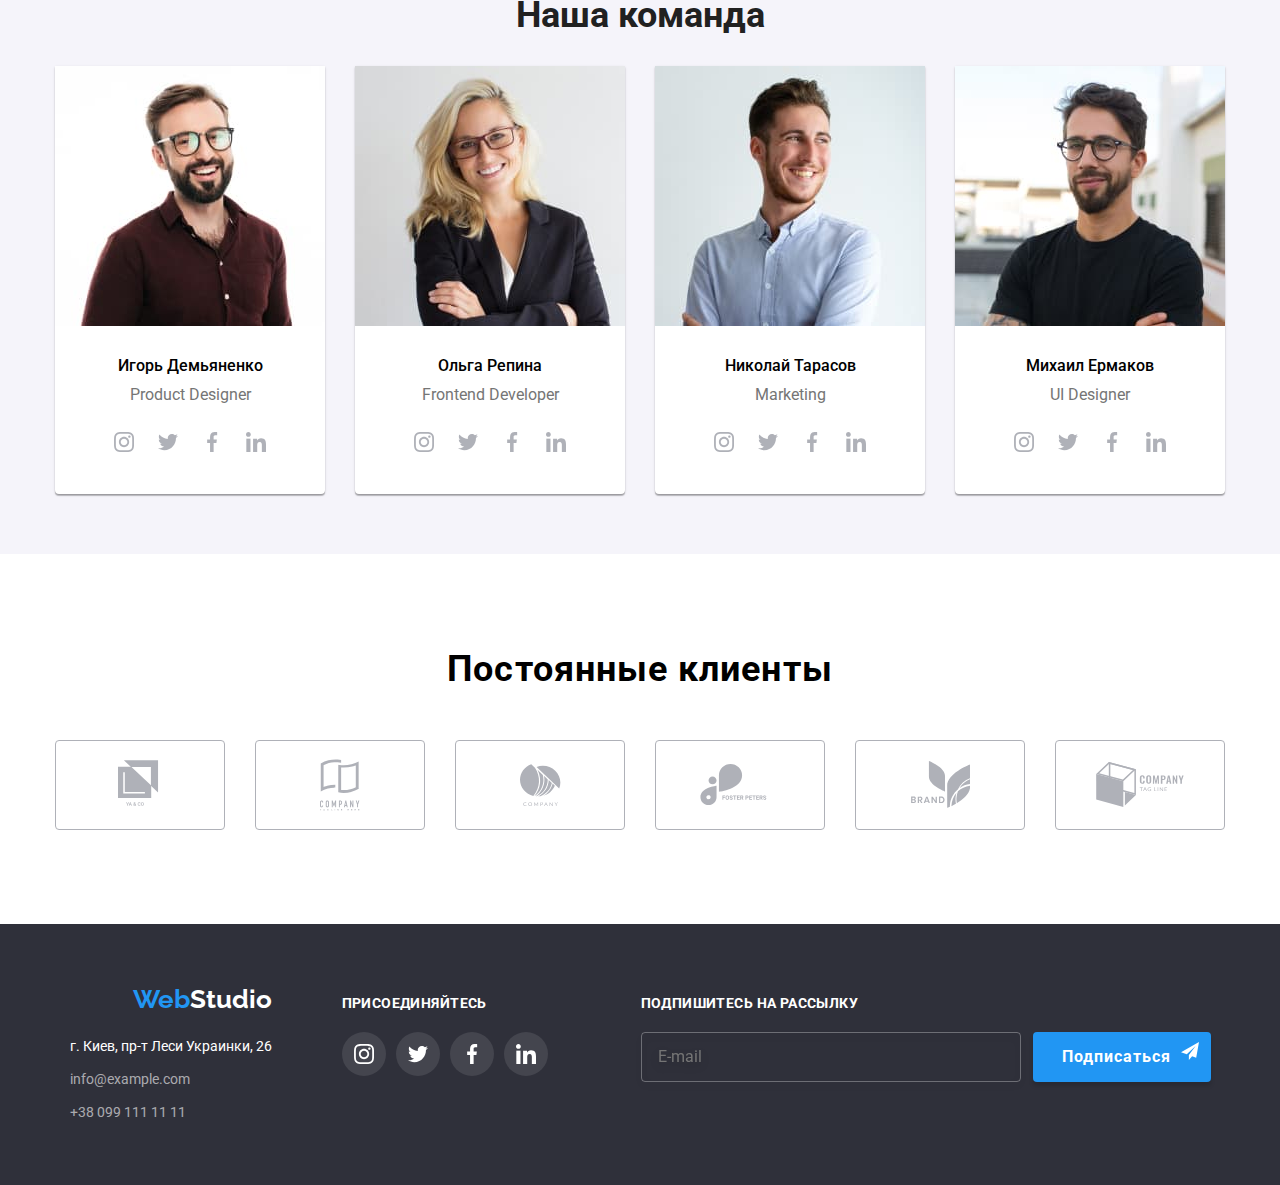
==== commit 658d59e1: "Добавляет исправления бургер меню." ====
--- a/index.html
+++ b/index.html
@@ -31,7 +31,8 @@
         
         <svg width="40" height="40" 
         aria-label="Переключатель мобильного меню">
-        <use class="icon-close" href=./images/icon/symbol-defs.svg#close></use>
+        <use class="icon-close" href=./images/icon/symbol-defs.svg#close>
+        </use>
         <use class="icon-menu" href=./images/icon/symbol-defs.svg#menu></use>
       </svg>
     </button>
--- a/css/main.min.css
+++ b/css/main.min.css
@@ -1,2 +1,2 @@
-.container{margin-left:auto;margin-right:auto;padding-left:15px;padding-right:15px}@media screen and (min-width: 480px){.container{width:480px}}@media screen and (min-width: 768px){.container{width:768px}}@media screen and (min-width: 1200px){.container{width:1200px}}body{font-family:"Roboto",sans-serif;margin:0px}a{text-decoration:none}li{list-style:none}img{display:block;max-width:100%;height:auto}.page-header{border-bottom:1px solid #ececec;position:relative}@media screen and (max-width: 767px){.page-header .container{position:fixed;z-index:99;top:0;left:0;display:-webkit-box;display:-ms-flexbox;display:flex;-webkit-box-align:center;-ms-flex-align:center;align-items:center;-webkit-box-pack:justify;-ms-flex-pack:justify;justify-content:space-between;min-height:60px;width:100%;background-color:#fff}}@media screen and (min-width: 768px){.page-header .container{display:-webkit-box;display:-ms-flexbox;display:flex;-webkit-box-align:center;-ms-flex-align:center;align-items:center;min-height:80px}}@media screen and (min-width: 1200px){.page-header .container{-webkit-box-pack:justify;-ms-flex-pack:justify;justify-content:space-between}}.nav{display:-webkit-box;display:-ms-flexbox;display:flex;-webkit-box-align:center;-ms-flex-align:center;align-items:center;-webkit-box-pack:center;-ms-flex-pack:center;justify-content:center}@media screen and (min-width: 768px){.nav{-webkit-box-align:end;-ms-flex-align:end;align-items:flex-end;margin-left:88px}}@media screen and (min-width: 1200px){.nav{-webkit-box-align:center;-ms-flex-align:center;align-items:center;margin-left:93px}}.logoweb{font-family:"Raleway",sans-serif;font-weight:700;font-size:24px;line-height:1.17;color:#2196f3}.accent{font-family:"Raleway",sans-serif;color:#000000;font-weight:700;font-size:24px;line-height:1.17}.menu-button{display:-webkit-inline-box;display:-ms-inline-flexbox;display:inline-flex;margin:0;padding:0px;border:none;background-color:transparent}.menu-button:hover,.menu-button:focus{fill:#2196f3}.menu-button .icon-close{display:none}.menu-button.is-open .icon-close{display:block}.menu-button.is-open .icon-menu{display:none}@media screen and (min-width: 768px){.menu-button{display:none}}@media screen and (max-width: 767px){.menu-container{display:none;position:absolute;text-align:center;left:0%;top:100%;width:100%;background-color:#fff;-webkit-box-shadow:0px 4px 8px rgba(0,0,0,0.04),0px 2px 4px rgba(0,0,0,0.08),0px 1px 3px rgba(0,0,0,0.16);box-shadow:0px 4px 8px rgba(0,0,0,0.04),0px 2px 4px rgba(0,0,0,0.08),0px 1px 3px rgba(0,0,0,0.16);padding-top:60px;padding-left:140;padding-right:140;padding-bottom:60px}.menu-container.is-open{display:block}}@media screen and (min-width: 768px){.menu-container{display:-webkit-box;display:-ms-flexbox;display:flex}}@media screen and (min-width: 1200px){.menu-container{-webkit-box-align:center;-ms-flex-align:center;align-items:center}}@media screen and (max-width: 767px){.site-nav{margin:0px;padding:0px;margin-bottom:60px}}@media screen and (min-width: 768px){.site-nav{display:-webkit-box;display:-ms-flexbox;display:flex;font-size:14px;margin-bottom:0px;margin-top:0px;padding:0px}}@media screen and (min-width: 1200px){.site-nav{-webkit-box-align:center;-ms-flex-align:center;align-items:center}}@media screen and (min-width: 768px){.site-nav :not(:last-child){margin-right:50px}}.site-nav a{display:inline-block}.site-nav .link.current{color:#2196f3;margin-bottom:8px}@media screen and (min-width: 1200px){.site-nav .link.current{margin-bottom:0px}}@media screen and (min-width: 1200px){.site-nav .link{margin-right:0px}}@media screen and (max-width: 767px){.site-nav li:not(:last-child){margin-bottom:40px;margin-top:0;margin-right:0;margin-left:0}}@media screen and (max-width: 767px){.link{font-weight:500;font-size:18px;line-height:1.17;letter-spacing:0.02em;color:#212121;-webkit-transition:color 250ms cubic-bezier(0.4, 0, 0.2, 1);transition:color 250ms cubic-bezier(0.4, 0, 0.2, 1)}}@media screen and (min-width: 768px){.link{display:-webkit-box;display:-ms-flexbox;display:flex;-webkit-box-align:center;-ms-flex-align:center;align-items:center;margin-bottom:10px;font-weight:500;font-size:14px;line-height:1.17;letter-spacing:0.02em;color:#212121;-webkit-transition:color 250ms cubic-bezier(0.4, 0, 0.2, 1);transition:color 250ms cubic-bezier(0.4, 0, 0.2, 1)}}@media screen and (min-width: 1200px){.link{margin-right:30px;padding-top:32px;padding-bottom:32px;-webkit-box-pack:justify;-ms-flex-pack:justify;justify-content:space-between;font-size:14px;margin-bottom:0px}}.link:hover,.link:focus{color:#2196f3}@media screen and (min-width: 480px){.link:not(:last-child){margin-bottom:40px}}.link.current{position:relative}.link-tel{-webkit-box-align:center;-ms-flex-align:center;align-items:center;display:-webkit-box;display:-ms-flexbox;display:flex;-webkit-box-pack:center;-ms-flex-pack:center;justify-content:center;color:#757575;font-weight:500;font-size:18px;line-height:1.14;letter-spacing:0.02em;-webkit-transition:color 250ms cubic-bezier(0.4, 0, 0.2, 1);transition:color 250ms cubic-bezier(0.4, 0, 0.2, 1)}.link-tel:hover,.link-tel:focus{color:#2196f3}@media screen and (min-width: 768px){.link-tel{-webkit-box-pack:start;-ms-flex-pack:start;justify-content:flex-start;font-size:12px;line-height:1.16;letter-spacing:0.02em}}@media screen and (min-width: 1200px){.link-tel{padding-top:32px;padding-bottom:32px;font-size:14px}}@media screen and (max-width: 767px){.site-contacts{padding-left:0px;padding:0px;margin-bottom:0px;margin-top:0px}}@media screen and (min-width: 768px){.site-contacts{margin:0px;padding-left:0px;margin-left:84px}}@media screen and (min-width: 1200px){.site-contacts{display:-webkit-box;display:-ms-flexbox;display:flex;-webkit-box-align:center;-ms-flex-align:center;align-items:center;margin-left:305px}}@media screen and (min-width: 768px){.site-contacts .link{font-size:12px;line-height:1.16;letter-spacing:0.02em}}@media screen and (min-width: 1200px){.site-contacts .link{font-size:14px}}@media screen and (max-width: 767px){.site-contacts li:first-child{margin-bottom:16px}}.item:not(:last-child){position:relative}.current::before{content:"";position:absolute;left:0px;height:4px;display:block;width:100%;background-color:#2196f3;border-bottom-left-radius:4px;border-bottom-right-radius:4px;border-top-left-radius:4px;border-top-right-radius:4px;bottom:-12px;-webkit-box-sizing:border-box;box-sizing:border-box}@media screen and (min-width: 768px){.current::before{bottom:-31px}}@media screen and (min-width: 1200px){.current::before{bottom:-1px}}.site-contacts .link{color:#757575;-webkit-transition:color 250ms cubic-bezier(0.4, 0, 0.2, 1);transition:color 250ms cubic-bezier(0.4, 0, 0.2, 1)}.site-contacts .link:hover,.site-contacts .link:focus{color:#2196f3}.section-title{color:#212121;margin:0px}.icon{fill:currentColor;margin-right:10px}.hero{background:#c4c4c4;text-align:center;padding-top:118px;padding-bottom:118px}@media screen and (max-width: 767px){.hero{margin-bottom:0px;margin-left:0px;margin-right:0px;margin-top:60px}}.overlay{border:1px solid #000000;height:400px;margin-left:auto;margin-right:auto;background-image:-webkit-gradient(linear, left top, right top, from(rgba(47,48,58,0.4)), to(rgba(47,48,58,0.4))),url(..//..//images/hero-mobile@1x.jpg);background-image:linear-gradient(to right, rgba(47,48,58,0.4), rgba(47,48,58,0.4)),url(..//..//images/hero-mobile@1x.jpg);background-size:cover;background-repeat:no-repeat;background-position:center}@media screen and (-webkit-min-device-pixel-ratio: 2), screen and (min-resolution: 192dpi), screen and (min-resolution: 2dppx){.overlay{background-image:-webkit-gradient(linear, left top, right top, from(rgba(47,48,58,0.4)), to(rgba(47,48,58,0.4))),url(..//..//images/hero-mobile@2x.jpg);background-image:linear-gradient(to right, rgba(47,48,58,0.4), rgba(47,48,58,0.4)),url(..//..//images/hero-mobile@2x.jpg)}}@media screen and (min-width: 768px){.overlay{height:400px;max-width:1600px;background-image:-webkit-gradient(linear, left top, right top, from(rgba(47,48,58,0.4)), to(rgba(47,48,58,0.4))),url(..//..//images/hero-tablet@1x.jpg);background-image:linear-gradient(to right, rgba(47,48,58,0.4), rgba(47,48,58,0.4)),url(..//..//images/hero-tablet@1x.jpg)}}@media screen and (min-width: 768px) and (-webkit-min-device-pixel-ratio: 2), screen and (min-width: 768px) and (min-resolution: 192dpi), screen and (min-width: 768px) and (min-resolution: 2dppx){.overlay{background-image:-webkit-gradient(linear, left top, right top, from(rgba(47,48,58,0.4)), to(rgba(47,48,58,0.4))),url(..//../images/hero-tablet@2x.jpg);background-image:linear-gradient(to right, rgba(47,48,58,0.4), rgba(47,48,58,0.4)),url(..//../images/hero-tablet@2x.jpg)}}@media screen and (min-width: 1200px){.overlay{height:600px;max-width:1600px;background-image:-webkit-gradient(linear, left top, right top, from(rgba(47,48,58,0.4)), to(rgba(47,48,58,0.4))),url(..//..//images/hero-desktop@1x.jpg);background-image:linear-gradient(to right, rgba(47,48,58,0.4), rgba(47,48,58,0.4)),url(..//..//images/hero-desktop@1x.jpg)}}@media screen and (min-width: 1200px) and (-webkit-min-device-pixel-ratio: 2), screen and (min-width: 1200px) and (min-resolution: 192dpi), screen and (min-width: 1200px) and (min-resolution: 2dppx){.overlay{background-image:-webkit-gradient(linear, left top, right top, from(rgba(47,48,58,0.4)), to(rgba(47,48,58,0.4))),url(..//../images/hero-desktop@2x.jpg);background-image:linear-gradient(to right, rgba(47,48,58,0.4), rgba(47,48,58,0.4)),url(..//../images/hero-desktop@2x.jpg)}}.hero .container{display:-webkit-box;display:-ms-flexbox;display:flex;-webkit-box-orient:vertical;-webkit-box-direction:normal;-ms-flex-direction:column;flex-direction:column;-webkit-box-align:center;-ms-flex-align:center;align-items:center}.hero-title{color:#fff;font-weight:900;font-size:26px;line-height:1.61;text-align:center;letter-spacing:0.06em;text-transform:uppercase;margin-top:0px;margin-bottom:30px}@media screen and (min-width: 1200px){.hero-title{font-size:44px;line-height:1.36}}.hero button{background:#2196f3;color:#fff;font-family:"Roboto",sans-serif;font-weight:700;font-size:16px;line-height:1.88;-webkit-box-align:center;-ms-flex-align:center;align-items:center;text-align:center;border-radius:4px;padding:10px 32px;margin:0px;border:0px;cursor:pointer;min-width:200px}.section-features{background:#fff;padding-top:60px;padding-bottom:60px}.features{text-align:center;margin-top:0px;margin-bottom:0px;padding-left:0px}@media screen and (min-width: 768px){.features{display:-webkit-box;display:-ms-flexbox;display:flex;-ms-flex-wrap:wrap;flex-wrap:wrap;margin-right:0px;margin-left:0px}}@media screen and (min-width: 1200px){.features{-ms-flex-wrap:nowrap;flex-wrap:nowrap}}.features-icon{padding:25px;margin-bottom:30px;text-align:center;background-color:#f5f4fa}.features-icon .icon{width:70px;height:70px;margin:0px}.features p{margin-top:10px;margin-bottom:0px}.features li:not(:last-child){margin-bottom:30px}@media screen and (min-width: 768px){.features li:nth-child(-n+2){margin-bottom:30px}}@media screen and (min-width: 768px){.features li:nth-child(2n+1){margin-right:30px}}@media screen and (min-width: 768px){.features li{width:calc((100% - 30px) / 2)}}@media screen and (min-width: 1200px){.features li:not(:last-child){margin-right:30px;margin-bottom:0px}}@media screen and (min-width: 1200px){.features li{width:calc((100% - 3 * 30px) / 4)}}.section-features .section-title{font-weight:700;font-size:14px;line-height:16px;letter-spacing:0.03em;text-transform:uppercase}@media screen and (min-width: 768px){.section-features .section-title{text-align:start}}.section-features .text{font-weight:400;font-size:14px;line-height:1.71;text-align:left;vertical-align:Top;letter-spacing:3%;color:#757575;letter-spacing:0.03em}@media screen and (max-width: 1199px){.section-work{display:none}}@media screen and (min-width: 1200px){.section-work{padding-bottom:94px}}.section-work .section-title{font-weight:700;font-size:36px;line-height:1.17;text-align:center;letter-spacing:0.03em;display:block;margin-bottom:50px}.work{display:-webkit-box;display:-ms-flexbox;display:flex;-webkit-box-orient:vertical;-webkit-box-direction:normal;-ms-flex-direction:column;flex-direction:column;-webkit-box-align:center;-ms-flex-align:center;align-items:center}.section-work ul{margin-top:0;font-weight:700;font-size:36px;line-height:1.17;text-align:center;letter-spacing:0.03em;display:-webkit-box;display:-ms-flexbox;display:flex;padding-left:0px;margin-bottom:0px}.section-work li:not(:last-child){margin-right:30px}.section-work li{position:relative}.work p{display:inline-block;font-size:14px;font-weight:700;line-height:1.14;letter-spacing:0.03em;text-align:center;text-transform:uppercase;color:#fff;position:absolute;width:100%;margin:0px;background-color:rgba(47,48,58,0.8);bottom:0px;left:0px;padding-top:27px;padding-bottom:27px}.section-team{background:#f5f4fa;padding-bottom:60px;padding-top:60px}.staff-list{margin-top:30px;margin-bottom:0px;padding-left:0px}@media screen and (min-width: 768px){.staff-list{display:-webkit-box;display:-ms-flexbox;display:flex;-ms-flex-wrap:wrap;flex-wrap:wrap}}.team-card{width:450px;text-align:center;background:#fff;-webkit-box-shadow:0px 1px 3px rgba(0,0,0,0.12),0px 1px 1px rgba(0,0,0,0.14),0px 2px 1px rgba(0,0,0,0.2);box-shadow:0px 1px 3px rgba(0,0,0,0.12),0px 1px 1px rgba(0,0,0,0.14),0px 2px 1px rgba(0,0,0,0.2);border-radius:0px 0px 4px 4px}.team-card:not(:last-child){margin-bottom:30px}@media screen and (min-width: 768px){.team-card{width:354px}.team-card:not(:last-child){margin-bottom:0px}}@media screen and (min-width: 1200px){.team-card{width:270px}}@media screen and (min-width: 768px){.team-card:nth-child(-n+2){margin-bottom:30px}}@media screen and (min-width: 768px){.team-card:nth-child(2n+1){margin-right:30px}}@media screen and (min-width: 1200px){.team-card:not(:last-child){margin-right:30px;margin-bottom:0px}}.section-team .section-title{font-weight:700;font-size:28px;line-height:1.17;text-align:center;vertical-align:Top;letter-spacing:3%}@media screen and (min-width: 1200px){.section-team .section-title{font-size:36px}}.section-team .title-name{font-weight:500;font-size:16px;line-height:1.19;text-align:Center;vertical-align:Top;letter-spacing:3%;margin-bottom:0px;margin-top:0px}.our-team{padding:30px 32px}.network{display:-webkit-box;display:-ms-flexbox;display:flex;margin-top:16px;padding:0px;-webkit-box-pack:center;-ms-flex-pack:center;justify-content:center}.network-link{display:-webkit-box;display:-ms-flexbox;display:flex;-webkit-box-pack:center;-ms-flex-pack:center;justify-content:center;-webkit-box-align:center;-ms-flex-align:center;align-items:center;width:44px;height:44px;border-radius:50%;color:#afb1b8;background-color:rgba(255,255,255,0.1);-webkit-transition:color 250ms cubic-bezier(0.4, 0, 0.2, 1),background-color 250ms cubic-bezier(0.4, 0, 0.2, 1);transition:color 250ms cubic-bezier(0.4, 0, 0.2, 1),background-color 250ms cubic-bezier(0.4, 0, 0.2, 1)}.network-link:hover,.network-link:focus{background-color:#2196f3;color:#fff}.net-soc{fill:currentColor}.section-team p{font-size:16px;line-height:1.19;text-align:Center;vertical-align:Top;letter-spacing:3%;color:#757575;margin-top:10px;margin-bottom:0px}.section-clients{padding-top:60px;padding-bottom:60px}@media screen and (min-width: 1200px){.section-clients{padding-top:94px;padding-bottom:94px}}.section-clients h2{font-weight:700;font-size:28px;line-height:1.17;text-align:center;letter-spacing:0.03em;padding:0px;margin:0px;margin-bottom:30px}@media screen and (min-width: 1200px){.section-clients h2{margin-bottom:50px;font-size:36px}}.icon-clients{display:-webkit-box;display:-ms-flexbox;display:flex;-ms-flex-wrap:wrap;flex-wrap:wrap;-webkit-box-align:center;-ms-flex-align:center;align-items:center;-webkit-box-pack:center;-ms-flex-pack:center;justify-content:center;padding-left:0px;margin:0px}@media screen and (min-width: 1200px){.icon-clients{-ms-flex-wrap:nowrap;flex-wrap:nowrap}}.icon-clients li{width:210px}@media screen and (min-width: 768px){.icon-clients li{width:226px}}@media screen and (min-width: 1200px){.icon-clients li{width:170px}}@media screen and (max-width: 767px){.icon-clients li:nth-child(2n+1){margin-right:30px}}@media screen and (max-width: 767px){.icon-clients li:nth-child(-n+4){margin-bottom:30px}}@media screen and (min-width: 768px){.icon-clients li:not(:nth-child(3n)){margin-right:30px}}@media screen and (min-width: 768px){.icon-clients li:nth-child(-n+3){margin-bottom:30px}}@media screen and (min-width: 1200px){.icon-clients li:not(:last-child){margin-right:30px;margin-bottom:0px}}.section-clients a{padding:0px;margin:0px}.logo-company{display:block;width:100%;height:90px;border:1px solid;border-radius:4px;display:-webkit-box;display:-ms-flexbox;display:flex;-webkit-box-pack:center;-ms-flex-pack:center;justify-content:center;-webkit-box-align:center;-ms-flex-align:center;align-items:center;color:#afb1b8;-webkit-transition:color 250ms cubic-bezier(0.4, 0, 0.2, 1),border 250ms cubic-bezier(0.4, 0, 0.2, 1);transition:color 250ms cubic-bezier(0.4, 0, 0.2, 1),border 250ms cubic-bezier(0.4, 0, 0.2, 1)}.logo-company:hover{color:#2196f3}.logo-company:focus{color:#2196f3}.icon-company{border-radius:0px;padding:0px;margin:0px;fill:currentColor}.footer{background:#2f303a;padding-top:60px;padding-bottom:60px}@media screen and (min-width: 768px){.footer .container{display:-webkit-box;display:-ms-flexbox;display:flex;-ms-flex-wrap:wrap;flex-wrap:wrap;-webkit-box-pack:center;-ms-flex-pack:center;justify-content:center;text-align:center;-webkit-box-align:baseline;-ms-flex-align:baseline;align-items:baseline}}@media screen and (min-width: 1200px){.footer .container{-ms-flex-wrap:nowrap;flex-wrap:nowrap}}.footer .foot{display:block;display:-webkit-box;display:-ms-flexbox;display:flex;-webkit-box-orient:vertical;-webkit-box-direction:normal;-ms-flex-direction:column;flex-direction:column;-webkit-box-align:center;-ms-flex-align:center;align-items:center;margin-bottom:60px}@media screen and (min-width: 768px){.footer .foot{margin-right:165px}}@media screen and (min-width: 1200px){.footer .foot{margin-right:70px;margin-bottom:0px;-webkit-box-align:end;-ms-flex-align:end;align-items:end}}.foot ul{padding-left:0px;margin-top:0px;margin-bottom:0px}.foot li:first-child{margin-bottom:9px}.footer .logoweb{font-family:"Raleway",sans-serif;font-weight:700;font-size:24px;line-height:1.17;color:#2196f3}@media screen and (min-width: 1200px){.footer .logoweb{font-size:26px;line-height:1.19}}.footer address{margin-top:20px;text-align:center}@media screen and (min-width: 1200px){.footer address{text-align:left}}.footer .accent{font-family:"Raleway",sans-serif;color:#fff;font-weight:700;font-size:24px;line-height:1.17}@media screen and (min-width: 1200px){.footer .accent{font-size:26px;line-height:1.19}}.footer p{font-style:normal;font-size:14px;line-height:1.71;text-align:Left;vertical-align:Top;letter-spacing:3%;color:#fff;margin-bottom:9px;margin-top:0px}.address a{font-style:normal;font-size:14px;line-height:1.71;text-align:left;vertical-align:Top;letter-spacing:3%;color:rgba(255,255,255,0.6)}.social{text-align:center;margin-bottom:60px}@media screen and (min-width: 768px){.social{margin:0px}}@media screen and (min-width: 1200px){.social{margin-right:93px;text-align:left}}.social b{font-style:normal;font-weight:700;font-size:14px;line-height:1.14;letter-spacing:0.03em;text-transform:uppercase;color:#fff}.social-link{display:-webkit-box;display:-ms-flexbox;display:flex;-webkit-box-pack:center;-ms-flex-pack:center;justify-content:center;padding:0px;margin-top:20px;margin-bottom:0px}.social-link li:not(:last-child){margin-right:10px}.soc{width:44px;height:44px;display:-webkit-box;display:-ms-flexbox;display:flex;-webkit-box-pack:center;-ms-flex-pack:center;justify-content:center;-webkit-box-align:center;-ms-flex-align:center;align-items:center;border-radius:50%;color:#fff;background-color:rgba(255,255,255,0.1);-webkit-transition:background-color 250ms cubic-bezier(0.4, 0, 0.2, 1);transition:background-color 250ms cubic-bezier(0.4, 0, 0.2, 1)}.soc:hover,.soc:focus{background-color:#2196f3}.foot-icon{fill:currentColor}.footer-form p{font-weight:700;font-size:14px;line-height:1.14;letter-spacing:0.03em;text-transform:uppercase;color:#fff;margin-bottom:20px;text-align:center}@media screen and (min-width: 1200px){.footer-form p{text-align:left}}.mail-ent{text-align:center}@media screen and (min-width: 1200px){.mail-ent{display:-webkit-box;display:-ms-flexbox;display:flex}}@media screen and (min-width: 480px){.footer-input{min-width:450px;height:50px;left:815px;top:2785px;padding-left:16px;padding-top:15px;padding-bottom:15px;margin-bottom:20px;border:1px solid rgba(255,255,255,0.3);-webkit-box-sizing:border-box;box-sizing:border-box;-webkit-filter:drop-shadow(0px 4px 4px rgba(0,0,0,0.15));filter:drop-shadow(0px 4px 4px rgba(0,0,0,0.15));border-radius:4px;background:inherit;color:#fff}}@media screen and (min-width: 1200px){.footer-input{margin-bottom:0px;margin-right:12px;min-width:358px}}.footer-button{display:-webkit-box;display:-ms-flexbox;display:flex;text-align:center;width:200px;height:50px;margin-top:0px;margin-right:auto;margin-left:auto;padding-bottom:10px;padding-top:10px;padding-left:29px;background:#2196f3;-webkit-box-shadow:0px 4px 4px rgba(0,0,0,0.15);box-shadow:0px 4px 4px rgba(0,0,0,0.15);border-radius:4px;border:none;cursor:pointer}.footer-button span{font-weight:700;font-size:16px;line-height:1.87;margin-right:10px;display:-webkit-box;display:-ms-flexbox;display:flex;-webkit-box-align:center;-ms-flex-align:center;align-items:center;text-align:center;letter-spacing:0.06em;color:#fff}.foot-send{fill:#fff;top:0px;right:2px}.backdrop{position:fixed;top:0px;left:0px;width:100%;height:100%;overflow-y:scroll;background-color:rgba(0,0,0,0.2);-webkit-transition:opacity 1500ms cubic-bezier(0.25, 0.1, 0.25, 1);transition:opacity 1500ms cubic-bezier(0.25, 0.1, 0.25, 1)}@media screen and (max-width: 479px){.backdrop{padding:94px 5px}}.backdrop.is-hidden{opacity:0;pointer-events:none}.modal{position:relative;padding:40px;background:#fff;-webkit-box-shadow:0px 1px 3px rgba(0,0,0,0.12),0px 1px 1px rgba(0,0,0,0.14),0px 2px 1px rgba(0,0,0,0.2);box-shadow:0px 1px 3px rgba(0,0,0,0.12),0px 1px 1px rgba(0,0,0,0.14),0px 2px 1px rgba(0,0,0,0.2);border-radius:4px;max-width:100%}@media screen and (min-width: 480px){.modal{position:absolute;top:50%;left:50%;-webkit-transform:translate(-50%, -50%);transform:translate(-50%, -50%);width:450px;height:609px}}@media screen and (min-width: 1200px){.modal{width:528px;height:581px}}.modal-closed{position:absolute;top:8px;right:8px;display:-webkit-box;display:-ms-flexbox;display:flex;-webkit-box-pack:center;-ms-flex-pack:center;justify-content:center;-webkit-box-align:center;-ms-flex-align:center;align-items:center;width:30px;height:30px;padding:0px;border:1px solid rgba(0,0,0,0.1);background-size:cover;background-repeat:no-repeat;background-color:transparent;color:#000000;cursor:pointer;border-radius:50%;-webkit-transition:color 250ms cubic-bezier(0.4, 0, 0.2, 1);transition:color 250ms cubic-bezier(0.4, 0, 0.2, 1)}.modal-closed:hover,.modal-closed:focus{color:#2196f3}.closed{fill:currentColor}.form{margin:0px}.form h2{margin:0px;margin-bottom:12px;font-weight:700;font-size:20px;line-height:1.15;text-align:center;letter-spacing:0.03em;color:#212121}.form-field{display:-webkit-box;display:-ms-flexbox;display:flex;-webkit-box-orient:vertical;-webkit-box-direction:normal;-ms-flex-direction:column;flex-direction:column;margin:0px;margin-bottom:20px}@media screen and (min-width: 480px){.form-input:not(:last-child){margin-bottom:10px}}.form-input{border:1px solid rgba(33,33,33,0.2);border-radius:4px;max-width:448px;padding:11px 42px;-webkit-transition:border 250ms cubic-bezier(0.4, 0, 0.2, 1);transition:border 250ms cubic-bezier(0.4, 0, 0.2, 1);outline:none}.form-input:focus-within{border:1px solid #2196f3}.form-label{display:-webkit-box;display:-ms-flexbox;display:flex;-webkit-box-orient:vertical;-webkit-box-direction:normal;-ms-flex-direction:column;flex-direction:column}.form-label:focus-within{fill:#2196f3}.form-label span{font-size:12px;font-weight:400;line-height:1.71;letter-spacing:0.03em;color:#757575}@media screen and (min-width: 1200px){.form-label span{font-size:14px}}.form-label a{font-size:12px;font-weight:400;line-height:1.71;letter-spacing:0.03em;color:#2196f3;text-decoration:underline}@media screen and (min-width: 1200px){.form-label a{font-size:14px}}.form-icon{position:absolute;top:54%;left:12px;-webkit-transform:translateY(-50%);transform:translateY(-50%);-webkit-transition:fill 250ms cubic-bezier(0.4, 0, 0.2, 1);transition:fill 250ms cubic-bezier(0.4, 0, 0.2, 1)}.comment{min-height:120px;padding:12px 16px}.form-input::-webkit-input-placeholder{font-weight:400;font-size:12px;line-height:1.17;letter-spacing:0.01em;color:rgba(117,117,117,0.5)}.form-input:-ms-input-placeholder{font-weight:400;font-size:12px;line-height:1.17;letter-spacing:0.01em;color:rgba(117,117,117,0.5)}.form-input::-ms-input-placeholder{font-weight:400;font-size:12px;line-height:1.17;letter-spacing:0.01em;color:rgba(117,117,117,0.5)}.form-input::placeholder{font-weight:400;font-size:12px;line-height:1.17;letter-spacing:0.01em;color:rgba(117,117,117,0.5)}.checkbox{display:-webkit-box;display:-ms-flexbox;display:flex;-webkit-box-pack:center;-ms-flex-pack:center;justify-content:center}.form-label{position:relative}.checkbox .form-label{display:-webkit-box;display:-ms-flexbox;display:flex;-webkit-box-orient:horizontal;-webkit-box-direction:normal;-ms-flex-direction:row;flex-direction:row;-webkit-box-align:center;-ms-flex-align:center;align-items:center}.checkbox-input{position:absolute;width:1px;height:1px;margin:-1px;border:0px;padding:0px;clip:rect(0 0 0 0);overflow:hidden}.check::before{content:"";display:inline-block;margin-right:8px;width:16px;height:15px;background-image:url(..//images/icon/icon-check.svg);background-size:contain;background-repeat:no-repeat;background-position:center;border:2px solid #212121;border-radius:2px}.checkbox-input:checked+.check::before{border-color:#2196f3;background:#2196f3;background-image:url(..//images/icon/icon-check.svg);background-size:contain;background-origin:border-box}.checkbox-input:focus+.check::before{border-color:#2196f3;background-image:url(..//images/icon/icon-check.svg);background-size:contain;background-origin:border-box}.form-button{display:-webkit-box;display:-ms-flexbox;display:flex;-webkit-box-align:center;-ms-flex-align:center;align-items:center;text-align:center;min-width:200px;min-height:50px;margin:0px;margin-right:auto;margin-left:auto;margin-top:30px;padding:10px 55px;font-weight:700;font-size:16px;line-height:1.86;letter-spacing:0.06em;color:#fff;background-color:#2196f3;-webkit-box-shadow:0px 4px 4px rgba(0,0,0,0.15);box-shadow:0px 4px 4px rgba(0,0,0,0.15);border-radius:4px;border:none}.form-button:hover,.form-button:focus{background-color:#188ce8;-webkit-box-shadow:0px 4px 4px rgba(0,0,0,0.15);box-shadow:0px 4px 4px rgba(0,0,0,0.15);cursor:pointer}.section-portfolio{padding-top:60px;padding-bottom:60px}@media screen and (min-width: 1200px){.section-portfolio{padding-top:94px;padding-bottom:94px}}.portfolio{display:-webkit-box;display:-ms-flexbox;display:flex;-webkit-box-orient:vertical;-webkit-box-direction:normal;-ms-flex-direction:column;flex-direction:column}.nav-button{margin-top:0px;margin-bottom:0px;display:-webkit-box;display:-ms-flexbox;display:flex;-webkit-box-pack:center;-ms-flex-pack:center;justify-content:center;padding-left:0px}@media screen and (max-width: 767px){.nav-button{-ms-flex-wrap:wrap;flex-wrap:wrap;-webkit-box-pack:start;-ms-flex-pack:start;justify-content:start}}@media screen and (min-width: 1200px){.nav-button{margin-right:0px}}@media screen and (max-width: 767px){.nav-button li:not(:last-child){margin-right:8px;margin-bottom:15px}}@media screen and (min-width: 768px){.nav-button li:not(:last-child){margin-right:8px}}@media screen and (max-width: 767px){.nav-button li:nth-child(4n){margin-bottom:0px}}@media screen and (min-width: 1200px){.nav-button li :not(:last-child){margin-right:8px}}.nav-button li{display:list-item}.nav-button .work-list{font-family:"Roboto",sans-serif;color:#212121;background:#f5f4fa;font-weight:500;font-size:16px;line-height:1.62;text-align:center;letter-spacing:0.03em;border:0px;border-radius:4px;padding-top:6px;padding-left:22px;padding-bottom:6px;padding-right:22px;-webkit-transition:background-color 250ms cubic-bezier(0.4, 0, 0.2, 1),color 250ms cubic-bezier(0.4, 0, 0.2, 1),-webkit-box-shadow 250ms cubic-bezier(0.4, 0, 0.2, 1);transition:background-color 250ms cubic-bezier(0.4, 0, 0.2, 1),color 250ms cubic-bezier(0.4, 0, 0.2, 1),-webkit-box-shadow 250ms cubic-bezier(0.4, 0, 0.2, 1);transition:background-color 250ms cubic-bezier(0.4, 0, 0.2, 1),color 250ms cubic-bezier(0.4, 0, 0.2, 1),box-shadow 250ms cubic-bezier(0.4, 0, 0.2, 1);transition:background-color 250ms cubic-bezier(0.4, 0, 0.2, 1),color 250ms cubic-bezier(0.4, 0, 0.2, 1),box-shadow 250ms cubic-bezier(0.4, 0, 0.2, 1),-webkit-box-shadow 250ms cubic-bezier(0.4, 0, 0.2, 1)}.nav-button .work-list:hover{background:#2196f3;color:#fff;-webkit-box-shadow:0px 3px 1px rgba(0,0,0,0.1),0px 1px 2px rgba(0,0,0,0.08),0px 2px 2px rgba(0,0,0,0.12);box-shadow:0px 3px 1px rgba(0,0,0,0.1),0px 1px 2px rgba(0,0,0,0.08),0px 2px 2px rgba(0,0,0,0.12)}.nav-button .work-list:focus{background:#2196f3;color:#fff}.dev{padding-left:0px;margin-top:40px;margin-bottom:0px;display:-webkit-box;display:-ms-flexbox;display:flex;-ms-flex-wrap:wrap;flex-wrap:wrap;-ms-flex-line-pack:justify;align-content:space-between}@media screen and (min-width: 768px){.dev{margin-top:30px}}@media screen and (min-width: 1200px){.dev{margin-top:50px}}.dev-content{border-left:1px solid #eeeeee;border-right:1px solid #eeeeee;border-bottom:1px solid #eeeeee;-webkit-box-sizing:border-box;box-sizing:border-box;padding-right:24px;padding-left:24px;padding-top:20px;padding-bottom:20px}.dev-link{display:block;-webkit-transition:-webkit-box-shadow 250ms cubic-bezier(0.4, 0, 0.2, 1);transition:-webkit-box-shadow 250ms cubic-bezier(0.4, 0, 0.2, 1);transition:box-shadow 250ms cubic-bezier(0.4, 0, 0.2, 1);transition:box-shadow 250ms cubic-bezier(0.4, 0, 0.2, 1), -webkit-box-shadow 250ms cubic-bezier(0.4, 0, 0.2, 1)}.dev-link:hover{-webkit-box-shadow:0px 1px 1px rgba(0,0,0,0.12),0px 4px 4px rgba(0,0,0,0.06),1px 4px 6px rgba(0,0,0,0.16);box-shadow:0px 1px 1px rgba(0,0,0,0.12),0px 4px 4px rgba(0,0,0,0.06),1px 4px 6px rgba(0,0,0,0.16)}.dev-link:focus{background:inherit}.dev-link:hover .dev-text,.dev-link:focus .dev-text{-webkit-transform:translateY(0);transform:translateY(0)}.dev li:not(:last-child){margin-bottom:30px}@media screen and (max-width: 1199px) and (min-width: 768px){.dev li:not(:last-child):nth-child(2n+1){margin-right:30px}}@media screen and (max-width: 1199px) and (min-width: 768px){.dev li:not(:last-child){width:354px}}@media screen and (min-width: 1200px){.dev li:not(:last-child){width:370px}}@media screen and (min-width: 1200px){.dev li:not(:last-child):not(:nth-last-child(-n+3)){margin-bottom:30px}}@media screen and (min-width: 1200px){.dev li:not(:last-child):not(:nth-child(3n)){margin-right:30px}}@media screen and (min-width: 1200px){.dev li:not(:last-child):nth-last-child(-n+3){margin-bottom:0}}.dev-item{position:relative;overflow:hidden}.dev-text{position:absolute;top:0px;left:0px;margin:0px;height:100%;padding:63px 24px;font-size:18px;line-height:1.56;letter-spacing:0.03em;color:#fff;background-color:#2196f3;overflow:hidden;-webkit-transform:translateY(100%);transform:translateY(100%);-webkit-transition:-webkit-transform 250ms cubic-bezier(0.4, 0, 0.2, 1);transition:-webkit-transform 250ms cubic-bezier(0.4, 0, 0.2, 1);transition:transform 250ms cubic-bezier(0.4, 0, 0.2, 1);transition:transform 250ms cubic-bezier(0.4, 0, 0.2, 1), -webkit-transform 250ms cubic-bezier(0.4, 0, 0.2, 1)}.card-image{display:block;width:100%}@media screen and (min-width: 1200px){.card-image{width:370px}}.dev h2{color:#212121;font-weight:700;font-size:18px;line-height:2;letter-spacing:0.06em;margin-top:0px;margin-bottom:0px}.dev-content p{color:#757575;font-weight:400;font-size:16px;line-height:1.88;letter-spacing:0.03em;margin-top:4px;margin-bottom:0px}
+.container{margin-left:auto;margin-right:auto;padding-left:15px;padding-right:15px}@media screen and (min-width: 480px){.container{width:480px}}@media screen and (min-width: 768px){.container{width:768px}}@media screen and (min-width: 1200px){.container{width:1200px}}body{font-family:"Roboto",sans-serif;margin:0px}a{text-decoration:none}li{list-style:none}img{display:block;max-width:100%;height:auto}.page-header{border-bottom:1px solid #ececec;position:relative}@media screen and (max-width: 767px){.page-header .container{position:fixed;z-index:99;top:0;left:0;display:-webkit-box;display:-ms-flexbox;display:flex;-webkit-box-align:center;-ms-flex-align:center;align-items:center;-webkit-box-pack:justify;-ms-flex-pack:justify;justify-content:space-between;min-height:60px;width:100%;background-color:#fff}}@media screen and (min-width: 768px){.page-header .container{display:-webkit-box;display:-ms-flexbox;display:flex;-webkit-box-align:center;-ms-flex-align:center;align-items:center;min-height:80px}}@media screen and (min-width: 1200px){.page-header .container{-webkit-box-pack:justify;-ms-flex-pack:justify;justify-content:space-between}}.nav{display:-webkit-box;display:-ms-flexbox;display:flex;-webkit-box-align:center;-ms-flex-align:center;align-items:center;-webkit-box-pack:center;-ms-flex-pack:center;justify-content:center}@media screen and (min-width: 768px){.nav{-webkit-box-align:end;-ms-flex-align:end;align-items:flex-end;margin-left:88px}}@media screen and (min-width: 1200px){.nav{-webkit-box-align:center;-ms-flex-align:center;align-items:center;margin-left:93px}}.logoweb{font-family:"Raleway",sans-serif;font-weight:700;font-size:24px;line-height:1.17;color:#2196f3}.accent{font-family:"Raleway",sans-serif;color:#000000;font-weight:700;font-size:24px;line-height:1.17}.menu-button .icon-close{display:none}.menu-button.is-open .icon-close{display:block}.menu-button.is-open .icon-menu{display:none}.menu-button{display:-webkit-inline-box;display:-ms-inline-flexbox;display:inline-flex;margin:0;padding:0px;border:none;background-color:transparent}@media screen and (min-width: 768px){.menu-button{display:none}}.menu-button:hover,.menu-button:focus{fill:#2196f3}@media screen and (max-width: 767px){.menu-container{display:none;position:absolute;text-align:center;left:0%;top:100%;width:100%;background-color:#fff;-webkit-box-shadow:0px 4px 8px rgba(0,0,0,0.04),0px 2px 4px rgba(0,0,0,0.08),0px 1px 3px rgba(0,0,0,0.16);box-shadow:0px 4px 8px rgba(0,0,0,0.04),0px 2px 4px rgba(0,0,0,0.08),0px 1px 3px rgba(0,0,0,0.16);padding-top:60px;padding-left:140;padding-right:140;padding-bottom:60px}.menu-container.is-open{display:block}}@media screen and (min-width: 768px){.menu-container{display:-webkit-box;display:-ms-flexbox;display:flex}}@media screen and (min-width: 1200px){.menu-container{-webkit-box-align:center;-ms-flex-align:center;align-items:center}}@media screen and (max-width: 767px){.site-nav{margin:0px;padding:0px;margin-bottom:60px}}@media screen and (min-width: 768px){.site-nav{display:-webkit-box;display:-ms-flexbox;display:flex;font-size:14px;margin-bottom:0px;margin-top:0px;padding:0px}}@media screen and (min-width: 1200px){.site-nav{-webkit-box-align:center;-ms-flex-align:center;align-items:center}}@media screen and (min-width: 768px){.site-nav :not(:last-child){margin-right:50px}}.site-nav a{display:inline-block}.site-nav .link.current{color:#2196f3;margin-bottom:8px}@media screen and (min-width: 1200px){.site-nav .link.current{margin-bottom:0px}}@media screen and (min-width: 1200px){.site-nav .link{margin-right:0px}}@media screen and (max-width: 767px){.site-nav li:not(:last-child){margin-bottom:40px;margin-top:0;margin-right:0;margin-left:0}}@media screen and (max-width: 767px){.link{font-weight:500;font-size:18px;line-height:1.17;letter-spacing:0.02em;color:#212121;-webkit-transition:color 250ms cubic-bezier(0.4, 0, 0.2, 1);transition:color 250ms cubic-bezier(0.4, 0, 0.2, 1)}}@media screen and (min-width: 768px){.link{display:-webkit-box;display:-ms-flexbox;display:flex;-webkit-box-align:center;-ms-flex-align:center;align-items:center;margin-bottom:10px;font-weight:500;font-size:14px;line-height:1.17;letter-spacing:0.02em;color:#212121;-webkit-transition:color 250ms cubic-bezier(0.4, 0, 0.2, 1);transition:color 250ms cubic-bezier(0.4, 0, 0.2, 1)}}@media screen and (min-width: 1200px){.link{margin-right:30px;padding-top:32px;padding-bottom:32px;-webkit-box-pack:justify;-ms-flex-pack:justify;justify-content:space-between;font-size:14px;margin-bottom:0px}}.link:hover,.link:focus{color:#2196f3}@media screen and (min-width: 480px){.link:not(:last-child){margin-bottom:40px}}.link.current{position:relative}.link-tel{-webkit-box-align:center;-ms-flex-align:center;align-items:center;display:-webkit-box;display:-ms-flexbox;display:flex;-webkit-box-pack:center;-ms-flex-pack:center;justify-content:center;color:#757575;font-weight:500;font-size:18px;line-height:1.14;letter-spacing:0.02em;-webkit-transition:color 250ms cubic-bezier(0.4, 0, 0.2, 1);transition:color 250ms cubic-bezier(0.4, 0, 0.2, 1)}.link-tel:hover,.link-tel:focus{color:#2196f3}@media screen and (min-width: 768px){.link-tel{-webkit-box-pack:start;-ms-flex-pack:start;justify-content:flex-start;font-size:12px;line-height:1.16;letter-spacing:0.02em}}@media screen and (min-width: 1200px){.link-tel{padding-top:32px;padding-bottom:32px;font-size:14px}}@media screen and (max-width: 767px){.site-contacts{padding-left:0px;padding:0px;margin-bottom:0px;margin-top:0px}}@media screen and (min-width: 768px){.site-contacts{margin:0px;padding-left:0px;margin-left:84px}}@media screen and (min-width: 1200px){.site-contacts{display:-webkit-box;display:-ms-flexbox;display:flex;-webkit-box-align:center;-ms-flex-align:center;align-items:center;margin-left:305px}}@media screen and (min-width: 768px){.site-contacts .link{font-size:12px;line-height:1.16;letter-spacing:0.02em}}@media screen and (min-width: 1200px){.site-contacts .link{font-size:14px}}@media screen and (max-width: 767px){.site-contacts li:first-child{margin-bottom:16px}}.item:not(:last-child){position:relative}.current::before{content:"";position:absolute;left:0px;height:4px;display:block;width:100%;background-color:#2196f3;border-bottom-left-radius:4px;border-bottom-right-radius:4px;border-top-left-radius:4px;border-top-right-radius:4px;bottom:-12px;-webkit-box-sizing:border-box;box-sizing:border-box}@media screen and (min-width: 768px){.current::before{bottom:-31px}}@media screen and (min-width: 1200px){.current::before{bottom:-1px}}.site-contacts .link{color:#757575;-webkit-transition:color 250ms cubic-bezier(0.4, 0, 0.2, 1);transition:color 250ms cubic-bezier(0.4, 0, 0.2, 1)}.site-contacts .link:hover,.site-contacts .link:focus{color:#2196f3}.section-title{color:#212121;margin:0px}.icon{fill:currentColor;margin-right:10px}.hero{background:#c4c4c4;text-align:center;padding-top:118px;padding-bottom:118px}@media screen and (max-width: 767px){.hero{margin-bottom:0px;margin-left:0px;margin-right:0px;margin-top:60px}}.overlay{border:1px solid #000000;height:400px;margin-left:auto;margin-right:auto;background-image:-webkit-gradient(linear, left top, right top, from(rgba(47,48,58,0.4)), to(rgba(47,48,58,0.4))),url(..//..//images/hero-mobile@1x.jpg);background-image:linear-gradient(to right, rgba(47,48,58,0.4), rgba(47,48,58,0.4)),url(..//..//images/hero-mobile@1x.jpg);background-size:cover;background-repeat:no-repeat;background-position:center}@media screen and (-webkit-min-device-pixel-ratio: 2), screen and (min-resolution: 192dpi), screen and (min-resolution: 2dppx){.overlay{background-image:-webkit-gradient(linear, left top, right top, from(rgba(47,48,58,0.4)), to(rgba(47,48,58,0.4))),url(..//..//images/hero-mobile@2x.jpg);background-image:linear-gradient(to right, rgba(47,48,58,0.4), rgba(47,48,58,0.4)),url(..//..//images/hero-mobile@2x.jpg)}}@media screen and (min-width: 768px){.overlay{height:400px;max-width:1600px;background-image:-webkit-gradient(linear, left top, right top, from(rgba(47,48,58,0.4)), to(rgba(47,48,58,0.4))),url(..//..//images/hero-tablet@1x.jpg);background-image:linear-gradient(to right, rgba(47,48,58,0.4), rgba(47,48,58,0.4)),url(..//..//images/hero-tablet@1x.jpg)}}@media screen and (min-width: 768px) and (-webkit-min-device-pixel-ratio: 2), screen and (min-width: 768px) and (min-resolution: 192dpi), screen and (min-width: 768px) and (min-resolution: 2dppx){.overlay{background-image:-webkit-gradient(linear, left top, right top, from(rgba(47,48,58,0.4)), to(rgba(47,48,58,0.4))),url(..//../images/hero-tablet@2x.jpg);background-image:linear-gradient(to right, rgba(47,48,58,0.4), rgba(47,48,58,0.4)),url(..//../images/hero-tablet@2x.jpg)}}@media screen and (min-width: 1200px){.overlay{height:600px;max-width:1600px;background-image:-webkit-gradient(linear, left top, right top, from(rgba(47,48,58,0.4)), to(rgba(47,48,58,0.4))),url(..//..//images/hero-desktop@1x.jpg);background-image:linear-gradient(to right, rgba(47,48,58,0.4), rgba(47,48,58,0.4)),url(..//..//images/hero-desktop@1x.jpg)}}@media screen and (min-width: 1200px) and (-webkit-min-device-pixel-ratio: 2), screen and (min-width: 1200px) and (min-resolution: 192dpi), screen and (min-width: 1200px) and (min-resolution: 2dppx){.overlay{background-image:-webkit-gradient(linear, left top, right top, from(rgba(47,48,58,0.4)), to(rgba(47,48,58,0.4))),url(..//../images/hero-desktop@2x.jpg);background-image:linear-gradient(to right, rgba(47,48,58,0.4), rgba(47,48,58,0.4)),url(..//../images/hero-desktop@2x.jpg)}}.hero .container{display:-webkit-box;display:-ms-flexbox;display:flex;-webkit-box-orient:vertical;-webkit-box-direction:normal;-ms-flex-direction:column;flex-direction:column;-webkit-box-align:center;-ms-flex-align:center;align-items:center}.hero-title{color:#fff;font-weight:900;font-size:26px;line-height:1.61;text-align:center;letter-spacing:0.06em;text-transform:uppercase;margin-top:0px;margin-bottom:30px}@media screen and (min-width: 1200px){.hero-title{font-size:44px;line-height:1.36}}.hero button{background:#2196f3;color:#fff;font-family:"Roboto",sans-serif;font-weight:700;font-size:16px;line-height:1.88;-webkit-box-align:center;-ms-flex-align:center;align-items:center;text-align:center;border-radius:4px;padding:10px 32px;margin:0px;border:0px;cursor:pointer;min-width:200px}.section-features{background:#fff;padding-top:60px;padding-bottom:60px}.features{text-align:center;margin-top:0px;margin-bottom:0px;padding-left:0px}@media screen and (min-width: 768px){.features{display:-webkit-box;display:-ms-flexbox;display:flex;-ms-flex-wrap:wrap;flex-wrap:wrap;margin-right:0px;margin-left:0px}}@media screen and (min-width: 1200px){.features{-ms-flex-wrap:nowrap;flex-wrap:nowrap}}.features-icon{padding:25px;margin-bottom:30px;text-align:center;background-color:#f5f4fa}.features-icon .icon{width:70px;height:70px;margin:0px}.features p{margin-top:10px;margin-bottom:0px}.features li:not(:last-child){margin-bottom:30px}@media screen and (min-width: 768px){.features li:nth-child(-n+2){margin-bottom:30px}}@media screen and (min-width: 768px){.features li:nth-child(2n+1){margin-right:30px}}@media screen and (min-width: 768px){.features li{width:calc((100% - 30px) / 2)}}@media screen and (min-width: 1200px){.features li:not(:last-child){margin-right:30px;margin-bottom:0px}}@media screen and (min-width: 1200px){.features li{width:calc((100% - 3 * 30px) / 4)}}.section-features .section-title{font-weight:700;font-size:14px;line-height:16px;letter-spacing:0.03em;text-transform:uppercase}@media screen and (min-width: 768px){.section-features .section-title{text-align:start}}.section-features .text{font-weight:400;font-size:14px;line-height:1.71;text-align:left;vertical-align:Top;letter-spacing:3%;color:#757575;letter-spacing:0.03em}@media screen and (max-width: 1199px){.section-work{display:none}}@media screen and (min-width: 1200px){.section-work{padding-bottom:94px}}.section-work .section-title{font-weight:700;font-size:36px;line-height:1.17;text-align:center;letter-spacing:0.03em;display:block;margin-bottom:50px}.work{display:-webkit-box;display:-ms-flexbox;display:flex;-webkit-box-orient:vertical;-webkit-box-direction:normal;-ms-flex-direction:column;flex-direction:column;-webkit-box-align:center;-ms-flex-align:center;align-items:center}.section-work ul{margin-top:0;font-weight:700;font-size:36px;line-height:1.17;text-align:center;letter-spacing:0.03em;display:-webkit-box;display:-ms-flexbox;display:flex;padding-left:0px;margin-bottom:0px}.section-work li:not(:last-child){margin-right:30px}.section-work li{position:relative}.work p{display:inline-block;font-size:14px;font-weight:700;line-height:1.14;letter-spacing:0.03em;text-align:center;text-transform:uppercase;color:#fff;position:absolute;width:100%;margin:0px;background-color:rgba(47,48,58,0.8);bottom:0px;left:0px;padding-top:27px;padding-bottom:27px}.section-team{background:#f5f4fa;padding-bottom:60px;padding-top:60px}.staff-list{margin-top:30px;margin-bottom:0px;padding-left:0px}@media screen and (min-width: 768px){.staff-list{display:-webkit-box;display:-ms-flexbox;display:flex;-ms-flex-wrap:wrap;flex-wrap:wrap}}.team-card{text-align:center;background:#fff;-webkit-box-shadow:0px 1px 3px rgba(0,0,0,0.12),0px 1px 1px rgba(0,0,0,0.14),0px 2px 1px rgba(0,0,0,0.2);box-shadow:0px 1px 3px rgba(0,0,0,0.12),0px 1px 1px rgba(0,0,0,0.14),0px 2px 1px rgba(0,0,0,0.2);border-radius:0px 0px 4px 4px}.team-card:not(:last-child){margin-bottom:30px}@media screen and (min-width: 768px){.team-card{width:354px}.team-card:not(:last-child){margin-bottom:0px}}@media screen and (min-width: 1200px){.team-card{width:270px}}@media screen and (min-width: 768px){.team-card:nth-child(-n+2){margin-bottom:30px}}@media screen and (min-width: 768px){.team-card:nth-child(2n+1){margin-right:30px}}@media screen and (min-width: 1200px){.team-card:not(:last-child){margin-right:30px;margin-bottom:0px}}.section-team .section-title{font-weight:700;font-size:28px;line-height:1.17;text-align:center;vertical-align:Top;letter-spacing:3%}@media screen and (min-width: 1200px){.section-team .section-title{font-size:36px}}.section-team .title-name{font-weight:500;font-size:16px;line-height:1.19;text-align:Center;vertical-align:Top;letter-spacing:3%;margin-bottom:0px;margin-top:0px}.our-team{padding:30px 32px}.network{display:-webkit-box;display:-ms-flexbox;display:flex;margin-top:16px;padding:0px;-webkit-box-pack:center;-ms-flex-pack:center;justify-content:center}.network-link{display:-webkit-box;display:-ms-flexbox;display:flex;-webkit-box-pack:center;-ms-flex-pack:center;justify-content:center;-webkit-box-align:center;-ms-flex-align:center;align-items:center;width:44px;height:44px;border-radius:50%;color:#afb1b8;background-color:rgba(255,255,255,0.1);-webkit-transition:color 250ms cubic-bezier(0.4, 0, 0.2, 1),background-color 250ms cubic-bezier(0.4, 0, 0.2, 1);transition:color 250ms cubic-bezier(0.4, 0, 0.2, 1),background-color 250ms cubic-bezier(0.4, 0, 0.2, 1)}.network-link:hover,.network-link:focus{background-color:#2196f3;color:#fff}.net-soc{fill:currentColor}.section-team p{font-size:16px;line-height:1.19;text-align:Center;vertical-align:Top;letter-spacing:3%;color:#757575;margin-top:10px;margin-bottom:0px}.section-clients{padding-top:60px;padding-bottom:60px}@media screen and (min-width: 1200px){.section-clients{padding-top:94px;padding-bottom:94px}}.section-clients h2{font-weight:700;font-size:28px;line-height:1.17;text-align:center;letter-spacing:0.03em;padding:0px;margin:0px;margin-bottom:30px}@media screen and (min-width: 1200px){.section-clients h2{margin-bottom:50px;font-size:36px}}.icon-clients{display:-webkit-box;display:-ms-flexbox;display:flex;-ms-flex-wrap:wrap;flex-wrap:wrap;-webkit-box-align:center;-ms-flex-align:center;align-items:center;-webkit-box-pack:center;-ms-flex-pack:center;justify-content:center;padding-left:0px;margin:0px}@media screen and (min-width: 1200px){.icon-clients{-ms-flex-wrap:nowrap;flex-wrap:nowrap}}.icon-clients li{width:calc((100% - 30px) / 2)}@media screen and (min-width: 768px){.icon-clients li{width:226px}}@media screen and (min-width: 1200px){.icon-clients li{width:170px}}@media screen and (max-width: 767px){.icon-clients li:nth-child(2n+1){margin-right:30px}}@media screen and (max-width: 767px){.icon-clients li:nth-child(-n+4){margin-bottom:30px}}@media screen and (min-width: 768px){.icon-clients li:not(:nth-child(3n)){margin-right:30px}}@media screen and (min-width: 768px){.icon-clients li:nth-child(-n+3){margin-bottom:30px}}@media screen and (min-width: 1200px){.icon-clients li:not(:last-child){margin-right:30px;margin-bottom:0px}}.section-clients a{padding:0px;margin:0px}.logo-company{display:block;width:100%;height:90px;border:1px solid;border-radius:4px;display:-webkit-box;display:-ms-flexbox;display:flex;-webkit-box-pack:center;-ms-flex-pack:center;justify-content:center;-webkit-box-align:center;-ms-flex-align:center;align-items:center;color:#afb1b8;-webkit-transition:color 250ms cubic-bezier(0.4, 0, 0.2, 1),border 250ms cubic-bezier(0.4, 0, 0.2, 1);transition:color 250ms cubic-bezier(0.4, 0, 0.2, 1),border 250ms cubic-bezier(0.4, 0, 0.2, 1)}.logo-company:hover{color:#2196f3}.logo-company:focus{color:#2196f3}.icon-company{border-radius:0px;padding:0px;margin:0px;fill:currentColor}.footer{background:#2f303a;padding-top:60px;padding-bottom:60px}@media screen and (min-width: 768px){.footer .container{display:-webkit-box;display:-ms-flexbox;display:flex;-ms-flex-wrap:wrap;flex-wrap:wrap;-webkit-box-pack:center;-ms-flex-pack:center;justify-content:center;text-align:center;-webkit-box-align:baseline;-ms-flex-align:baseline;align-items:baseline}}@media screen and (min-width: 1200px){.footer .container{-ms-flex-wrap:nowrap;flex-wrap:nowrap}}.footer .foot{display:block;display:-webkit-box;display:-ms-flexbox;display:flex;-webkit-box-orient:vertical;-webkit-box-direction:normal;-ms-flex-direction:column;flex-direction:column;-webkit-box-align:center;-ms-flex-align:center;align-items:center;margin-bottom:60px}@media screen and (min-width: 768px){.footer .foot{margin-right:165px}}@media screen and (min-width: 1200px){.footer .foot{margin-right:70px;margin-bottom:0px;-webkit-box-align:end;-ms-flex-align:end;align-items:end}}.foot ul{padding-left:0px;margin-top:0px;margin-bottom:0px}.foot li:first-child{margin-bottom:9px}.footer .logoweb{font-family:"Raleway",sans-serif;font-weight:700;font-size:24px;line-height:1.17;color:#2196f3}@media screen and (min-width: 1200px){.footer .logoweb{font-size:26px;line-height:1.19}}.footer address{margin-top:20px;text-align:center}@media screen and (min-width: 1200px){.footer address{text-align:left}}.footer .accent{font-family:"Raleway",sans-serif;color:#fff;font-weight:700;font-size:24px;line-height:1.17}@media screen and (min-width: 1200px){.footer .accent{font-size:26px;line-height:1.19}}.footer p{font-style:normal;font-size:14px;line-height:1.71;text-align:Left;vertical-align:Top;letter-spacing:3%;color:#fff;margin-bottom:9px;margin-top:0px}.address a{font-style:normal;font-size:14px;line-height:1.71;text-align:left;vertical-align:Top;letter-spacing:3%;color:rgba(255,255,255,0.6)}.social{text-align:center;margin-bottom:60px}@media screen and (min-width: 768px){.social{margin:0px}}@media screen and (min-width: 1200px){.social{margin-right:93px;text-align:left}}.social b{font-style:normal;font-weight:700;font-size:14px;line-height:1.14;letter-spacing:0.03em;text-transform:uppercase;color:#fff}.social-link{display:-webkit-box;display:-ms-flexbox;display:flex;-webkit-box-pack:center;-ms-flex-pack:center;justify-content:center;padding:0px;margin-top:20px;margin-bottom:0px}.social-link li:not(:last-child){margin-right:10px}.soc{width:44px;height:44px;display:-webkit-box;display:-ms-flexbox;display:flex;-webkit-box-pack:center;-ms-flex-pack:center;justify-content:center;-webkit-box-align:center;-ms-flex-align:center;align-items:center;border-radius:50%;color:#fff;background-color:rgba(255,255,255,0.1);-webkit-transition:background-color 250ms cubic-bezier(0.4, 0, 0.2, 1);transition:background-color 250ms cubic-bezier(0.4, 0, 0.2, 1)}.soc:hover,.soc:focus{background-color:#2196f3}.foot-icon{fill:currentColor}.footer-form p{font-weight:700;font-size:14px;line-height:1.14;letter-spacing:0.03em;text-transform:uppercase;color:#fff;margin-bottom:20px;text-align:center}@media screen and (min-width: 1200px){.footer-form p{text-align:left}}.mail-ent{text-align:center}@media screen and (min-width: 1200px){.mail-ent{display:-webkit-box;display:-ms-flexbox;display:flex}}.footer-input{width:100%;height:50px;left:815px;top:2785px;padding-left:16px;padding-top:15px;padding-bottom:15px;margin-bottom:20px;border:1px solid rgba(255,255,255,0.3);-webkit-box-sizing:border-box;box-sizing:border-box;-webkit-filter:drop-shadow(0px 4px 4px rgba(0,0,0,0.15));filter:drop-shadow(0px 4px 4px rgba(0,0,0,0.15));border-radius:4px;background:inherit;color:#fff}@media screen and (min-width: 1200px){.footer-input{margin-bottom:0px;margin-right:12px;min-width:358px}}.footer-button{display:-webkit-box;display:-ms-flexbox;display:flex;text-align:center;width:200px;height:50px;margin-top:0px;margin-right:auto;margin-left:auto;padding-bottom:10px;padding-top:10px;padding-left:29px;background:#2196f3;-webkit-box-shadow:0px 4px 4px rgba(0,0,0,0.15);box-shadow:0px 4px 4px rgba(0,0,0,0.15);border-radius:4px;border:none;cursor:pointer}.footer-button span{font-weight:700;font-size:16px;line-height:1.87;margin-right:10px;display:-webkit-box;display:-ms-flexbox;display:flex;-webkit-box-align:center;-ms-flex-align:center;align-items:center;text-align:center;letter-spacing:0.06em;color:#fff}.foot-send{fill:#fff;top:0px;right:2px}.backdrop{position:fixed;top:0px;left:0px;width:100%;height:100%;overflow-y:scroll;background-color:rgba(0,0,0,0.2);-webkit-transition:opacity 1500ms cubic-bezier(0.25, 0.1, 0.25, 1);transition:opacity 1500ms cubic-bezier(0.25, 0.1, 0.25, 1)}@media screen and (max-width: 479px){.backdrop{padding:94px 5px}}.backdrop.is-hidden{opacity:0;pointer-events:none}.modal{position:relative;padding:40px;background:#fff;-webkit-box-shadow:0px 1px 3px rgba(0,0,0,0.12),0px 1px 1px rgba(0,0,0,0.14),0px 2px 1px rgba(0,0,0,0.2);box-shadow:0px 1px 3px rgba(0,0,0,0.12),0px 1px 1px rgba(0,0,0,0.14),0px 2px 1px rgba(0,0,0,0.2);border-radius:4px;max-width:100%}@media screen and (min-width: 480px){.modal{position:absolute;top:50%;left:50%;-webkit-transform:translate(-50%, -50%);transform:translate(-50%, -50%);width:450px;height:609px}}@media screen and (min-width: 1200px){.modal{width:528px;height:581px}}.modal-closed{position:absolute;top:8px;right:8px;display:-webkit-box;display:-ms-flexbox;display:flex;-webkit-box-pack:center;-ms-flex-pack:center;justify-content:center;-webkit-box-align:center;-ms-flex-align:center;align-items:center;width:30px;height:30px;padding:0px;border:1px solid rgba(0,0,0,0.1);background-size:cover;background-repeat:no-repeat;background-color:transparent;color:#000000;cursor:pointer;border-radius:50%;-webkit-transition:color 250ms cubic-bezier(0.4, 0, 0.2, 1);transition:color 250ms cubic-bezier(0.4, 0, 0.2, 1)}.modal-closed:hover,.modal-closed:focus{color:#2196f3}.closed{fill:currentColor}.form{margin:0px}.form h2{margin:0px;margin-bottom:12px;font-weight:700;font-size:20px;line-height:1.15;text-align:center;letter-spacing:0.03em;color:#212121}.form-field{display:-webkit-box;display:-ms-flexbox;display:flex;-webkit-box-orient:vertical;-webkit-box-direction:normal;-ms-flex-direction:column;flex-direction:column;margin:0px;margin-bottom:20px}@media screen and (min-width: 480px){.form-input:not(:last-child){margin-bottom:10px}}.form-input{border:1px solid rgba(33,33,33,0.2);border-radius:4px;max-width:448px;padding:11px 42px;-webkit-transition:border 250ms cubic-bezier(0.4, 0, 0.2, 1);transition:border 250ms cubic-bezier(0.4, 0, 0.2, 1);outline:none}.form-input:focus-within{border:1px solid #2196f3}.form-label{display:-webkit-box;display:-ms-flexbox;display:flex;-webkit-box-orient:vertical;-webkit-box-direction:normal;-ms-flex-direction:column;flex-direction:column}.form-label:focus-within{fill:#2196f3}.form-label span{font-size:12px;font-weight:400;line-height:1.71;letter-spacing:0.03em;color:#757575}@media screen and (min-width: 1200px){.form-label span{font-size:14px}}.form-label a{font-size:12px;font-weight:400;line-height:1.71;letter-spacing:0.03em;color:#2196f3;text-decoration:underline}@media screen and (min-width: 1200px){.form-label a{font-size:14px}}.form-icon{position:absolute;top:54%;left:12px;-webkit-transform:translateY(-50%);transform:translateY(-50%);-webkit-transition:fill 250ms cubic-bezier(0.4, 0, 0.2, 1);transition:fill 250ms cubic-bezier(0.4, 0, 0.2, 1)}.comment{min-height:120px;padding:12px 16px}.form-input::-webkit-input-placeholder{font-weight:400;font-size:12px;line-height:1.17;letter-spacing:0.01em;color:rgba(117,117,117,0.5)}.form-input:-ms-input-placeholder{font-weight:400;font-size:12px;line-height:1.17;letter-spacing:0.01em;color:rgba(117,117,117,0.5)}.form-input::-ms-input-placeholder{font-weight:400;font-size:12px;line-height:1.17;letter-spacing:0.01em;color:rgba(117,117,117,0.5)}.form-input::placeholder{font-weight:400;font-size:12px;line-height:1.17;letter-spacing:0.01em;color:rgba(117,117,117,0.5)}.checkbox{display:-webkit-box;display:-ms-flexbox;display:flex;-webkit-box-pack:center;-ms-flex-pack:center;justify-content:center}.form-label{position:relative}.checkbox .form-label{display:-webkit-box;display:-ms-flexbox;display:flex;-webkit-box-orient:horizontal;-webkit-box-direction:normal;-ms-flex-direction:row;flex-direction:row;-webkit-box-align:center;-ms-flex-align:center;align-items:center}.checkbox-input{position:absolute;width:1px;height:1px;margin:-1px;border:0px;padding:0px;clip:rect(0 0 0 0);overflow:hidden}.check::before{content:"";display:inline-block;margin-right:8px;width:16px;height:15px;background-image:url(..//images/icon/icon-check.svg);background-size:contain;background-repeat:no-repeat;background-position:center;border:2px solid #212121;border-radius:2px}.checkbox-input:checked+.check::before{border-color:#2196f3;background:#2196f3;background-image:url(..//images/icon/icon-check.svg);background-size:contain;background-origin:border-box}.checkbox-input:focus+.check::before{border-color:#2196f3;background-image:url(..//images/icon/icon-check.svg);background-size:contain;background-origin:border-box}.form-button{display:-webkit-box;display:-ms-flexbox;display:flex;-webkit-box-align:center;-ms-flex-align:center;align-items:center;text-align:center;min-width:200px;min-height:50px;margin:0px;margin-right:auto;margin-left:auto;margin-top:30px;padding:10px 55px;font-weight:700;font-size:16px;line-height:1.86;letter-spacing:0.06em;color:#fff;background-color:#2196f3;-webkit-box-shadow:0px 4px 4px rgba(0,0,0,0.15);box-shadow:0px 4px 4px rgba(0,0,0,0.15);border-radius:4px;border:none}.form-button:hover,.form-button:focus{background-color:#188ce8;-webkit-box-shadow:0px 4px 4px rgba(0,0,0,0.15);box-shadow:0px 4px 4px rgba(0,0,0,0.15);cursor:pointer}.section-portfolio{padding-top:60px;padding-bottom:60px}@media screen and (min-width: 1200px){.section-portfolio{padding-top:94px;padding-bottom:94px}}.portfolio{display:-webkit-box;display:-ms-flexbox;display:flex;-webkit-box-orient:vertical;-webkit-box-direction:normal;-ms-flex-direction:column;flex-direction:column}.nav-button{margin-top:0px;margin-bottom:0px;display:-webkit-box;display:-ms-flexbox;display:flex;-webkit-box-pack:center;-ms-flex-pack:center;justify-content:center;padding-left:0px}@media screen and (max-width: 767px){.nav-button{-ms-flex-wrap:wrap;flex-wrap:wrap;-webkit-box-pack:start;-ms-flex-pack:start;justify-content:start}}@media screen and (min-width: 1200px){.nav-button{margin-right:0px}}@media screen and (max-width: 767px){.nav-button li:not(:last-child){margin-right:8px;margin-bottom:15px}}@media screen and (min-width: 768px){.nav-button li:not(:last-child){margin-right:8px}}@media screen and (max-width: 767px){.nav-button li:nth-child(4n){margin-bottom:0px}}@media screen and (min-width: 1200px){.nav-button li :not(:last-child){margin-right:8px}}.nav-button li{display:list-item}.nav-button .work-list{font-family:"Roboto",sans-serif;color:#212121;background:#f5f4fa;font-weight:500;font-size:16px;line-height:1.62;text-align:center;letter-spacing:0.03em;border:0px;border-radius:4px;padding-top:6px;padding-left:22px;padding-bottom:6px;padding-right:22px;-webkit-transition:background-color 250ms cubic-bezier(0.4, 0, 0.2, 1),color 250ms cubic-bezier(0.4, 0, 0.2, 1),-webkit-box-shadow 250ms cubic-bezier(0.4, 0, 0.2, 1);transition:background-color 250ms cubic-bezier(0.4, 0, 0.2, 1),color 250ms cubic-bezier(0.4, 0, 0.2, 1),-webkit-box-shadow 250ms cubic-bezier(0.4, 0, 0.2, 1);transition:background-color 250ms cubic-bezier(0.4, 0, 0.2, 1),color 250ms cubic-bezier(0.4, 0, 0.2, 1),box-shadow 250ms cubic-bezier(0.4, 0, 0.2, 1);transition:background-color 250ms cubic-bezier(0.4, 0, 0.2, 1),color 250ms cubic-bezier(0.4, 0, 0.2, 1),box-shadow 250ms cubic-bezier(0.4, 0, 0.2, 1),-webkit-box-shadow 250ms cubic-bezier(0.4, 0, 0.2, 1)}.nav-button .work-list:hover{background:#2196f3;color:#fff;-webkit-box-shadow:0px 3px 1px rgba(0,0,0,0.1),0px 1px 2px rgba(0,0,0,0.08),0px 2px 2px rgba(0,0,0,0.12);box-shadow:0px 3px 1px rgba(0,0,0,0.1),0px 1px 2px rgba(0,0,0,0.08),0px 2px 2px rgba(0,0,0,0.12)}.nav-button .work-list:focus{background:#2196f3;color:#fff}.dev{padding-left:0px;margin-top:40px;margin-bottom:0px;display:-webkit-box;display:-ms-flexbox;display:flex;-ms-flex-wrap:wrap;flex-wrap:wrap;-ms-flex-line-pack:justify;align-content:space-between}@media screen and (min-width: 768px){.dev{margin-top:30px}}@media screen and (min-width: 1200px){.dev{margin-top:50px}}.dev-content{border-left:1px solid #eeeeee;border-right:1px solid #eeeeee;border-bottom:1px solid #eeeeee;-webkit-box-sizing:border-box;box-sizing:border-box;padding-right:24px;padding-left:24px;padding-top:20px;padding-bottom:20px}.dev-link{display:block;-webkit-transition:-webkit-box-shadow 250ms cubic-bezier(0.4, 0, 0.2, 1);transition:-webkit-box-shadow 250ms cubic-bezier(0.4, 0, 0.2, 1);transition:box-shadow 250ms cubic-bezier(0.4, 0, 0.2, 1);transition:box-shadow 250ms cubic-bezier(0.4, 0, 0.2, 1), -webkit-box-shadow 250ms cubic-bezier(0.4, 0, 0.2, 1)}.dev-link:hover{-webkit-box-shadow:0px 1px 1px rgba(0,0,0,0.12),0px 4px 4px rgba(0,0,0,0.06),1px 4px 6px rgba(0,0,0,0.16);box-shadow:0px 1px 1px rgba(0,0,0,0.12),0px 4px 4px rgba(0,0,0,0.06),1px 4px 6px rgba(0,0,0,0.16)}.dev-link:focus{background:inherit}.dev-link:hover .dev-text,.dev-link:focus .dev-text{-webkit-transform:translateY(0);transform:translateY(0)}.dev li:not(:last-child){margin-bottom:30px}@media screen and (max-width: 1199px) and (min-width: 768px){.dev li:not(:last-child):nth-child(2n+1){margin-right:30px}}@media screen and (max-width: 1199px) and (min-width: 768px){.dev li:not(:last-child){width:354px}}@media screen and (min-width: 1200px){.dev li:not(:last-child){width:370px}}@media screen and (min-width: 1200px){.dev li:not(:last-child):not(:nth-last-child(-n+3)){margin-bottom:30px}}@media screen and (min-width: 1200px){.dev li:not(:last-child):not(:nth-child(3n)){margin-right:30px}}@media screen and (min-width: 1200px){.dev li:not(:last-child):nth-last-child(-n+3){margin-bottom:0}}.dev-item{position:relative;overflow:hidden}.dev-text{position:absolute;top:0px;left:0px;margin:0px;height:100%;padding:63px 24px;font-size:18px;line-height:1.56;letter-spacing:0.03em;color:#fff;background-color:#2196f3;overflow:hidden;-webkit-transform:translateY(100%);transform:translateY(100%);-webkit-transition:-webkit-transform 250ms cubic-bezier(0.4, 0, 0.2, 1);transition:-webkit-transform 250ms cubic-bezier(0.4, 0, 0.2, 1);transition:transform 250ms cubic-bezier(0.4, 0, 0.2, 1);transition:transform 250ms cubic-bezier(0.4, 0, 0.2, 1), -webkit-transform 250ms cubic-bezier(0.4, 0, 0.2, 1)}.card-image{display:block;width:100%}@media screen and (min-width: 1200px){.card-image{width:370px}}.dev h2{color:#212121;font-weight:700;font-size:18px;line-height:2;letter-spacing:0.06em;margin-top:0px;margin-bottom:0px}.dev-content p{color:#757575;font-weight:400;font-size:16px;line-height:1.88;letter-spacing:0.03em;margin-top:4px;margin-bottom:0px}
 /*# sourceMappingURL=main.min.css.map */